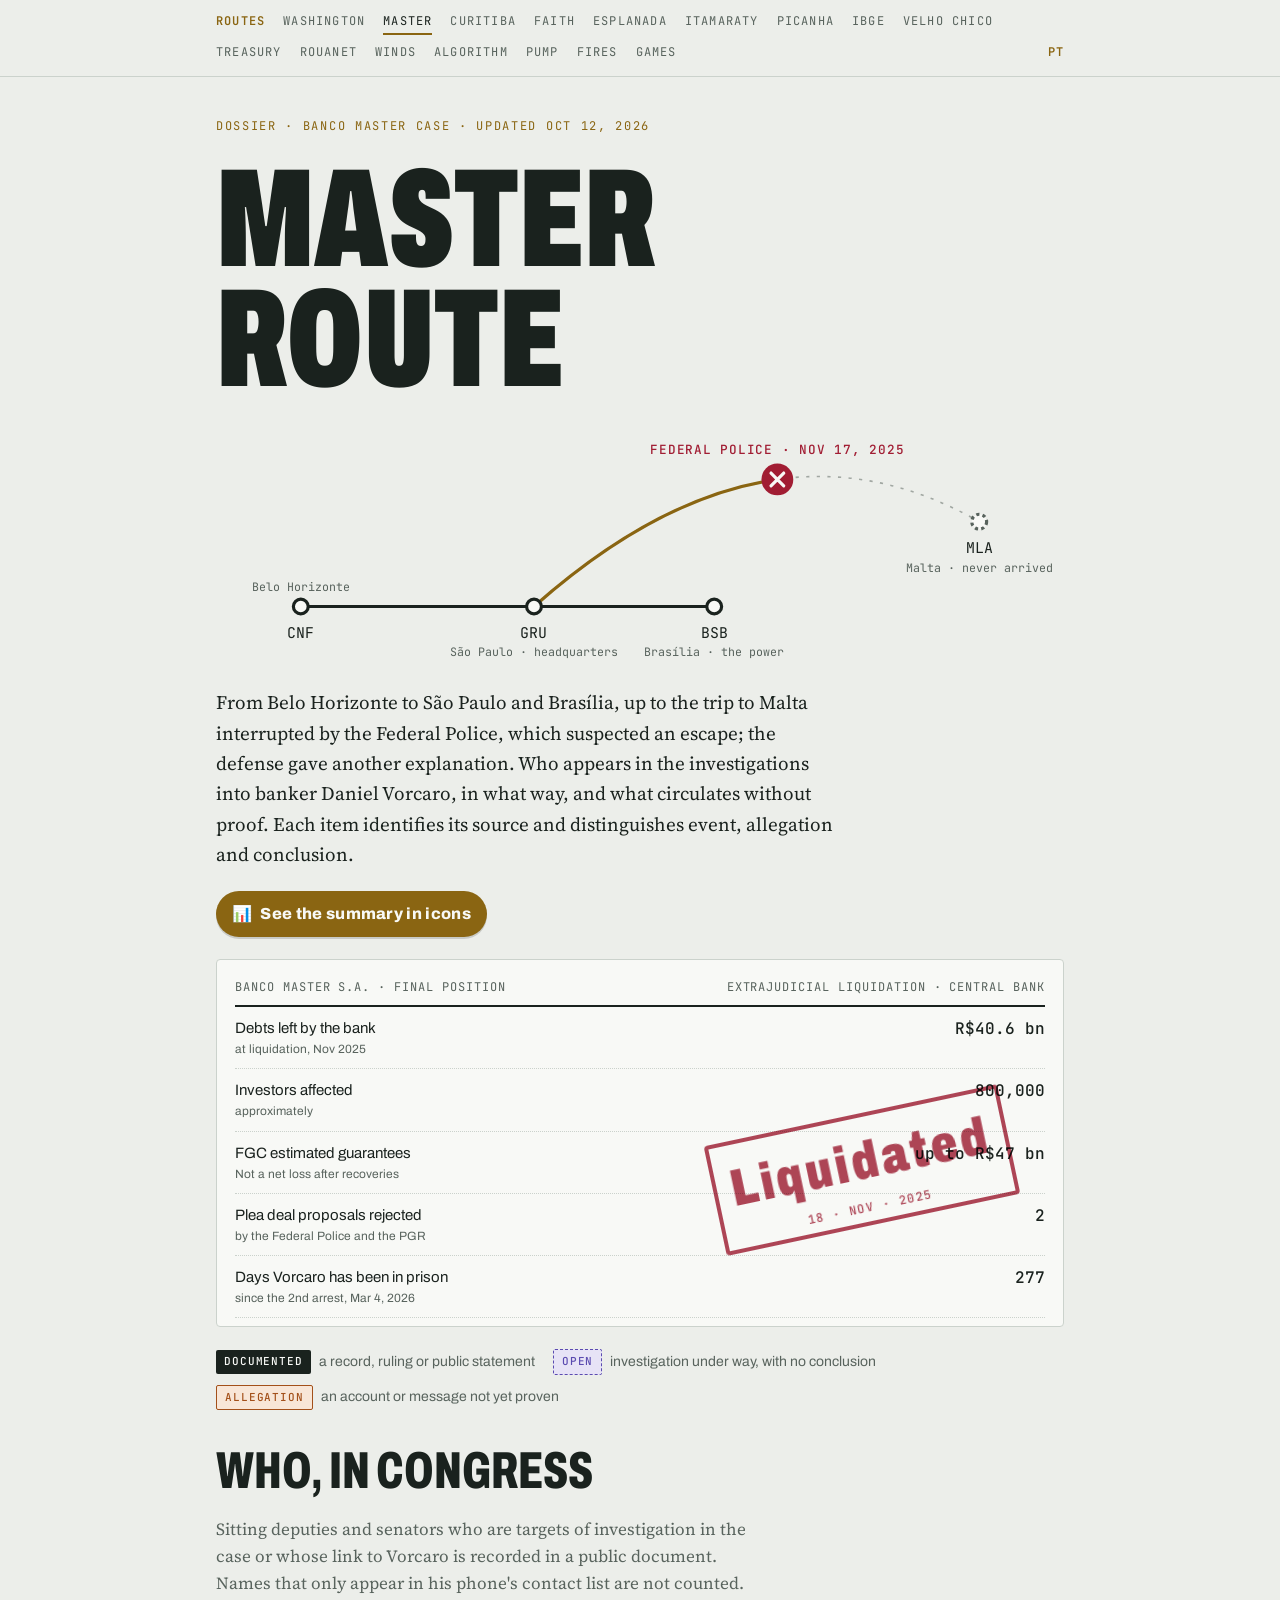
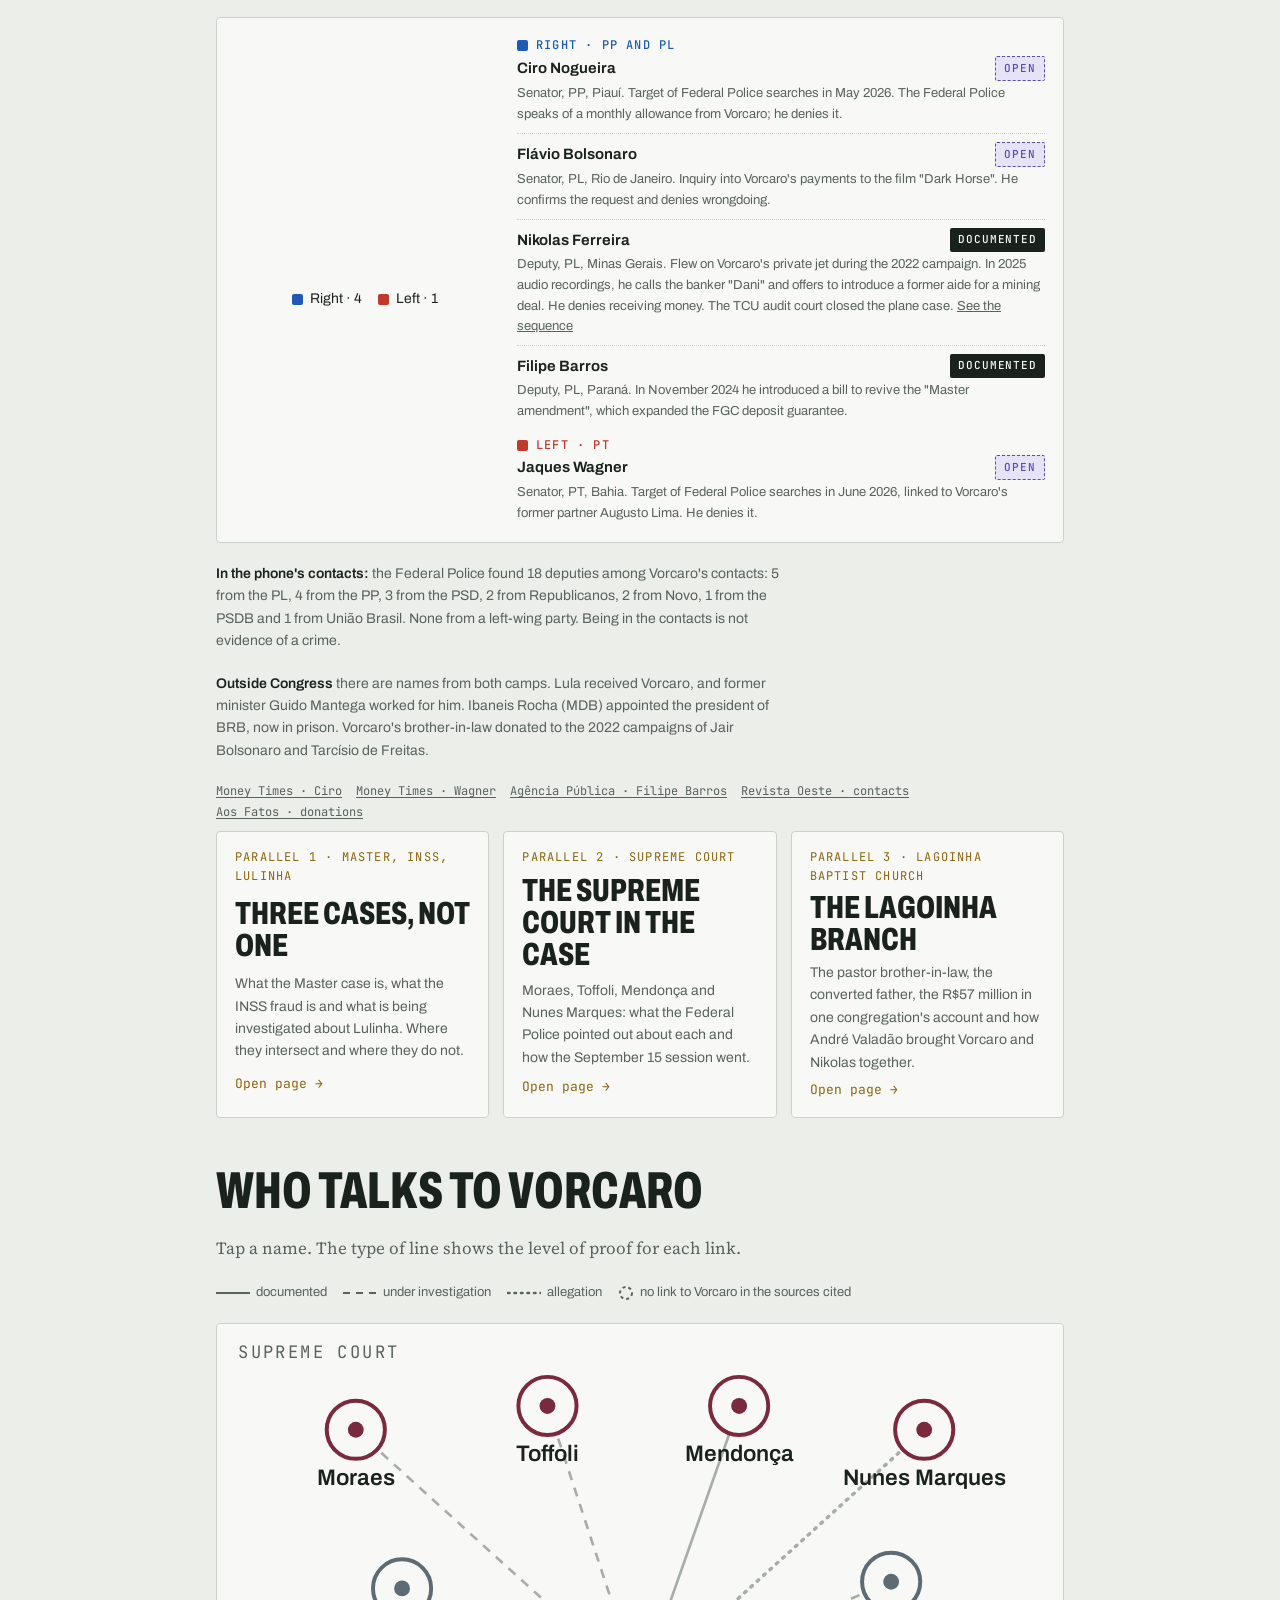
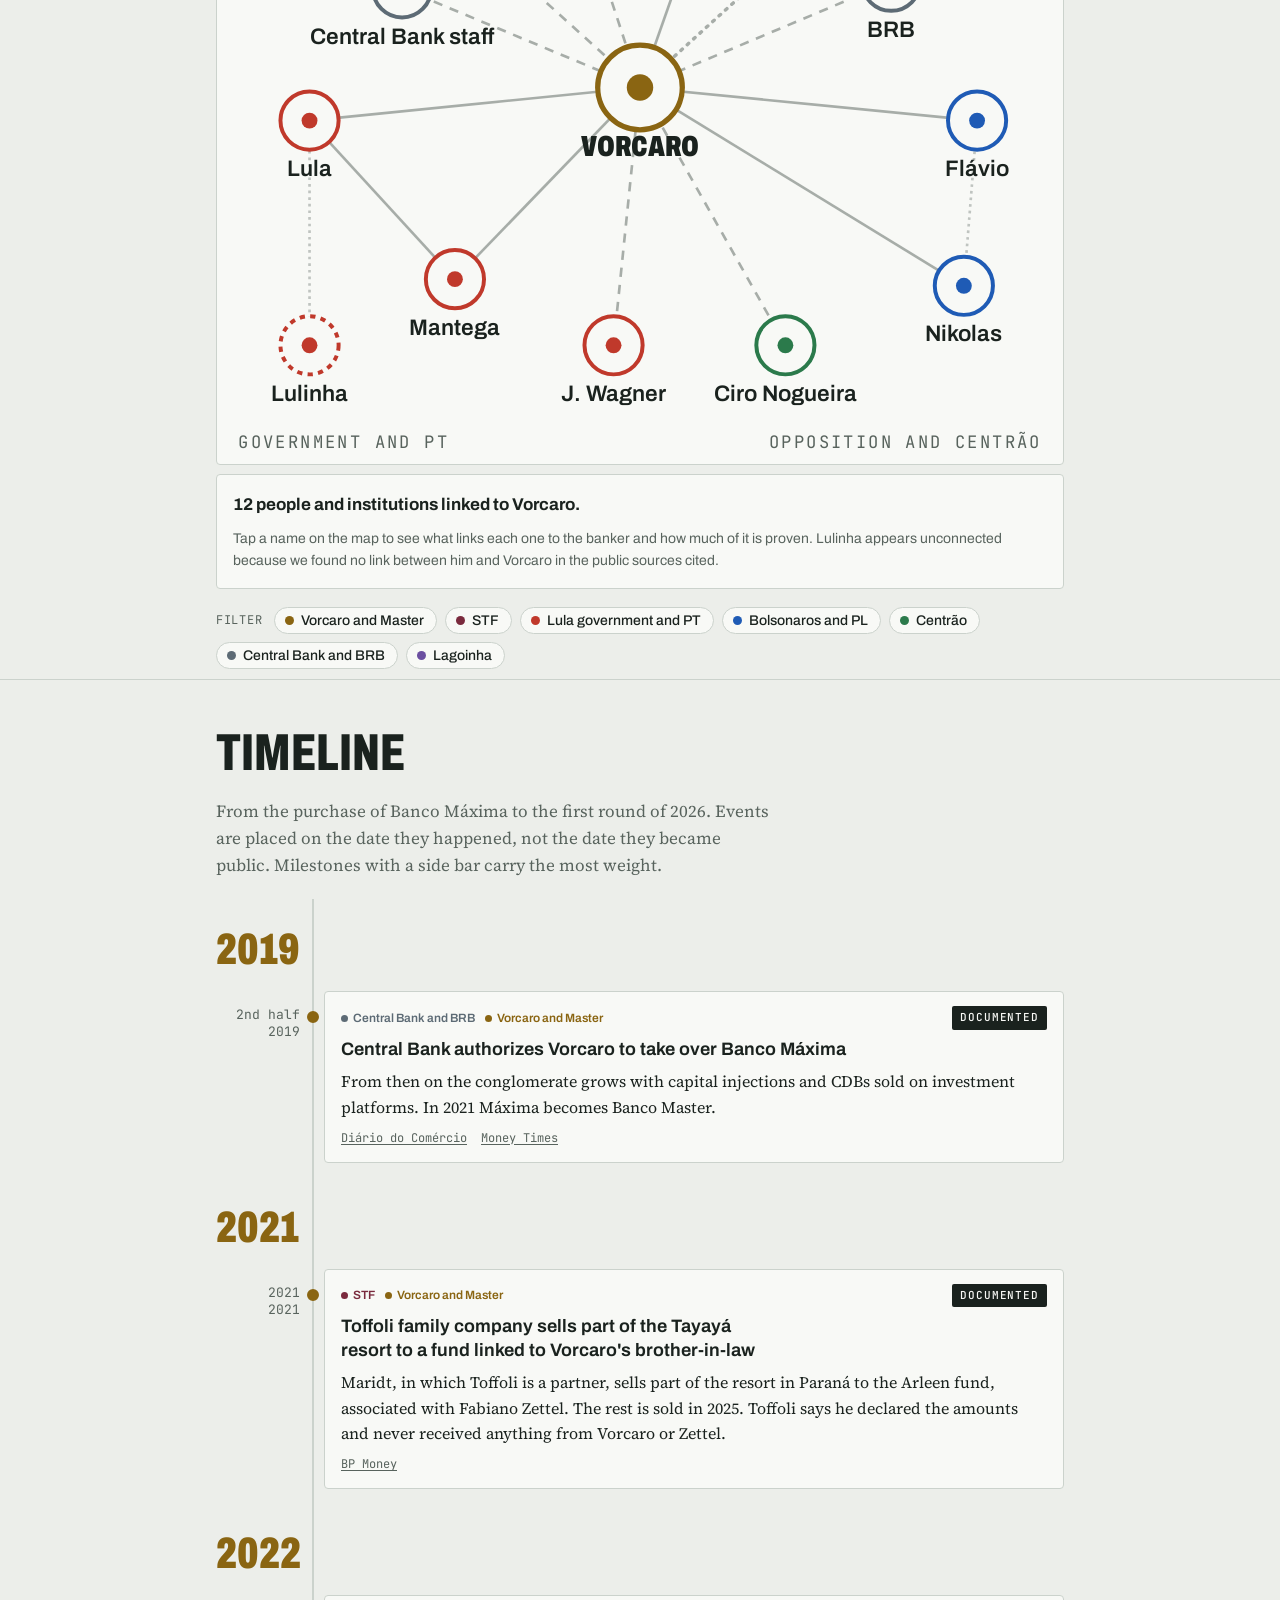
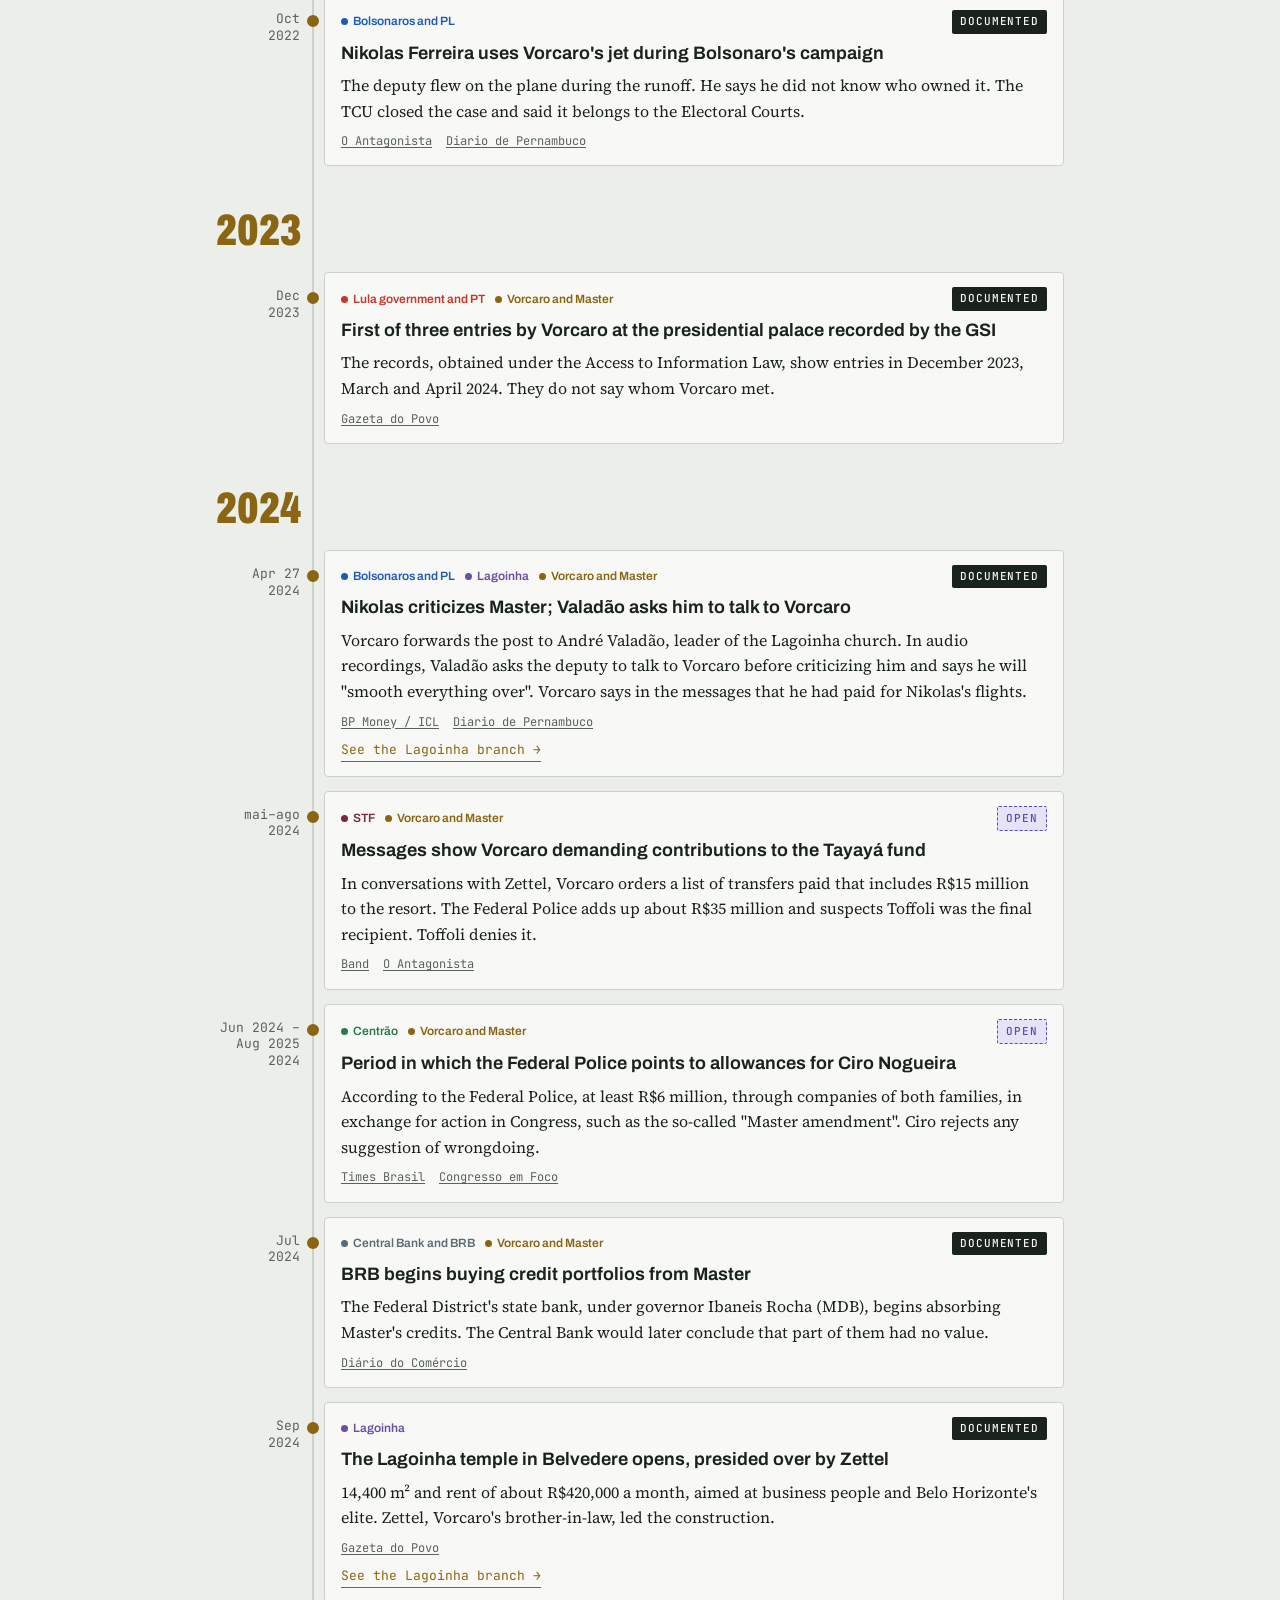
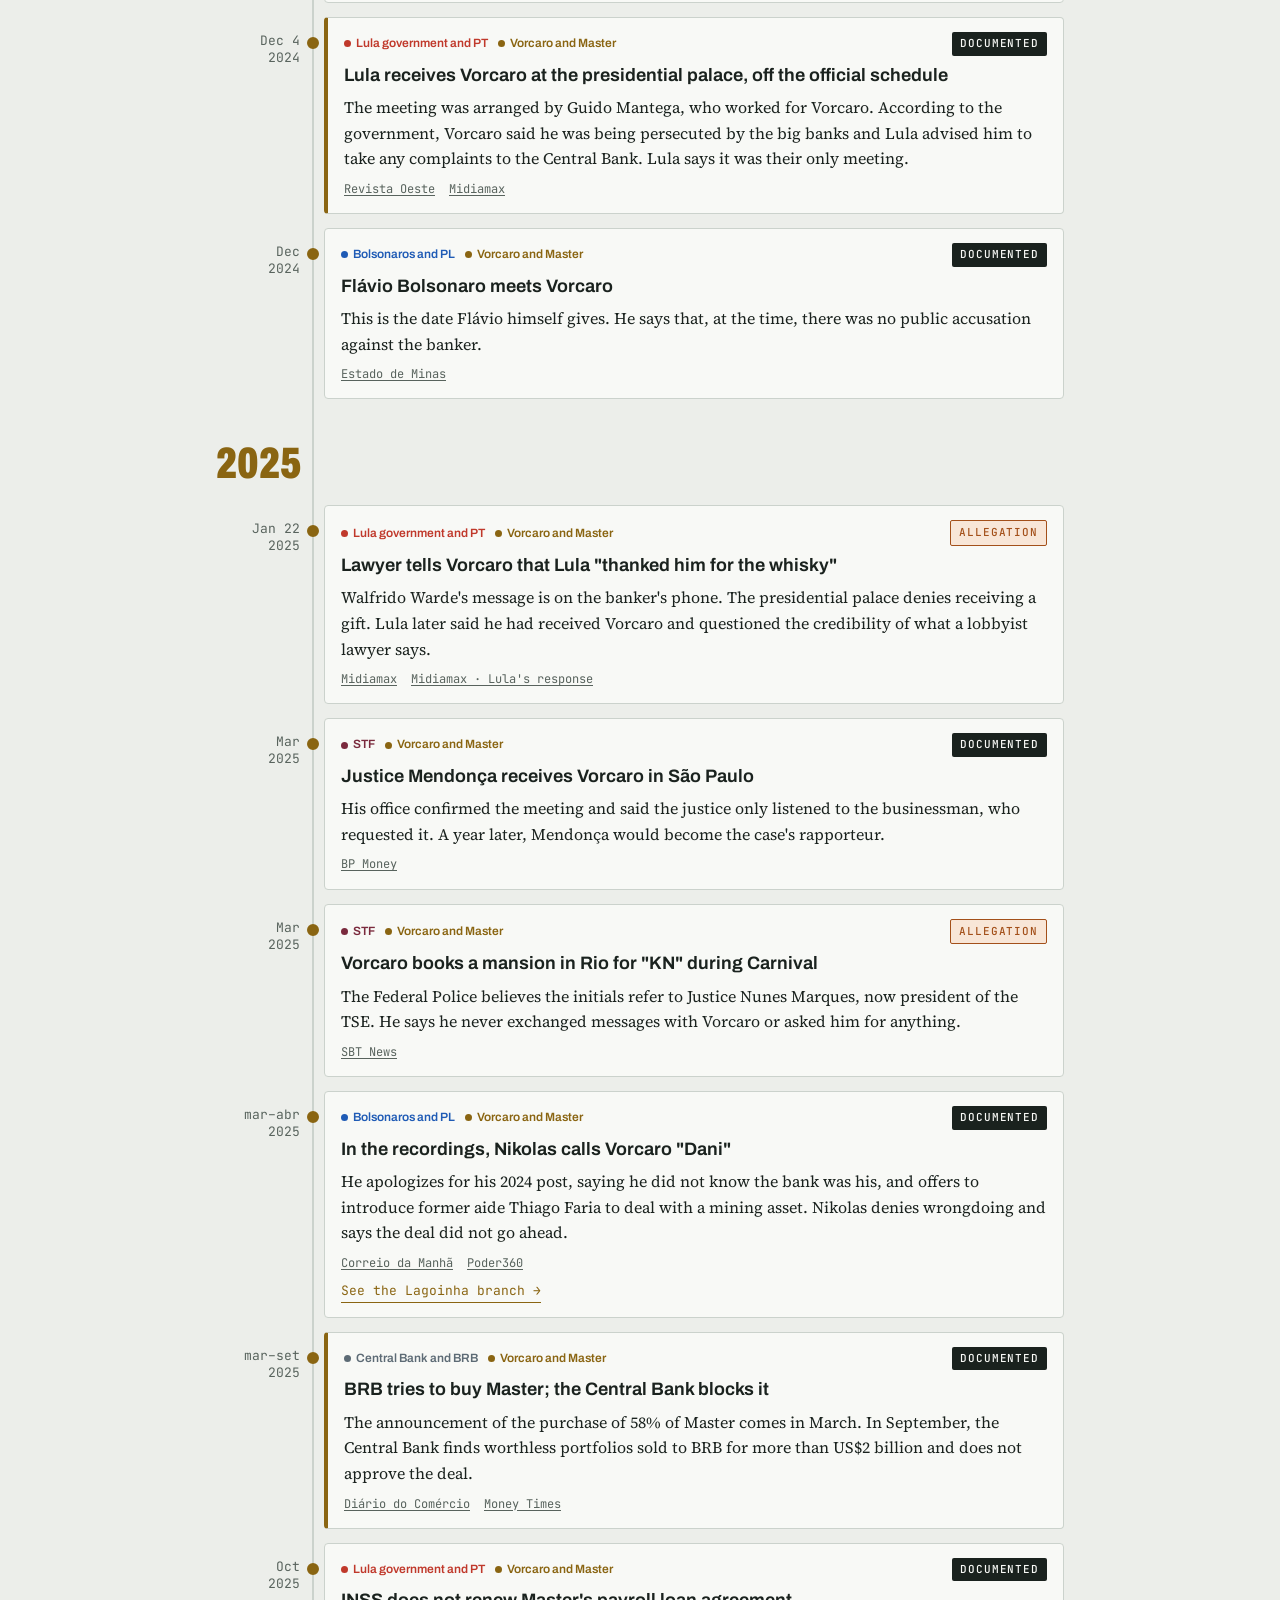
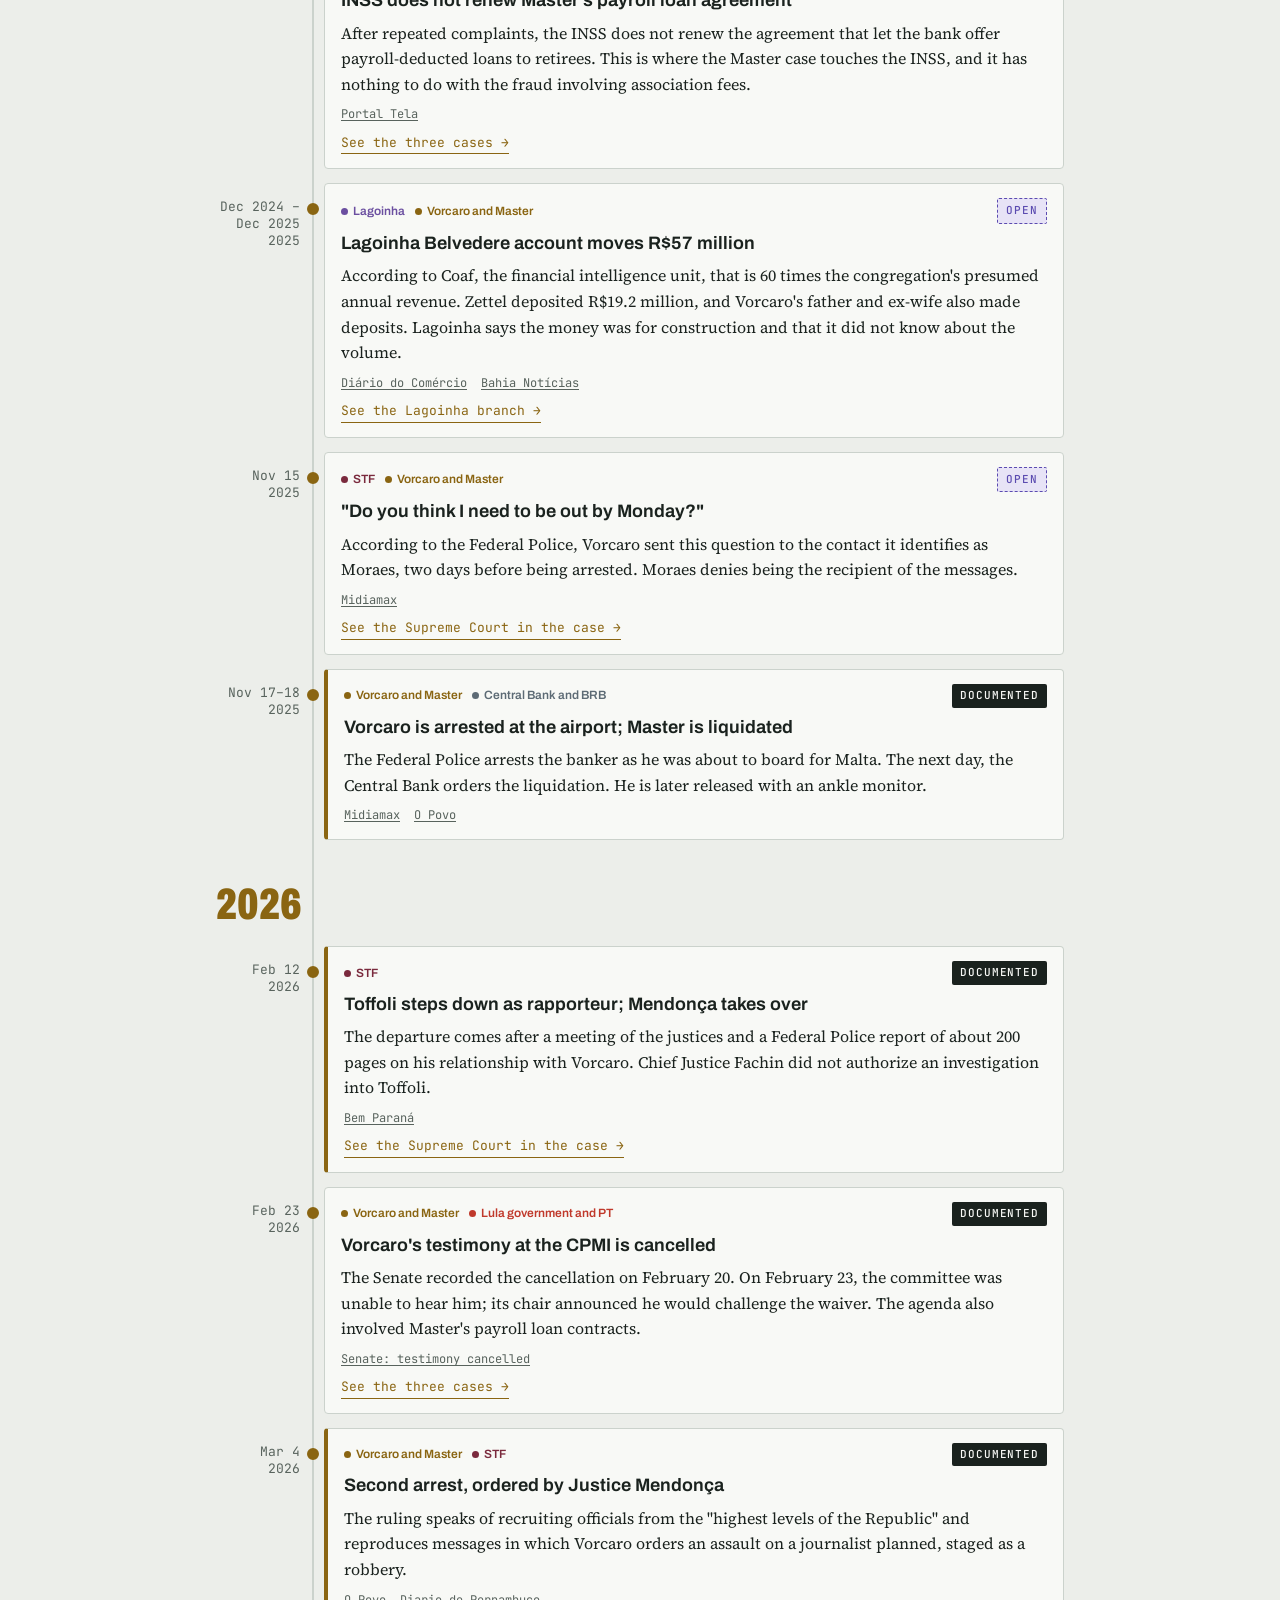
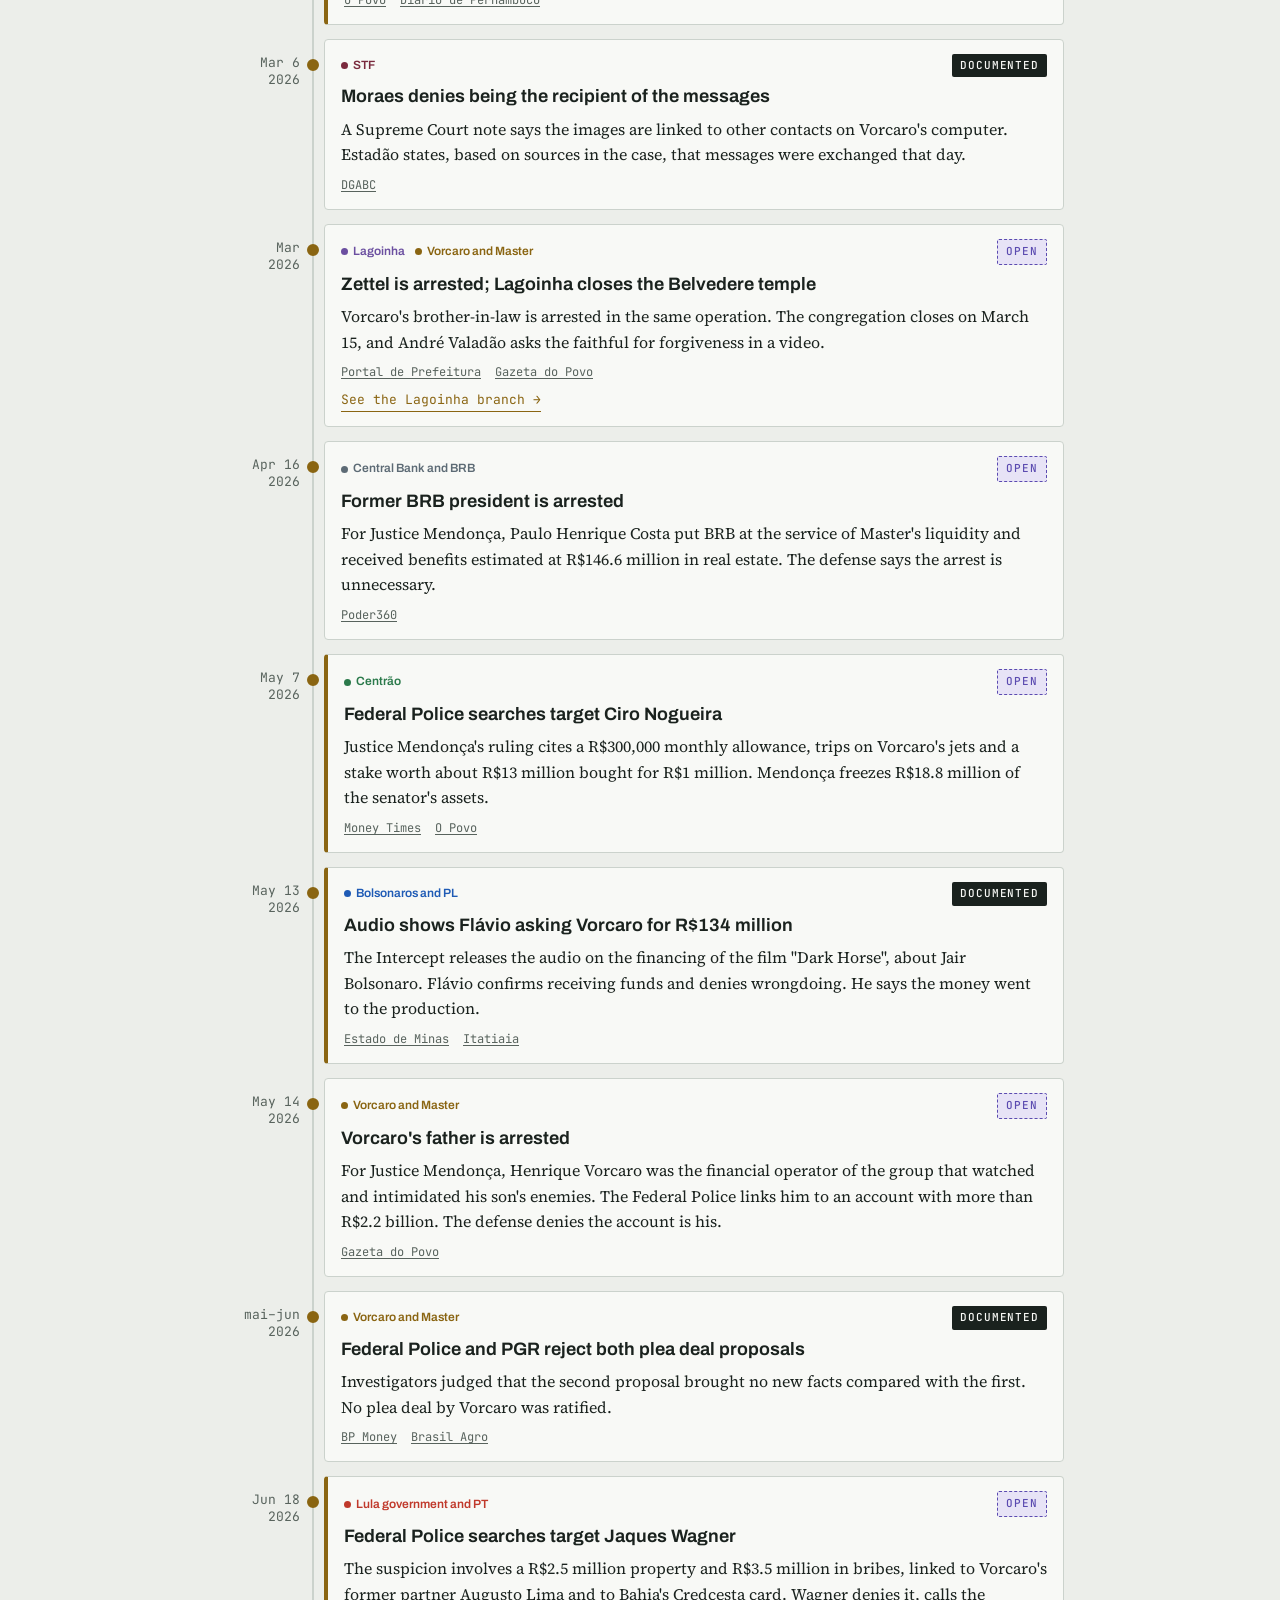
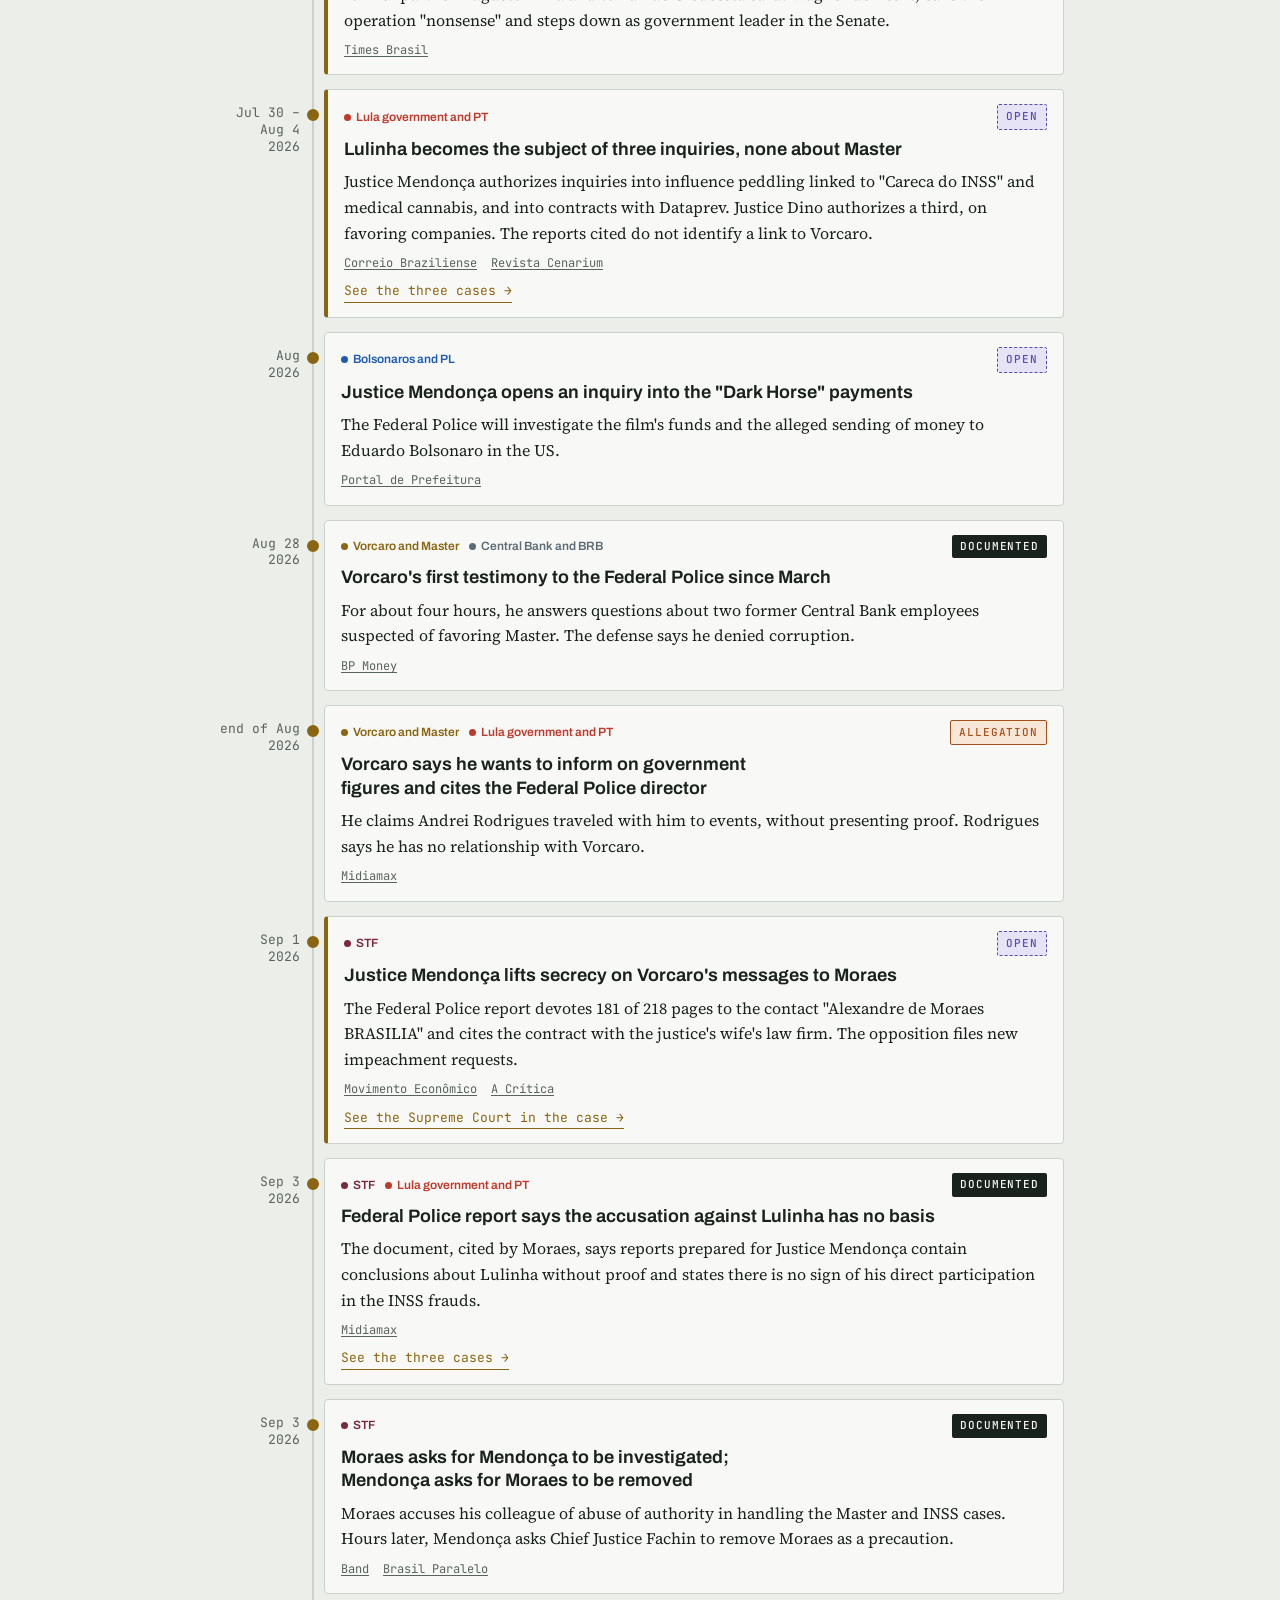
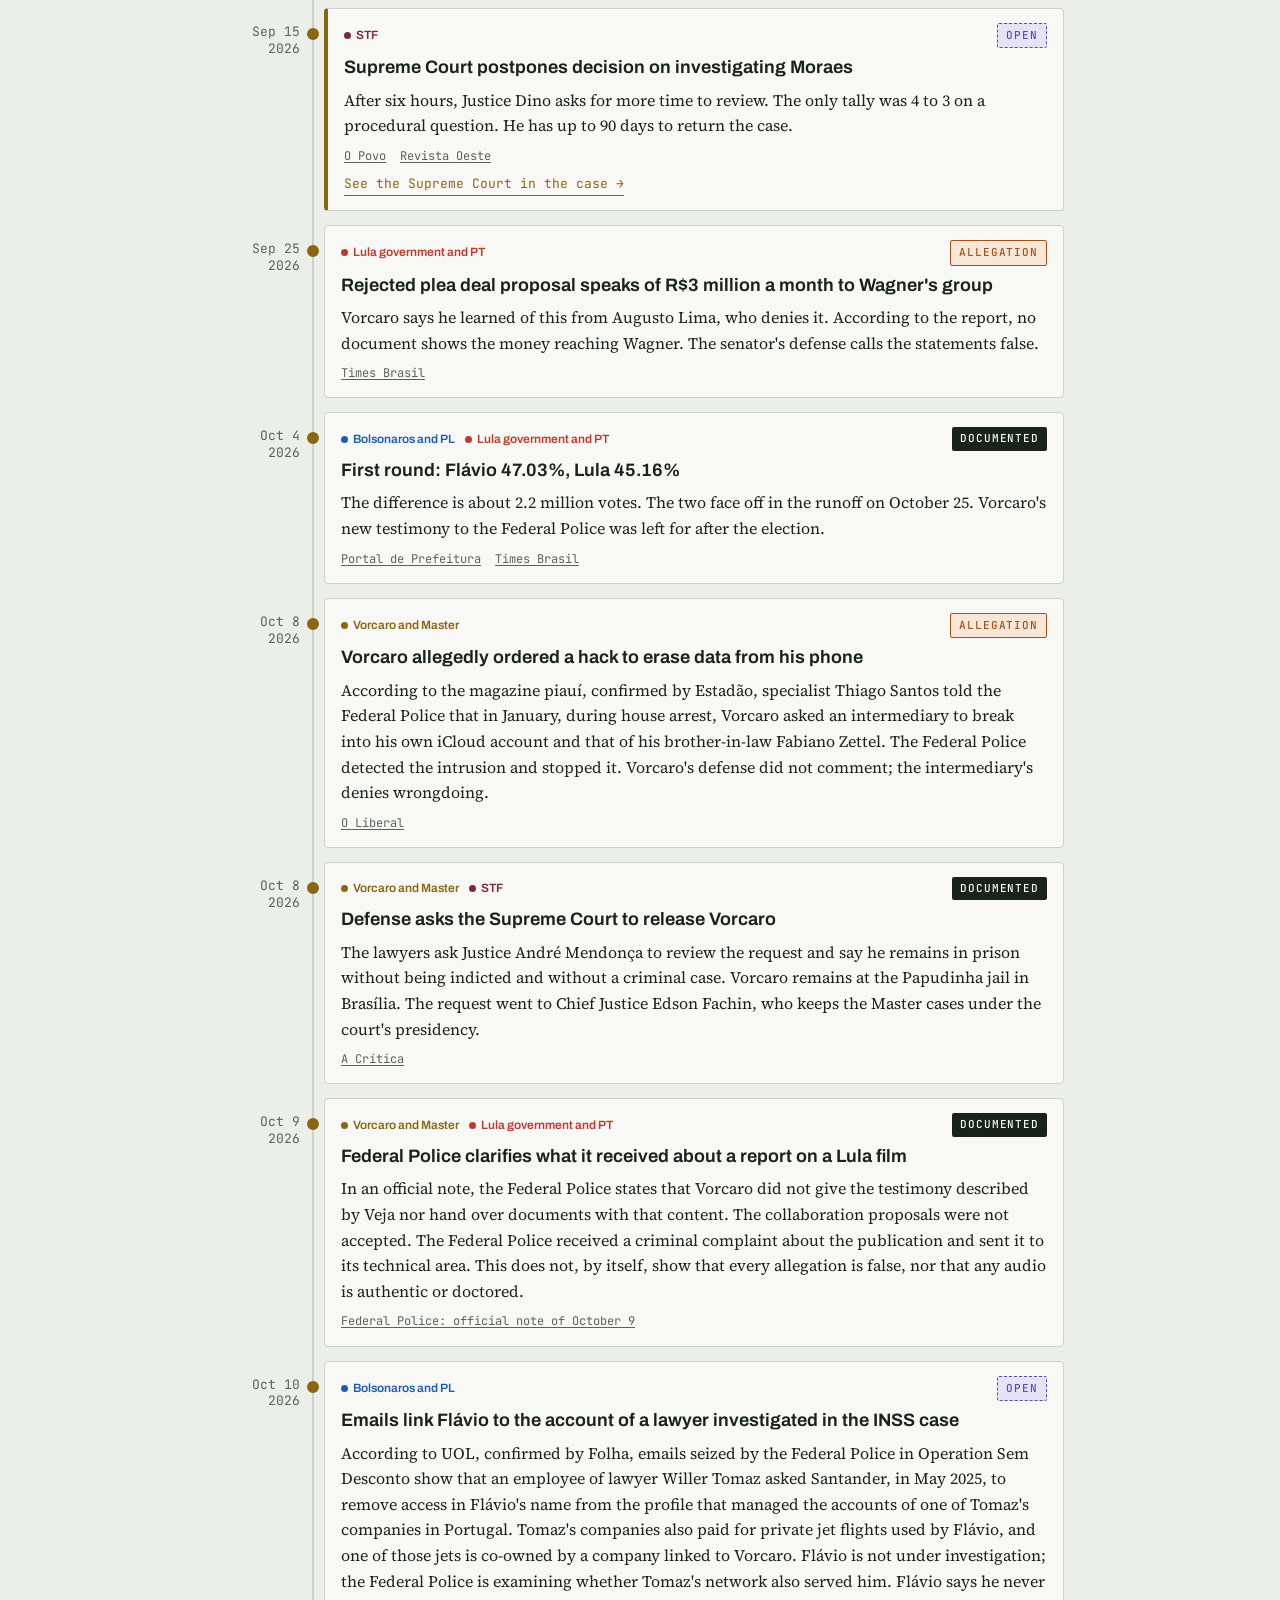
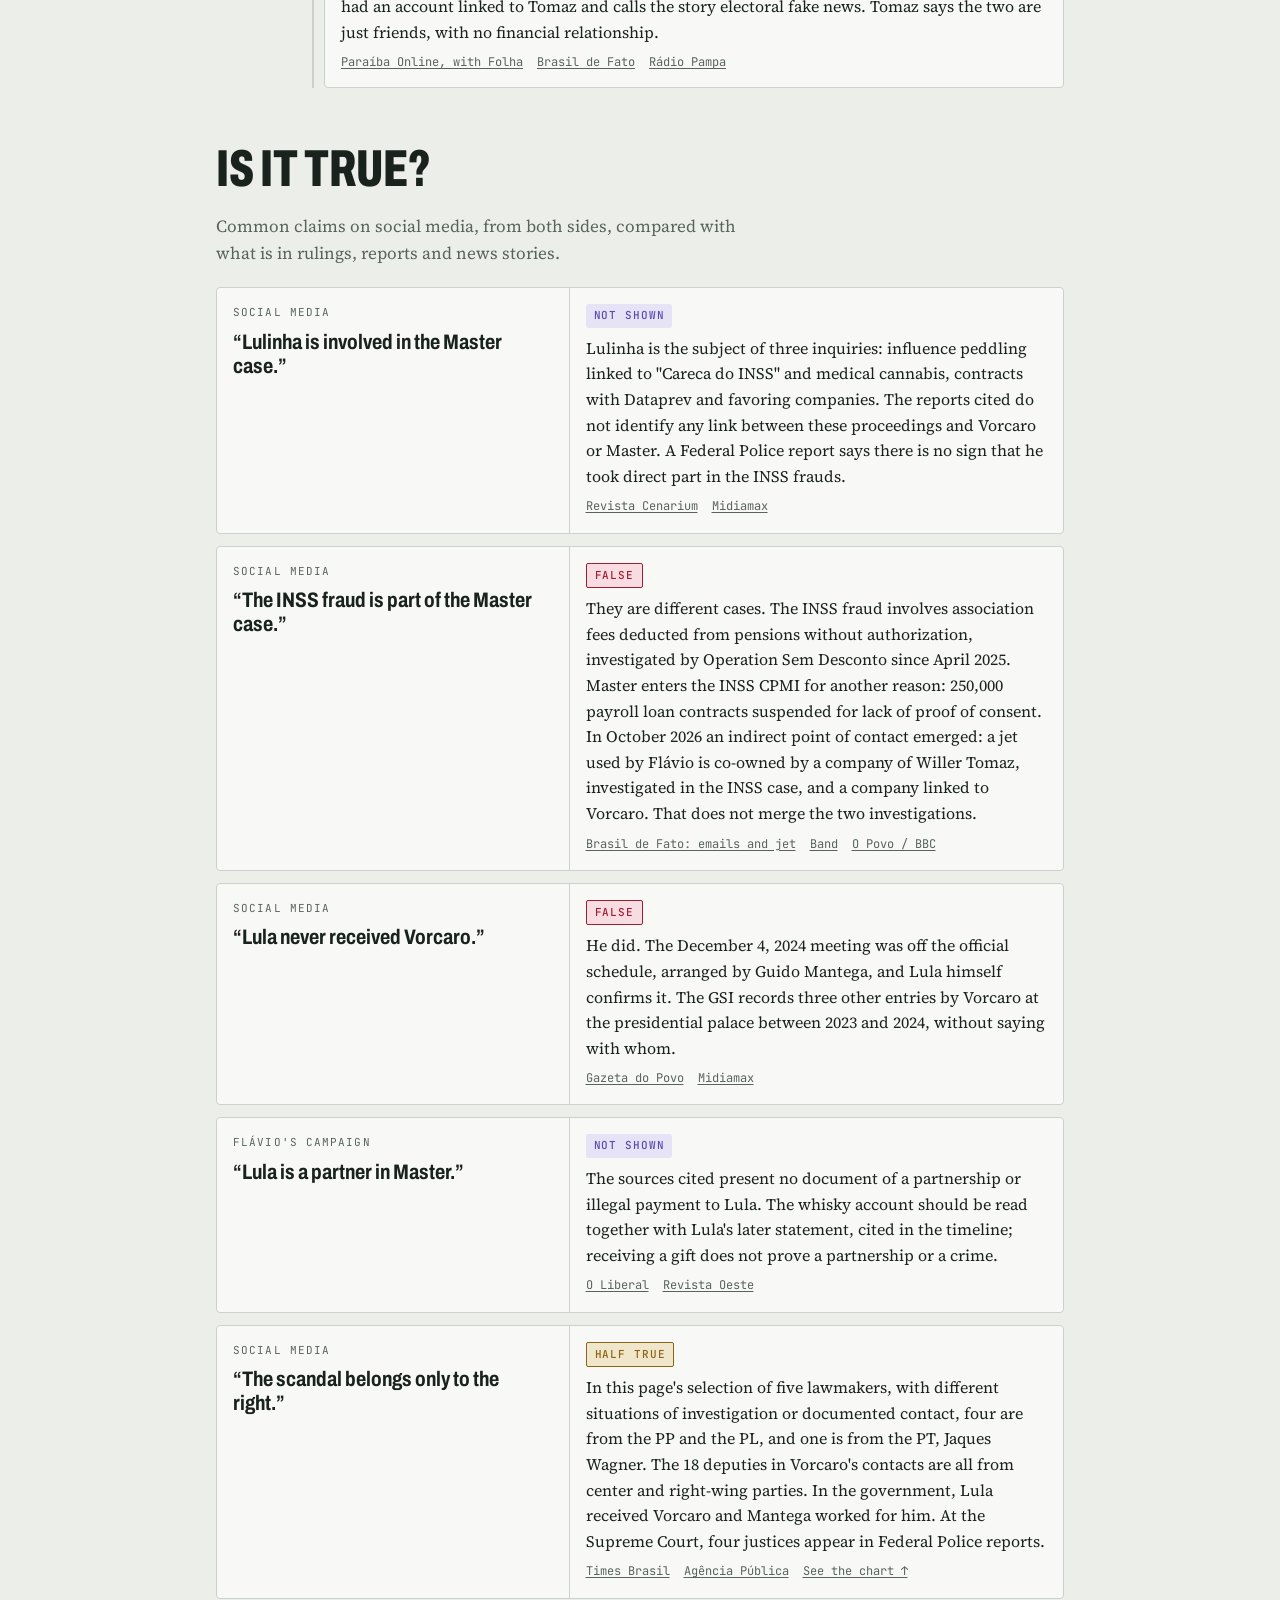
==== en/index.html @ b3052d3f "Barra das Rotas: links para Queimadas e Games Inclui a versão em inglês.  Co-Authored-By: Claude Opu" ====
<!doctype html>
<html lang="en"><head><meta charset="utf-8"><meta name="viewport" content="width=device-width, initial-scale=1, viewport-fit=cover">
<style>:root{color-scheme:light;padding-top:env(safe-area-inset-top,0px);padding-bottom:env(safe-area-inset-bottom,0px)}img{max-width:100%}[hidden]{display:none!important}</style>
<title>Master Route</title>
<meta name="description" content="Timeline of the Vorcaro and Banco Master case: who appears, what is proven and what has no connection, with sources.">
<link rel="preconnect" href="https://fonts.googleapis.com">
<link rel="stylesheet" href="https://fonts.googleapis.com/css2?family=Archivo:wdth,wght@62..125,400..900&family=Source+Serif+4:opsz,wght@8..60,400;8..60,600&family=JetBrains+Mono:wght@400;500;600&display=swap">
<link rel="stylesheet" href="../estilo.css">
<style>
/* hero: the route map (CNF → GRU → BSB, escape to Malta cut by the PF), then the bank's closing balance sheet, stamped LIQUIDADO */
.route{width:100%;height:auto;display:block;overflow:visible}
.route .leg{fill:none;stroke:var(--ink);stroke-width:3;stroke-dasharray:100;stroke-dashoffset:100;animation:draw 1.4s .2s ease-out forwards}
.route .plan{fill:none;stroke:var(--muted);stroke-width:1.5;stroke-dasharray:3 7;opacity:.5}
.route .flee{fill:none;stroke:var(--accent);stroke-width:3;stroke-dasharray:57 100;stroke-dashoffset:57;animation:flee 1.6s 1.5s cubic-bezier(.5,0,.3,1) forwards}
.route .stn circle{fill:var(--paper);stroke:var(--ink);stroke-width:3}
.route .stn.miss circle{stroke:var(--muted);stroke-dasharray:3 3}
.route text{font-family:var(--mono);font-size:14px;fill:var(--ink)}
.route .sub{font-size:11px;fill:var(--muted)}
.route .cut circle{fill:var(--no)}
.route .cut path{stroke:var(--paper);stroke-width:3;stroke-linecap:round}
.route .cut text{fill:var(--no);font-size:12px;font-weight:500;letter-spacing:.06em}
.route .cut{opacity:0;animation:pop .4s 3s ease-out forwards}
@keyframes draw{to{stroke-dashoffset:0}}
@keyframes flee{to{stroke-dashoffset:0}}
@keyframes pop{from{opacity:0}to{opacity:1}}
@media (prefers-reduced-motion:reduce){.route .leg,.route .flee{stroke-dashoffset:0}.route .cut{opacity:1}}
.hero{padding-block:40px 28px;display:grid;gap:22px}
.sheet{position:relative;background:var(--paper);border:1px solid var(--line);border-radius:4px;padding:18px 18px 8px;overflow:hidden}
.sheet .hd{display:flex;justify-content:space-between;gap:12px;flex-wrap:wrap;font-family:var(--mono);font-size:12px;color:var(--muted);letter-spacing:.08em;text-transform:uppercase;border-bottom:2px solid var(--ink);padding-bottom:8px}
.sheet .row{display:grid;grid-template-columns:1fr auto;gap:12px;padding-block:9px;border-bottom:1px dotted var(--line);font-family:var(--ui);font-size:15px}
.sheet .row:last-child{border-bottom:0}
.sheet .row b{font-family:var(--mono);font-weight:500;font-size:16px;font-variant-numeric:tabular-nums;text-align:right}
.sheet .row small{display:block;color:var(--muted);font-size:12px}
.stamp{position:absolute;right:6%;top:42%;transform:rotate(-12deg);font-family:var(--display);font-stretch:75%;font-weight:900;font-size:clamp(28px,7vw,52px);letter-spacing:.06em;color:var(--no);border:4px solid var(--no);padding:2px 14px 0;border-radius:4px;opacity:.82;pointer-events:none;mix-blend-mode:multiply;animation:stamp .5s 1s cubic-bezier(.2,1.6,.4,1) both}
.stamp small{display:block;font-family:var(--mono);font-size:12px;font-weight:500;letter-spacing:.12em;text-align:center;margin-top:-4px;padding-bottom:4px}
@media (prefers-color-scheme:dark){:root:not([data-theme="light"]) .stamp{mix-blend-mode:normal}}
:root[data-theme="dark"] .stamp{mix-blend-mode:normal}
@keyframes stamp{from{transform:rotate(-12deg) scale(1.6);opacity:.82}to{transform:rotate(-12deg) scale(1)}}

/* congress donut */
:root{--k-dir:#1f5bb5;--k-esq:#c0392b;--c-ig:#6b4fa0}
@media (prefers-color-scheme:dark){:root:not([data-theme="light"]){--c-ig:#b39ae8}}
:root[data-theme="dark"]{--c-ig:#b39ae8}
@media (prefers-color-scheme:dark){:root:not([data-theme="light"]){--k-dir:#5f93e6;--k-esq:#e8645a}}
:root[data-theme="dark"]{--k-dir:#5f93e6;--k-esq:#e8645a}
.cong{display:grid;grid-template-columns:minmax(0,260px) minmax(0,1fr);gap:22px;align-items:start;background:var(--paper);border:1px solid var(--line);border-radius:4px;padding:18px}
.pie{position:relative;display:grid;gap:12px;justify-items:center}
.pie svg{width:100%;max-width:240px;height:auto;display:block;overflow:visible}
.pie .slice{stroke:var(--paper);stroke-width:3;cursor:pointer;transition:opacity .2s;outline:none}
.pie .slice:focus-visible{stroke:var(--ink)}
.pie svg:hover .slice:not(:hover){opacity:.45}
.pie .ctr{font-family:var(--display);font-stretch:70%;font-weight:900;font-size:58px;fill:var(--ink);text-anchor:middle}
.pie .ctr2{font-family:var(--mono);font-size:11px;letter-spacing:.1em;fill:var(--muted);text-anchor:middle}
.pie .lab{font-family:var(--ui);font-weight:700;font-size:15px;fill:var(--ink);text-anchor:middle}
.tip{position:absolute;pointer-events:none;background:var(--ink);color:var(--paper);font-family:var(--ui);font-size:13px;line-height:1.4;padding:8px 10px;border-radius:3px;max-width:220px;z-index:3}
.plegend{display:flex;flex-wrap:wrap;gap:6px 16px;font-family:var(--ui);font-size:14px;justify-content:center}
.plegend span{display:inline-flex;align-items:center;gap:7px}
.plegend i{width:11px;height:11px;border-radius:2px;background:var(--c)}
.who{display:grid;gap:14px;min-width:0}
.who h3{margin:0;font-family:var(--mono);font-size:12px;font-weight:500;letter-spacing:.1em;text-transform:uppercase;color:var(--c);display:flex;align-items:center;gap:8px}
.who h3::before{content:"";width:11px;height:11px;border-radius:2px;background:var(--c)}
.who ul{list-style:none;margin:0;padding:0;display:grid;gap:8px}
.who li{display:grid;grid-template-columns:minmax(0,1fr) auto;gap:2px 10px;align-items:start;font-family:var(--ui);font-size:15px;padding-bottom:8px;border-bottom:1px dotted var(--line)}
.who li:last-child{border-bottom:0;padding-bottom:0}
.who li b{font-weight:650}
.who li small{grid-column:1/-1;color:var(--muted);font-size:13px}
.aside{font-family:var(--ui);font-size:14px;color:var(--muted);margin:0;max-width:72ch}
.aside strong{color:var(--ink);font-weight:600}
.ev.part{background:var(--accent-soft);color:var(--accent);border:1px solid var(--accent)}
@media (max-width:640px){.cong{grid-template-columns:1fr}}

/* parallel pages */
.par{display:grid;grid-template-columns:repeat(auto-fit,minmax(260px,1fr));gap:14px}
.par a{min-width:0;text-decoration:none;color:var(--ink);background:var(--paper);border:1px solid var(--line);border-radius:4px;padding:16px 18px;display:grid;gap:6px;transition:border-color .2s,transform .2s}
.par a:hover{border-color:var(--accent);transform:translateY(-2px)}
.par a:focus-visible{outline:3px solid var(--accent);outline-offset:2px}
.par .n{font-family:var(--mono);font-size:12px;letter-spacing:.1em;text-transform:uppercase;color:var(--accent)}
.par strong{font-family:var(--display);font-stretch:70%;font-size:32px;line-height:1;text-transform:uppercase;font-weight:800}
.par .d{font-family:var(--ui);font-size:14px;color:var(--muted)}
.par .go{font-family:var(--mono);font-size:13px;color:var(--accent)}

/* congress donut */
(function(){
  const svg=document.getElementById("pie"),tip=document.getElementById("tip"),box=svg.parentNode,ns="http://www.w3.org/2000/svg";
  const S=[{k:"Direita",v:4,c:"var(--k-dir)",n:"Ciro Nogueira (PP), Flávio Bolsonaro (PL), Nikolas Ferreira (PL), Filipe Barros (PL)"},
           {k:"Esquerda",v:1,c:"var(--k-esq)",n:"Jaques Wagner (PT)"}];
  const tot=S.reduce((a,b)=>a+b.v,0),R=112,r=64;let a0=-Math.PI/2;
  const pt=(rad,a)=>[rad*Math.cos(a),rad*Math.sin(a)];
  S.forEach(sl=>{
    const a1=a0+sl.v/tot*2*Math.PI,big=a1-a0>Math.PI?1:0;
    const [x0,y0]=pt(R,a0),[x1,y1]=pt(R,a1),[x2,y2]=pt(r,a1),[x3,y3]=pt(r,a0);
    const p=document.createElementNS(ns,"path");
    p.setAttribute("d",`M${x0} ${y0}A${R} ${R} 0 ${big} 1 ${x1} ${y1}L${x2} ${y2}A${r} ${r} 0 ${big} 0 ${x3} ${y3}Z`);
    p.setAttribute("class","slice");p.setAttribute("fill",sl.c);p.setAttribute("tabindex","0");
    p.setAttribute("aria-label",`${sl.k}: ${sl.v} de ${tot}. ${sl.n}`);
    const show=e=>{tip.hidden=false;tip.innerHTML=`<b>${sl.k}: ${sl.v} de ${tot}</b><br>${sl.n}`;
      const bb=box.getBoundingClientRect();let x,y;
      if(e&&e.clientX){x=e.clientX-bb.left+12;y=e.clientY-bb.top+12}else{const sb=svg.getBoundingClientRect();x=sb.width/2-80;y=sb.height+4}
      tip.style.left=Math.max(0,Math.min(x,bb.width-200))+"px";tip.style.top=y+"px"};
    p.addEventListener("mousemove",show);p.addEventListener("focus",()=>show());
    p.addEventListener("mouseleave",()=>tip.hidden=true);p.addEventListener("blur",()=>tip.hidden=true);
    svg.appendChild(p);
    const am=(a0+a1)/2,[lx,ly]=pt((R+r)/2,am),t=document.createElementNS(ns,"text");
    t.setAttribute("x",lx);t.setAttribute("y",ly+5);t.setAttribute("class","lab");t.setAttribute("pointer-events","none");
    t.style.fill="var(--paper)";t.textContent=sl.v;svg.appendChild(t);
    a0=a1;
  });
  const c1=document.createElementNS(ns,"text");c1.setAttribute("class","ctr");c1.setAttribute("y","12");c1.textContent=tot;svg.appendChild(c1);
  const c2=document.createElementNS(ns,"text");c2.setAttribute("class","ctr2");c2.setAttribute("y","34");c2.textContent="PARLAMENTARES";svg.appendChild(c2);
})();

/* network */
.net{display:grid;grid-template-columns:minmax(0,1.5fr) minmax(0,1fr);gap:18px;align-items:start}
#net{width:100%;height:auto;max-width:100%;background:var(--paper);border:1px solid var(--line);border-radius:4px}
#net .zone{font-family:var(--mono);font-size:13px;letter-spacing:.14em;fill:var(--muted)}
#net .edge{stroke:var(--muted);stroke-width:2;opacity:.5;transition:opacity .3s,stroke .3s,stroke-width .3s}
#net .edge.open{stroke-dasharray:7 6}
#net .edge.alleg{stroke-dasharray:1.5 5;stroke-linecap:round;stroke-width:2.6}
#net .edge.fam{stroke-dasharray:2 3;opacity:.35}
#net .edge.on{opacity:1;stroke:var(--accent);stroke-width:3.4}
#net .edge.off{opacity:.1}
#net .node{cursor:pointer;outline:none}
#net .node circle.ring{fill:var(--paper);stroke:var(--c);stroke-width:3;transition:fill .3s}
#net .node.loose circle.ring{stroke-dasharray:4 4}
#net .node .core{fill:var(--c)}
#net .node text{font-family:var(--ui);font-weight:600;font-size:17px;fill:var(--ink);text-anchor:middle}
#net .node.on circle.ring{fill:color-mix(in srgb,var(--c) 22%,var(--paper))}
#net .node.off{opacity:.3}
#net .node:focus-visible circle.ring{stroke-width:6}
#net .hub circle.ring{stroke-width:4}
#net .hub text{font-family:var(--display);font-stretch:70%;font-weight:900;font-size:22px;text-transform:uppercase}
.netinfo{min-width:0;display:grid;gap:10px;background:var(--paper);border:1px solid var(--line);border-radius:4px;padding:16px;font-family:var(--ui)}
.netinfo strong{font-size:17px}
.netinfo>span{font-size:14px;color:var(--muted)}
.netinfo ul{margin:0;padding:0;list-style:none;display:grid;gap:10px}
.netinfo li{display:grid;gap:3px;padding-left:12px;border-left:3px solid var(--accent);animation:slidein .3s ease both}
.netinfo li b{font-size:14px;display:flex;flex-wrap:wrap;gap:6px;align-items:center}
.netinfo li span{font-size:14px;color:var(--muted)}
.netinfo .warn{border-left-color:var(--no)}
.netkey{display:flex;flex-wrap:wrap;gap:6px 16px;font-family:var(--ui);font-size:13px;color:var(--muted)}
.netkey svg{vertical-align:middle;margin-right:6px}
@keyframes slidein{from{transform:translateX(8px)}to{transform:none}}
@media (max-width:720px){.net{grid-template-columns:1fr}}

/* filters */
.filters{position:sticky;top:env(safe-area-inset-top,0px);z-index:5;background:var(--bg);border-bottom:1px solid var(--line);padding-block:10px}
.filters .wrap{display:flex;flex-wrap:wrap;gap:8px;align-items:center}
.filters .lbl{font-family:var(--mono);font-size:12px;color:var(--muted);letter-spacing:.06em;text-transform:uppercase;margin-right:4px}
.chip{font-family:var(--ui);font-size:14px;font-weight:500;border:1.5px solid var(--line);background:var(--paper);color:var(--ink);border-radius:999px;padding:5px 12px 5px 10px;cursor:pointer;display:inline-flex;align-items:center;gap:7px}
.chip i{width:9px;height:9px;border-radius:50%;background:var(--c)}
.chip[aria-pressed="true"]{border-color:var(--c);background:color-mix(in srgb,var(--c) 14%,var(--paper))}
.chip:focus-visible{outline:3px solid var(--accent);outline-offset:2px}

/* timeline */
.year{font-family:var(--display);font-stretch:70%;font-weight:900;font-size:44px;color:var(--accent);margin:28px 0 6px;line-height:1}
.tl{position:relative;display:grid;gap:14px}
.rail{position:absolute;left:96px;top:0;bottom:0;width:2px;background:var(--line)}
.rail b{display:block;width:100%;background:var(--accent);height:0}
.item{display:grid;grid-template-columns:84px 1fr;gap:24px;position:relative}
.item .date{font-family:var(--mono);font-size:13px;color:var(--muted);text-align:right;padding-top:16px;line-height:1.3}
.item .dot{position:absolute;left:91px;top:20px;width:12px;height:12px;border-radius:50%;background:var(--paper);border:2px solid var(--muted);transition:background .3s,border-color .3s}
.item.seen .dot{background:var(--accent);border-color:var(--accent)}
.card{min-width:0;background:var(--paper);border:1px solid var(--line);border-radius:4px;padding:14px 16px;display:grid;gap:8px;transform:translateX(10px);transition:transform .45s ease}
.item.seen .card{transform:none}
.item.key .card{border-left:4px solid var(--accent)}
.card .top{display:flex;flex-wrap:wrap;gap:6px 10px;align-items:center;justify-content:space-between}
.actors{display:flex;flex-wrap:wrap;gap:6px 10px}
.actor{font-family:var(--ui);font-size:12px;font-weight:600;color:var(--c);display:inline-flex;align-items:center;gap:5px}
.actor::before{content:"";width:7px;height:7px;border-radius:50%;background:var(--c)}
.card h3{font-size:18px;line-height:1.3;margin:0;font-weight:650}
.card p{margin:0;font-size:16px}
.empty{color:var(--muted);font-style:italic}
@media (max-width:620px){
  .rail{left:6px}
  .item{grid-template-columns:1fr;gap:6px;padding-left:24px}
  .item .date{text-align:left;padding-top:0}
  .item .dot{left:1px;top:4px}
}

/* myths */
.myths{display:grid;gap:12px}
.myth{background:var(--paper);border:1px solid var(--line);border-radius:4px;display:grid;grid-template-columns:minmax(0,1fr) minmax(0,1.4fr);overflow:hidden}
.myth .say{padding:16px;border-right:1px solid var(--line);display:grid;gap:8px;align-content:start}
.myth .say q{font-family:var(--display);font-stretch:80%;font-weight:700;font-size:21px;line-height:1.15;quotes:"“" "”"}
.myth .say small{font-family:var(--mono);font-size:11px;letter-spacing:.1em;text-transform:uppercase;color:var(--muted)}
.myth .is{padding:16px;display:grid;gap:8px;align-content:start}
.myth .is p{margin:0;font-size:16px}
@media (max-width:640px){.myth{grid-template-columns:1fr}.myth .say{border-right:0;border-bottom:1px solid var(--line)}}
</style>
<style>.ev.unproven{background:var(--open-soft);color:var(--open)}</style>
</head><body>


<style>/* barra comum das Rotas */.rotas-bar .rb-lang{margin-left:auto;color:var(--accent);font-weight:600}.rotas-bar{border-bottom:1px solid var(--line);background:var(--bg);font-family:var(--mono);font-size:12px;letter-spacing:.1em;text-transform:uppercase}.rotas-bar>div{max-width:880px;margin:0 auto;padding:10px 16px;display:flex;flex-wrap:wrap;align-items:center;gap:6px 18px}.rotas-bar a{color:var(--muted);text-decoration:none;padding-block:2px;border-bottom:2px solid transparent}.rotas-bar a:hover{color:var(--ink)}.rotas-bar a[aria-current]{color:var(--ink);border-bottom-color:var(--accent)}.rotas-bar .rb-home{color:var(--accent);font-weight:600}.rv-btn{display:inline-flex;align-items:center;gap:8px;justify-self:start;font-family:var(--ui,system-ui);font-weight:800;font-size:16px;letter-spacing:.02em;text-decoration:none;color:var(--paper,#fff);background:var(--accent);padding:10px 16px;border-radius:999px;box-shadow:0 2px 0 rgba(0,0,0,.15)}.rv-btn:hover{filter:brightness(1.08)}.rv-btn:focus-visible{outline:3px solid var(--ink);outline-offset:2px}.rotas-bar a:focus-visible{outline:3px solid var(--accent);outline-offset:2px}</style><style>/* padrão das Rotas: formato detalhado */body{font-size:17px;line-height:1.6}h1{font-family:var(--display);font-stretch:62%;font-weight:900;font-size:clamp(60px,15vw,140px);line-height:.86;text-transform:uppercase;overflow-wrap:anywhere}h2{font-family:var(--display);font-stretch:66%;font-weight:800;font-size:clamp(34px,7vw,52px);line-height:.95;text-transform:uppercase}</style><nav class="rotas-bar" aria-label="Routes"><div><a class="rb-home" href="https://fcarvalhodev.github.io/rotas/en/">Routes</a><a href="https://fcarvalhodev.github.io/rota-washington/en/">Washington</a><a href="https://fcarvalhodev.github.io/rota-master/en/" aria-current="page">Master</a><a href="https://fcarvalhodev.github.io/rota-curitiba/en/">Curitiba</a><a href="https://fcarvalhodev.github.io/rota-da-fe/en/">Faith</a><a href="https://fcarvalhodev.github.io/rota-esplanada/en/">Esplanada</a><a href="https://fcarvalhodev.github.io/rota-itamaraty/en/">Itamaraty</a><a href="https://fcarvalhodev.github.io/rota-da-picanha/en/">Picanha</a><a href="https://fcarvalhodev.github.io/rota-do-ibge/en/">IBGE</a><a href="https://fcarvalhodev.github.io/rota-velho-chico/en/">Velho Chico</a><a href="https://fcarvalhodev.github.io/rota-do-tesouro/en/">Treasury</a><a href="https://fcarvalhodev.github.io/rota-rouanet/en/">Rouanet</a><a href="https://fcarvalhodev.github.io/rota-dos-ventos/en/">Winds</a><a href="https://fcarvalhodev.github.io/rota-do-algoritmo/en/">Algorithm</a><a href="https://fcarvalhodev.github.io/rota-do-posto/en/">Pump</a><a href="https://fcarvalhodev.github.io/rota-das-queimadas/en/">Fires</a><a href="https://fcarvalhodev.github.io/rota-dos-games/en/">Games</a><a class="rb-lang" href="../" hreflang="pt-BR" lang="pt-BR">PT</a></div></nav>
<header class="wrap hero">
  <div class="kicker">Dossier · Banco Master case · updated Oct 12, 2026</div>
  <h1>Master<br>Route</h1>
  <svg class="route" viewBox="0 0 800 230" role="img" aria-label="Vorcaro's route: Belo Horizonte, São Paulo, Brasília and the trip to Malta, treated by the Federal Police as a suspected escape, interrupted by the Federal Police on November 17, 2025">
    <path class="plan" d="M300 175 Q 520 -20 720 95"/>
    <path class="leg" pathLength="100" d="M80 175 L300 175 L470 175"/>
    <path class="flee" id="flee" pathLength="100" d="M300 175 Q 520 -20 720 95"/>
    <g class="stn"><circle cx="80" cy="175" r="7"/><text x="80" y="205" text-anchor="middle">CNF</text><text class="sub" x="80" y="160" text-anchor="middle">Belo Horizonte</text></g>
    <g class="stn"><circle cx="300" cy="175" r="7"/><text x="300" y="205" text-anchor="middle">GRU</text><text class="sub" x="300" y="222" text-anchor="middle">São Paulo · headquarters</text></g>
    <g class="stn"><circle cx="470" cy="175" r="7"/><text x="470" y="205" text-anchor="middle">BSB</text><text class="sub" x="470" y="222" text-anchor="middle">Brasília · the power</text></g>
    <g class="stn miss"><circle cx="720" cy="95" r="7"/><text x="720" y="125" text-anchor="middle">MLA</text><text class="sub" x="720" y="142" text-anchor="middle">Malta · never arrived</text></g>
    <g class="cut" id="cut" transform="translate(452 62)"><circle r="15"/><path d="M-6 -6 L6 6 M6 -6 L-6 6"/><text x="0" y="-24" text-anchor="middle">FEDERAL POLICE · NOV 17, 2025</text></g>
  </svg>
  <p class="lede">From Belo Horizonte to São Paulo and Brasília, up to the trip to Malta interrupted by the Federal Police, which suspected an escape; the defense gave another explanation. Who appears in the investigations into banker Daniel Vorcaro, in what way, and what circulates without proof. Each item identifies its source and distinguishes event, allegation and conclusion.</p>
  <a class="rv-btn" href="visual.html"><span aria-hidden="true">📊</span> See the summary in icons</a>
  <div class="sheet" aria-label="Banco Master's balance sheet">
    <div class="hd"><span>Banco Master S.A. · final position</span><span>Extrajudicial liquidation · Central Bank</span></div>
    <div class="row"><span>Debts left by the bank<small>at liquidation, Nov 2025</small></span><b>R$40.6 bn</b></div>
    <div class="row"><span>Investors affected<small>approximately</small></span><b>800,000</b></div>
    <div class="row"><span>FGC estimated guarantees<small>Not a net loss after recoveries</small></span><b>up to R$47 bn</b></div>
    <div class="row"><span>Plea deal proposals rejected<small>by the Federal Police and the PGR</small></span><b>2</b></div>
    <div class="row"><span>Days Vorcaro has been in prison<small>since the 2nd arrest, Mar 4, 2026</small></span><b id="dias">219</b></div>
    <div class="stamp" aria-hidden="true">Liquidated<small>18 · NOV · 2025</small></div>
  </div>
  <div class="legend">
    <span><b class="ev doc">Documented</b> a record, ruling or public statement</span> <span><b class="ev open">Open</b> investigation under way, with no conclusion</span> <span><b class="ev alleg">Allegation</b> an account or message not yet proven</span>
  </div>
</header>

<section class="wrap sec" id="congresso" aria-labelledby="h-cong" style="padding-top:8px">
  <h2 id="h-cong">Who, in Congress</h2>
  <p class="sec-intro">Sitting deputies and senators who are targets of investigation in the case or whose link to Vorcaro is recorded in a public document. Names that only appear in his phone's contact list are not counted.</p>
  <div class="cong">
    <div class="pie">
      <svg id="pie" viewBox="-130 -130 260 260" role="img" aria-label="Lawmakers linked to the case: 4 from right-wing parties, 1 from a left-wing party"></svg>
      <div class="plegend"><span style="--c:var(--k-dir)"><i></i>Right · 4</span><span style="--c:var(--k-esq)"><i></i>Left · 1</span></div>
      <div class="tip" id="tip" hidden></div>
    </div>
    <div class="who">
      <div style="--c:var(--k-dir)">
        <h3>Right · PP and PL</h3>
        <ul>
          <li><b>Ciro Nogueira</b><span class="ev open">Open</span><small>Senator, PP, Piauí. Target of Federal Police searches in May 2026. The Federal Police speaks of a monthly allowance from Vorcaro; he denies it.</small></li>
          <li><b>Flávio Bolsonaro</b><span class="ev open">Open</span><small>Senator, PL, Rio de Janeiro. Inquiry into Vorcaro's payments to the film "Dark Horse". He confirms the request and denies wrongdoing.</small></li>
          <li><b>Nikolas Ferreira</b><span class="ev doc">Documented</span><small>Deputy, PL, Minas Gerais. Flew on Vorcaro's private jet during the 2022 campaign. In 2025 audio recordings, he calls the banker "Dani" and offers to introduce a former aide for a mining deal. He denies receiving money. The TCU audit court closed the plane case. <a href="lagoinha.html">See the sequence</a></small></li>
          <li><b>Filipe Barros</b><span class="ev doc">Documented</span><small>Deputy, PL, Paraná. In November 2024 he introduced a bill to revive the "Master amendment", which expanded the FGC deposit guarantee.</small></li>
        </ul>
      </div>
      <div style="--c:var(--k-esq)">
        <h3>Left · PT</h3>
        <ul>
          <li><b>Jaques Wagner</b><span class="ev open">Open</span><small>Senator, PT, Bahia. Target of Federal Police searches in June 2026, linked to Vorcaro's former partner Augusto Lima. He denies it.</small></li>
        </ul>
      </div>
    </div>
  </div>
  <p class="aside"><strong>In the phone's contacts:</strong> the Federal Police found 18 deputies among Vorcaro's contacts: 5 from the PL, 4 from the PP, 3 from the PSD, 2 from Republicanos, 2 from Novo, 1 from the PSDB and 1 from União Brasil. None from a left-wing party. Being in the contacts is not evidence of a crime.</p>
  <p class="aside"><strong>Outside Congress</strong> there are names from both camps. Lula received Vorcaro, and former minister Guido Mantega worked for him. Ibaneis Rocha (MDB) appointed the president of BRB, now in prison. Vorcaro's brother-in-law donated to the 2022 campaigns of Jair Bolsonaro and Tarcísio de Freitas.</p>
  <div class="src">
    <a href="https://www.moneytimes.com.br/pf-ciro-nogueira-recebia-de-vorcaro-mesada-de-r-300-mil-que-pode-ter-chegado-a-r-500-mil-gaep/" target="_blank" rel="noopener">Money Times · Ciro</a> <a href="https://www.moneytimes.com.br/banqueiro-e-senador-sao-alvos-da-pf-em-nova-operacao-sobre-o-banco-master-diz-jornal-igdl/" target="_blank" rel="noopener">Money Times · Wagner</a> <a href="https://apublica.org/2026/01/a-bancada-do-master-e-de-direita/" target="_blank" rel="noopener">Agência Pública · Filipe Barros</a> <a href="https://www.revistaoeste.com/politica/quem-sao-os-deputados-que-estao-no-whatsapp-de-vorcaro/" target="_blank" rel="noopener">Revista Oeste · contacts</a> <a href="https://www.aosfatos.org/noticias/esquerda-e-direita-omitem-fatos-para-culpar-adversarios-caso-master/" target="_blank" rel="noopener">Aos Fatos · donations</a>
  </div>
</section>

<section class="wrap" aria-label="Parallel pages">
  <div class="par">
    <a href="tres-casos.html"><span class="n">Parallel 1 · Master, INSS, Lulinha</span><strong>Three cases, not one</strong><span class="d">What the Master case is, what the INSS fraud is and what is being investigated about Lulinha. Where they intersect and where they do not.</span><span class="go">Open page →</span></a> <a href="stf.html"><span class="n">Parallel 2 · Supreme Court</span><strong>The Supreme Court in the case</strong><span class="d">Moraes, Toffoli, Mendonça and Nunes Marques: what the Federal Police pointed out about each and how the September 15 session went.</span><span class="go">Open page →</span></a> <a href="lagoinha.html"><span class="n">Parallel 3 · Lagoinha Baptist Church</span><strong>The Lagoinha branch</strong><span class="d">The pastor brother-in-law, the converted father, the R$57 million in one congregation's account and how André Valadão brought Vorcaro and Nikolas together.</span><span class="go">Open page →</span></a>
  </div>
</section>

<section class="wrap sec" aria-labelledby="h-net">
  <h2 id="h-net">Who talks to Vorcaro</h2>
  <p class="sec-intro">Tap a name. The type of line shows the level of proof for each link.</p>
  <div class="netkey" aria-hidden="true">
    <span><svg width="34" height="6"><line x1="0" y1="3" x2="34" y2="3" stroke="currentColor" stroke-width="2"/></svg>documented</span>
    <span><svg width="34" height="6"><line x1="0" y1="3" x2="34" y2="3" stroke="currentColor" stroke-width="2" stroke-dasharray="7 6"/></svg>under investigation</span>
    <span><svg width="34" height="6"><line x1="1" y1="3" x2="34" y2="3" stroke="currentColor" stroke-width="2.6" stroke-dasharray="1.5 5" stroke-linecap="round"/></svg>allegation</span>
    <span><svg width="16" height="16"><circle cx="8" cy="8" r="6" fill="none" stroke="currentColor" stroke-width="2" stroke-dasharray="3 3"/></svg>no link to Vorcaro in the sources cited</span>
  </div>
  <div class="net">
    <svg id="net" viewBox="0 0 640 560" role="group" aria-label="Map of links to Daniel Vorcaro">
      <text x="16" y="26" class="zone">SUPREME COURT</text>
      <text x="16" y="548" class="zone">GOVERNMENT AND PT</text>
      <text x="624" y="548" class="zone" text-anchor="end">OPPOSITION AND CENTRÃO</text>
      <g id="edges"></g><g id="nodes"></g>
    </svg>
    <div class="netinfo" id="netinfo" aria-live="polite"></div>
  </div>
</section>

<nav class="filters" aria-label="Filter by group">
  <div class="wrap" id="chips"><span class="lbl">Filter</span></div>
</nav>

<main class="wrap">
  <section class="sec" aria-labelledby="h-tl">
    <h2 id="h-tl">Timeline</h2>
    <p class="sec-intro">From the purchase of Banco Máxima to the first round of 2026. Events are placed on the date they happened, not the date they became public. Milestones with a side bar carry the most weight.</p>
    <div class="tl" id="tl"><div class="rail" aria-hidden="true"><b id="railfill"></b></div></div>
    <p class="empty" id="empty" hidden>No events for this filter.</p>
  </section>

  <section class="sec" aria-labelledby="h-myth">
    <h2 id="h-myth">Is it true?</h2>
    <p class="sec-intro">Common claims on social media, from both sides, compared with what is in rulings, reports and news stories.</p>
    <div class="myths" id="myths"></div>
  </section>

  <section class="sec" aria-labelledby="h-ver">
    <h2 id="h-ver">Where the proof ends</h2>
    <p class="sec-intro">The case reaches the Supreme Court, the government, the opposition and the Centrão (the big-tent centrist parties). But the level of proof is very different from one name to another.</p>
    <div class="verdict">
      <div class="col yes">
        <h3>What is proven</h3>
        <ul>
          <li>The Central Bank liquidated Master in November 2025, and Vorcaro was arrested on his way to Malta.</li>
          <li>Lula received Vorcaro at the presidential palace on December 4, 2024, off the official schedule. Guido Mantega, who worked for the banker, arranged it.</li>
          <li>Flávio Bolsonaro asked Vorcaro for money for the film "Dark Horse" and confirms it.</li>
          <li>Nikolas Ferreira flew on Vorcaro's plane during the 2022 campaign.</li>
          <li>Justice Mendonça received Vorcaro in March 2025, before becoming rapporteur.</li>
          <li>Justice Toffoli stepped down as rapporteur after his family's resort's link to a fund of Vorcaro's brother-in-law became public.</li>
        </ul>
      </div>
      <div class="col not">
        <h3>What is not yet proven</h3>
        <ul>
          <li>That Moraes acted as a justice in Vorcaro's favor. The Supreme Court has not yet decided whether to open an investigation.</li>
          <li>The allowances to Ciro Nogueira and the payments linked to Jaques Wagner. Both deny them.</li>
          <li>That the "Dark Horse" money went to Eduardo Bolsonaro.</li>
          <li>That Lula did anything for Master. We found no public investigation against him in the sources cited as of the date of this review.</li>
          <li>Any link between Lulinha and Vorcaro or Master. None was found in the public sources cited.</li>
        </ul>
      </div>
    </div>
  </section>

  <footer>
    <p>Update checked on October 12, 2026 (Tokyo), with news and documents dated in Brazil. Investigation is not conviction. When the person cited has responded, their version is in the text.</p>
    <p>Runoff: October 25, 2026.</p>
  </footer>

<section id="fontes-revisao" aria-labelledby="h-fontes-revisao" style="margin-block:32px;padding:20px;border:1px solid var(--line);border-radius:6px">
<h2 id="h-fontes-revisao">Sources and limits of this reading</h2>
<p>The political chart is a selection of five names, not a representative sample of the whole investigation. The figures for debts, guarantees and FGC payments have different bases and dates; they should not be added up as a final net loss. Personal relationships, trips and meetings are not the same as indictment or crime. Messages and reports released by the press are attributed to their sources, without certifying sealed case files.</p>
<div class="src"><a href="https://www12.senado.leg.br/noticias/materias/2026/02/20/com-negativa-de-vorcaro-cpmi-do-inss-vai-ouvir-investigada-ligada-a-conafer" target="_blank" rel="noopener">Senate: testimony cancelled</a><a href="https://www.bcb.gov.br/detalhenoticia/20936/nota/undefined" target="_blank" rel="noopener">Central Bank: liquidation</a></div>
<p style="font-size:14px"><a href="https://fcarvalhodev.github.io/rotas/en/metodologia.html">How we tell facts, allegations and interpretations apart</a> · Editorial review: October 10, 2026.</p>
</section>
</main>

<script>
const A={vorcaro:["Vorcaro and Master","var(--c-vorcaro)"],stf:["STF","var(--c-stf)"],gov:["Lula government and PT","var(--c-gov)"],pl:["Bolsonaros and PL","var(--c-pl)"],centrao:["Centrão","var(--c-centrao)"],bc:["Central Bank and BRB","var(--c-bc)"],ig:["Lagoinha","var(--c-ig)"]};
const E=[
 {y:2019,d:"2nd half",a:["bc","vorcaro"],ev:"doc",t:"Central Bank authorizes Vorcaro to take over Banco Máxima",
  b:"From then on the conglomerate grows with capital injections and CDBs sold on investment platforms. In 2021 Máxima becomes Banco Master.",
  s:[["Diário do Comércio","https://diariodocomercio.com.br/?p=570011"],["Money Times","https://www.moneytimes.com.br/caso-master-como-o-colapso-do-banco-abalou-o-sistema-financeiro-e-sacudiu-brasilia-jals/"]]},
 {y:2021,d:"2021",a:["stf","vorcaro"],ev:"doc",t:"Toffoli family company sells part of the Tayayá resort to a fund linked to Vorcaro's brother-in-law",
  b:"Maridt, in which Toffoli is a partner, sells part of the resort in Paraná to the Arleen fund, associated with Fabiano Zettel. The rest is sold in 2025. Toffoli says he declared the amounts and never received anything from Vorcaro or Zettel.",
  s:[["BP Money","https://bpmoney.com.br/?p=392918"]]},
 {y:2022,d:"Oct",a:["pl"],ev:"doc",t:"Nikolas Ferreira uses Vorcaro's jet during Bolsonaro's campaign",
  b:"The deputy flew on the plane during the runoff. He says he did not know who owned it. The TCU closed the case and said it belongs to the Electoral Courts.",
  s:[["O Antagonista","https://oantagonista.com.br/brasil/nikolas-se-manifesta-sobre-uso-de-aviao-de-vorcaro-nao-sabia-quem-era-o-dono/"],["Diario de Pernambuco","https://www.diariodepernambuco.com.br/tags/Nikolas%20Ferreira/"]]},
 {y:2023,d:"Dec",a:["gov","vorcaro"],ev:"doc",t:"First of three entries by Vorcaro at the presidential palace recorded by the GSI",
  b:"The records, obtained under the Access to Information Law, show entries in December 2023, March and April 2024. They do not say whom Vorcaro met.",
  s:[["Gazeta do Povo","https://www.gazetadopovo.com.br/economia/vorcaro-planalto-4-vezes-falado-lula-venda-master/"]]},
 {y:2024,d:"Apr 27",a:["pl","ig","vorcaro"],ev:"doc",t:"Nikolas criticizes Master; Valadão asks him to talk to Vorcaro",
  b:"Vorcaro forwards the post to André Valadão, leader of the Lagoinha church. In audio recordings, Valadão asks the deputy to talk to Vorcaro before criticizing him and says he will \"smooth everything over\". Vorcaro says in the messages that he had paid for Nikolas's flights.",
  s:[["BP Money / ICL","https://bpmoney.com.br/?p=420296"],["Diario de Pernambuco","https://www.diariodepernambuco.com.br/politica/2026/09/11723152-andre-valadao-explica-relacao-de-vorcaro-com-nikolas.html"]],l:["See the Lagoinha branch","lagoinha.html"]},
 {y:2024,d:"mai–ago",a:["stf","vorcaro"],ev:"open",t:"Messages show Vorcaro demanding contributions to the Tayayá fund",
  b:"In conversations with Zettel, Vorcaro orders a list of transfers paid that includes R$15 million to the resort. The Federal Police adds up about R$35 million and suspects Toffoli was the final recipient. Toffoli denies it.",
  s:[["Band","https://www.band.com.br/radio-bandeirantes/noticias/caso-master-vorcaro-foi-cobrado-por-repasses-milionarios-ao-resort-tayaya-202602161721"],["O Antagonista","https://oantagonista.com.br/brasil/vorcaro-relatou-pressao-por-pagamentos-ao-resort-ligado-a-toffoli/"]]},
 {y:2024,d:"Jun 2024 – Aug 2025",a:["centrao","vorcaro"],ev:"open",t:"Period in which the Federal Police points to allowances for Ciro Nogueira",
  b:"According to the Federal Police, at least R$6 million, through companies of both families, in exchange for action in Congress, such as the so-called \"Master amendment\". Ciro rejects any suggestion of wrongdoing.",
  s:[["Times Brasil","https://timesbrasil.com.br/brasil/politica/pf-identifica-mecanismo-para-ocultar-pagamento-de-mesada-de-r-6-milhoes-de-daniel-vorcaro-a-ciro-nogueira/"],["Congresso em Foco","https://www.congressoemfoco.com.br/noticia/119717/pf-aponta-mesada-jantares-e-viagens-de-luxo-de-ciro-pagos-por-vorcaro"]]},
 {y:2024,d:"Jul",a:["bc","vorcaro"],ev:"doc",t:"BRB begins buying credit portfolios from Master",
  b:"The Federal District's state bank, under governor Ibaneis Rocha (MDB), begins absorbing Master's credits. The Central Bank would later conclude that part of them had no value.",
  s:[["Diário do Comércio","https://diariodocomercio.com.br/?p=570011"]]},
 {y:2024,d:"Sep",a:["ig"],ev:"doc",t:"The Lagoinha temple in Belvedere opens, presided over by Zettel",
  b:"14,400 m² and rent of about R$420,000 a month, aimed at business people and Belo Horizonte's elite. Zettel, Vorcaro's brother-in-law, led the construction.",
  s:[["Gazeta do Povo","https://www.gazetadopovo.com.br/ideias/por-que-lider-lagoinha-pediu-perdao-igreja-fechou-templo-luxo/"]],l:["See the Lagoinha branch","lagoinha.html"]},
 {y:2024,d:"Dec 4",k:1,a:["gov","vorcaro"],ev:"doc",t:"Lula receives Vorcaro at the presidential palace, off the official schedule",
  b:"The meeting was arranged by Guido Mantega, who worked for Vorcaro. According to the government, Vorcaro said he was being persecuted by the big banks and Lula advised him to take any complaints to the Central Bank. Lula says it was their only meeting.",
  s:[["Revista Oeste","https://revistaoeste.com/politica/lula-recebeu-uisque-de-presente-de-vorcaro/"],["Midiamax","https://midiamax.com.br/brasil/2026/advogado-disse-vorcaro-lula-agradeceu-whisky-mandou-abraco/"]]},
 {y:2024,d:"Dec",a:["pl","vorcaro"],ev:"doc",t:"Flávio Bolsonaro meets Vorcaro",
  b:"This is the date Flávio himself gives. He says that, at the time, there was no public accusation against the banker.",
  s:[["Estado de Minas","https://www.em.com.br/politica/2026/05/7419330-nikolas-sobre-flavio-bolsonaro-e-vorcaro-condenacoes-precipitadas.html"]]},
 {y:2025,d:"Jan 22",a:["gov","vorcaro"],ev:"alleg",t:"Lawyer tells Vorcaro that Lula \"thanked him for the whisky\"",
  b:"Walfrido Warde's message is on the banker's phone. The presidential palace denies receiving a gift. Lula later said he had received Vorcaro and questioned the credibility of what a lobbyist lawyer says.",
  s:[["Midiamax","https://midiamax.com.br/brasil/2026/advogado-disse-vorcaro-lula-agradeceu-whisky-mandou-abraco/"],["Midiamax · Lula's response","https://midiamax.com.br/brasil/2026/me-deu-whisky-eu-bebi-lula-pronuncia-encontro-vorcaro-2024/"]]},
 {y:2025,d:"Mar",a:["stf","vorcaro"],ev:"doc",t:"Justice Mendonça receives Vorcaro in São Paulo",
  b:"His office confirmed the meeting and said the justice only listened to the businessman, who requested it. A year later, Mendonça would become the case's rapporteur.",
  s:[["BP Money","https://bpmoney.com.br/?p=420024"]]},
 {y:2025,d:"Mar",a:["stf","vorcaro"],ev:"alleg",t:"Vorcaro books a mansion in Rio for \"KN\" during Carnival",
  b:"The Federal Police believes the initials refer to Justice Nunes Marques, now president of the TSE. He says he never exchanged messages with Vorcaro or asked him for anything.",
  s:[["SBT News","https://sbtnews.sbt.com.br/noticia/politica/vorcaro-alugou-casa-de-r-250-mi-para-ministro-kn-no-rio"]]},
 {y:2025,d:"mar–abr",a:["pl","vorcaro"],ev:"doc",t:"In the recordings, Nikolas calls Vorcaro \"Dani\"",
  b:"He apologizes for his 2024 post, saying he did not know the bank was his, and offers to introduce former aide Thiago Faria to deal with a mining asset. Nikolas denies wrongdoing and says the deal did not go ahead.",
  s:[["Correio da Manhã","https://www.correiodamanha.com.br/politica/2026/09/316681-em-audios-nikolas-chama-vorcaro-de-dani-e-pede-ajuda-para-ex-assessor.html"],["Poder360","https://www.poder360.com.br/poder-congresso/nao-recebi-um-tostao-de-vorcaro-e-nem-o-encontrei-diz-nikolas/"]],l:["See the Lagoinha branch","lagoinha.html"]},
 {y:2025,d:"mar–set",k:1,a:["bc","vorcaro"],ev:"doc",t:"BRB tries to buy Master; the Central Bank blocks it",
  b:"The announcement of the purchase of 58% of Master comes in March. In September, the Central Bank finds worthless portfolios sold to BRB for more than US$2 billion and does not approve the deal.",
  s:[["Diário do Comércio","https://diariodocomercio.com.br/?p=570011"],["Money Times","https://www.moneytimes.com.br/escandalo-do-banco-master-expoe-bastidores-do-poder-e-abala-credibilidade-das-instituicoes-segundo-o-the-economist-ceci/"]]},
 {y:2025,d:"Oct",a:["gov","vorcaro"],ev:"doc",t:"INSS does not renew Master's payroll loan agreement",
  b:"After repeated complaints, the INSS does not renew the agreement that let the bank offer payroll-deducted loans to retirees. This is where the Master case touches the INSS, and it has nothing to do with the fraud involving association fees.",
  s:[["Portal Tela","https://www.portaltela.com/noticias/economia/2026/03/23/alvo-da-cpmi-movimentou-r-700-milhoes-em-consignados-para-aposentados/"]],l:["See the three cases","tres-casos.html"]},
 {y:2025,d:"Dec 2024 – Dec 2025",a:["ig","vorcaro"],ev:"open",t:"Lagoinha Belvedere account moves R$57 million",
  b:"According to Coaf, the financial intelligence unit, that is 60 times the congregation's presumed annual revenue. Zettel deposited R$19.2 million, and Vorcaro's father and ex-wife also made deposits. Lagoinha says the money was for construction and that it did not know about the volume.",
  s:[["Diário do Comércio","https://diariodocomercio.com.br/legislacao/igreja-da-lagoinha-gerida-por-cunhado-de-vorcaro/"],["Bahia Notícias","https://www.bahianoticias.com.br/noticia/321160-cunhado-pai-e-ex-de-vorcaro-enviaram-r-194-mi-a-igreja-da-lagoinha-aponta-coaf"]],l:["See the Lagoinha branch","lagoinha.html"]},
 {y:2025,d:"Nov 15",a:["stf","vorcaro"],ev:"open",t:"\"Do you think I need to be out by Monday?\"",
  b:"According to the Federal Police, Vorcaro sent this question to the contact it identifies as Moraes, two days before being arrested. Moraes denies being the recipient of the messages.",
  s:[["Midiamax","https://midiamax.com.br/brasil/2026/mendonca-pede-fachin-sessao-stf-discutir-mensagens-vorcaro-moraes-apontadas-pf/"]],l:["See the Supreme Court in the case","stf.html"]},
 {y:2025,d:"Nov 17–18",k:1,a:["vorcaro","bc"],ev:"doc",t:"Vorcaro is arrested at the airport; Master is liquidated",
  b:"The Federal Police arrests the banker as he was about to board for Malta. The next day, the Central Bank orders the liquidation. He is later released with an ankle monitor.",
  s:[["Midiamax","https://midiamax.com.br/brasil/2026/mendonca-pede-fachin-sessao-stf-discutir-mensagens-vorcaro-moraes-apontadas-pf/"],["O Povo","https://www.opovo.com.br/noticias/mundo/2026/03/04/policia-federal-prende-daniel-vorcaro-em-escandalo-do-banco-master.html"]]},
 {y:2026,d:"Feb 12",k:1,a:["stf"],ev:"doc",t:"Toffoli steps down as rapporteur; Mendonça takes over",
  b:"The departure comes after a meeting of the justices and a Federal Police report of about 200 pages on his relationship with Vorcaro. Chief Justice Fachin did not authorize an investigation into Toffoli.",
  s:[["Bem Paraná","https://www.bemparana.com.br/noticias/politica/elos-com-vorcaro-pressionam-toffoli-no-stf-entenda-suspeitas/"]],l:["See the Supreme Court in the case","stf.html"]},
 {y:2026,d:"Feb 23",a:["vorcaro","gov"],ev:"doc",t:"Vorcaro's testimony at the CPMI is cancelled",
  b:"The Senate recorded the cancellation on February 20. On February 23, the committee was unable to hear him; its chair announced he would challenge the waiver. The agenda also involved Master's payroll loan contracts.",
  s:[["Senate: testimony cancelled","https://www12.senado.leg.br/noticias/materias/2026/02/20/com-negativa-de-vorcaro-cpmi-do-inss-vai-ouvir-investigada-ligada-a-conafer"]],l:["See the three cases","tres-casos.html"]},
 {y:2026,d:"Mar 4",k:1,a:["vorcaro","stf"],ev:"doc",t:"Second arrest, ordered by Justice Mendonça",
  b:"The ruling speaks of recruiting officials from the \"highest levels of the Republic\" and reproduces messages in which Vorcaro orders an assault on a journalist planned, staged as a robbery.",
  s:[["O Povo","https://www.opovo.com.br/noticias/mundo/2026/03/04/policia-federal-prende-daniel-vorcaro-em-escandalo-do-banco-master.html"],["Diario de Pernambuco","https://www.diariodepernambuco.com.br/politica/2026/03/11709151-caso-vorcaro-trecho-de-decisao-de-ministro-do-stf-cita-envolvimento-de-altos-escaloes-da-republica.html"]]},
 {y:2026,d:"Mar 6",a:["stf"],ev:"doc",t:"Moraes denies being the recipient of the messages",
  b:"A Supreme Court note says the images are linked to other contacts on Vorcaro's computer. Estadão states, based on sources in the case, that messages were exchanged that day.",
  s:[["DGABC","https://www.dgabc.com.br/Noticia/4289047/sem-explicar-conversa-moraes-nega-ser-destinatario-de-mensagens-de-vorcaro"]]},
 {y:2026,d:"Mar",a:["ig","vorcaro"],ev:"open",t:"Zettel is arrested; Lagoinha closes the Belvedere temple",
  b:"Vorcaro's brother-in-law is arrested in the same operation. The congregation closes on March 15, and André Valadão asks the faithful for forgiveness in a video.",
  s:[["Portal de Prefeitura","https://portaldeprefeitura.com.br/religiao/crise-na-lagoinha-igreja-comandada-por-cunhado-de-vorcaro-e-fechada/617255/"],["Gazeta do Povo","https://www.gazetadopovo.com.br/ideias/por-que-lider-lagoinha-pediu-perdao-igreja-fechou-templo-luxo/"]],l:["See the Lagoinha branch","lagoinha.html"]},
 {y:2026,d:"Apr 16",a:["bc"],ev:"open",t:"Former BRB president is arrested",
  b:"For Justice Mendonça, Paulo Henrique Costa put BRB at the service of Master's liquidity and received benefits estimated at R$146.6 million in real estate. The defense says the arrest is unnecessary.",
  s:[["Poder360","https://www.poder360.com.br/poder-justica/ex-presidente-do-brb-e-preso-na-operacao-compliance-zero/"]]},
 {y:2026,d:"May 7",k:1,a:["centrao"],ev:"open",t:"Federal Police searches target Ciro Nogueira",
  b:"Justice Mendonça's ruling cites a R$300,000 monthly allowance, trips on Vorcaro's jets and a stake worth about R$13 million bought for R$1 million. Mendonça freezes R$18.8 million of the senator's assets.",
  s:[["Money Times","https://www.moneytimes.com.br/pf-ciro-nogueira-recebia-de-vorcaro-mesada-de-r-300-mil-que-pode-ter-chegado-a-r-500-mil-gaep/"],["O Povo","https://mais.opovo.com.br/jornal/politica/2026/05/08/pf-mira-ciro-nogueira-e-diz-que-senador-ganhava-mesada-de-ate-rs500-mil-de-vorcaro.html"]]},
 {y:2026,d:"May 13",k:1,a:["pl"],ev:"doc",t:"Audio shows Flávio asking Vorcaro for R$134 million",
  b:"The Intercept releases the audio on the financing of the film \"Dark Horse\", about Jair Bolsonaro. Flávio confirms receiving funds and denies wrongdoing. He says the money went to the production.",
  s:[["Estado de Minas","https://www.em.com.br/politica/2026/05/7419330-nikolas-sobre-flavio-bolsonaro-e-vorcaro-condenacoes-precipitadas.html"],["Itatiaia","https://www.itatiaia.com.br/politica/a-reacao-de-nikolas-ao-audio-enviado-por-flavio-bolsonaro-a-vorcaro/"]]},
 {y:2026,d:"May 14",a:["vorcaro"],ev:"open",t:"Vorcaro's father is arrested",
  b:"For Justice Mendonça, Henrique Vorcaro was the financial operator of the group that watched and intimidated his son's enemies. The Federal Police links him to an account with more than R$2.2 billion. The defense denies the account is his.",
  s:[["Gazeta do Povo","https://www.gazetadopovo.com.br/republica/quem-henrique-moura-pai-banqueiro-daniel-vorcaro-preso-pf/"]]},
 {y:2026,d:"mai–jun",a:["vorcaro"],ev:"doc",t:"Federal Police and PGR reject both plea deal proposals",
  b:"Investigators judged that the second proposal brought no new facts compared with the first. No plea deal by Vorcaro was ratified.",
  s:[["BP Money","https://bpmoney.com.br/?p=404205"],["Brasil Agro","https://www.brasilagro.com.br/conteudo/gilmar-diz-que-mendonca-cometeu-erro-crasso-em-delacao-de-vorcaro.html"]]},
 {y:2026,d:"Jun 18",k:1,a:["gov"],ev:"open",t:"Federal Police searches target Jaques Wagner",
  b:"The suspicion involves a R$2.5 million property and R$3.5 million in bribes, linked to Vorcaro's former partner Augusto Lima and to Bahia's Credcesta card. Wagner denies it, calls the operation \"nonsense\" and steps down as government leader in the Senate.",
  s:[["Times Brasil","https://timesbrasil.com.br/brasil/jaques-wagner-admite-relacao-com-ex-socio-do-banco-master-e-chama-acao-da-pf-de-patacoada/"]]},
 {y:2026,d:"Jul 30 – Aug 4",k:1,a:["gov"],ev:"open",t:"Lulinha becomes the subject of three inquiries, none about Master",
  b:"Justice Mendonça authorizes inquiries into influence peddling linked to \"Careca do INSS\" and medical cannabis, and into contracts with Dataprev. Justice Dino authorizes a third, on favoring companies. The reports cited do not identify a link to Vorcaro.",
  s:[["Correio Braziliense","https://edicao.correiobraziliense.com.br/correiobraziliense/2026/07/31/13594c/pdf/A02-POL-3107-DIG.pdf"],["Revista Cenarium","https://revistacenarium.com.br/understanding-the-investigations-authorized-by-the-stf-against-lulinha/"]],l:["See the three cases","tres-casos.html"]},
 {y:2026,d:"Aug",a:["pl"],ev:"open",t:"Justice Mendonça opens an inquiry into the \"Dark Horse\" payments",
  b:"The Federal Police will investigate the film's funds and the alleged sending of money to Eduardo Bolsonaro in the US.",
  s:[["Portal de Prefeitura","https://portaldeprefeitura.com.br/tags/andre-mendonca/"]]},
 {y:2026,d:"Aug 28",a:["vorcaro","bc"],ev:"doc",t:"Vorcaro's first testimony to the Federal Police since March",
  b:"For about four hours, he answers questions about two former Central Bank employees suspected of favoring Master. The defense says he denied corruption.",
  s:[["BP Money","https://bpmoney.com.br/?p=419380"]]},
 {y:2026,d:"end of Aug",a:["vorcaro","gov"],ev:"alleg",t:"Vorcaro says he wants to inform on government figures and cites the Federal Police director",
  b:"He claims Andrei Rodrigues traveled with him to events, without presenting proof. Rodrigues says he has no relationship with Vorcaro.",
  s:[["Midiamax","https://midiamax.com.br/brasil/2026/vorcaro-diz-quer-delatar-pessoas-atual-governo-cita-diretor-geral-pf/"]]},
 {y:2026,d:"Sep 1",k:1,a:["stf"],ev:"open",t:"Justice Mendonça lifts secrecy on Vorcaro's messages to Moraes",
  b:"The Federal Police report devotes 181 of 218 pages to the contact \"Alexandre de Moraes BRASILIA\" and cites the contract with the justice's wife's law firm. The opposition files new impeachment requests.",
  s:[["Movimento Econômico","https://movimentoeconomico.com.br/?p=128453"],["A Crítica","https://acritica.net/politica/oposicao-protocola-novos-pedidos-de-impeachment-contra-alexandre-de-moraes/"]],l:["See the Supreme Court in the case","stf.html"]},
 {y:2026,d:"Sep 3",a:["stf","gov"],ev:"doc",t:"Federal Police report says the accusation against Lulinha has no basis",
  b:"The document, cited by Moraes, says reports prepared for Justice Mendonça contain conclusions about Lulinha without proof and states there is no sign of his direct participation in the INSS frauds.",
  s:[["Midiamax","https://midiamax.com.br/brasil/2026/pf-aponta-imputacao-sem-lastro-contra-lulinha-relatorio-mendonca/"]],l:["See the three cases","tres-casos.html"]},
 {y:2026,d:"Sep 3",a:["stf"],ev:"doc",t:"Moraes asks for Mendonça to be investigated; Mendonça asks for Moraes to be removed",
  b:"Moraes accuses his colleague of abuse of authority in handling the Master and INSS cases. Hours later, Mendonça asks Chief Justice Fachin to remove Moraes as a precaution.",
  s:[["Band","https://www.band.com.br/politica/mendonca-pede-a-fachin-afastamento-de-moraes-do-stf"],["Brasil Paralelo","https://www.brasilparalelo.com.br/noticias/mendonca-pede-afastamento-de-moraes-do-stf"]]},
 {y:2026,d:"Sep 15",k:1,a:["stf"],ev:"open",t:"Supreme Court postpones decision on investigating Moraes",
  b:"After six hours, Justice Dino asks for more time to review. The only tally was 4 to 3 on a procedural question. He has up to 90 days to return the case.",
  s:[["O Povo","https://mais.opovo.com.br/jornal/politica/2026/09/15/supremo-adia-definicao-sobre-moraes-mas-escancara-fraturas-em-sessao-historica.html"],["Revista Oeste","https://revistaoeste.com/politica/sessao-do-stf-acaba-sem-definicao/"]],l:["See the Supreme Court in the case","stf.html"]},
 {y:2026,d:"Sep 25",a:["gov"],ev:"alleg",t:"Rejected plea deal proposal speaks of R$3 million a month to Wagner's group",
  b:"Vorcaro says he learned of this from Augusto Lima, who denies it. According to the report, no document shows the money reaching Wagner. The senator's defense calls the statements false.",
  s:[["Times Brasil","https://timesbrasil.com.br/brasil/vorcaro-disse-que-grupo-de-jaques-wagner-recebia-r-3-milhoes-por-mes-em-propina/"]]},
 {y:2026,d:"Oct 4",a:["pl","gov"],ev:"doc",t:"First round: Flávio 47.03%, Lula 45.16%",
  b:"The difference is about 2.2 million votes. The two face off in the runoff on October 25. Vorcaro's new testimony to the Federal Police was left for after the election.",
  s:[["Portal de Prefeitura","https://portaldeprefeitura.com.br/bastidores-da-politica/eleicoes-2026-com-100-das-secoes-totalizadas-flavio-tem-4703-e/633498/"],["Times Brasil","https://timesbrasil.com.br/brasil/operacoes-da-pf/exclusivo-depoimento-de-vorcaro-a-pf-sera-somente-apos-as-eleicoes/"]]},
 {y:2026,d:"Oct 8",a:["vorcaro"],ev:"alleg",t:"Vorcaro allegedly ordered a hack to erase data from his phone",
  b:"According to the magazine piauí, confirmed by Estadão, specialist Thiago Santos told the Federal Police that in January, during house arrest, Vorcaro asked an intermediary to break into his own iCloud account and that of his brother-in-law Fabiano Zettel. The Federal Police detected the intrusion and stopped it. Vorcaro's defense did not comment; the intermediary's denies wrongdoing.",
  s:[["O Liberal","https://oliberal.com/politica/vorcaro-encomendou-ataque-hacker-durante-prisao-domiciliar-para-tentar-apagar-dados-do-celular-1.1179108"]]},
 {y:2026,d:"Oct 8",a:["vorcaro","stf"],ev:"doc",t:"Defense asks the Supreme Court to release Vorcaro",
  b:"The lawyers ask Justice André Mendonça to review the request and say he remains in prison without being indicted and without a criminal case. Vorcaro remains at the Papudinha jail in Brasília. The request went to Chief Justice Edson Fachin, who keeps the Master cases under the court's presidency.",
  s:[["A Crítica","https://acritica.net/justica/defesa-pede-que-andre-mendonca-analise-soltura-de-daniel-vorcaro-no-stf"]]},
   {y:2026,d:"Oct 9",a:["vorcaro","gov"],ev:"doc",t:"Federal Police clarifies what it received about a report on a Lula film",
   b:"In an official note, the Federal Police states that Vorcaro did not give the testimony described by Veja nor hand over documents with that content. The collaboration proposals were not accepted. The Federal Police received a criminal complaint about the publication and sent it to its technical area. This does not, by itself, show that every allegation is false, nor that any audio is authentic or doctored.",
   s:[["Federal Police: official note of October 9","https://www.gov.br/pf/pt-br/assuntos/noticias/2026/10/nota-a-imprensa-1/"]]},
{y:2026,d:"Oct 10",a:["pl"],ev:"open",t:"Emails link Flávio to the account of a lawyer investigated in the INSS case",
  b:"According to UOL, confirmed by Folha, emails seized by the Federal Police in Operation Sem Desconto show that an employee of lawyer Willer Tomaz asked Santander, in May 2025, to remove access in Flávio's name from the profile that managed the accounts of one of Tomaz's companies in Portugal. Tomaz's companies also paid for private jet flights used by Flávio, and one of those jets is co-owned by a company linked to Vorcaro. Flávio is not under investigation; the Federal Police is examining whether Tomaz's network also served him. Flávio says he never had an account linked to Tomaz and calls the story electoral fake news. Tomaz says the two are just friends, with no financial relationship.",
  s:[["Paraíba Online, with Folha","https://paraibaonline.com.br/eleicoes/2026/10/10/flavio-emails-indicam-que-ele-dividia-conta-com-suspeito-de-lavar-dinheiro-do-inss/"],["Brasil de Fato","https://www.brasildefato.com.br/2026/10/10/flavio-bolsonaro-dividia-conta-com-investigado-por-desvios-no-inss-indicam-e-mails/"],["Rádio Pampa","https://www.radiopampa.com.br/e-mails-indicam-que-flavio-bolsonaro-dividia-conta-com-suspeito-de-lavar-dinheiro-do-inss/"]]}
];
const EVL={doc:"Documented",alleg:"Allegation",open:"Open",no:"Not on record"};
const esc=s=>s.replace(/&/g,"&amp;").replace(/</g,"&lt;");

/* cut marker sits where the escape line stops */
(function(){const p=document.getElementById("flee"),c=document.getElementById("cut");if(!p||!p.getTotalLength)return;const q=p.getPointAtLength(p.getTotalLength()*.57);c.setAttribute("transform",`translate(${q.x.toFixed(1)} ${q.y.toFixed(1)})`)})();
/* days in custody since 4 Mar 2026 */
(function(){const d=Math.floor((Date.now()-Date.UTC(2026,2,4,3))/864e5);if(d>0)document.getElementById("dias").textContent=d})();

/* timeline */
const tl=document.getElementById("tl");let lastY=null;
E.forEach(e=>{
  if(e.y!==lastY){const y=document.createElement("div");y.className="year";y.textContent=e.y;y.dataset.year=e.y;tl.appendChild(y);lastY=e.y}
  const el=document.createElement("article");
  el.className="item"+(e.k?" key":"");el.dataset.a=e.a.join(" ");el.dataset.y=e.y;
  el.innerHTML=`<div class="date">${e.d}<br>${e.y}</div><span class="dot" aria-hidden="true"></span>
  <div class="card"><div class="top"><div class="actors">${e.a.map(k=>`<span class="actor" style="--c:${A[k][1]}">${A[k][0]}</span>`).join("")}</div><span class="ev ${e.ev}">${EVL[e.ev]}</span></div>
  <h3>${esc(e.t)}</h3><p>${esc(e.b)}</p>
  <div class="src">${e.s.map(s=>`<a href="${s[1]}" target="_blank" rel="noopener">${s[0]}</a>`).join("")}</div>${e.l?`<a class="more" href="${e.l[1]}">${e.l[0]} →</a>`:""}</div>`;
  tl.appendChild(el);
});
const chips=document.getElementById("chips"),active=new Set();
Object.entries(A).forEach(([k,[n,c]])=>{
  const b=document.createElement("button");b.className="chip";b.id="f-"+k;b.type="button";b.style.setProperty("--c",c);b.setAttribute("aria-pressed","false");
  b.innerHTML=`<i></i>${n}`;b.onclick=()=>{active.has(k)?active.delete(k):active.add(k);b.setAttribute("aria-pressed",active.has(k));apply()};
  chips.appendChild(b);
});
function apply(){
  let shown=0;const ys={};
  tl.querySelectorAll(".item").forEach(it=>{const ok=!active.size||it.dataset.a.split(" ").some(a=>active.has(a));it.hidden=!ok;if(ok){shown++;ys[it.dataset.y]=1}});
  tl.querySelectorAll(".year").forEach(y=>y.hidden=!ys[y.dataset.year]);
  document.getElementById("empty").hidden=shown>0;rail();
}
const fill=document.getElementById("railfill");
function rail(){
  const r=tl.getBoundingClientRect(),vh=innerHeight;
  fill.style.height=Math.min(1,Math.max(0,(vh*.6-r.top)/r.height))*100+"%";
  tl.querySelectorAll(".item:not([hidden])").forEach(it=>{if(it.getBoundingClientRect().top<vh*.75)it.classList.add("seen")});
}
addEventListener("scroll",rail,{passive:true});addEventListener("resize",rail);rail();

/* myths */
const M=[
 ["Lulinha is involved in the Master case.","Social media","unproven","Lulinha is the subject of three inquiries: influence peddling linked to \"Careca do INSS\" and medical cannabis, contracts with Dataprev and favoring companies. The reports cited do not identify any link between these proceedings and Vorcaro or Master. A Federal Police report says there is no sign that he took direct part in the INSS frauds.",[["Revista Cenarium","https://revistacenarium.com.br/understanding-the-investigations-authorized-by-the-stf-against-lulinha/"],["Midiamax","https://midiamax.com.br/brasil/2026/pf-aponta-imputacao-sem-lastro-contra-lulinha-relatorio-mendonca/"]]],
 ["The INSS fraud is part of the Master case.","Social media","no","They are different cases. The INSS fraud involves association fees deducted from pensions without authorization, investigated by Operation Sem Desconto since April 2025. Master enters the INSS CPMI for another reason: 250,000 payroll loan contracts suspended for lack of proof of consent. In October 2026 an indirect point of contact emerged: a jet used by Flávio is co-owned by a company of Willer Tomaz, investigated in the INSS case, and a company linked to Vorcaro. That does not merge the two investigations.",[["Brasil de Fato: emails and jet","https://www.brasildefato.com.br/2026/10/10/flavio-bolsonaro-dividia-conta-com-investigado-por-desvios-no-inss-indicam-e-mails/"],["Band","https://www.band.com.br/radio-bandeirantes/noticias/cpmi-do-inss-antecipa-depoimento-de-daniel-vorcaro-202602190836"],["O Povo / BBC","https://www.opovo.com.br/agencia/bbc/2025/04/23/o-que-se-sabe-sobre-fraude-no-inss-que-levou-lula-a-demitir-presidente-do-orgao.html"]]],
 ["Lula never received Vorcaro.","Social media","no","He did. The December 4, 2024 meeting was off the official schedule, arranged by Guido Mantega, and Lula himself confirms it. The GSI records three other entries by Vorcaro at the presidential palace between 2023 and 2024, without saying with whom.",[["Gazeta do Povo","https://www.gazetadopovo.com.br/economia/vorcaro-planalto-4-vezes-falado-lula-venda-master/"],["Midiamax","https://midiamax.com.br/brasil/2026/me-deu-whisky-eu-bebi-lula-pronuncia-encontro-vorcaro-2024/"]]],
 ["Lula is a partner in Master.","Flávio's campaign","unproven","The sources cited present no document of a partnership or illegal payment to Lula. The whisky account should be read together with Lula's later statement, cited in the timeline; receiving a gift does not prove a partnership or a crime.",[["O Liberal","https://www.oliberal.com/politica/flavio-bolsonaro-associa-lula-a-vorcaro-pergunta-se-era-amigo-conselheiro-ou-socio-do-master-1.1172107"],["Revista Oeste","https://revistaoeste.com/politica/lula-recebeu-uisque-de-presente-de-vorcaro/"]]],
 ["The scandal belongs only to the right.","Social media","part","In this page's selection of five lawmakers, with different situations of investigation or documented contact, four are from the PP and the PL, and one is from the PT, Jaques Wagner. The 18 deputies in Vorcaro's contacts are all from center and right-wing parties. In the government, Lula received Vorcaro and Mantega worked for him. At the Supreme Court, four justices appear in Federal Police reports.",[["Times Brasil","https://timesbrasil.com.br/brasil/jaques-wagner-admite-relacao-com-ex-socio-do-banco-master-e-chama-acao-da-pf-de-patacoada/"],["Agência Pública","https://apublica.org/2026/01/a-bancada-do-master-e-de-direita/"],["See the chart","#congresso"]]],
 ["The INSS fraud began under the Lula government.","Social media","no","It began earlier and exploded later. The deductions have existed since a 1991 law and were already growing in 2017 and 2018. The CGU, the federal comptroller, counted 4 high-volume situations between 2019 and 2022 and 39 between 2023 and August 2024.",[["Congresso em Foco","https://www.congressoemfoco.com.br/noticia/108480/lula-ou-bolsonaro-descontos-no-inss-antecedem-dois-ultimos-governos"]]],
 ["The Lagoinha church is under investigation in the Master case.","Social media","unproven","We found no formal public investigation against the church as an institution in the sources cited. What is in the reports is the account of one congregation, presided over by Vorcaro's brother-in-law, and family members linked to it.",[["Portal de Prefeitura","https://portaldeprefeitura.com.br/cotidiano/lagoinha-afastou-cunhado-vorcaro-nega-vinculo-banco-master/616843/"],["Diário do Comércio","https://diariodocomercio.com.br/legislacao/igreja-da-lagoinha-gerida-por-cunhado-de-vorcaro/"]]],
 ["I have no personal, business or institutional link with Vorcaro.","Nikolas, in March 2026","part","There is no proof of a business link or of money. But there was direct contact: he flew on the jet linked to Vorcaro in 2022, and in 2025 called him \"Dani\" in audio recordings. He himself admits the contacts. We found no public investigation against him in the sources cited as of the date of this review.",[["Correio da Manhã","https://www.correiodamanha.com.br/politica/2026/09/316681-em-audios-nikolas-chama-vorcaro-de-dani-e-pede-ajuda-para-ex-assessor.html"],["Poder360","https://www.poder360.com.br/poder-congresso/nao-recebi-um-tostao-de-vorcaro-e-nem-o-encontrei-diz-nikolas/"]]],
 ["Flávio only asked for sponsorship, there is nothing illegal.","Flávio's campaign","open","Flávio confirms the request. Its legality is what is under investigation: Justice Mendonça opened an inquiry into the payments to the film and the possible sending of money to Eduardo Bolsonaro.",[["Itatiaia","https://www.itatiaia.com.br/politica/a-reacao-de-nikolas-ao-audio-enviado-por-flavio-bolsonaro-a-vorcaro/"],["Portal de Prefeitura","https://portaldeprefeitura.com.br/tags/andre-mendonca/"]]],
 ["Vorcaro has already informed on Lula, Moraes and Toffoli.","Viral video","no","The video was generated by AI. Both plea deal proposals were rejected, and none was ratified.",[["Aos Fatos","https://www.aosfatos.org/noticias/video-ia-engana-vorcaro-delatou-moraes-toffoli-lula/"]]]
];
const ML={unproven:"Not shown",no:"False",part:"Half true",doc:"True",open:"Open"};
document.getElementById("myths").innerHTML=M.map(m=>`<article class="myth"><div class="say"><small>${m[1]}</small><q>${esc(m[0])}</q></div><div class="is"><span class="ev ${m[2]}" style="justify-self:start">${ML[m[2]]}</span><p>${esc(m[3])}</p><div class="src">${m[4].map(s=>s[1][0]==="#"?`<a href="${s[1]}">${s[0]} ↑</a>`:`<a href="${s[1]}" target="_blank" rel="noopener">${s[0]}</a>`).join("")}</div></div></article>`).join("");

/* network */
(function(){
  const N={
    vorcaro:{n:"Vorcaro",x:320,y:275,c:"var(--c-vorcaro)",hub:1},
    moraes:{n:"Moraes",x:105,y:80,c:"var(--c-stf)"},toffoli:{n:"Toffoli",x:250,y:62,c:"var(--c-stf)"},mendonca:{n:"Mendonça",x:395,y:62,c:"var(--c-stf)"},nunes:{n:"Nunes Marques",x:535,y:80,c:"var(--c-stf)"},
    bc:{n:"Central Bank staff",x:140,y:200,c:"var(--c-bc)"},brb:{n:"BRB",x:510,y:195,c:"var(--c-bc)"},
    lula:{n:"Lula",x:70,y:300,c:"var(--c-gov)"},mantega:{n:"Mantega",x:180,y:420,c:"var(--c-gov)"},wagner:{n:"J. Wagner",x:300,y:470,c:"var(--c-gov)"},lulinha:{n:"Lulinha",x:70,y:470,c:"var(--c-gov)",loose:1},
    flavio:{n:"Flávio",x:575,y:300,c:"var(--c-pl)"},nikolas:{n:"Nikolas",x:565,y:425,c:"var(--c-pl)"},ciro:{n:"Ciro Nogueira",x:430,y:470,c:"var(--c-centrao)"}
  };
  const L=[
    ["moraes","vorcaro","open","Messages and meetings","The Federal Police counts eight meetings in 2024–2025 and more than 50 messages, and cites the contract with his wife's law firm. Moraes denies being the recipient. The Supreme Court has not yet decided whether to investigate him."],
    ["toffoli","vorcaro","open","Tayayá resort","A fund of Vorcaro's brother-in-law was a partner in the justice's family company. He stepped down as rapporteur and denies receiving any money."],
    ["mendonca","vorcaro","doc","Meeting in March 2025","Confirmed by his office, which says the justice only listened to Vorcaro. He is now the case's rapporteur."],
    ["nunes","vorcaro","alleg","Mansion during Carnival 2025","The Federal Police reads the initials \"KN\" as Nunes Marques. He says he never spoke with Vorcaro."],
    ["bc","vorcaro","open","Consultants inside the Central Bank","Two former banking supervision employees are suspected of advising the bank. Vorcaro denies corruption."],
    ["brb","vorcaro","open","Purchase blocked","Former BRB president arrested. The Federal Police points to benefits of R$146.6 million in real estate."],
    ["lula","vorcaro","doc","Meeting off the schedule","Dec 4, 2024. Lula confirms it. We found no public investigation against him in the sources cited as of the date of this review."],
    ["mantega","vorcaro","doc","Worked for Vorcaro","The former minister arranged the meeting with Lula."],
    ["mantega","lula","doc","Lula's former minister","Took Vorcaro to the presidential palace."],
    ["wagner","vorcaro","open","Credcesta and Augusto Lima","Target of the 9th phase in Jun 2026. Denies it and says Master only entered the business in 2019."],
    ["flavio","vorcaro","doc","Money for \"Dark Horse\"","Audio asks for R$134 million. Flávio confirms the request and denies wrongdoing. There is an inquiry."],
    ["nikolas","vorcaro","doc","Flights in 2022 and audio in 2025","Used the jet in 2022. In 2025, called Vorcaro \"Dani\" and offered to introduce a former aide. André Valadão, of Lagoinha, brought the two together. Denies receiving money."],
    ["ciro","vorcaro","open","Allowance, according to the Federal Police","At least R$6 million between 2024 and 2025. Ciro denies it."],
    ["nikolas","flavio","fam","Same party","Both from the PL."],
    ["lulinha","lula","fam","The president's son","Investigated in other cases. The reports cited do not identify a link to Vorcaro."]
  ];
  const EVN={doc:"Documented",open:"Open",alleg:"Allegation",fam:""};
  const ns="http://www.w3.org/2000/svg",eg=document.getElementById("edges"),ng=document.getElementById("nodes"),info=document.getElementById("netinfo");
  const mk=(t,a)=>{const e=document.createElementNS(ns,t);for(const k in a)e.setAttribute(k,a[k]);return e};
  L.forEach(l=>{const a=N[l[0]],b=N[l[1]];const e=mk("line",{x1:a.x,y1:a.y,x2:b.x,y2:b.y,class:"edge "+l[2]});e.dataset.a=l[0];e.dataset.b=l[1];eg.appendChild(e)});
  let sel=null;
  Object.entries(N).forEach(([k,v])=>{
    const g=mk("g",{class:"node"+(v.hub?" hub":"")+(v.loose?" loose":""),tabindex:"0",role:"button","aria-label":v.n});g.style.setProperty("--c",v.c);g.dataset.k=k;
    const r=v.hub?32:22;
    g.appendChild(mk("circle",{cx:v.x,cy:v.y,r:r,class:"ring"}));
    g.appendChild(mk("circle",{cx:v.x,cy:v.y,r:v.hub?10:6,class:"core"}));
    const t=mk("text",{x:v.x,y:v.y+r+20});t.textContent=v.n;g.appendChild(t);
    const go=()=>pick(sel===k?null:k);g.addEventListener("click",go);g.addEventListener("keydown",ev=>{if(ev.key==="Enter"||ev.key===" "){ev.preventDefault();go()}});
    ng.appendChild(g);
  });
  const idle='<strong>12 people and institutions linked to Vorcaro.</strong><span>Tap a name on the map to see what links each one to the banker and how much of it is proven. Lulinha appears unconnected because we found no link between him and Vorcaro in the public sources cited.</span>';
  function pick(k){sel=k;
    const linked=new Set([k]);
    eg.querySelectorAll(".edge").forEach(e=>{const on=k&&(e.dataset.a===k||e.dataset.b===k);e.classList.toggle("on",!!on);e.classList.toggle("off",!!k&&!on);if(on){linked.add(e.dataset.a);linked.add(e.dataset.b)}});
    ng.querySelectorAll(".node").forEach(g=>{g.classList.toggle("on",g.dataset.k===k);g.classList.toggle("off",!!k&&!linked.has(g.dataset.k))});
    if(!k){info.innerHTML=idle;return}
    let rows=L.filter(l=>l[0]===k||l[1]===k).map(l=>{const o=l[0]===k?l[1]:l[0];return `<li><b>${N[o].n}: ${esc(l[3])}${EVN[l[2]]?` <span class="ev ${l[2]}">${EVN[l[2]]}</span>`:""}</b><span>${esc(l[4])}</span></li>`}).join("");
    if(k==="lulinha")rows+='<li class="warn"><b>Vorcaro: no link found in the sources cited <span class="ev no">Not on record</span></b><span>The inquiries into Lulinha concern the INSS, medical cannabis and Dataprev.</span></li>';
    info.innerHTML=`<strong>${N[k].n}</strong><ul>${rows}</ul>${k==="lulinha"?'<a class="more" href="tres-casos.html">See the three cases →</a>':""}${k==="nikolas"?'<a class="more" href="lagoinha.html">See the Lagoinha branch →</a>':""}`;
  }
  info.innerHTML=idle;
})();
</script>

</body></html>
---- estilo.css ----
/* Layout: a forensic bank ledger. Condensed display type for headings, serif for reading, mono for figures and dates. Brass is the Master money colour; evidence tags carry the meaning. */
:root{
  --bg:#eceeea; --paper:#f8f9f6; --ink:#1a221e; --muted:#58635d; --line:#cbd2cc;
  --accent:#8a6512; --accent-soft:#f0e6cb;
  --doc:#1a221e; --alleg:#a3501a; --alleg-soft:#f8e6d7; --open:#5b4bb0; --open-soft:#e7e3f6; --no:#a11d33; --no-soft:#f7dde1;
  --c-vorcaro:#8a6512; --c-stf:#7a2a3d; --c-gov:#c0392b; --c-pl:#1f5bb5; --c-centrao:#2b7a4b; --c-bc:#5d6b75;
  --display:"Archivo","Arial Narrow",Impact,sans-serif;
  --body:"Source Serif 4",Georgia,"Times New Roman",serif;
  --ui:"Archivo",system-ui,-apple-system,"Segoe UI",sans-serif;
  --mono:"JetBrains Mono",ui-monospace,Menlo,Consolas,monospace;
}
@media (prefers-color-scheme:dark){:root:not([data-theme="light"]){
  --bg:#111613; --paper:#18201c; --ink:#e5eae6; --muted:#9ba8a1; --line:#2b3530;
  --accent:#e0b552; --accent-soft:#3a2f14;
  --doc:#e5eae6; --alleg:#f0a066; --alleg-soft:#3a2516; --open:#ab9ff0; --open-soft:#29254a; --no:#f07a8c; --no-soft:#3d1a21;
  --c-vorcaro:#e0b552; --c-stf:#e0899c; --c-gov:#f2796c; --c-pl:#78a8f2; --c-centrao:#6cc492; --c-bc:#a7b6c0;
  color-scheme:dark}}
:root[data-theme="dark"]{
  --bg:#111613; --paper:#18201c; --ink:#e5eae6; --muted:#9ba8a1; --line:#2b3530;
  --accent:#e0b552; --accent-soft:#3a2f14;
  --doc:#e5eae6; --alleg:#f0a066; --alleg-soft:#3a2516; --open:#ab9ff0; --open-soft:#29254a; --no:#f07a8c; --no-soft:#3d1a21;
  --c-vorcaro:#e0b552; --c-stf:#e0899c; --c-gov:#f2796c; --c-pl:#78a8f2; --c-centrao:#6cc492; --c-bc:#a7b6c0;
  color-scheme:dark}

*{box-sizing:border-box}
body{background:var(--bg);color:var(--ink);font-family:var(--body);font-size:17px;line-height:1.6;margin:0}
a{color:inherit}
.wrap{max-width:880px;margin:0 auto;padding-inline:16px}
.mono{font-family:var(--mono)}
.num{font-variant-numeric:tabular-nums}

.kicker{font-family:var(--mono);font-size:12px;letter-spacing:.14em;text-transform:uppercase;color:var(--accent)}
h1{font-family:var(--display);font-stretch:62%;font-weight:900;font-size:clamp(64px,16vw,148px);line-height:.84;margin:0;text-transform:uppercase;letter-spacing:-.005em;text-wrap:balance}
h2{font-family:var(--display);font-stretch:70%;font-weight:800;font-size:clamp(36px,7.5vw,56px);line-height:.95;margin:0;text-transform:uppercase;text-wrap:balance}
h3{font-family:var(--ui);text-wrap:balance}
.lede{font-size:19px;max-width:62ch;margin:0}
.sec{padding-block:48px 8px;display:grid;gap:20px}
.sec-intro{color:var(--muted);max-width:62ch;margin:0}

/* evidence tags */
.legend{display:flex;flex-wrap:wrap;gap:10px 18px;font-family:var(--ui);font-size:14px;color:var(--muted)}
.legend span{display:inline-flex;align-items:center;gap:8px}
.ev{font-family:var(--mono);font-size:11px;letter-spacing:.08em;text-transform:uppercase;padding:3px 8px;border-radius:2px;white-space:nowrap;font-weight:500}
.ev.doc{background:var(--doc);color:var(--paper)}
.ev.alleg{background:var(--alleg-soft);color:var(--alleg);border:1px solid var(--alleg)}
.ev.open{background:var(--open-soft);color:var(--open);border:1px dashed var(--open)}
.ev.no{background:var(--no-soft);color:var(--no);border:1px solid var(--no)}

/* back link + footer */
.back{font-family:var(--mono);font-size:13px;color:var(--accent);text-decoration:none;border-bottom:1px solid currentColor}
.back:focus-visible,.more:focus-visible{outline:3px solid var(--accent);outline-offset:3px}
footer{padding-block:44px 56px;color:var(--muted);font-family:var(--ui);font-size:14px;display:grid;gap:8px}
footer p{margin:0;max-width:66ch}
.src{font-family:var(--mono);font-size:12px;color:var(--muted);display:flex;flex-wrap:wrap;gap:2px 14px}
.src a{color:var(--muted);text-underline-offset:2px}
.src a:hover{color:var(--accent)}
.more{font-family:var(--mono);font-size:13px;color:var(--accent);text-decoration:none;justify-self:start;border-bottom:1px solid currentColor}

/* comprovado / não provado */
.verdict{display:grid;grid-template-columns:repeat(auto-fit,minmax(260px,1fr));gap:16px}
.col{min-width:0;padding:18px;border-radius:4px;display:grid;gap:10px;align-content:start}
.col.yes{background:var(--paper);border:1px solid var(--line)}
.col.not{background:var(--open-soft);border:1px dashed var(--open)}
.col h3{margin:0;font-size:17px}
.col ul{margin:0;padding-left:18px;display:grid;gap:8px}

/* ledger table (hero numbers, comparisons) */
.ledger{width:100%;border-collapse:collapse;font-family:var(--ui);font-size:15px}
.ledger th,.ledger td{padding:10px 8px;border-bottom:1px solid var(--line);text-align:left;vertical-align:top}
.ledger th{font-family:var(--mono);font-size:11px;font-weight:500;letter-spacing:.1em;text-transform:uppercase;color:var(--muted)}
.scroll{overflow-x:auto}

@media (prefers-reduced-motion:reduce){*{animation:none!important;transition:none!important}}
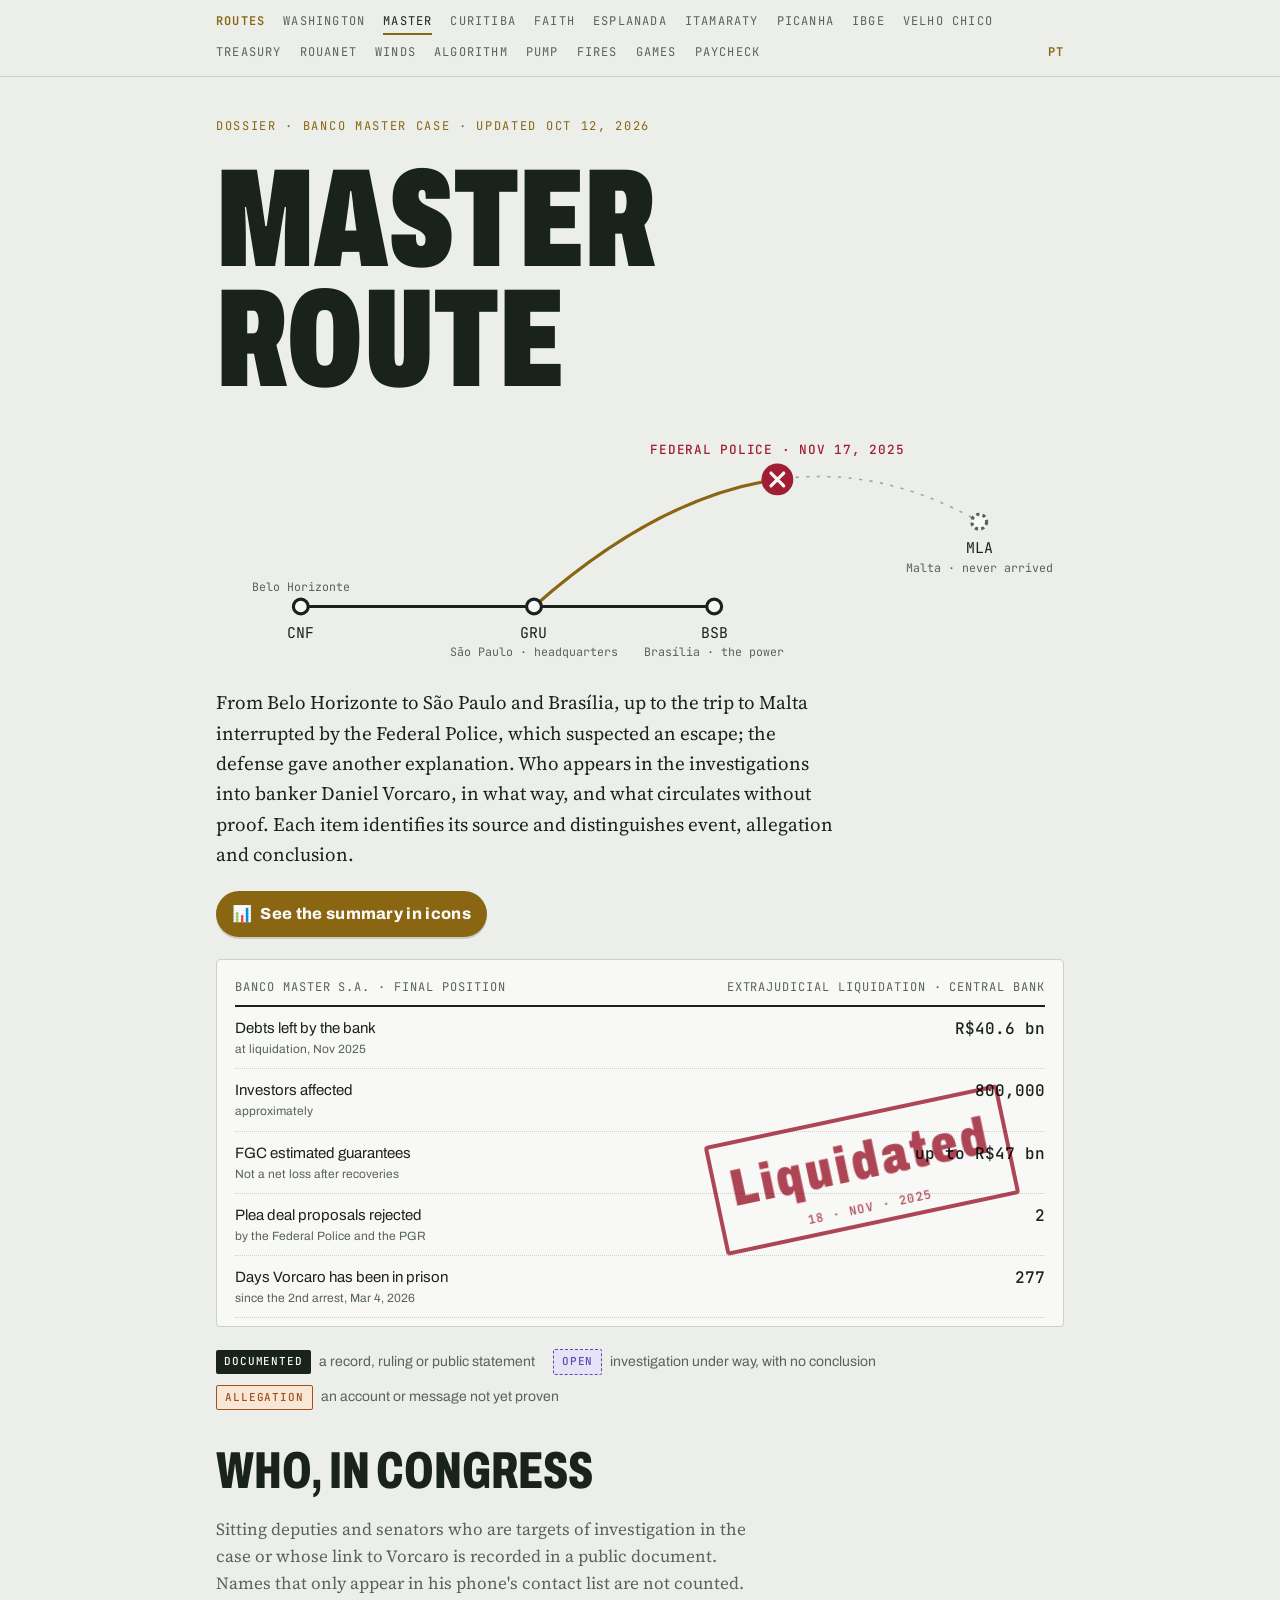
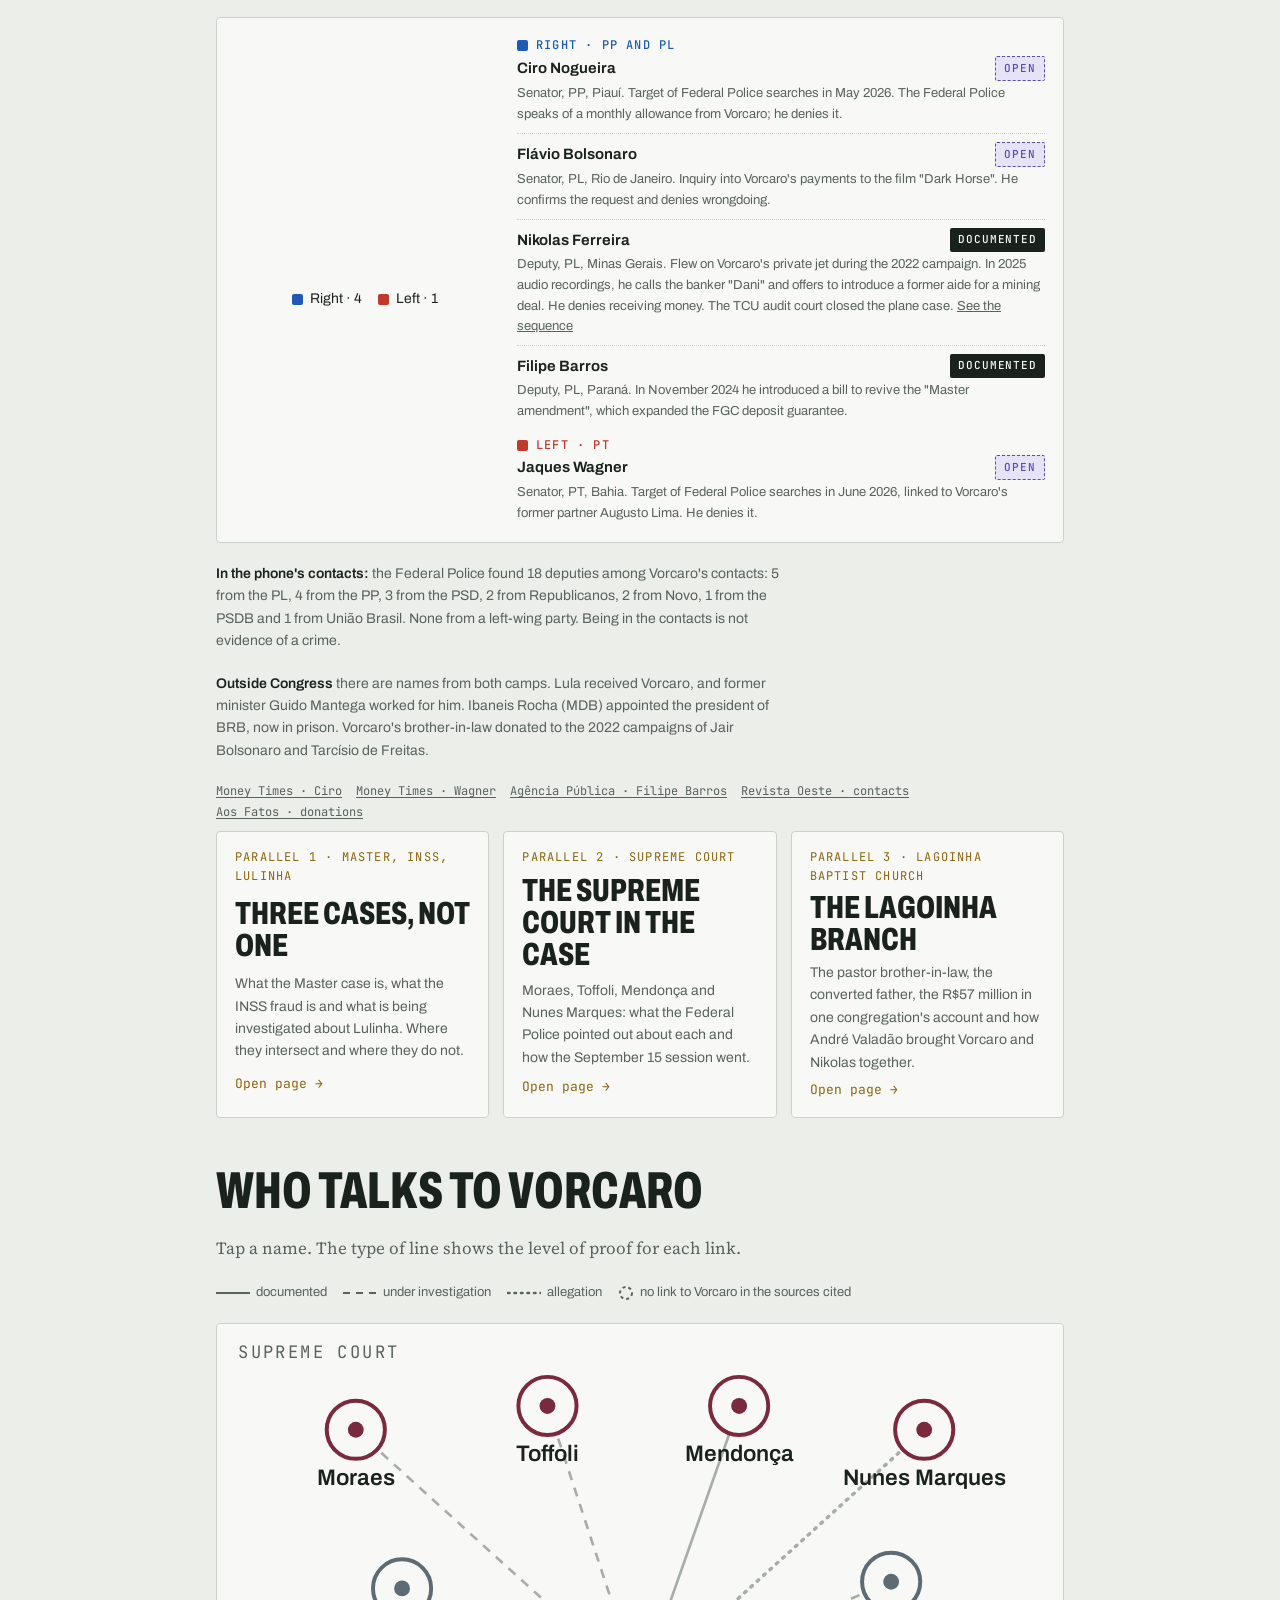
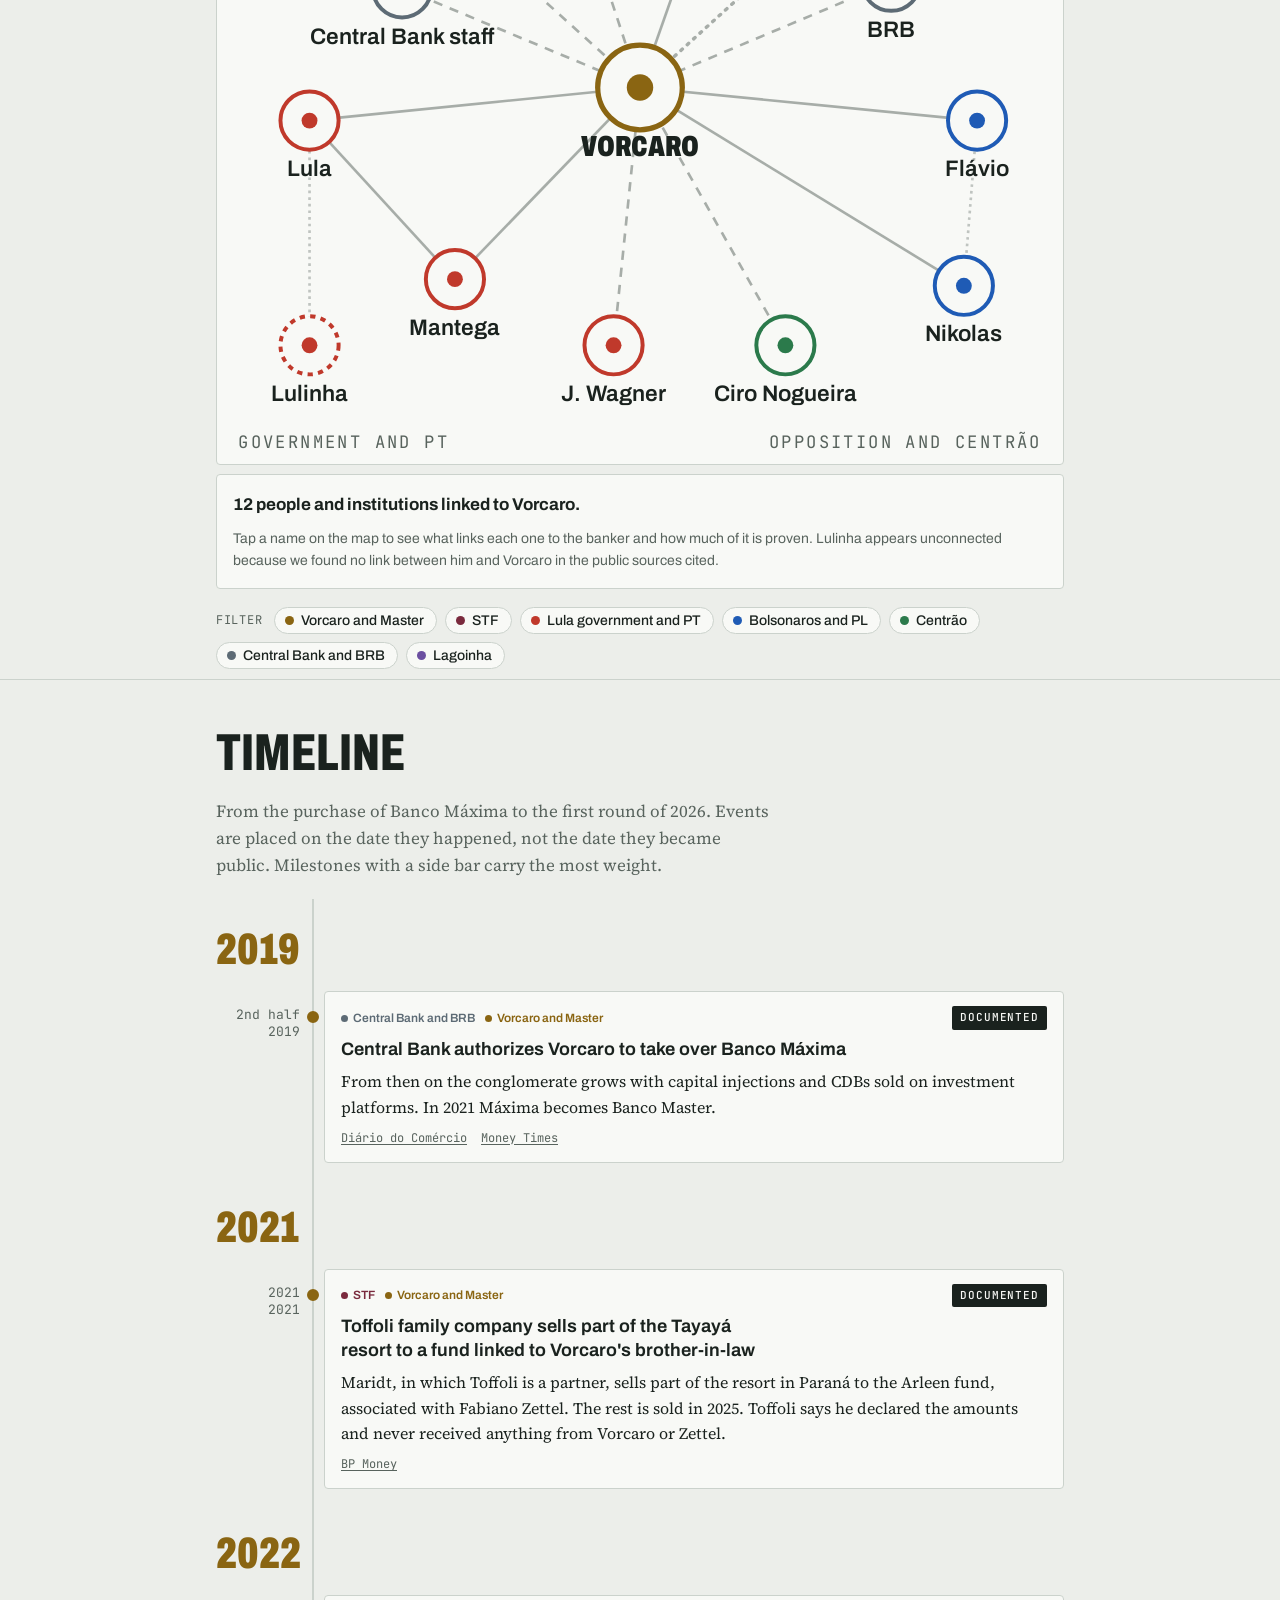
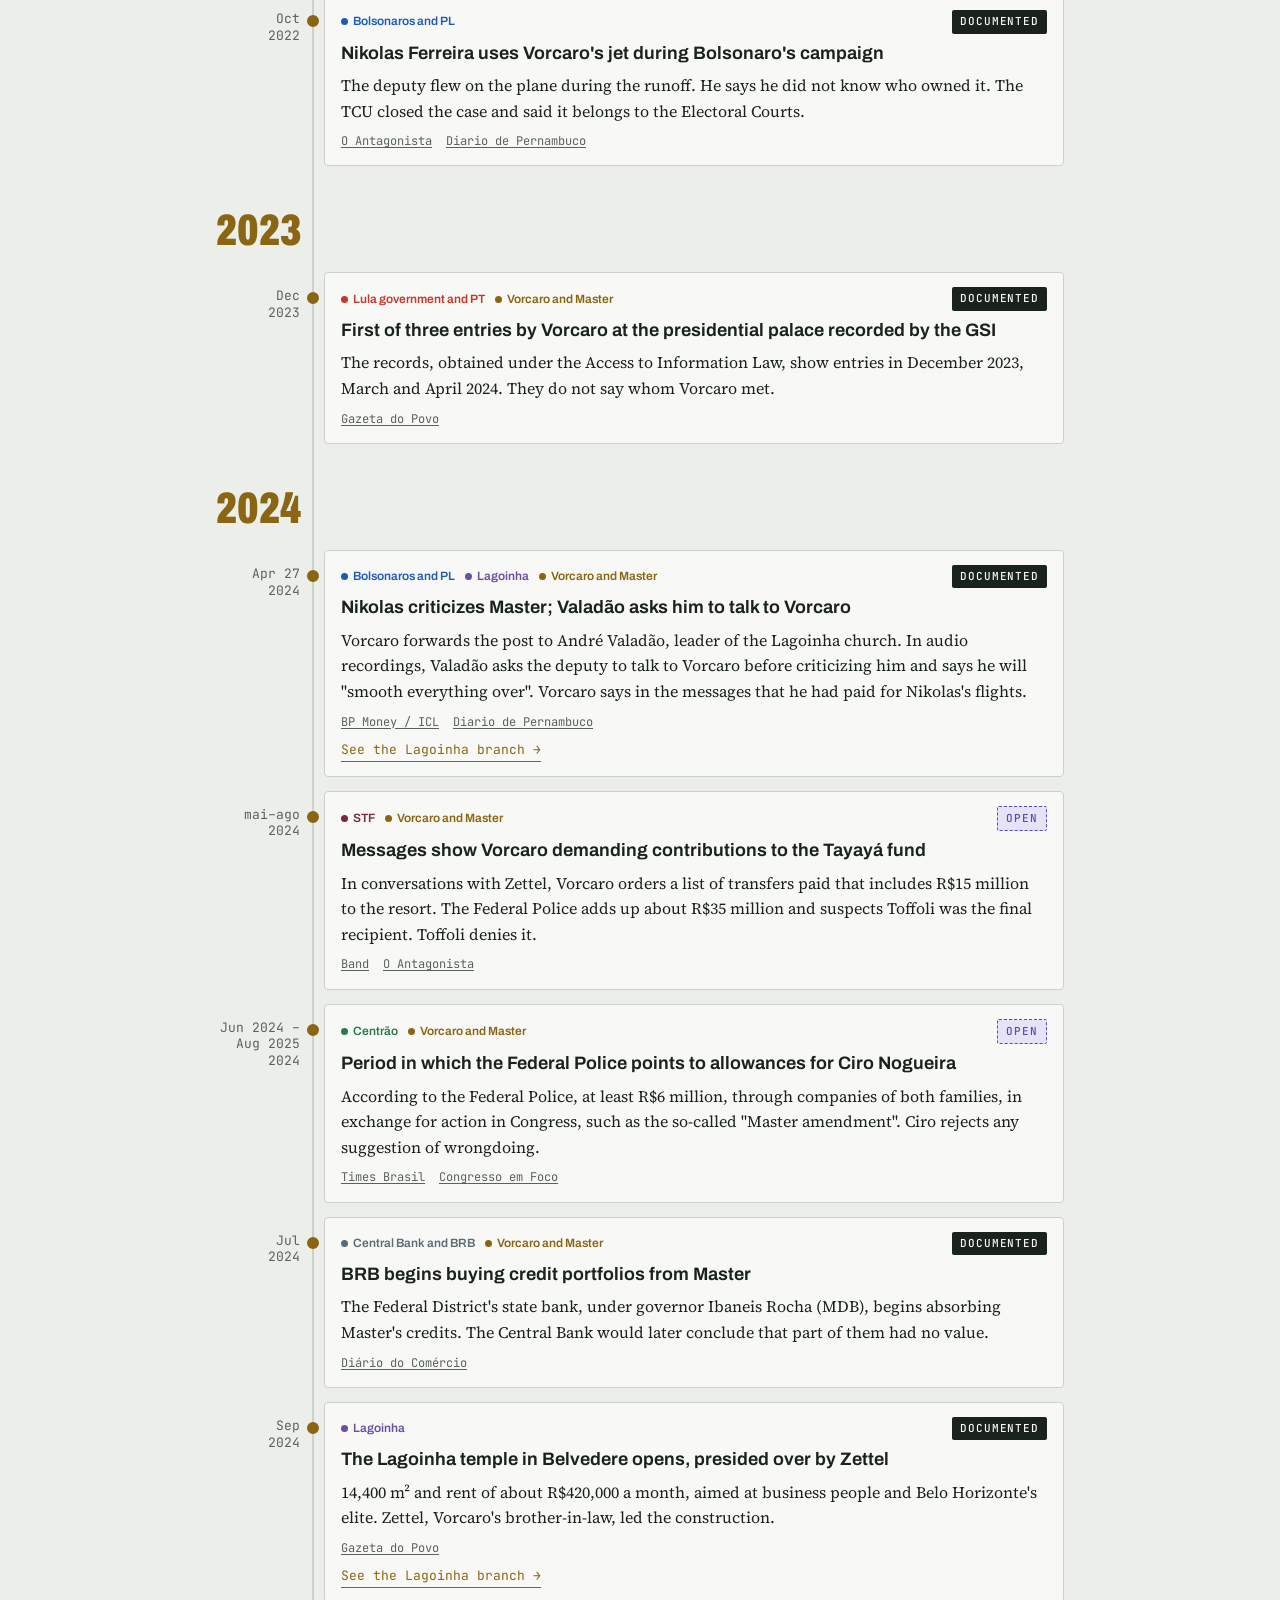
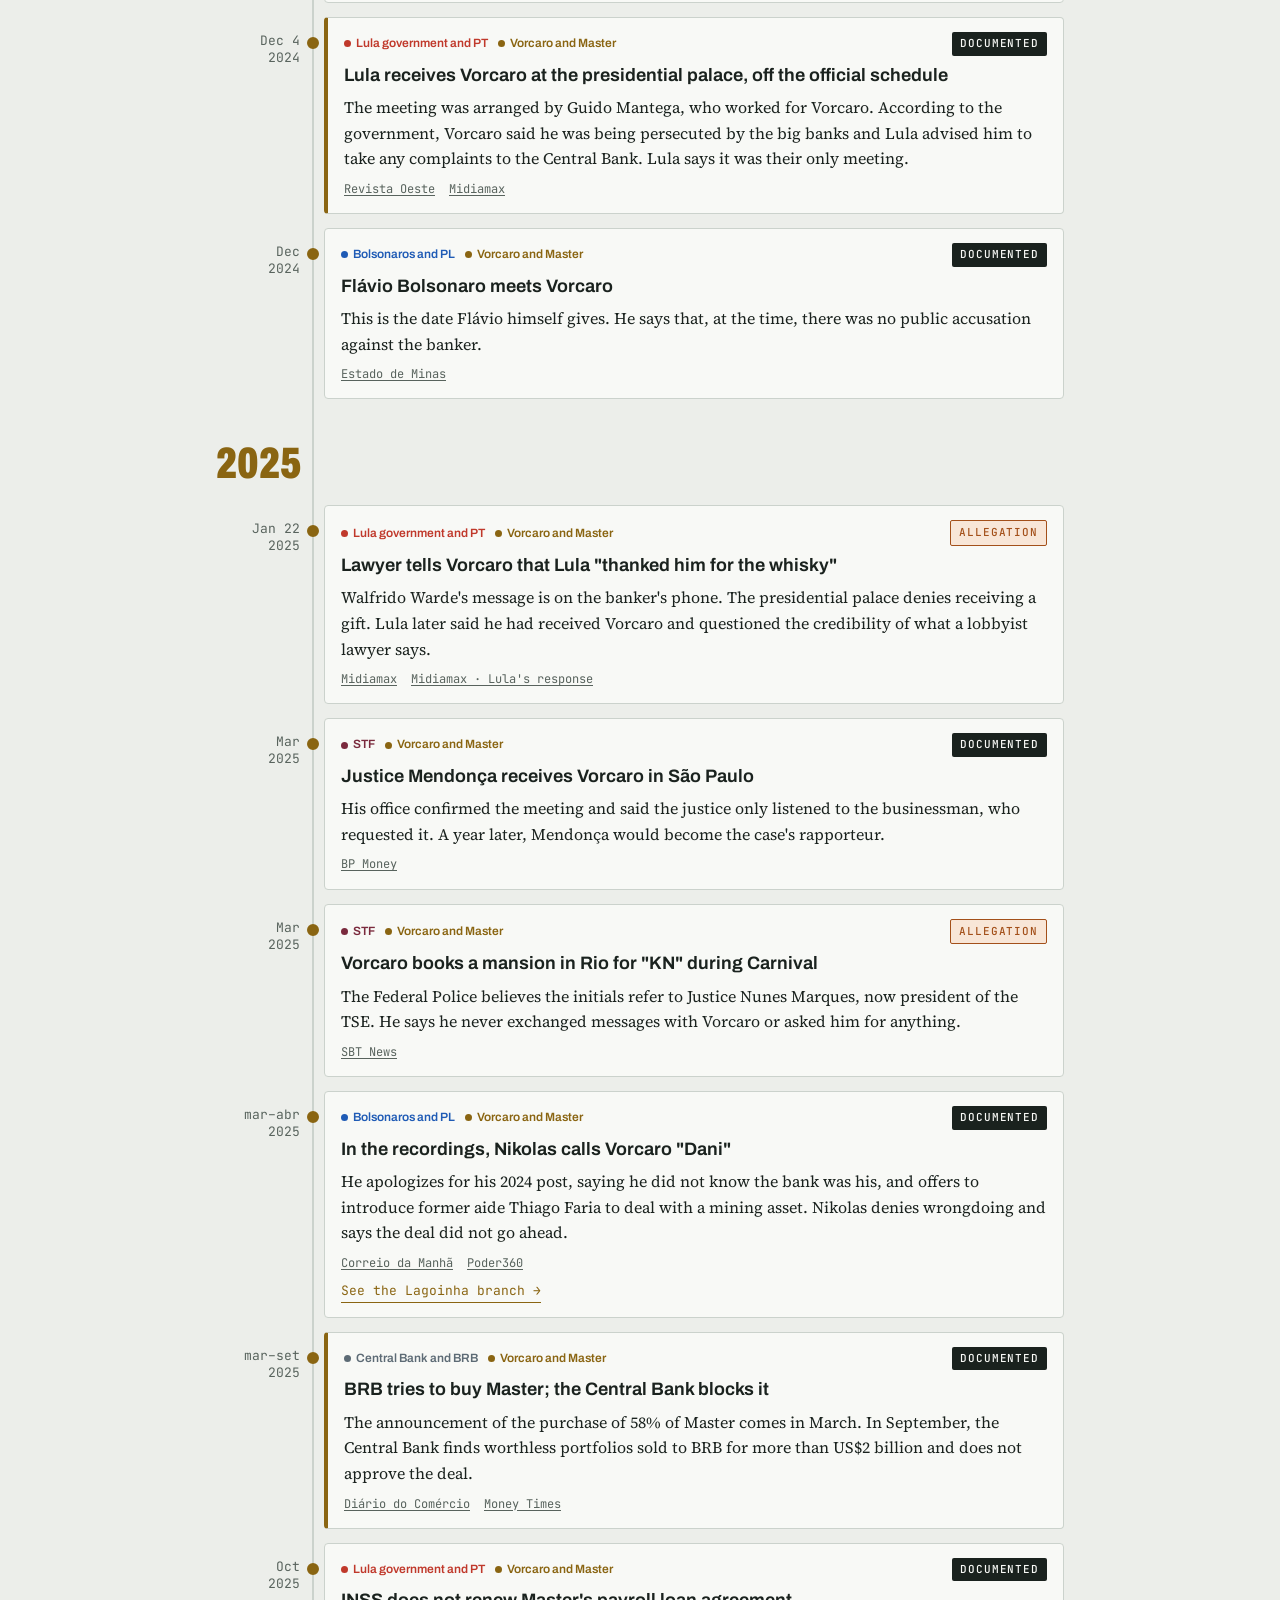
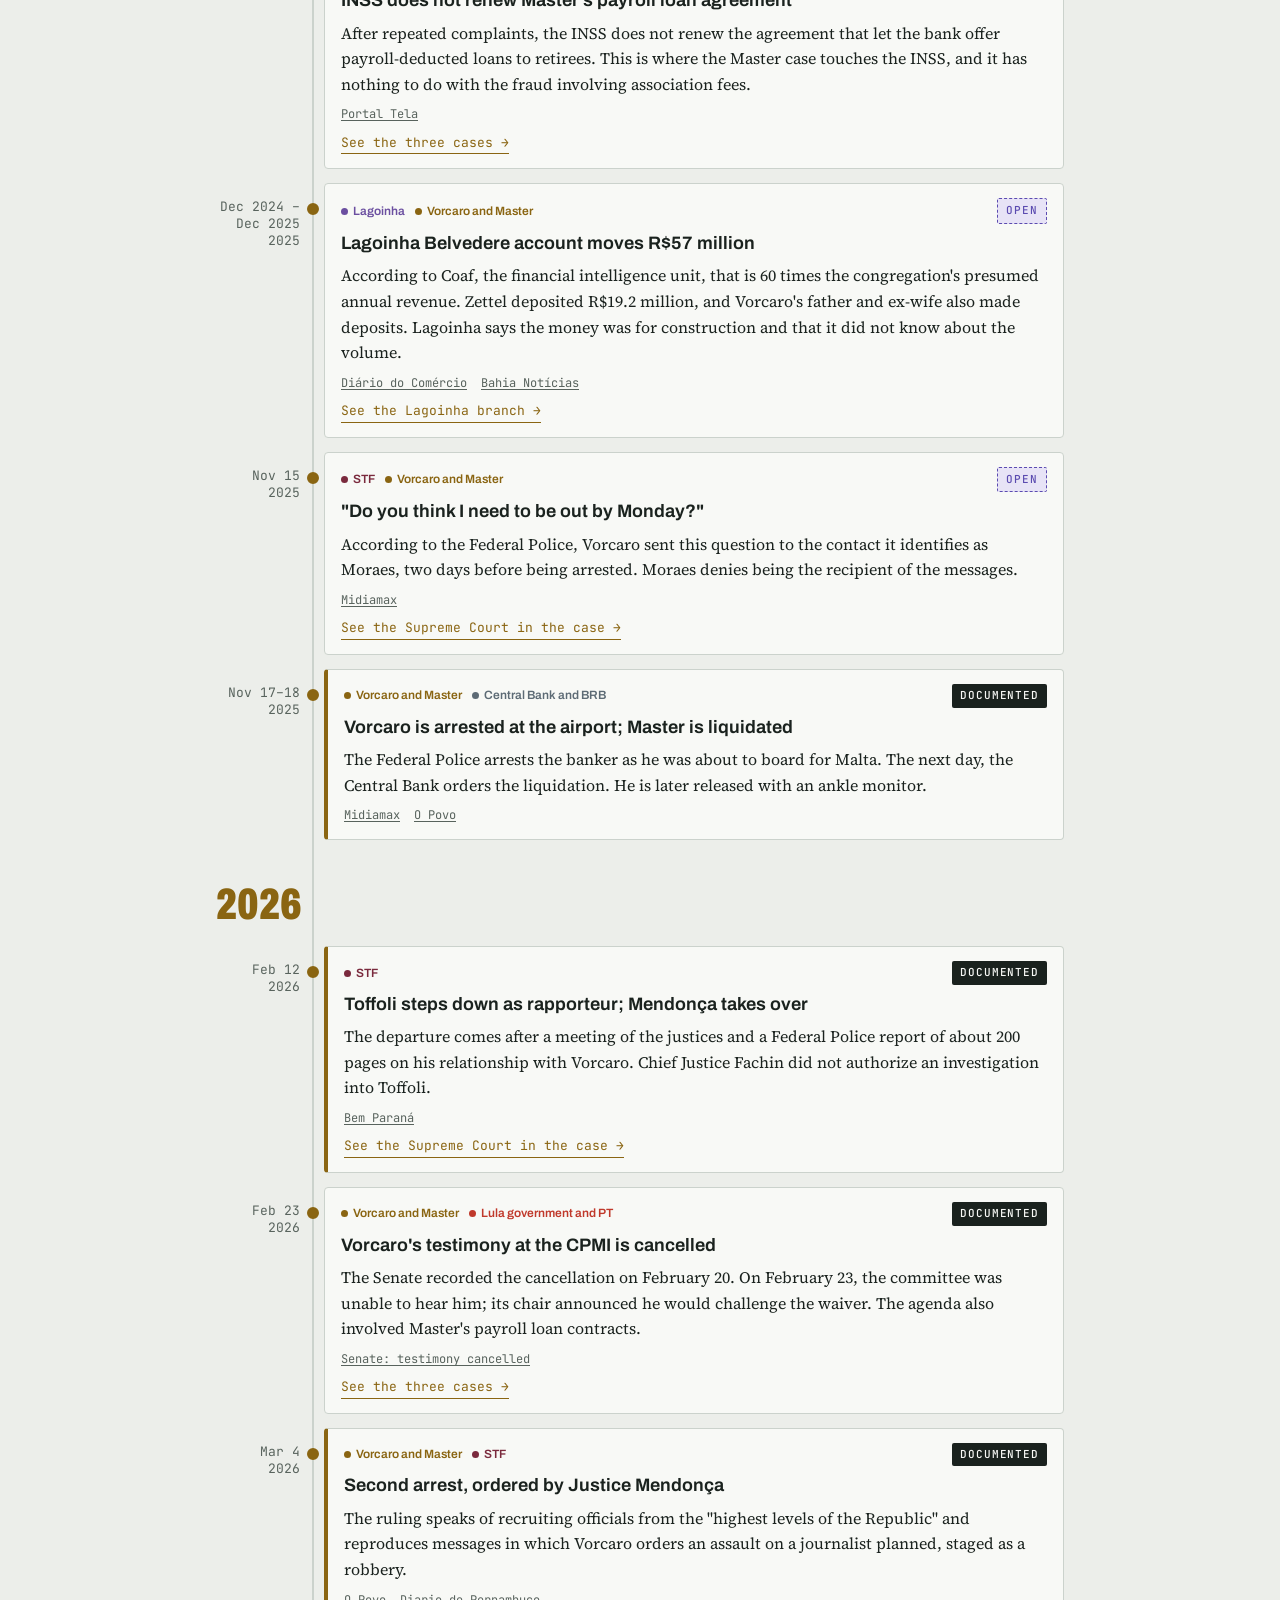
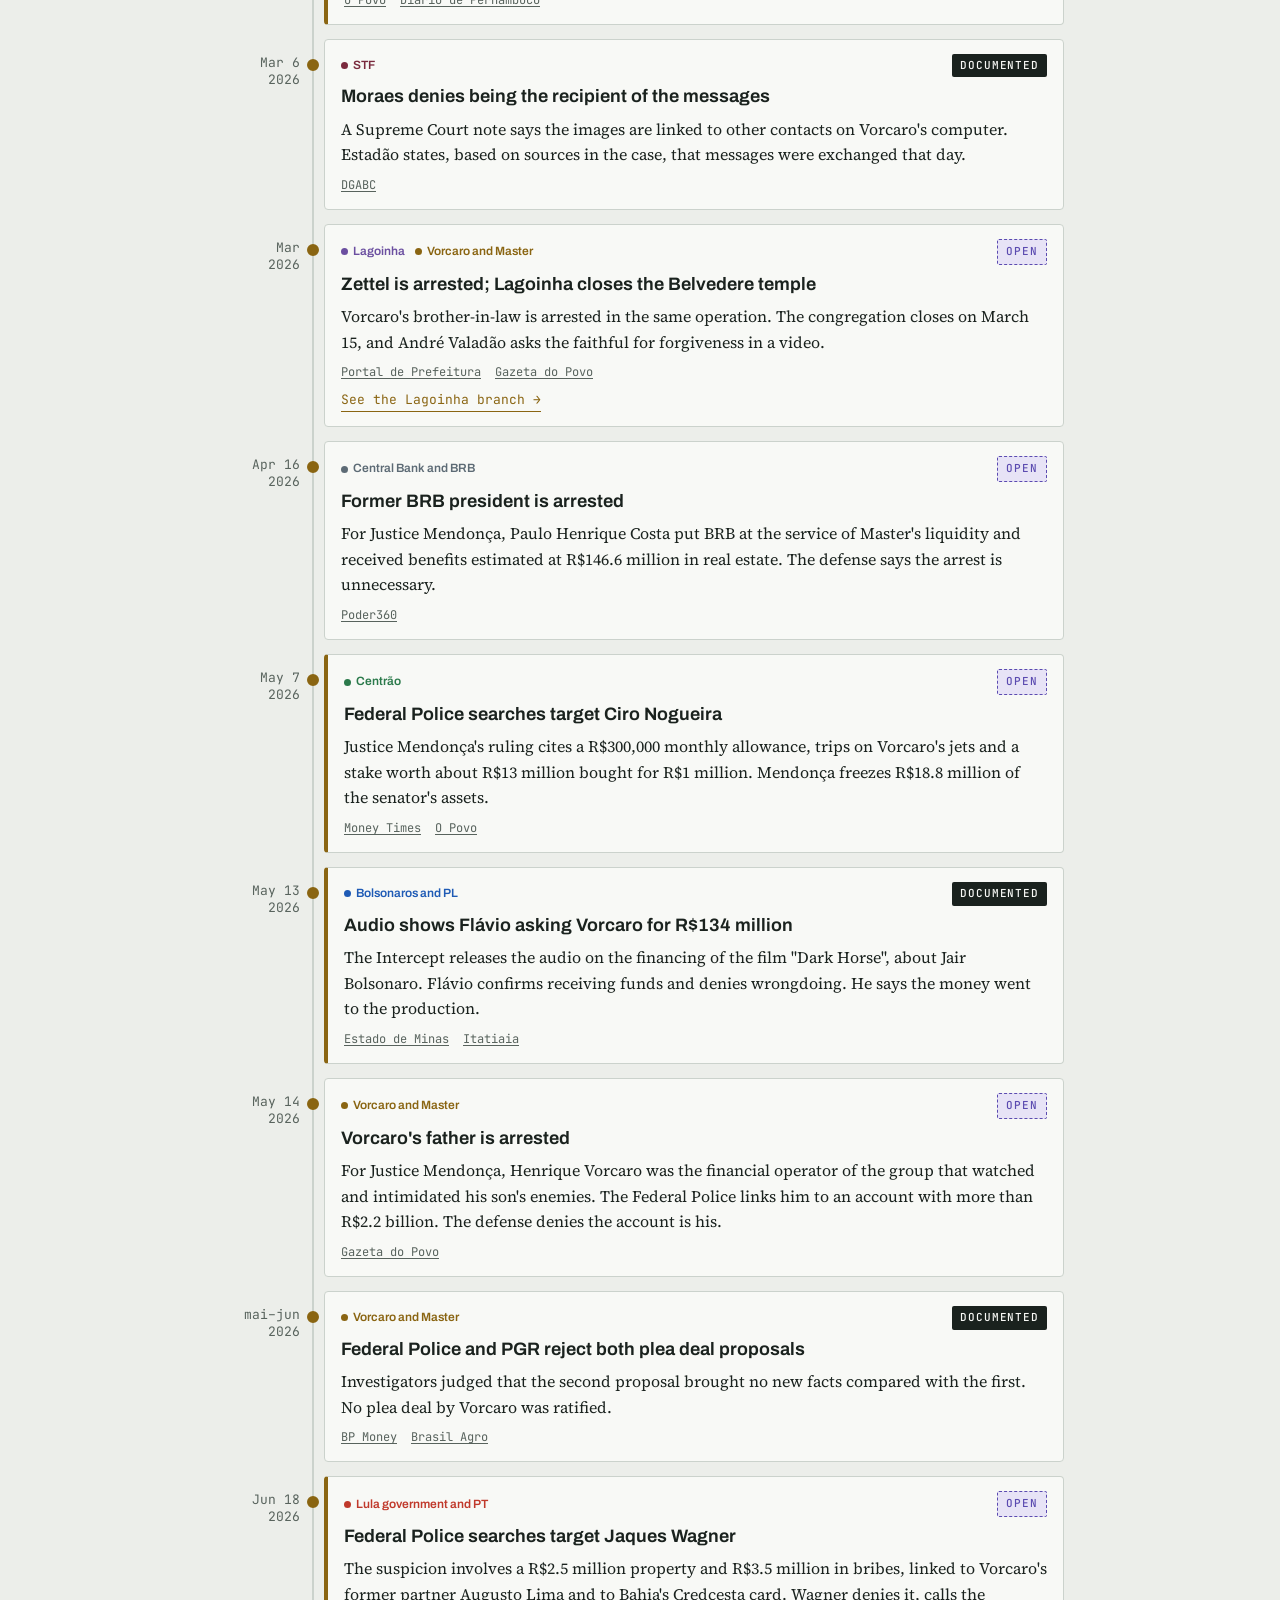
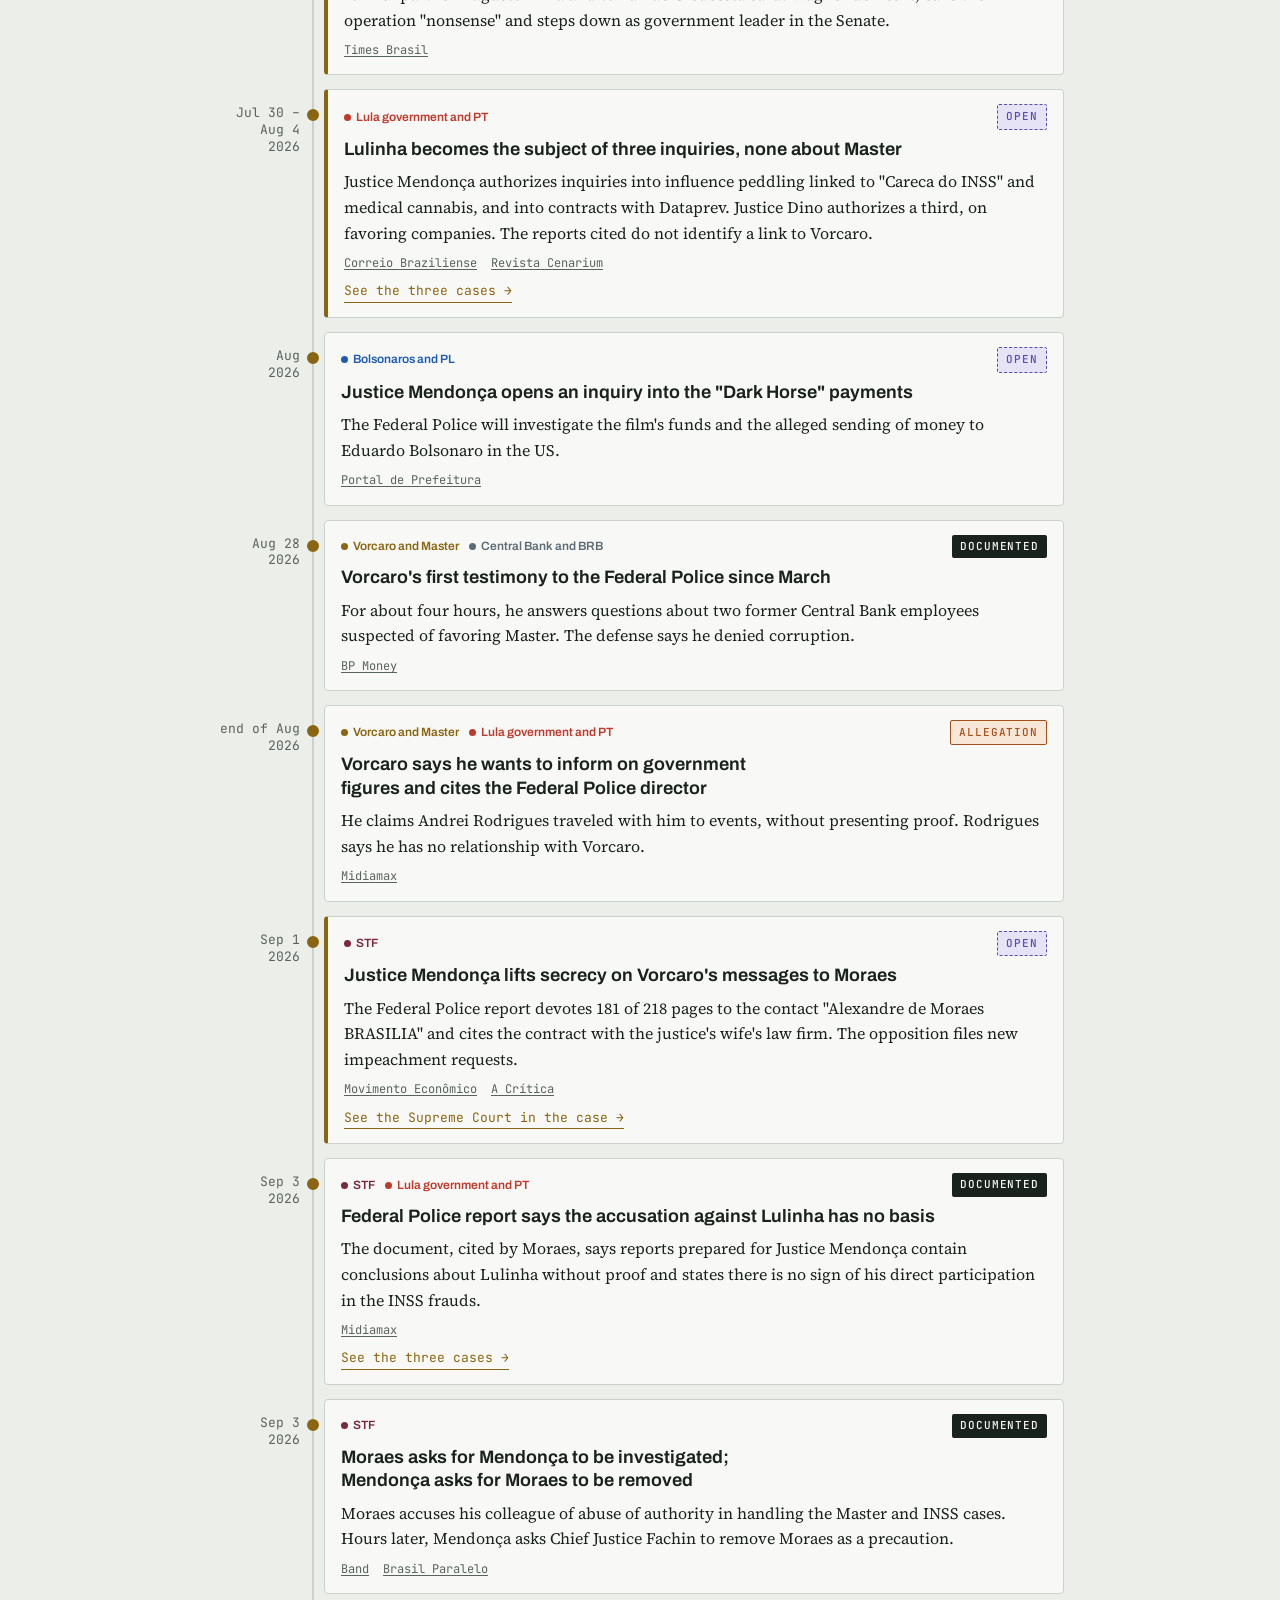
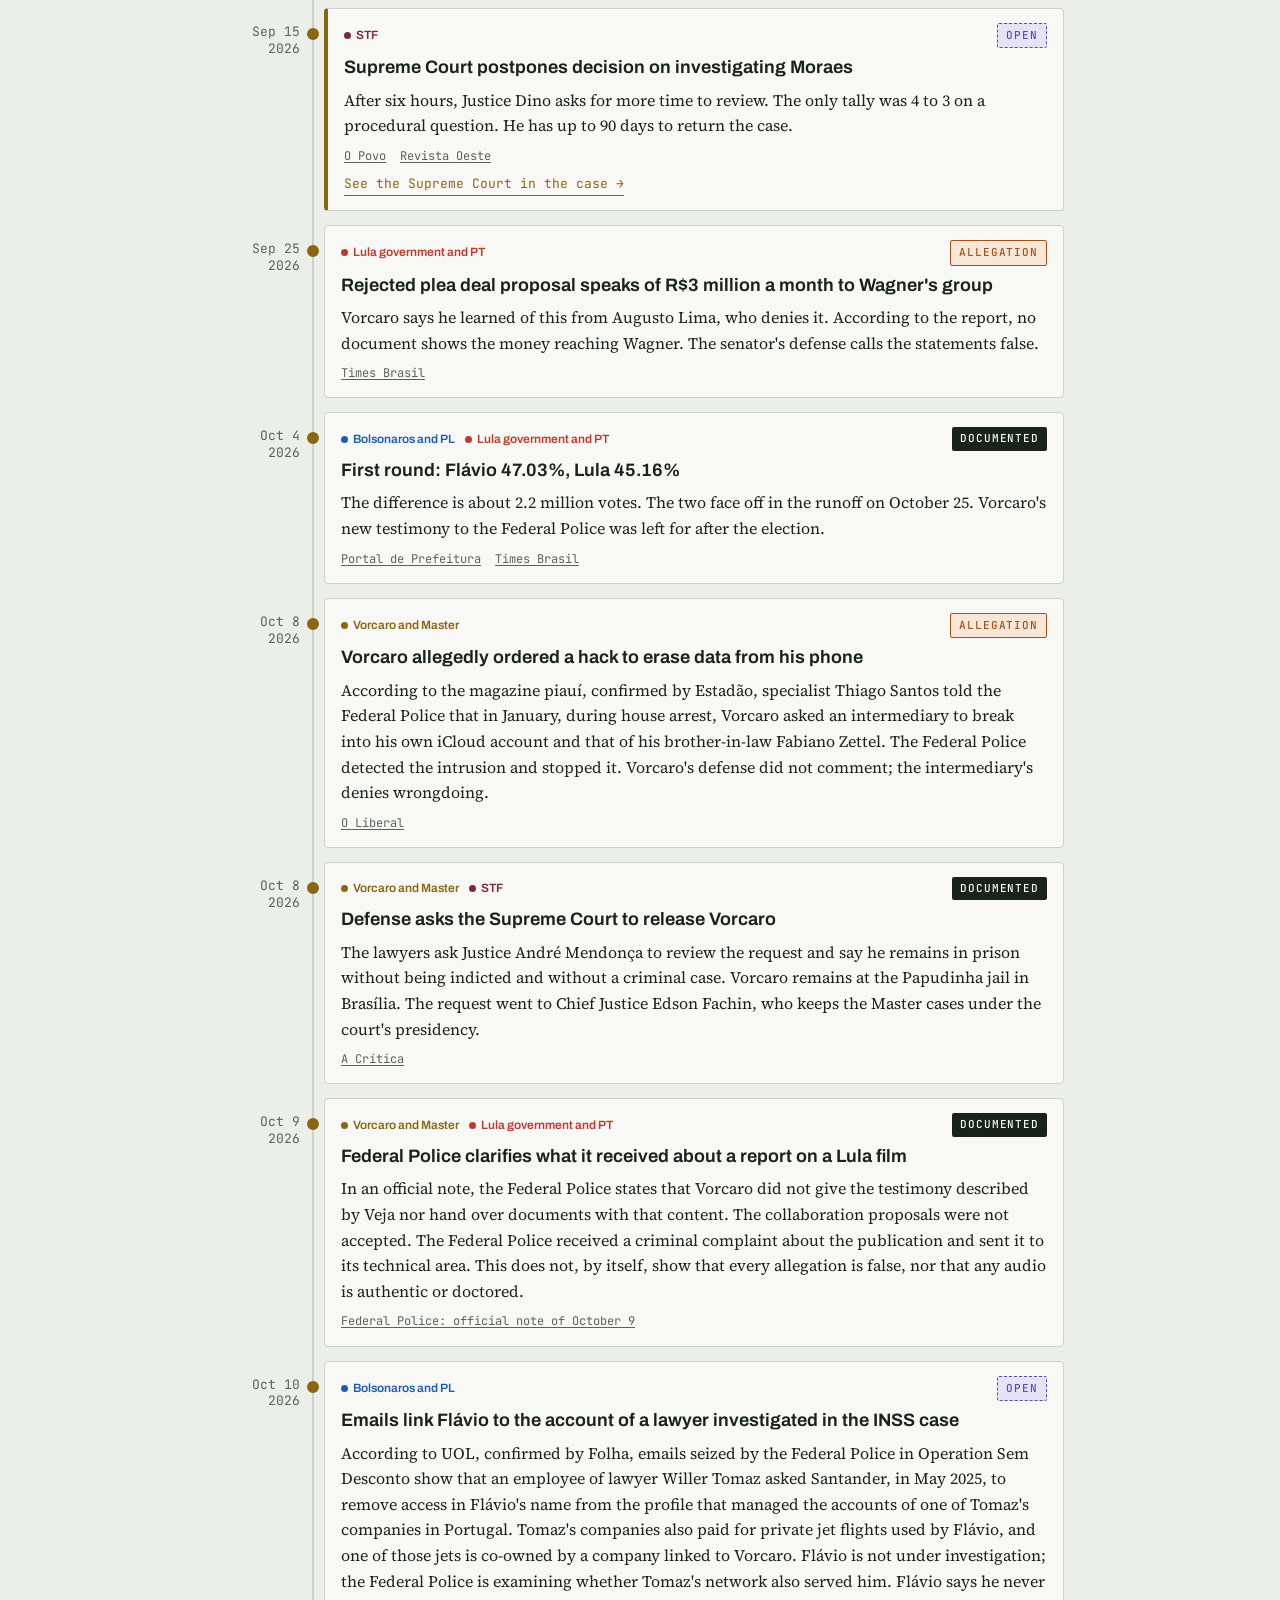
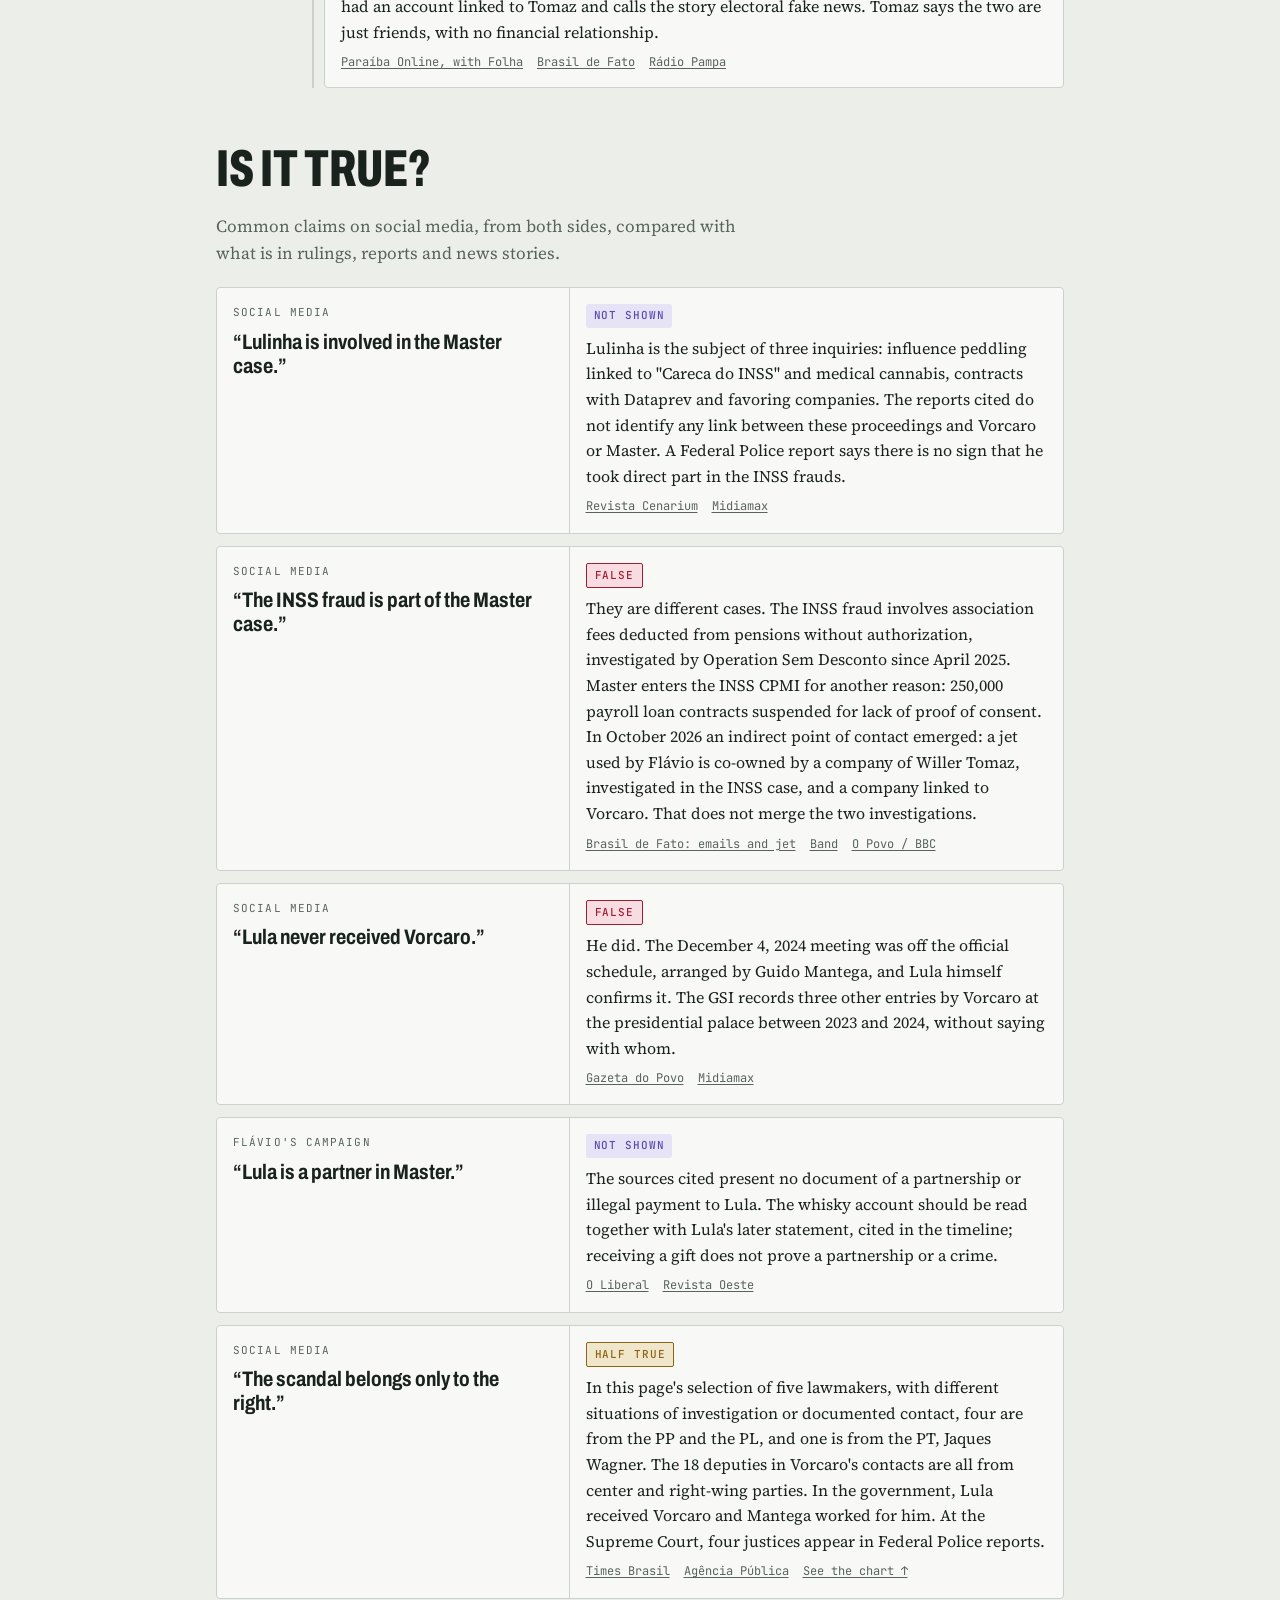
==== commit 8c23d8f2: "Adiciona a Rota do Contracheque ao menu Co-Authored-By: Claude Opus 5.5 <noreply@anthropic.com> Clau" ====
--- a/en/index.html
+++ b/en/index.html
@@ -191,7 +191,7 @@
 </head><body>
 
 
-<style>/* barra comum das Rotas */.rotas-bar .rb-lang{margin-left:auto;color:var(--accent);font-weight:600}.rotas-bar{border-bottom:1px solid var(--line);background:var(--bg);font-family:var(--mono);font-size:12px;letter-spacing:.1em;text-transform:uppercase}.rotas-bar>div{max-width:880px;margin:0 auto;padding:10px 16px;display:flex;flex-wrap:wrap;align-items:center;gap:6px 18px}.rotas-bar a{color:var(--muted);text-decoration:none;padding-block:2px;border-bottom:2px solid transparent}.rotas-bar a:hover{color:var(--ink)}.rotas-bar a[aria-current]{color:var(--ink);border-bottom-color:var(--accent)}.rotas-bar .rb-home{color:var(--accent);font-weight:600}.rv-btn{display:inline-flex;align-items:center;gap:8px;justify-self:start;font-family:var(--ui,system-ui);font-weight:800;font-size:16px;letter-spacing:.02em;text-decoration:none;color:var(--paper,#fff);background:var(--accent);padding:10px 16px;border-radius:999px;box-shadow:0 2px 0 rgba(0,0,0,.15)}.rv-btn:hover{filter:brightness(1.08)}.rv-btn:focus-visible{outline:3px solid var(--ink);outline-offset:2px}.rotas-bar a:focus-visible{outline:3px solid var(--accent);outline-offset:2px}</style><style>/* padrão das Rotas: formato detalhado */body{font-size:17px;line-height:1.6}h1{font-family:var(--display);font-stretch:62%;font-weight:900;font-size:clamp(60px,15vw,140px);line-height:.86;text-transform:uppercase;overflow-wrap:anywhere}h2{font-family:var(--display);font-stretch:66%;font-weight:800;font-size:clamp(34px,7vw,52px);line-height:.95;text-transform:uppercase}</style><nav class="rotas-bar" aria-label="Routes"><div><a class="rb-home" href="https://fcarvalhodev.github.io/rotas/en/">Routes</a><a href="https://fcarvalhodev.github.io/rota-washington/en/">Washington</a><a href="https://fcarvalhodev.github.io/rota-master/en/" aria-current="page">Master</a><a href="https://fcarvalhodev.github.io/rota-curitiba/en/">Curitiba</a><a href="https://fcarvalhodev.github.io/rota-da-fe/en/">Faith</a><a href="https://fcarvalhodev.github.io/rota-esplanada/en/">Esplanada</a><a href="https://fcarvalhodev.github.io/rota-itamaraty/en/">Itamaraty</a><a href="https://fcarvalhodev.github.io/rota-da-picanha/en/">Picanha</a><a href="https://fcarvalhodev.github.io/rota-do-ibge/en/">IBGE</a><a href="https://fcarvalhodev.github.io/rota-velho-chico/en/">Velho Chico</a><a href="https://fcarvalhodev.github.io/rota-do-tesouro/en/">Treasury</a><a href="https://fcarvalhodev.github.io/rota-rouanet/en/">Rouanet</a><a href="https://fcarvalhodev.github.io/rota-dos-ventos/en/">Winds</a><a href="https://fcarvalhodev.github.io/rota-do-algoritmo/en/">Algorithm</a><a href="https://fcarvalhodev.github.io/rota-do-posto/en/">Pump</a><a href="https://fcarvalhodev.github.io/rota-das-queimadas/en/">Fires</a><a href="https://fcarvalhodev.github.io/rota-dos-games/en/">Games</a><a class="rb-lang" href="../" hreflang="pt-BR" lang="pt-BR">PT</a></div></nav>
+<style>/* barra comum das Rotas */.rotas-bar .rb-lang{margin-left:auto;color:var(--accent);font-weight:600}.rotas-bar{border-bottom:1px solid var(--line);background:var(--bg);font-family:var(--mono);font-size:12px;letter-spacing:.1em;text-transform:uppercase}.rotas-bar>div{max-width:880px;margin:0 auto;padding:10px 16px;display:flex;flex-wrap:wrap;align-items:center;gap:6px 18px}.rotas-bar a{color:var(--muted);text-decoration:none;padding-block:2px;border-bottom:2px solid transparent}.rotas-bar a:hover{color:var(--ink)}.rotas-bar a[aria-current]{color:var(--ink);border-bottom-color:var(--accent)}.rotas-bar .rb-home{color:var(--accent);font-weight:600}.rv-btn{display:inline-flex;align-items:center;gap:8px;justify-self:start;font-family:var(--ui,system-ui);font-weight:800;font-size:16px;letter-spacing:.02em;text-decoration:none;color:var(--paper,#fff);background:var(--accent);padding:10px 16px;border-radius:999px;box-shadow:0 2px 0 rgba(0,0,0,.15)}.rv-btn:hover{filter:brightness(1.08)}.rv-btn:focus-visible{outline:3px solid var(--ink);outline-offset:2px}.rotas-bar a:focus-visible{outline:3px solid var(--accent);outline-offset:2px}</style><style>/* padrão das Rotas: formato detalhado */body{font-size:17px;line-height:1.6}h1{font-family:var(--display);font-stretch:62%;font-weight:900;font-size:clamp(60px,15vw,140px);line-height:.86;text-transform:uppercase;overflow-wrap:anywhere}h2{font-family:var(--display);font-stretch:66%;font-weight:800;font-size:clamp(34px,7vw,52px);line-height:.95;text-transform:uppercase}</style><nav class="rotas-bar" aria-label="Routes"><div><a class="rb-home" href="https://fcarvalhodev.github.io/rotas/en/">Routes</a><a href="https://fcarvalhodev.github.io/rota-washington/en/">Washington</a><a href="https://fcarvalhodev.github.io/rota-master/en/" aria-current="page">Master</a><a href="https://fcarvalhodev.github.io/rota-curitiba/en/">Curitiba</a><a href="https://fcarvalhodev.github.io/rota-da-fe/en/">Faith</a><a href="https://fcarvalhodev.github.io/rota-esplanada/en/">Esplanada</a><a href="https://fcarvalhodev.github.io/rota-itamaraty/en/">Itamaraty</a><a href="https://fcarvalhodev.github.io/rota-da-picanha/en/">Picanha</a><a href="https://fcarvalhodev.github.io/rota-do-ibge/en/">IBGE</a><a href="https://fcarvalhodev.github.io/rota-velho-chico/en/">Velho Chico</a><a href="https://fcarvalhodev.github.io/rota-do-tesouro/en/">Treasury</a><a href="https://fcarvalhodev.github.io/rota-rouanet/en/">Rouanet</a><a href="https://fcarvalhodev.github.io/rota-dos-ventos/en/">Winds</a><a href="https://fcarvalhodev.github.io/rota-do-algoritmo/en/">Algorithm</a><a href="https://fcarvalhodev.github.io/rota-do-posto/en/">Pump</a><a href="https://fcarvalhodev.github.io/rota-das-queimadas/en/">Fires</a><a href="https://fcarvalhodev.github.io/rota-dos-games/en/">Games</a><a href="https://fcarvalhodev.github.io/rota-do-contracheque/en/">Paycheck</a><a class="rb-lang" href="../" hreflang="pt-BR" lang="pt-BR">PT</a></div></nav>
 <header class="wrap hero">
   <div class="kicker">Dossier · Banco Master case · updated Oct 12, 2026</div>
   <h1>Master<br>Route</h1>
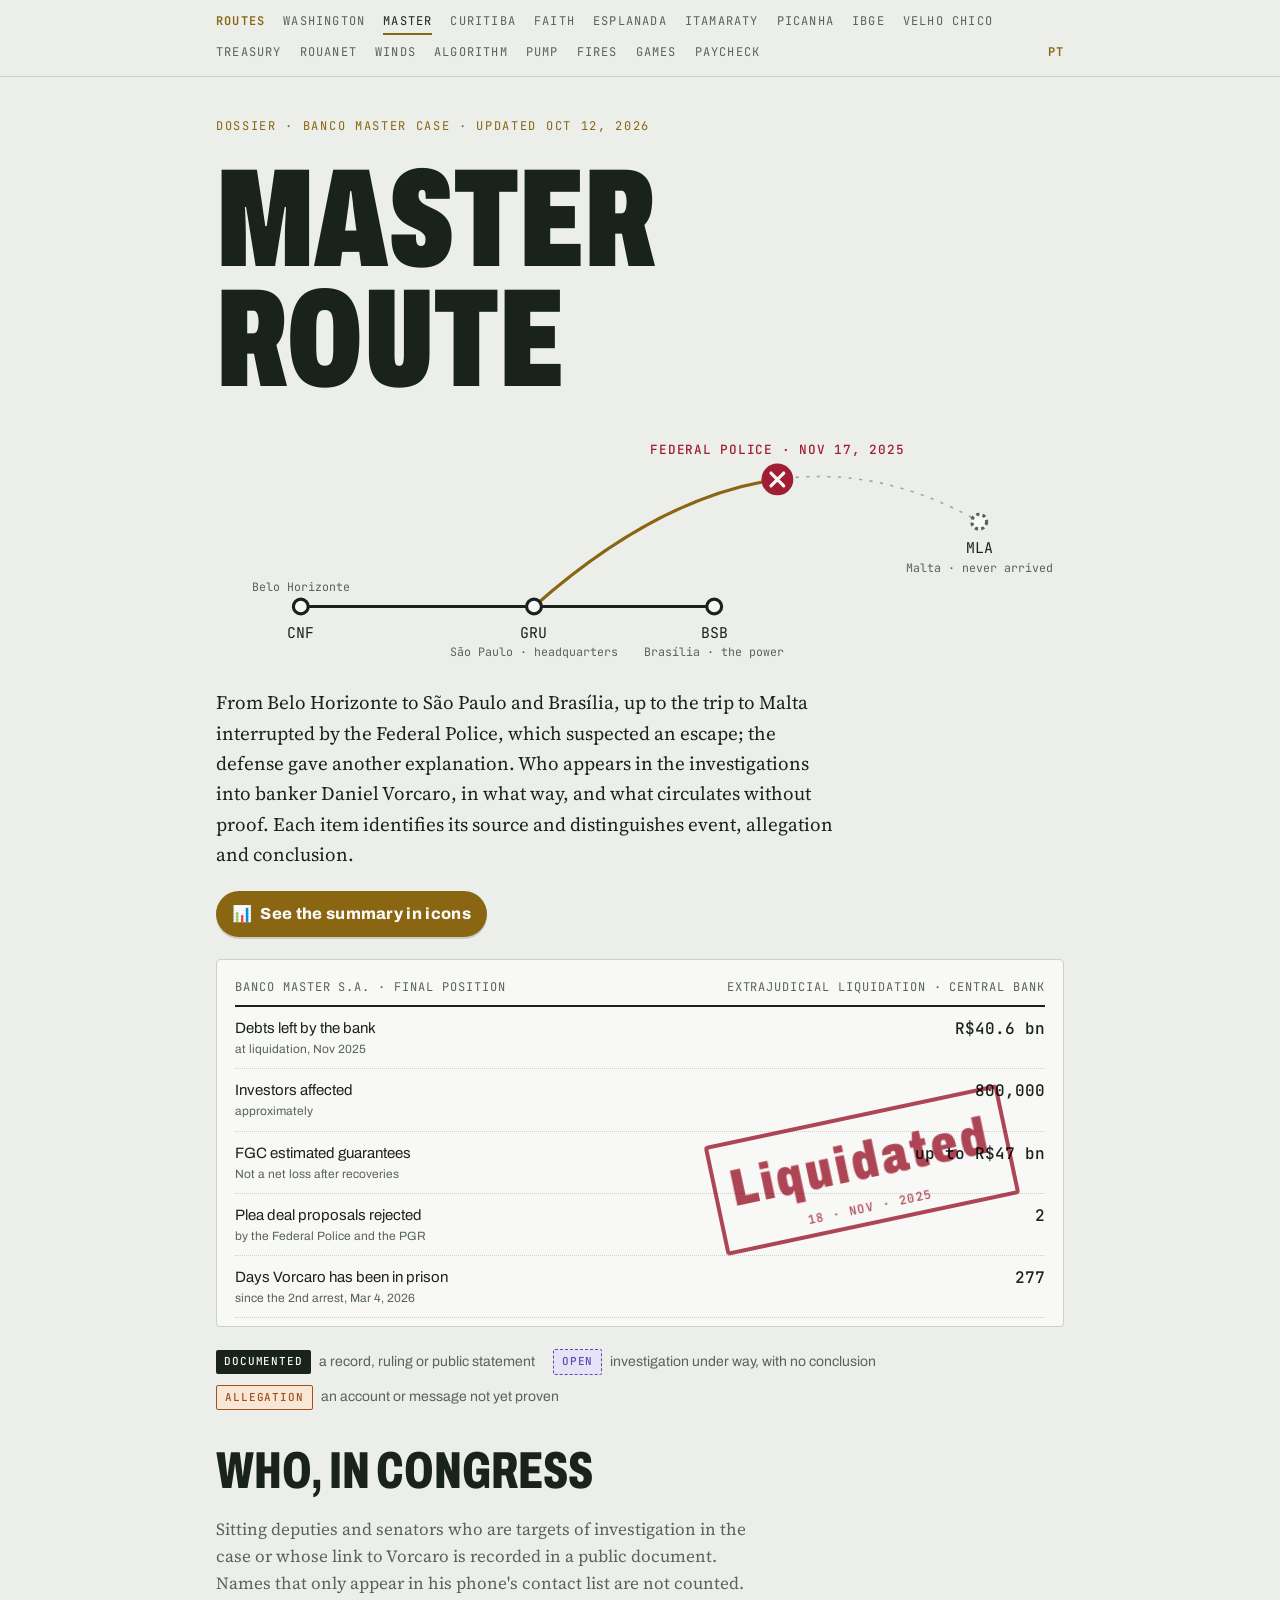
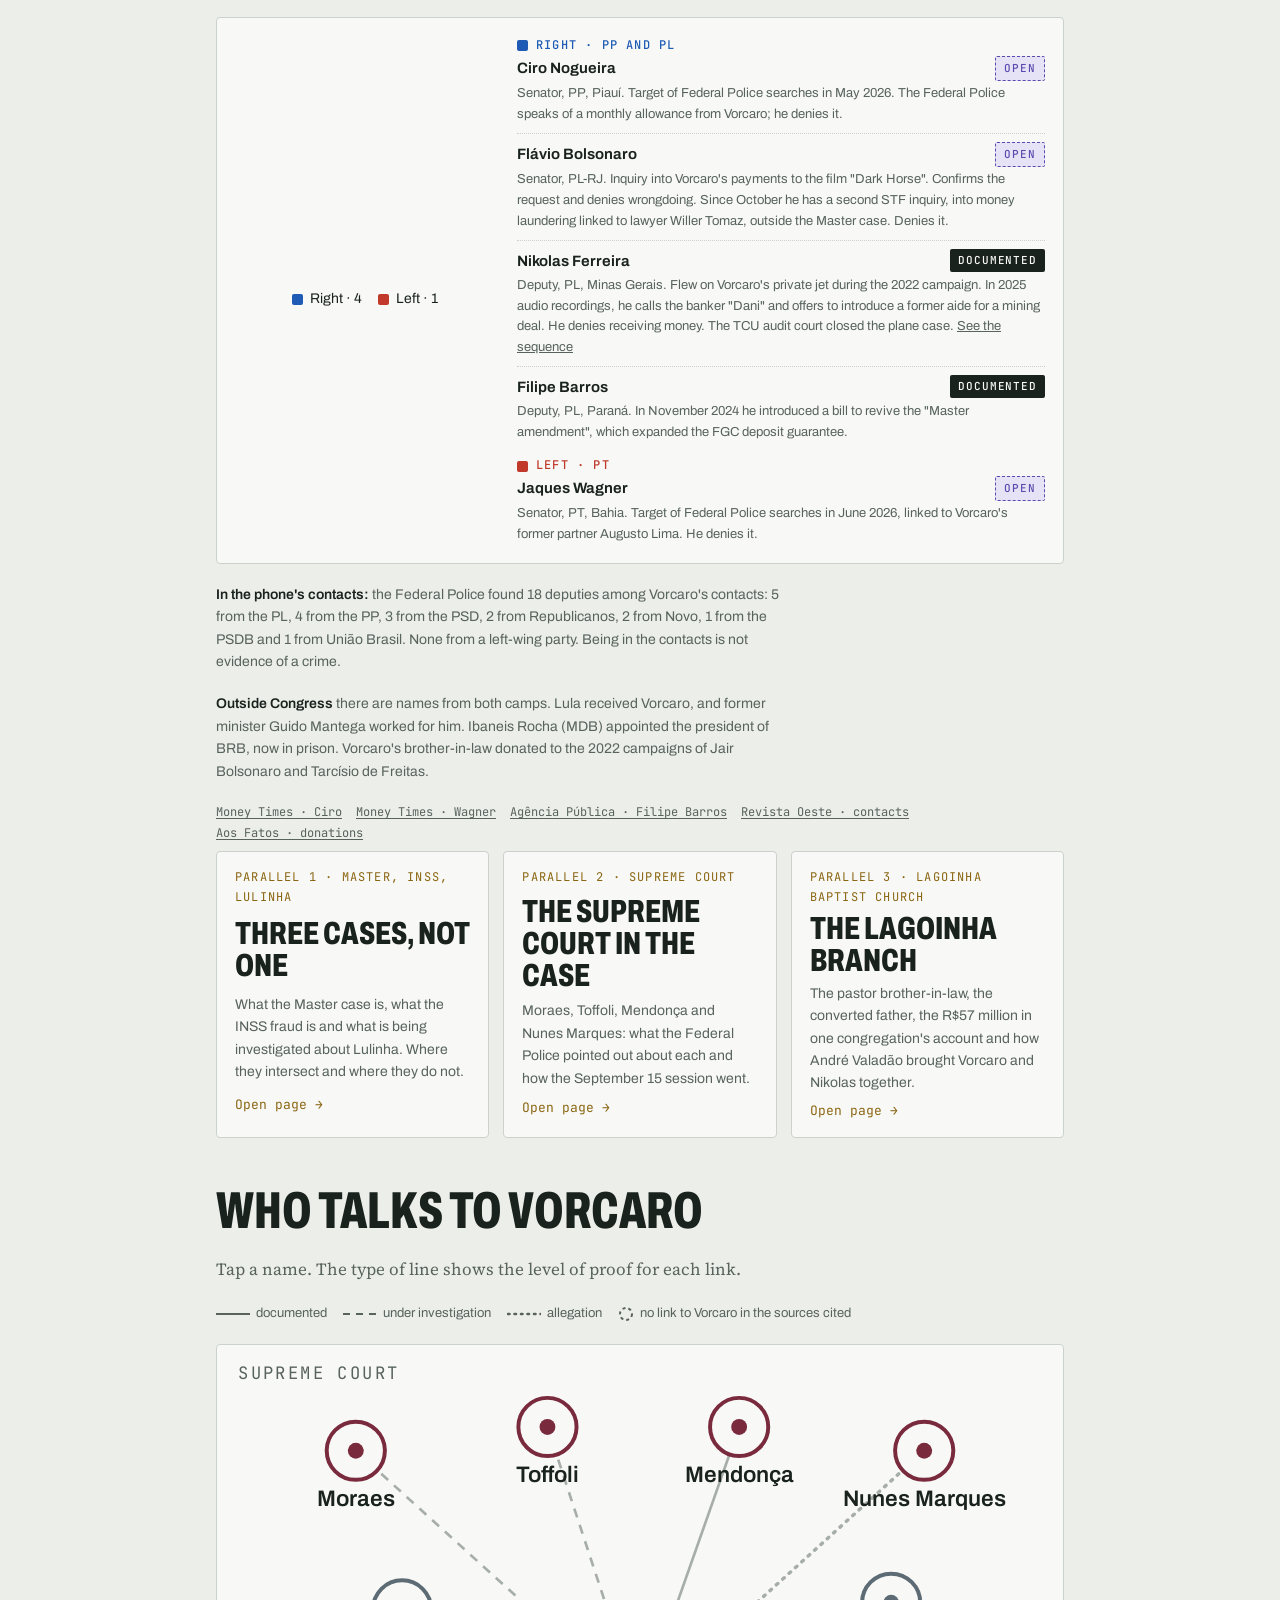
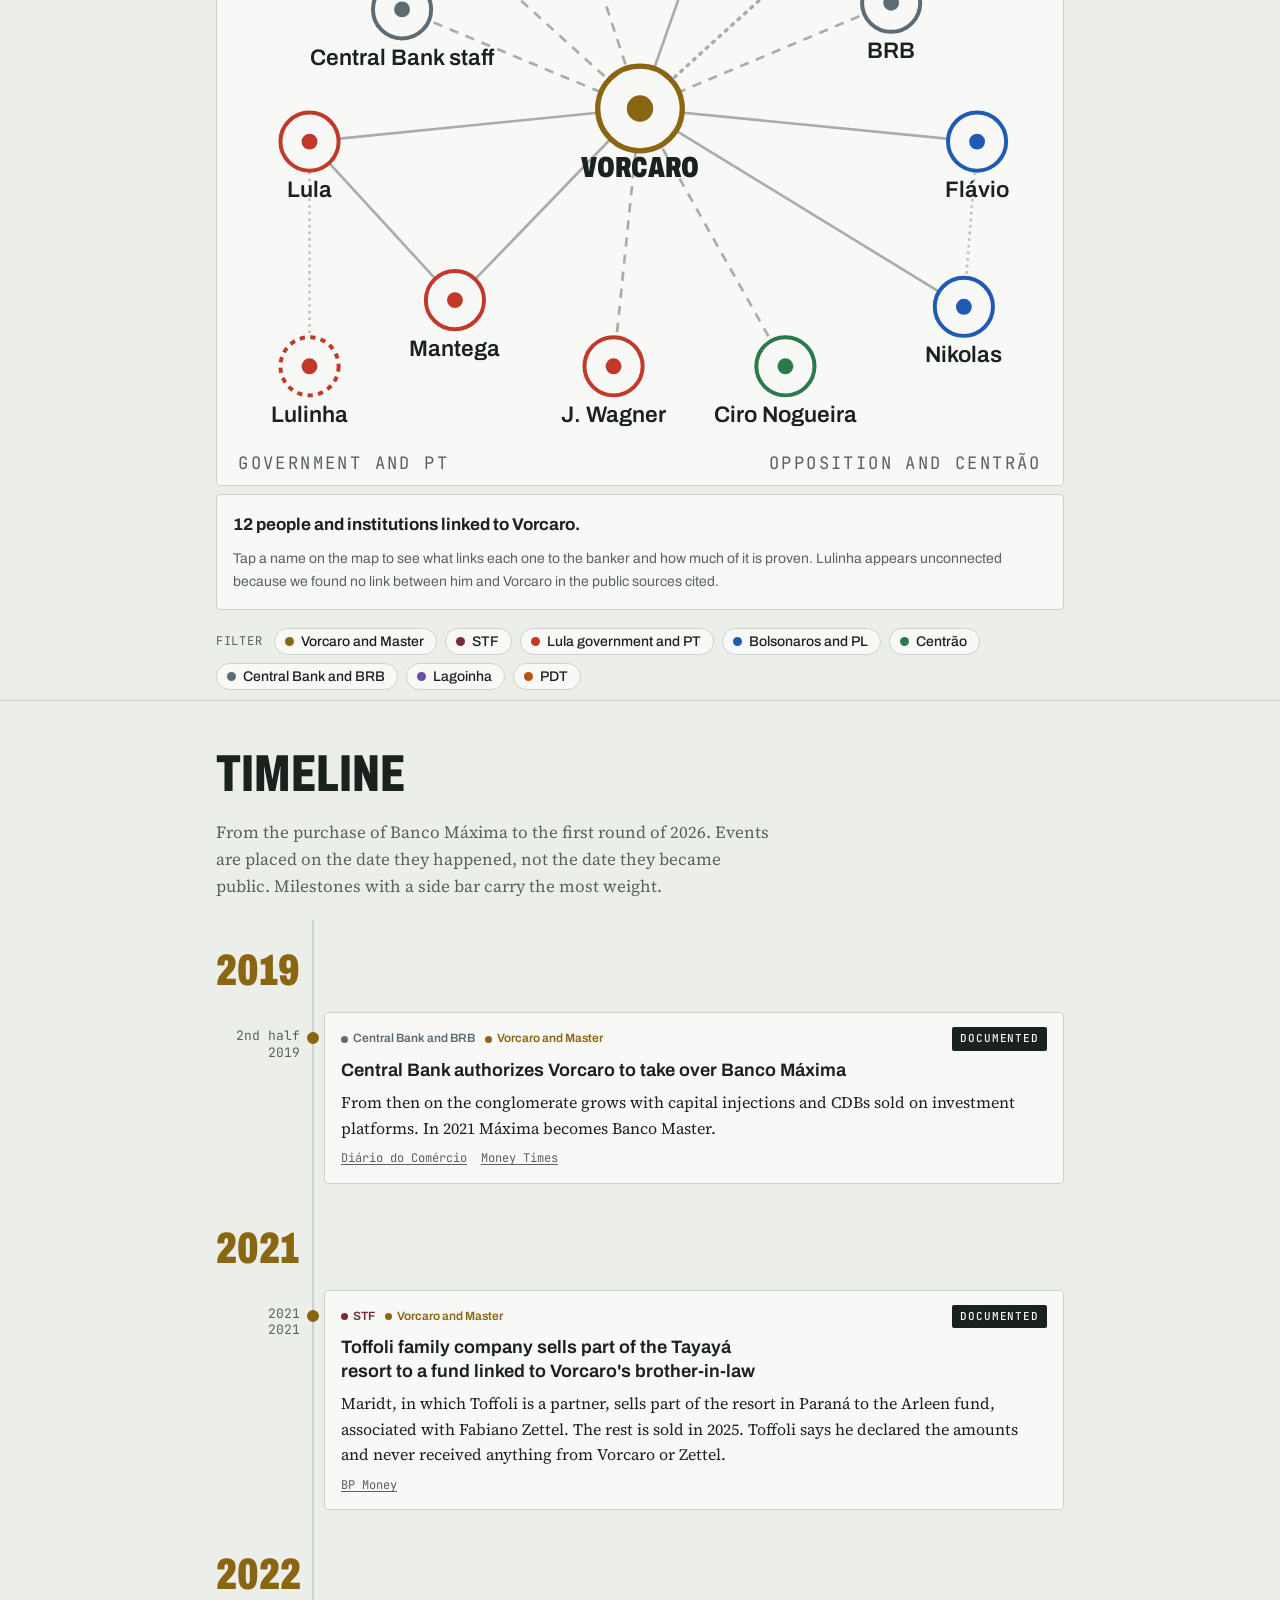
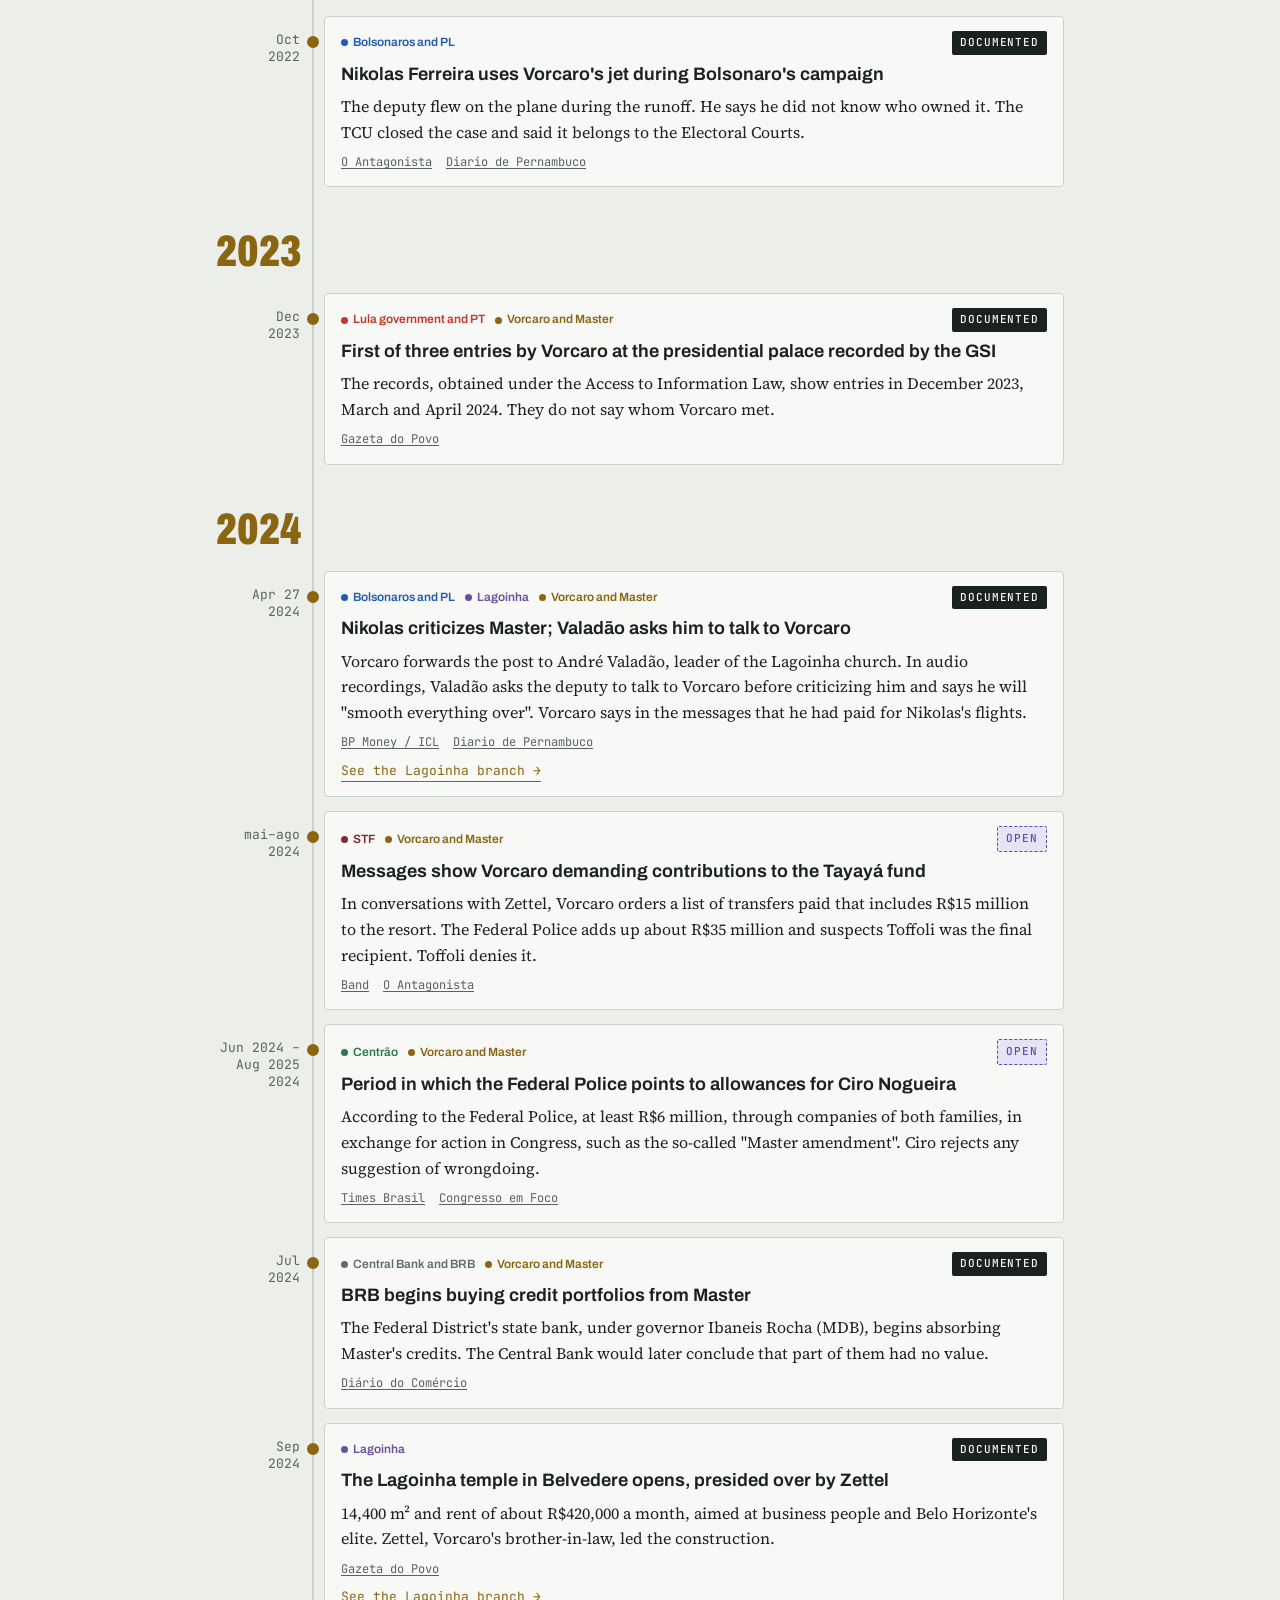
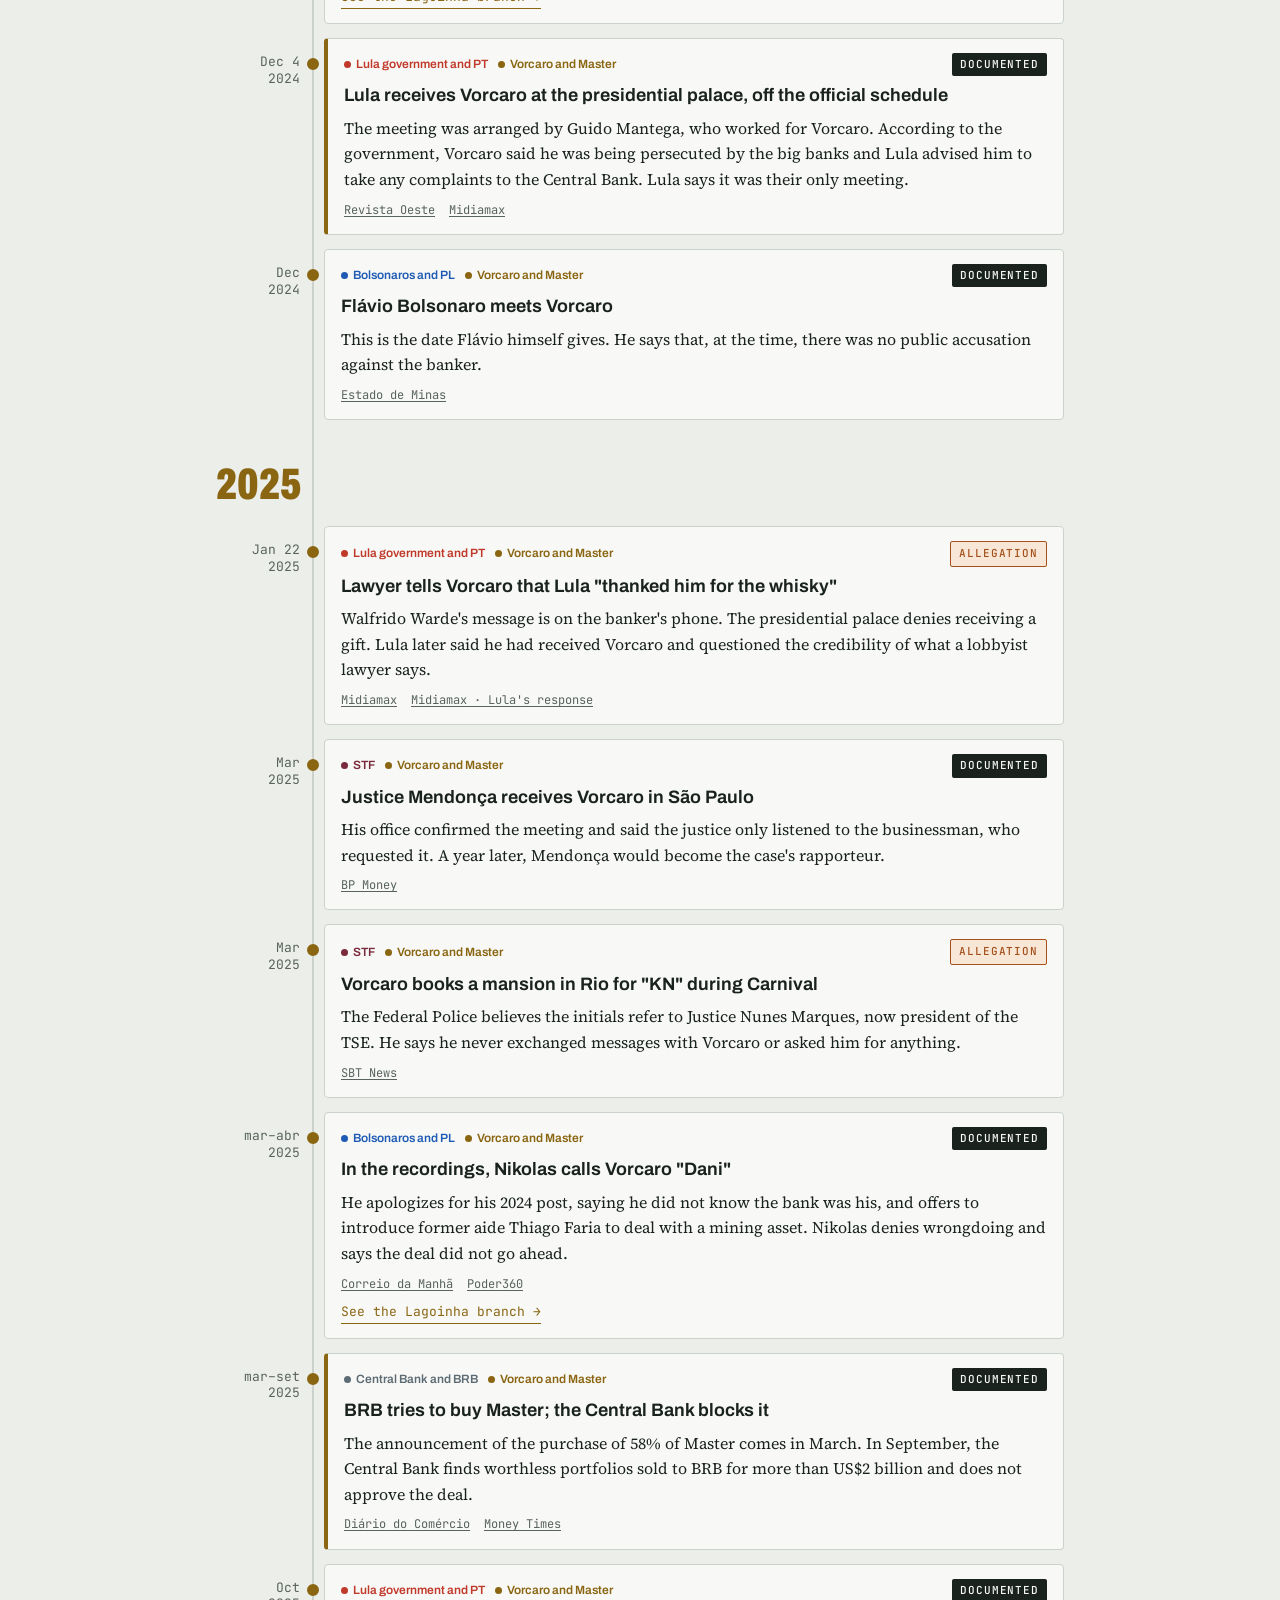
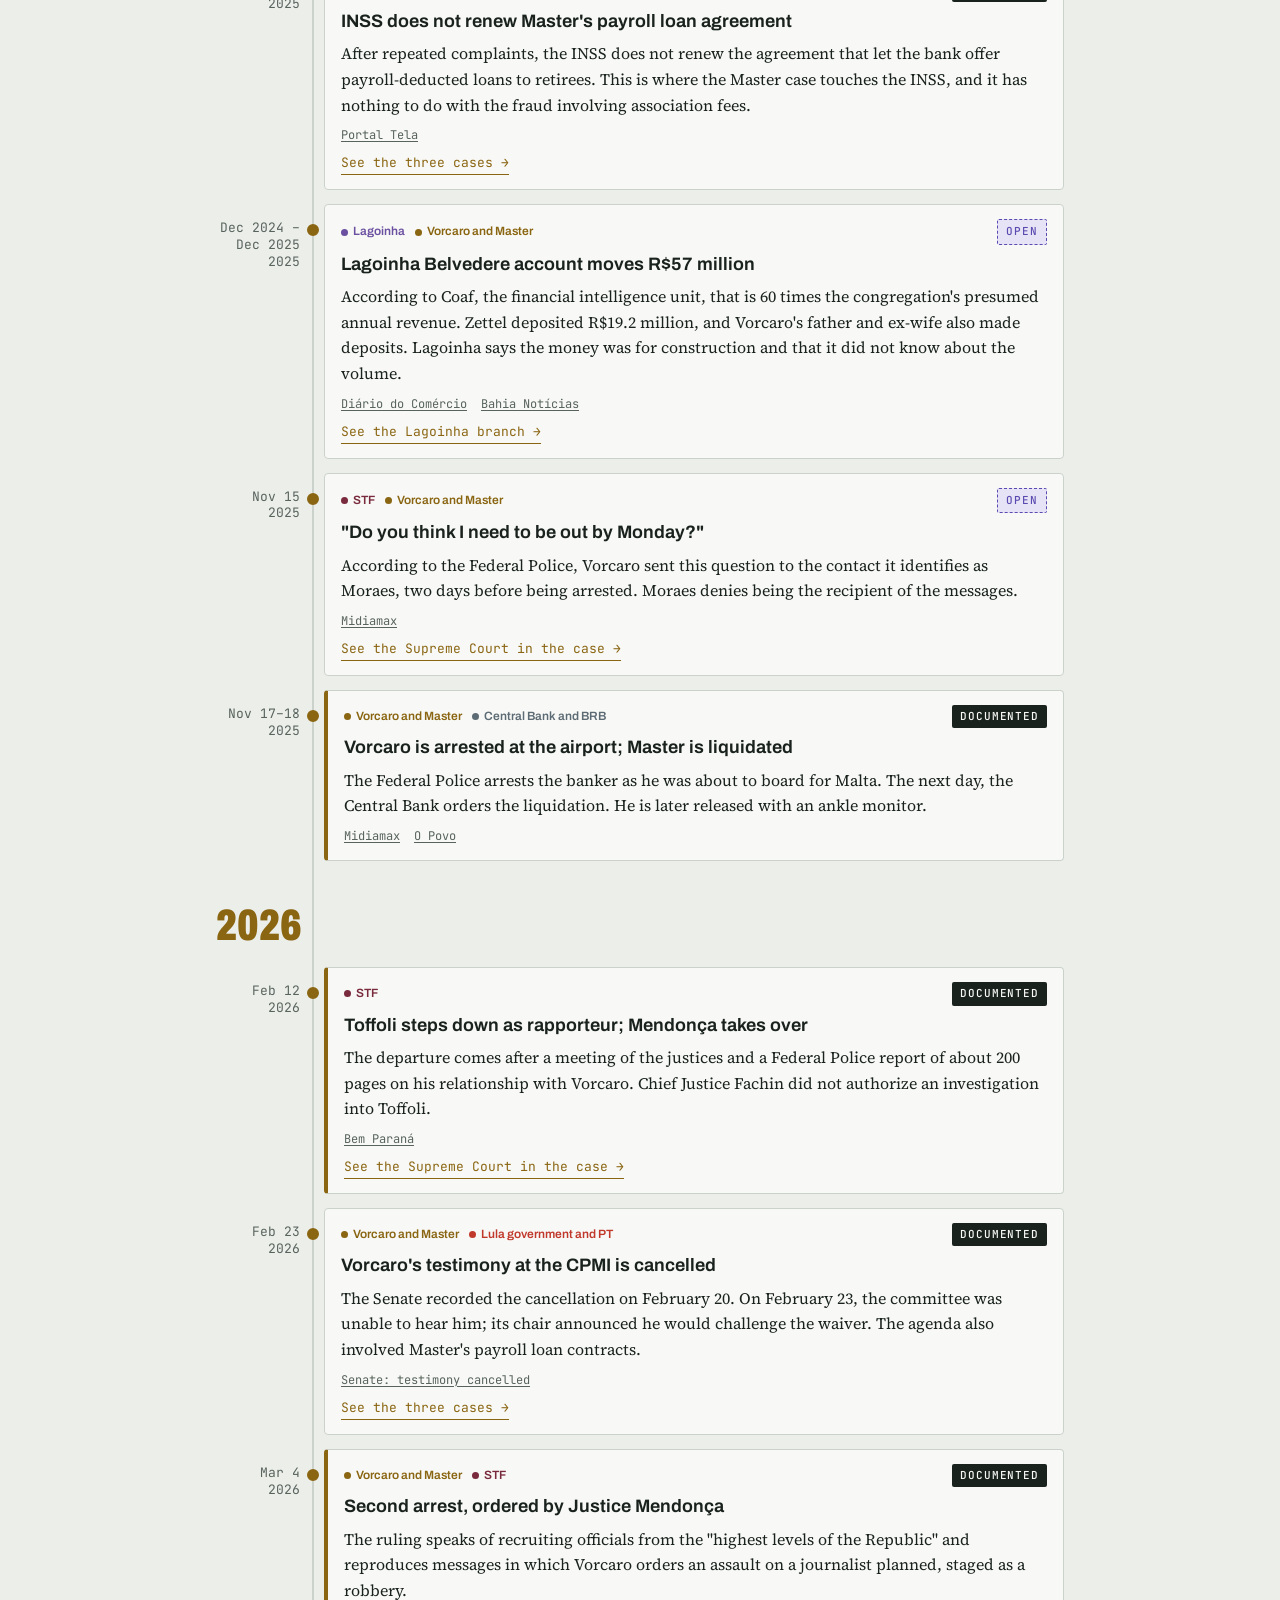
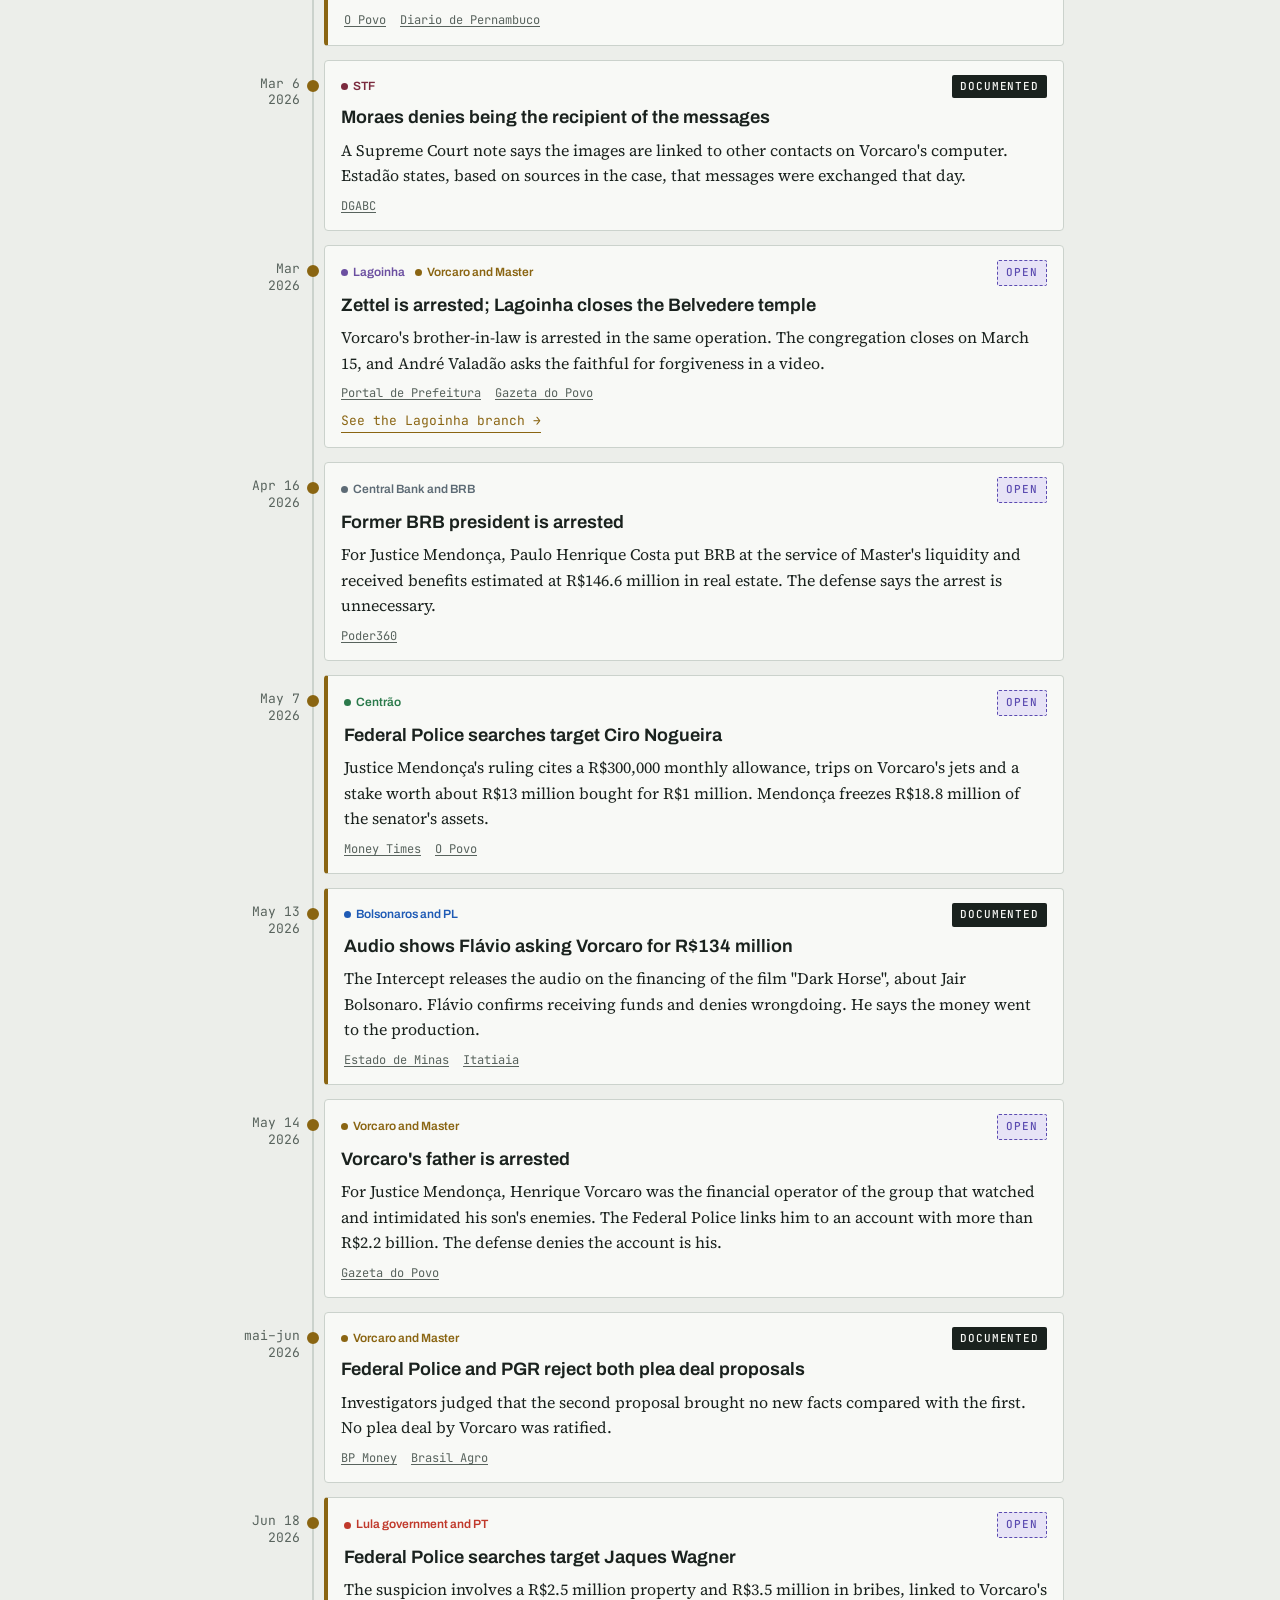
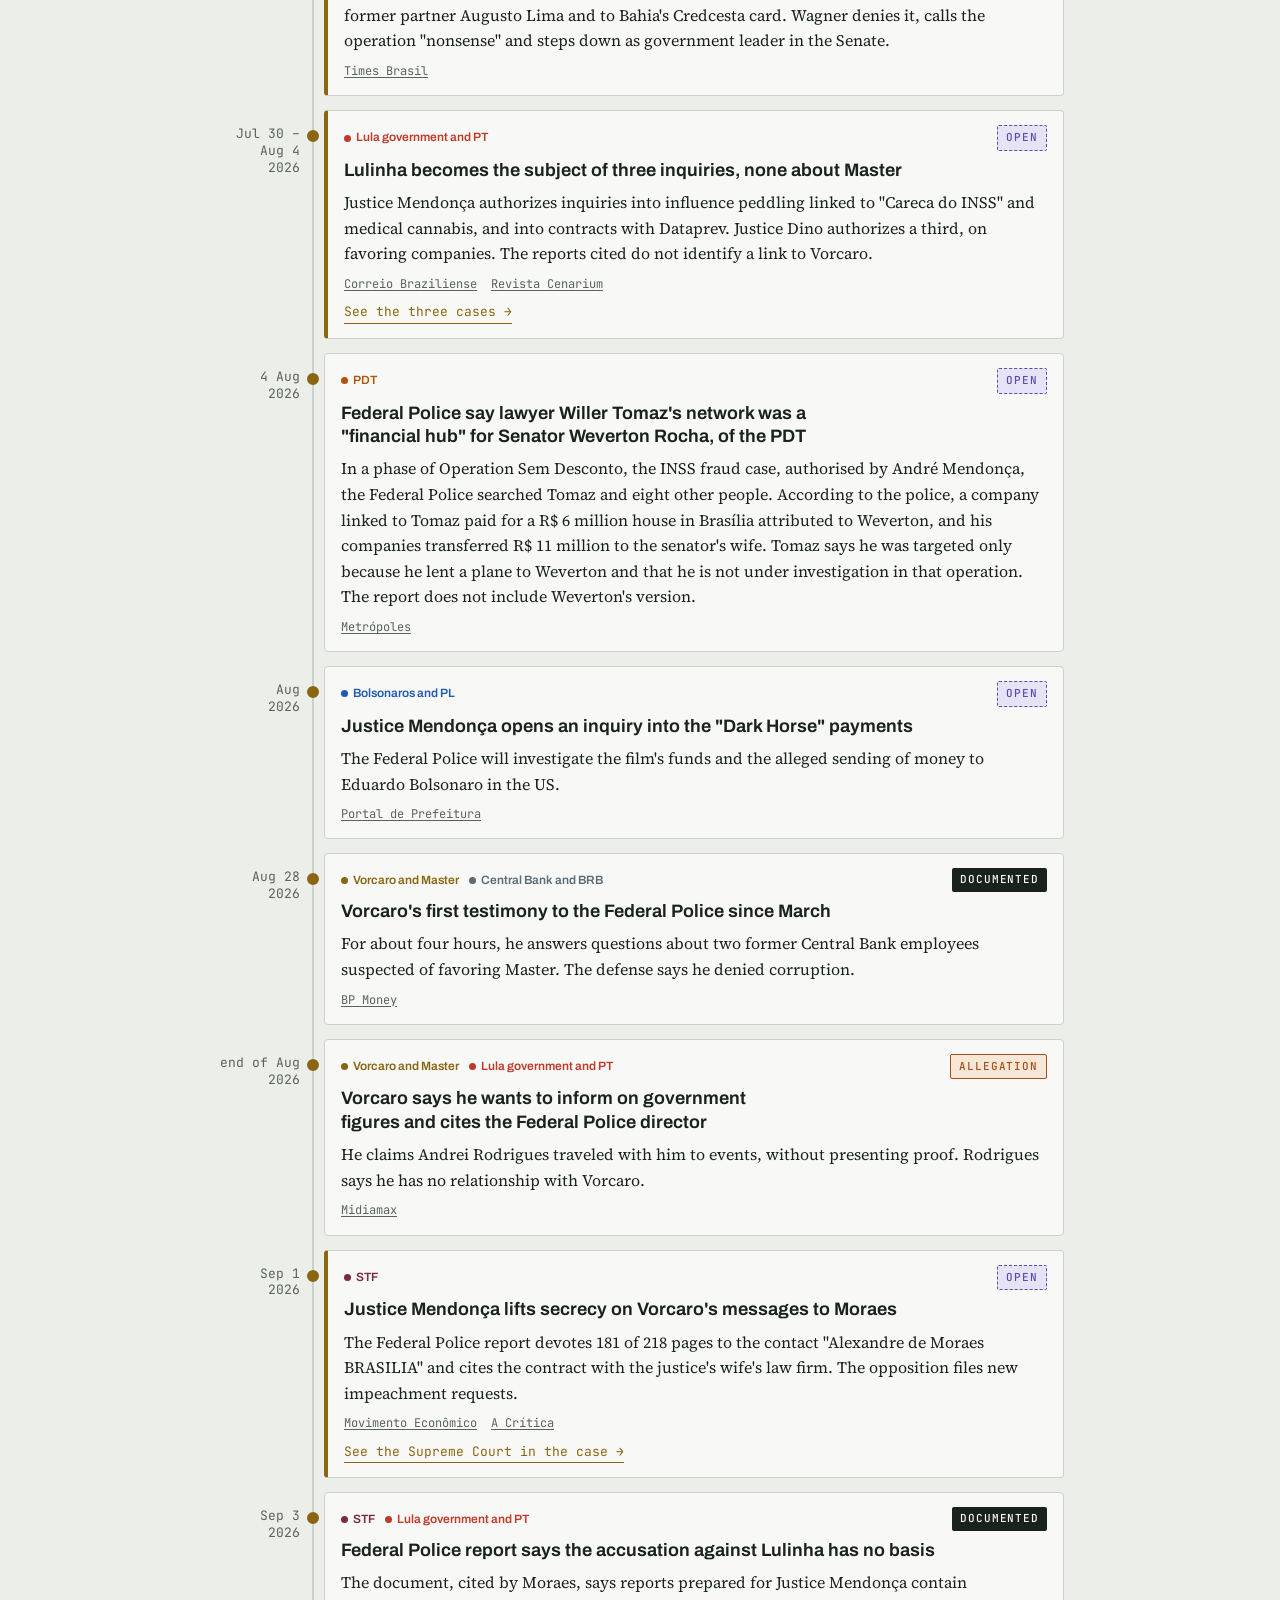
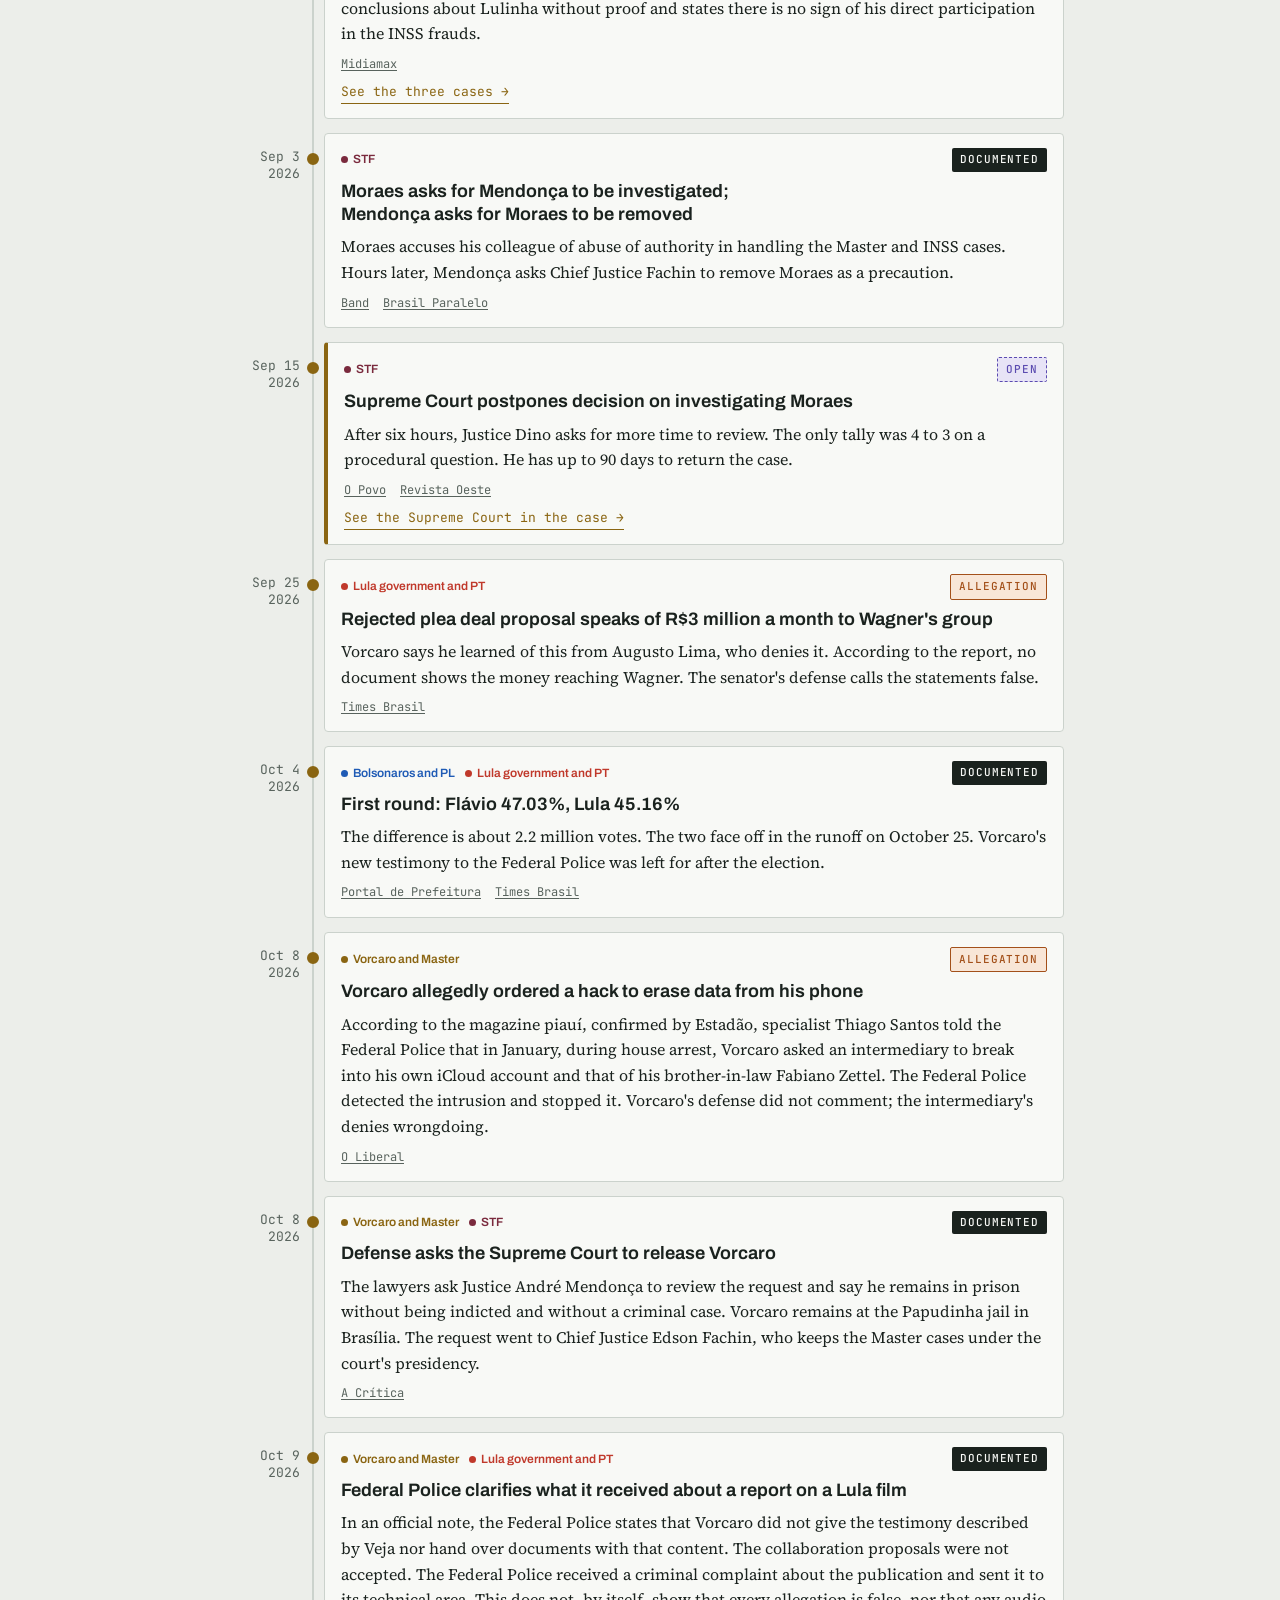
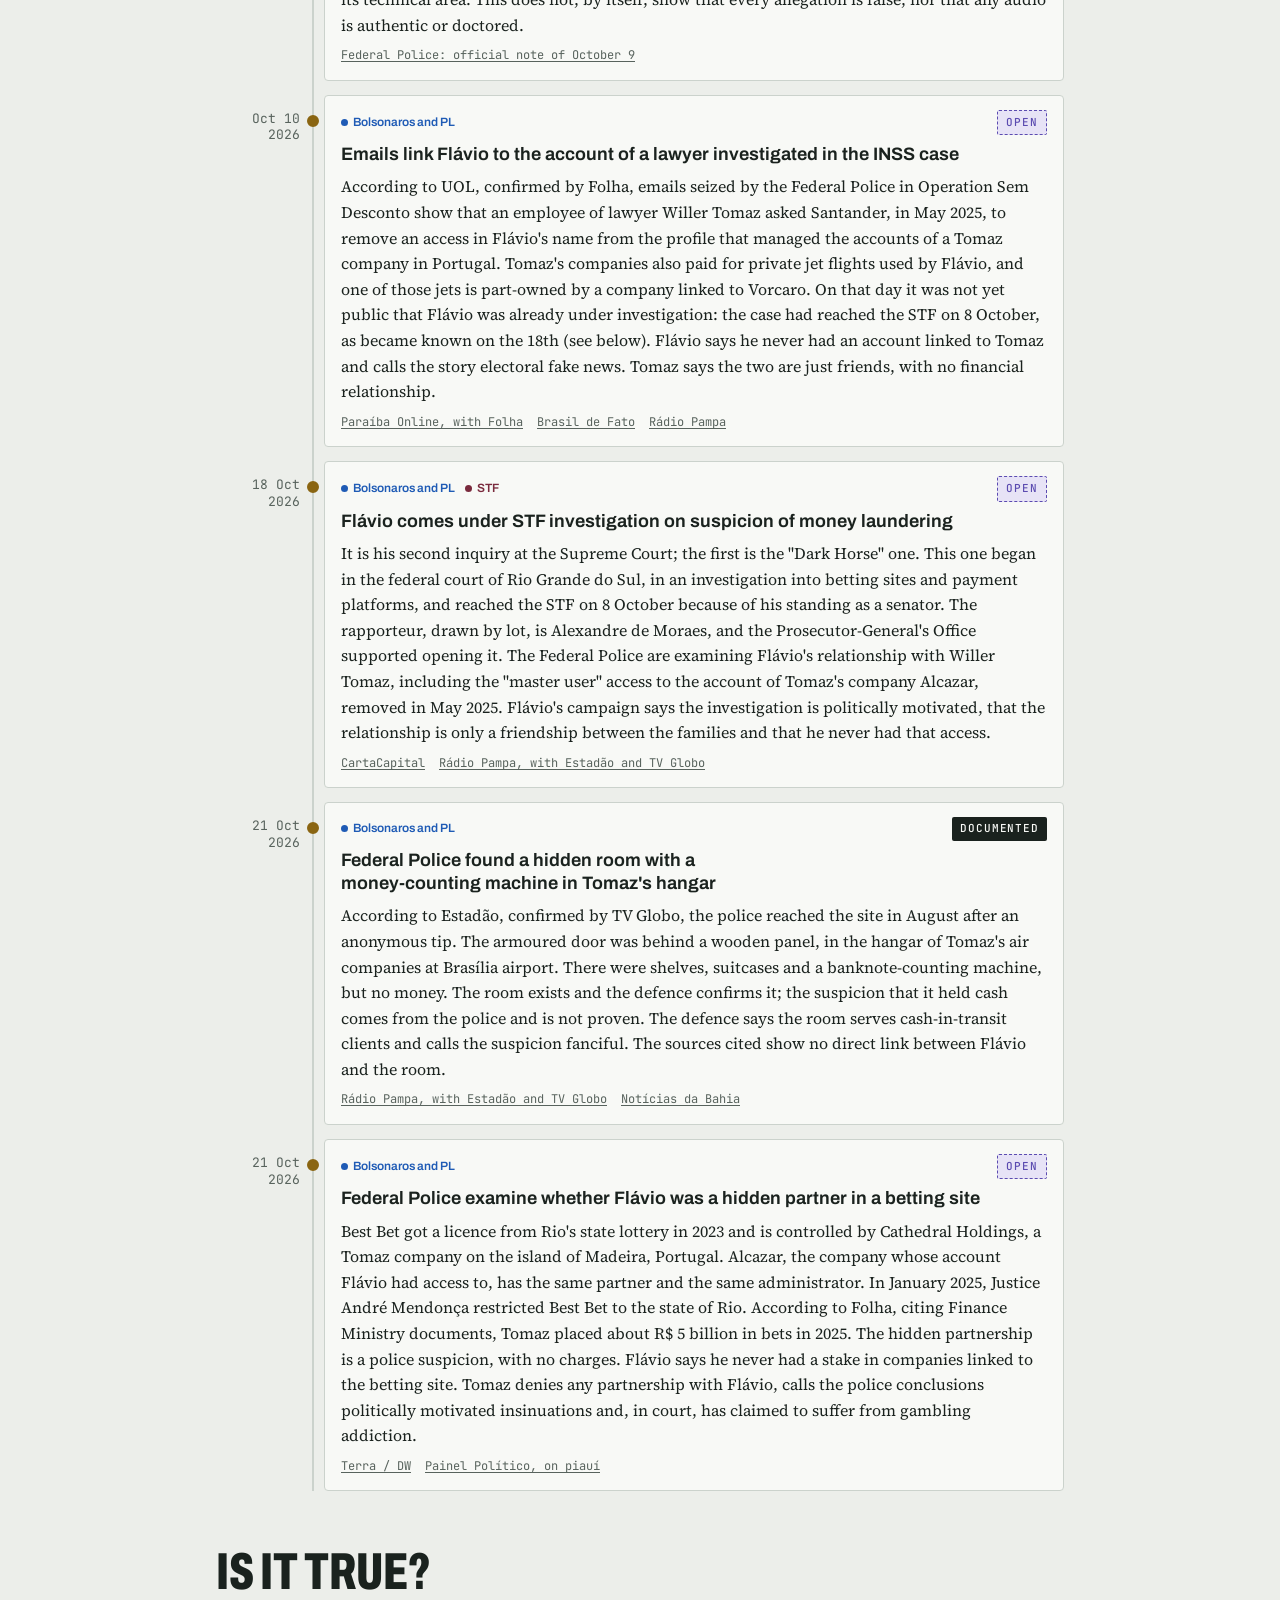
==== commit 6ca9cf17: "Rota Master: inquérito de Flávio no STF, sala secreta e Best Bet Corrige a frase que dizia que Flávi" ====
--- a/en/index.html
+++ b/en/index.html
@@ -235,7 +235,7 @@
         <h3>Right · PP and PL</h3>
         <ul>
           <li><b>Ciro Nogueira</b><span class="ev open">Open</span><small>Senator, PP, Piauí. Target of Federal Police searches in May 2026. The Federal Police speaks of a monthly allowance from Vorcaro; he denies it.</small></li>
-          <li><b>Flávio Bolsonaro</b><span class="ev open">Open</span><small>Senator, PL, Rio de Janeiro. Inquiry into Vorcaro's payments to the film "Dark Horse". He confirms the request and denies wrongdoing.</small></li>
+          <li><b>Flávio Bolsonaro</b><span class="ev open">Open</span><small>Senator, PL-RJ. Inquiry into Vorcaro's payments to the film "Dark Horse". Confirms the request and denies wrongdoing. Since October he has a second STF inquiry, into money laundering linked to lawyer Willer Tomaz, outside the Master case. Denies it.</small></li>
           <li><b>Nikolas Ferreira</b><span class="ev doc">Documented</span><small>Deputy, PL, Minas Gerais. Flew on Vorcaro's private jet during the 2022 campaign. In 2025 audio recordings, he calls the banker "Dani" and offers to introduce a former aide for a mining deal. He denies receiving money. The TCU audit court closed the plane case. <a href="lagoinha.html">See the sequence</a></small></li>
           <li><b>Filipe Barros</b><span class="ev doc">Documented</span><small>Deputy, PL, Paraná. In November 2024 he introduced a bill to revive the "Master amendment", which expanded the FGC deposit guarantee.</small></li>
         </ul>
@@ -309,6 +309,7 @@
           <li>The Central Bank liquidated Master in November 2025, and Vorcaro was arrested on his way to Malta.</li>
           <li>Lula received Vorcaro at the presidential palace on December 4, 2024, off the official schedule. Guido Mantega, who worked for the banker, arranged it.</li>
           <li>Flávio Bolsonaro asked Vorcaro for money for the film "Dark Horse" and confirms it.</li>
+          <li>Flávio has been under STF investigation since October 2026 on suspicion of money laundering linked to Willer Tomaz. The Federal Police found a hidden room with a money-counting machine in Tomaz's hangar, with no money inside.</li>
           <li>Nikolas Ferreira flew on Vorcaro's plane during the 2022 campaign.</li>
           <li>Justice Mendonça received Vorcaro in March 2025, before becoming rapporteur.</li>
           <li>Justice Toffoli stepped down as rapporteur after his family's resort's link to a fund of Vorcaro's brother-in-law became public.</li>
@@ -320,6 +321,7 @@
           <li>That Moraes acted as a justice in Vorcaro's favor. The Supreme Court has not yet decided whether to open an investigation.</li>
           <li>The allowances to Ciro Nogueira and the payments linked to Jaques Wagner. Both deny them.</li>
           <li>That the "Dark Horse" money went to Eduardo Bolsonaro.</li>
+          <li>That Flávio is a hidden partner in Best Bet or received money from Willer Tomaz's network, and that the hangar room held cash.</li>
           <li>That Lula did anything for Master. We found no public investigation against him in the sources cited as of the date of this review.</li>
           <li>Any link between Lulinha and Vorcaro or Master. None was found in the public sources cited.</li>
         </ul>
@@ -328,7 +330,7 @@
   </section>
 
   <footer>
-    <p>Update checked on October 12, 2026 (Tokyo), with news and documents dated in Brazil. Investigation is not conviction. When the person cited has responded, their version is in the text.</p>
+    <p>Update checked on 22 October 2026 (Tokyo), with news and documents dated in Brazil. Investigation is not conviction. Where the person named has responded, their version is in the text.</p>
     <p>Runoff: October 25, 2026.</p>
   </footer>
 
@@ -336,12 +338,12 @@
 <h2 id="h-fontes-revisao">Sources and limits of this reading</h2>
 <p>The political chart is a selection of five names, not a representative sample of the whole investigation. The figures for debts, guarantees and FGC payments have different bases and dates; they should not be added up as a final net loss. Personal relationships, trips and meetings are not the same as indictment or crime. Messages and reports released by the press are attributed to their sources, without certifying sealed case files.</p>
 <div class="src"><a href="https://www12.senado.leg.br/noticias/materias/2026/02/20/com-negativa-de-vorcaro-cpmi-do-inss-vai-ouvir-investigada-ligada-a-conafer" target="_blank" rel="noopener">Senate: testimony cancelled</a><a href="https://www.bcb.gov.br/detalhenoticia/20936/nota/undefined" target="_blank" rel="noopener">Central Bank: liquidation</a></div>
-<p style="font-size:14px"><a href="https://fcarvalhodev.github.io/rotas/en/metodologia.html">How we tell facts, allegations and interpretations apart</a> · Editorial review: October 10, 2026.</p>
+<p style="font-size:14px"><a href="https://fcarvalhodev.github.io/rotas/en/metodologia.html">How we tell facts, claims and interpretations apart</a> · Editorial review: 22 October 2026.</p>
 </section>
 </main>
 
 <script>
-const A={vorcaro:["Vorcaro and Master","var(--c-vorcaro)"],stf:["STF","var(--c-stf)"],gov:["Lula government and PT","var(--c-gov)"],pl:["Bolsonaros and PL","var(--c-pl)"],centrao:["Centrão","var(--c-centrao)"],bc:["Central Bank and BRB","var(--c-bc)"],ig:["Lagoinha","var(--c-ig)"]};
+const A={vorcaro:["Vorcaro and Master","var(--c-vorcaro)"],stf:["STF","var(--c-stf)"],gov:["Lula government and PT","var(--c-gov)"],pl:["Bolsonaros and PL","var(--c-pl)"],centrao:["Centrão","var(--c-centrao)"],bc:["Central Bank and BRB","var(--c-bc)"],ig:["Lagoinha","var(--c-ig)"],pdt:["PDT","var(--c-pdt)"]};
 const E=[
  {y:2019,d:"2nd half",a:["bc","vorcaro"],ev:"doc",t:"Central Bank authorizes Vorcaro to take over Banco Máxima",
   b:"From then on the conglomerate grows with capital injections and CDBs sold on investment platforms. In 2021 Máxima becomes Banco Master.",
@@ -439,6 +441,9 @@
  {y:2026,d:"Jul 30 – Aug 4",k:1,a:["gov"],ev:"open",t:"Lulinha becomes the subject of three inquiries, none about Master",
   b:"Justice Mendonça authorizes inquiries into influence peddling linked to \"Careca do INSS\" and medical cannabis, and into contracts with Dataprev. Justice Dino authorizes a third, on favoring companies. The reports cited do not identify a link to Vorcaro.",
   s:[["Correio Braziliense","https://edicao.correiobraziliense.com.br/correiobraziliense/2026/07/31/13594c/pdf/A02-POL-3107-DIG.pdf"],["Revista Cenarium","https://revistacenarium.com.br/understanding-the-investigations-authorized-by-the-stf-against-lulinha/"]],l:["See the three cases","tres-casos.html"]},
+ {y:2026,d:"4 Aug",a:["pdt"],ev:"open",t:"Federal Police say lawyer Willer Tomaz's network was a \"financial hub\" for Senator Weverton Rocha, of the PDT",
+  b:"In a phase of Operation Sem Desconto, the INSS fraud case, authorised by André Mendonça, the Federal Police searched Tomaz and eight other people. According to the police, a company linked to Tomaz paid for a R$ 6 million house in Brasília attributed to Weverton, and his companies transferred R$ 11 million to the senator's wife. Tomaz says he was targeted only because he lent a plane to Weverton and that he is not under investigation in that operation. The report does not include Weverton's version.",
+  s:[["Metrópoles","https://www.metropoles.com/brasil/pf-diz-que-willer-tomaz-operava-hub-financeiro-para-weverton-rocha"]]},
  {y:2026,d:"Aug",a:["pl"],ev:"open",t:"Justice Mendonça opens an inquiry into the \"Dark Horse\" payments",
   b:"The Federal Police will investigate the film's funds and the alleged sending of money to Eduardo Bolsonaro in the US.",
   s:[["Portal de Prefeitura","https://portaldeprefeitura.com.br/tags/andre-mendonca/"]]},
@@ -476,8 +481,17 @@
    b:"In an official note, the Federal Police states that Vorcaro did not give the testimony described by Veja nor hand over documents with that content. The collaboration proposals were not accepted. The Federal Police received a criminal complaint about the publication and sent it to its technical area. This does not, by itself, show that every allegation is false, nor that any audio is authentic or doctored.",
    s:[["Federal Police: official note of October 9","https://www.gov.br/pf/pt-br/assuntos/noticias/2026/10/nota-a-imprensa-1/"]]},
 {y:2026,d:"Oct 10",a:["pl"],ev:"open",t:"Emails link Flávio to the account of a lawyer investigated in the INSS case",
-  b:"According to UOL, confirmed by Folha, emails seized by the Federal Police in Operation Sem Desconto show that an employee of lawyer Willer Tomaz asked Santander, in May 2025, to remove access in Flávio's name from the profile that managed the accounts of one of Tomaz's companies in Portugal. Tomaz's companies also paid for private jet flights used by Flávio, and one of those jets is co-owned by a company linked to Vorcaro. Flávio is not under investigation; the Federal Police is examining whether Tomaz's network also served him. Flávio says he never had an account linked to Tomaz and calls the story electoral fake news. Tomaz says the two are just friends, with no financial relationship.",
-  s:[["Paraíba Online, with Folha","https://paraibaonline.com.br/eleicoes/2026/10/10/flavio-emails-indicam-que-ele-dividia-conta-com-suspeito-de-lavar-dinheiro-do-inss/"],["Brasil de Fato","https://www.brasildefato.com.br/2026/10/10/flavio-bolsonaro-dividia-conta-com-investigado-por-desvios-no-inss-indicam-e-mails/"],["Rádio Pampa","https://www.radiopampa.com.br/e-mails-indicam-que-flavio-bolsonaro-dividia-conta-com-suspeito-de-lavar-dinheiro-do-inss/"]]}
+  b:"According to UOL, confirmed by Folha, emails seized by the Federal Police in Operation Sem Desconto show that an employee of lawyer Willer Tomaz asked Santander, in May 2025, to remove an access in Flávio's name from the profile that managed the accounts of a Tomaz company in Portugal. Tomaz's companies also paid for private jet flights used by Flávio, and one of those jets is part-owned by a company linked to Vorcaro. On that day it was not yet public that Flávio was already under investigation: the case had reached the STF on 8 October, as became known on the 18th (see below). Flávio says he never had an account linked to Tomaz and calls the story electoral fake news. Tomaz says the two are just friends, with no financial relationship.",
+  s:[["Paraíba Online, with Folha","https://paraibaonline.com.br/eleicoes/2026/10/10/flavio-emails-indicam-que-ele-dividia-conta-com-suspeito-de-lavar-dinheiro-do-inss/"],["Brasil de Fato","https://www.brasildefato.com.br/2026/10/10/flavio-bolsonaro-dividia-conta-com-investigado-por-desvios-no-inss-indicam-e-mails/"],["Rádio Pampa","https://www.radiopampa.com.br/e-mails-indicam-que-flavio-bolsonaro-dividia-conta-com-suspeito-de-lavar-dinheiro-do-inss/"]]},
+ {y:2026,d:"18 Oct",a:["pl","stf"],ev:"open",t:"Flávio comes under STF investigation on suspicion of money laundering",
+  b:"It is his second inquiry at the Supreme Court; the first is the \"Dark Horse\" one. This one began in the federal court of Rio Grande do Sul, in an investigation into betting sites and payment platforms, and reached the STF on 8 October because of his standing as a senator. The rapporteur, drawn by lot, is Alexandre de Moraes, and the Prosecutor-General's Office supported opening it. The Federal Police are examining Flávio's relationship with Willer Tomaz, including the \"master user\" access to the account of Tomaz's company Alcazar, removed in May 2025. Flávio's campaign says the investigation is politically motivated, that the relationship is only a friendship between the families and that he never had that access.",
+  s:[["CartaCapital","https://www.cartacapital.com.br/politica/flavio-bolsonaro-e-alvo-de-segundo-inquerito-no-stf-por-suspeita-de-lavagem-de-dinheiro/"],["Rádio Pampa, with Estadão and TV Globo","https://www.radiopampa.com.br/advogado-amigo-de-flavio-bolsonaro-tinha-sala-secreta-para-dinheiro-vivo-no-aeroporto-de-brasilia-diz-a-policia-federal/"]]},
+ {y:2026,d:"21 Oct",a:["pl"],ev:"doc",t:"Federal Police found a hidden room with a money-counting machine in Tomaz's hangar",
+  b:"According to Estadão, confirmed by TV Globo, the police reached the site in August after an anonymous tip. The armoured door was behind a wooden panel, in the hangar of Tomaz's air companies at Brasília airport. There were shelves, suitcases and a banknote-counting machine, but no money. The room exists and the defence confirms it; the suspicion that it held cash comes from the police and is not proven. The defence says the room serves cash-in-transit clients and calls the suspicion fanciful. The sources cited show no direct link between Flávio and the room.",
+  s:[["Rádio Pampa, with Estadão and TV Globo","https://www.radiopampa.com.br/advogado-amigo-de-flavio-bolsonaro-tinha-sala-secreta-para-dinheiro-vivo-no-aeroporto-de-brasilia-diz-a-policia-federal/"],["Notícias da Bahia","https://noticiasdabahia.com.br/pf-investiga-flavio-bolsonaro-e-amigo-por-suspeita-de-lavagem-de-dinheiro-com-bets/"]]},
+ {y:2026,d:"21 Oct",a:["pl"],ev:"open",t:"Federal Police examine whether Flávio was a hidden partner in a betting site",
+  b:"Best Bet got a licence from Rio's state lottery in 2023 and is controlled by Cathedral Holdings, a Tomaz company on the island of Madeira, Portugal. Alcazar, the company whose account Flávio had access to, has the same partner and the same administrator. In January 2025, Justice André Mendonça restricted Best Bet to the state of Rio. According to Folha, citing Finance Ministry documents, Tomaz placed about R$ 5 billion in bets in 2025. The hidden partnership is a police suspicion, with no charges. Flávio says he never had a stake in companies linked to the betting site. Tomaz denies any partnership with Flávio, calls the police conclusions politically motivated insinuations and, in court, has claimed to suffer from gambling addiction.",
+  s:[["Terra / DW","https://www.terra.com.br/noticias/o-que-se-sabe-sobre-suposto-elo-de-flavio-bolsonaro-com-esquema-de-bets,565fe97eae2082589f7650575db2a9eda3q1wpce.html"],["Painel Político, on piauí","https://painelpolitico.com/a-bet-do-flavio-e-do-willer-segundo-a-piaui"]]}
 ];
 const EVL={doc:"Documented",alleg:"Allegation",open:"Open",no:"Not on record"};
 const esc=s=>s.replace(/&/g,"&amp;").replace(/</g,"&lt;");
@@ -530,7 +544,9 @@
  ["The Lagoinha church is under investigation in the Master case.","Social media","unproven","We found no formal public investigation against the church as an institution in the sources cited. What is in the reports is the account of one congregation, presided over by Vorcaro's brother-in-law, and family members linked to it.",[["Portal de Prefeitura","https://portaldeprefeitura.com.br/cotidiano/lagoinha-afastou-cunhado-vorcaro-nega-vinculo-banco-master/616843/"],["Diário do Comércio","https://diariodocomercio.com.br/legislacao/igreja-da-lagoinha-gerida-por-cunhado-de-vorcaro/"]]],
  ["I have no personal, business or institutional link with Vorcaro.","Nikolas, in March 2026","part","There is no proof of a business link or of money. But there was direct contact: he flew on the jet linked to Vorcaro in 2022, and in 2025 called him \"Dani\" in audio recordings. He himself admits the contacts. We found no public investigation against him in the sources cited as of the date of this review.",[["Correio da Manhã","https://www.correiodamanha.com.br/politica/2026/09/316681-em-audios-nikolas-chama-vorcaro-de-dani-e-pede-ajuda-para-ex-assessor.html"],["Poder360","https://www.poder360.com.br/poder-congresso/nao-recebi-um-tostao-de-vorcaro-e-nem-o-encontrei-diz-nikolas/"]]],
  ["Flávio only asked for sponsorship, there is nothing illegal.","Flávio's campaign","open","Flávio confirms the request. Its legality is what is under investigation: Justice Mendonça opened an inquiry into the payments to the film and the possible sending of money to Eduardo Bolsonaro.",[["Itatiaia","https://www.itatiaia.com.br/politica/a-reacao-de-nikolas-ao-audio-enviado-por-flavio-bolsonaro-a-vorcaro/"],["Portal de Prefeitura","https://portaldeprefeitura.com.br/tags/andre-mendonca/"]]],
- ["Vorcaro has already informed on Lula, Moraes and Toffoli.","Viral video","no","The video was generated by AI. Both plea deal proposals were rejected, and none was ratified.",[["Aos Fatos","https://www.aosfatos.org/noticias/video-ia-engana-vorcaro-delatou-moraes-toffoli-lula/"]]]
+ ["Vorcaro has already informed on Lula, Moraes and Toffoli.","Viral video","no","The video was generated by AI. Both plea deal proposals were rejected, and none was ratified.",[["Aos Fatos","https://www.aosfatos.org/noticias/video-ia-engana-vorcaro-delatou-moraes-toffoli-lula/"]]],
+ ["Flávio Bolsonaro is not under investigation.","Social media","no","He is under investigation in two STF inquiries: the \"Dark Horse\" film one, with André Mendonça, and, since October 2026, one on suspected money laundering linked to lawyer Willer Tomaz, with Alexandre de Moraes. Investigation is not conviction, and Flávio denies wrongdoing in both cases.",[["CartaCapital","https://www.cartacapital.com.br/politica/flavio-bolsonaro-e-alvo-de-segundo-inquerito-no-stf-por-suspeita-de-lavagem-de-dinheiro/"]]],
+ ["The Federal Police found cash in the secret room linked to Flávio's friend.","Social media","no","The police found the room, with suitcases and a banknote-counting machine, but no money. The suspicion that it held cash is not proven, and Willer Tomaz's defence says it serves cash-in-transit clients.",[["Rádio Pampa, with Estadão and TV Globo","https://www.radiopampa.com.br/advogado-amigo-de-flavio-bolsonaro-tinha-sala-secreta-para-dinheiro-vivo-no-aeroporto-de-brasilia-diz-a-policia-federal/"]]]
 ];
 const ML={unproven:"Not shown",no:"False",part:"Half true",doc:"True",open:"Open"};
 document.getElementById("myths").innerHTML=M.map(m=>`<article class="myth"><div class="say"><small>${m[1]}</small><q>${esc(m[0])}</q></div><div class="is"><span class="ev ${m[2]}" style="justify-self:start">${ML[m[2]]}</span><p>${esc(m[3])}</p><div class="src">${m[4].map(s=>s[1][0]==="#"?`<a href="${s[1]}">${s[0]} ↑</a>`:`<a href="${s[1]}" target="_blank" rel="noopener">${s[0]}</a>`).join("")}</div></div></article>`).join("");
--- a/estilo.css
+++ b/estilo.css
@@ -3,7 +3,7 @@
   --bg:#eceeea; --paper:#f8f9f6; --ink:#1a221e; --muted:#58635d; --line:#cbd2cc;
   --accent:#8a6512; --accent-soft:#f0e6cb;
   --doc:#1a221e; --alleg:#a3501a; --alleg-soft:#f8e6d7; --open:#5b4bb0; --open-soft:#e7e3f6; --no:#a11d33; --no-soft:#f7dde1;
-  --c-vorcaro:#8a6512; --c-stf:#7a2a3d; --c-gov:#c0392b; --c-pl:#1f5bb5; --c-centrao:#2b7a4b; --c-bc:#5d6b75;
+  --c-vorcaro:#8a6512; --c-stf:#7a2a3d; --c-gov:#c0392b; --c-pl:#1f5bb5; --c-centrao:#2b7a4b; --c-bc:#5d6b75; --c-pdt:#b4530a;
   --display:"Archivo","Arial Narrow",Impact,sans-serif;
   --body:"Source Serif 4",Georgia,"Times New Roman",serif;
   --ui:"Archivo",system-ui,-apple-system,"Segoe UI",sans-serif;
@@ -13,13 +13,13 @@
   --bg:#111613; --paper:#18201c; --ink:#e5eae6; --muted:#9ba8a1; --line:#2b3530;
   --accent:#e0b552; --accent-soft:#3a2f14;
   --doc:#e5eae6; --alleg:#f0a066; --alleg-soft:#3a2516; --open:#ab9ff0; --open-soft:#29254a; --no:#f07a8c; --no-soft:#3d1a21;
-  --c-vorcaro:#e0b552; --c-stf:#e0899c; --c-gov:#f2796c; --c-pl:#78a8f2; --c-centrao:#6cc492; --c-bc:#a7b6c0;
+  --c-vorcaro:#e0b552; --c-stf:#e0899c; --c-gov:#f2796c; --c-pl:#78a8f2; --c-centrao:#6cc492; --c-bc:#a7b6c0; --c-pdt:#f0a060;
   color-scheme:dark}}
 :root[data-theme="dark"]{
   --bg:#111613; --paper:#18201c; --ink:#e5eae6; --muted:#9ba8a1; --line:#2b3530;
   --accent:#e0b552; --accent-soft:#3a2f14;
   --doc:#e5eae6; --alleg:#f0a066; --alleg-soft:#3a2516; --open:#ab9ff0; --open-soft:#29254a; --no:#f07a8c; --no-soft:#3d1a21;
-  --c-vorcaro:#e0b552; --c-stf:#e0899c; --c-gov:#f2796c; --c-pl:#78a8f2; --c-centrao:#6cc492; --c-bc:#a7b6c0;
+  --c-vorcaro:#e0b552; --c-stf:#e0899c; --c-gov:#f2796c; --c-pl:#78a8f2; --c-centrao:#6cc492; --c-bc:#a7b6c0; --c-pdt:#f0a060;
   color-scheme:dark}
 
 *{box-sizing:border-box}
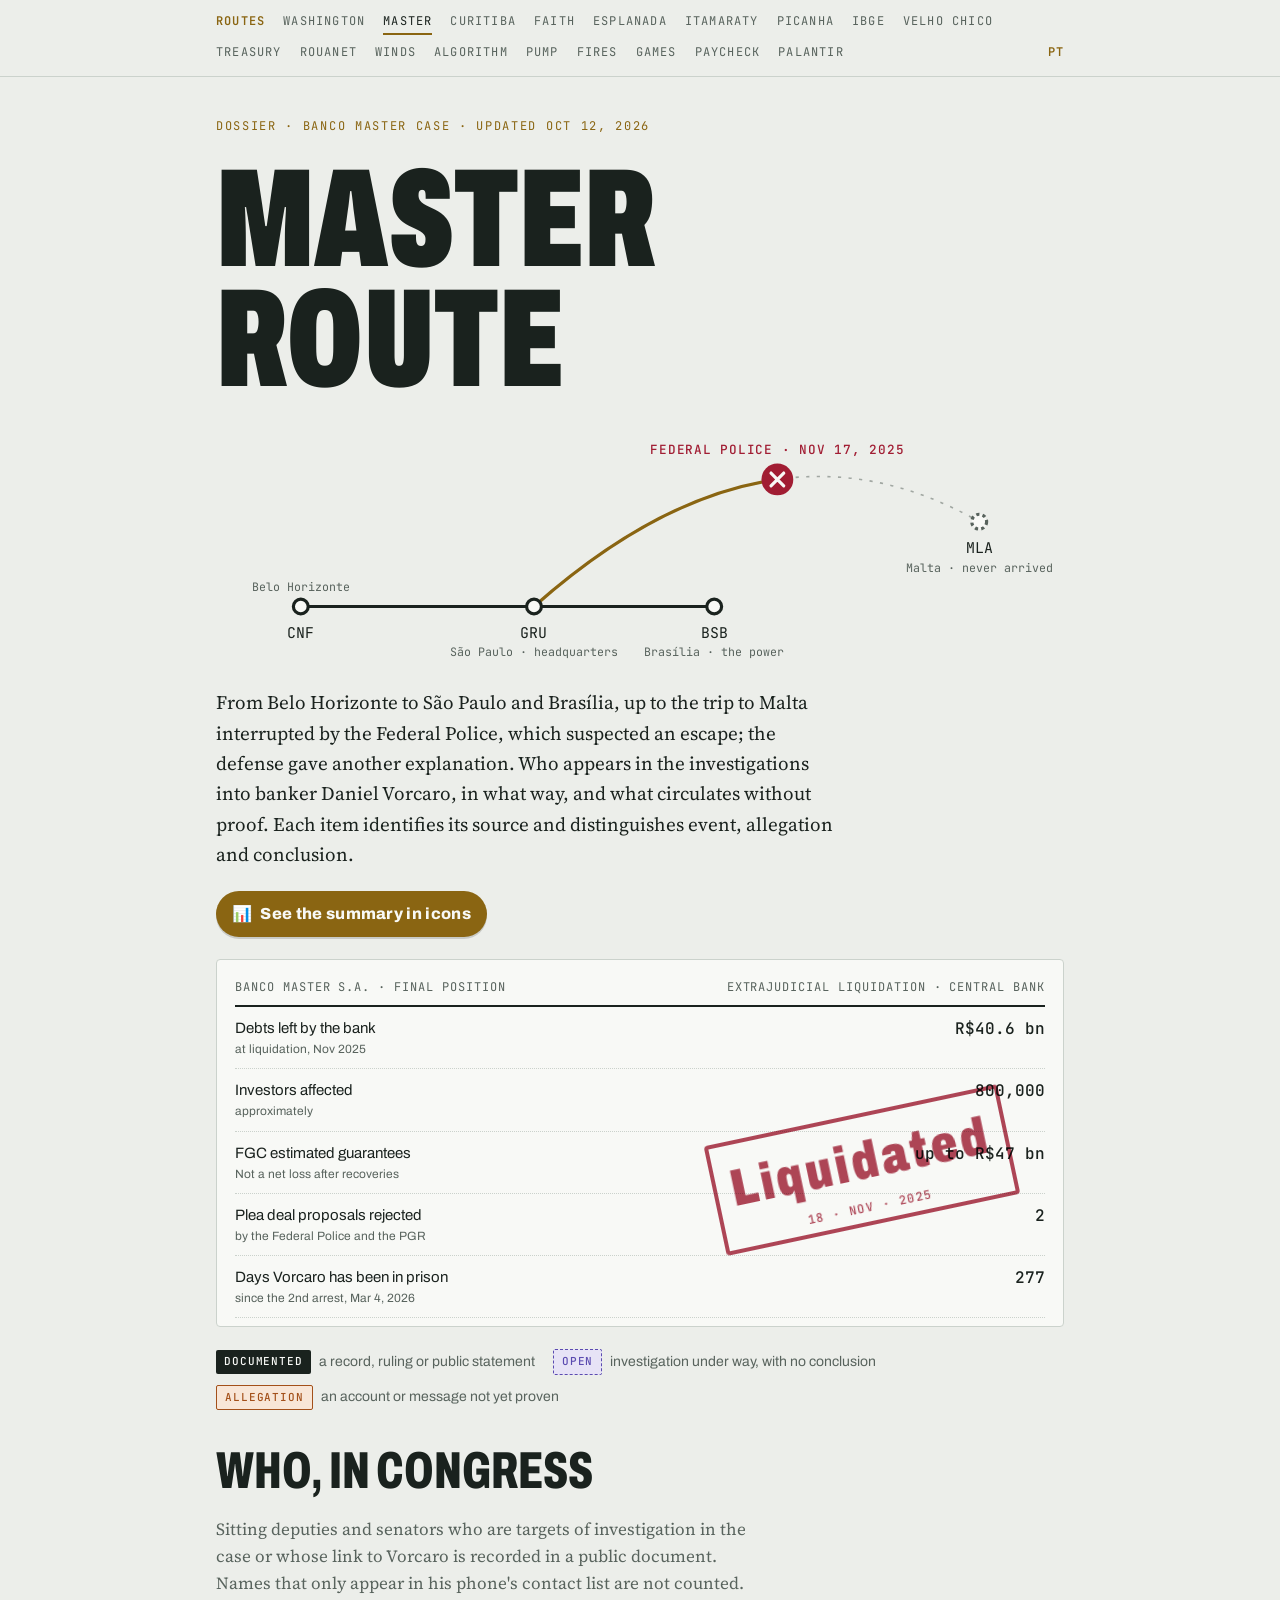
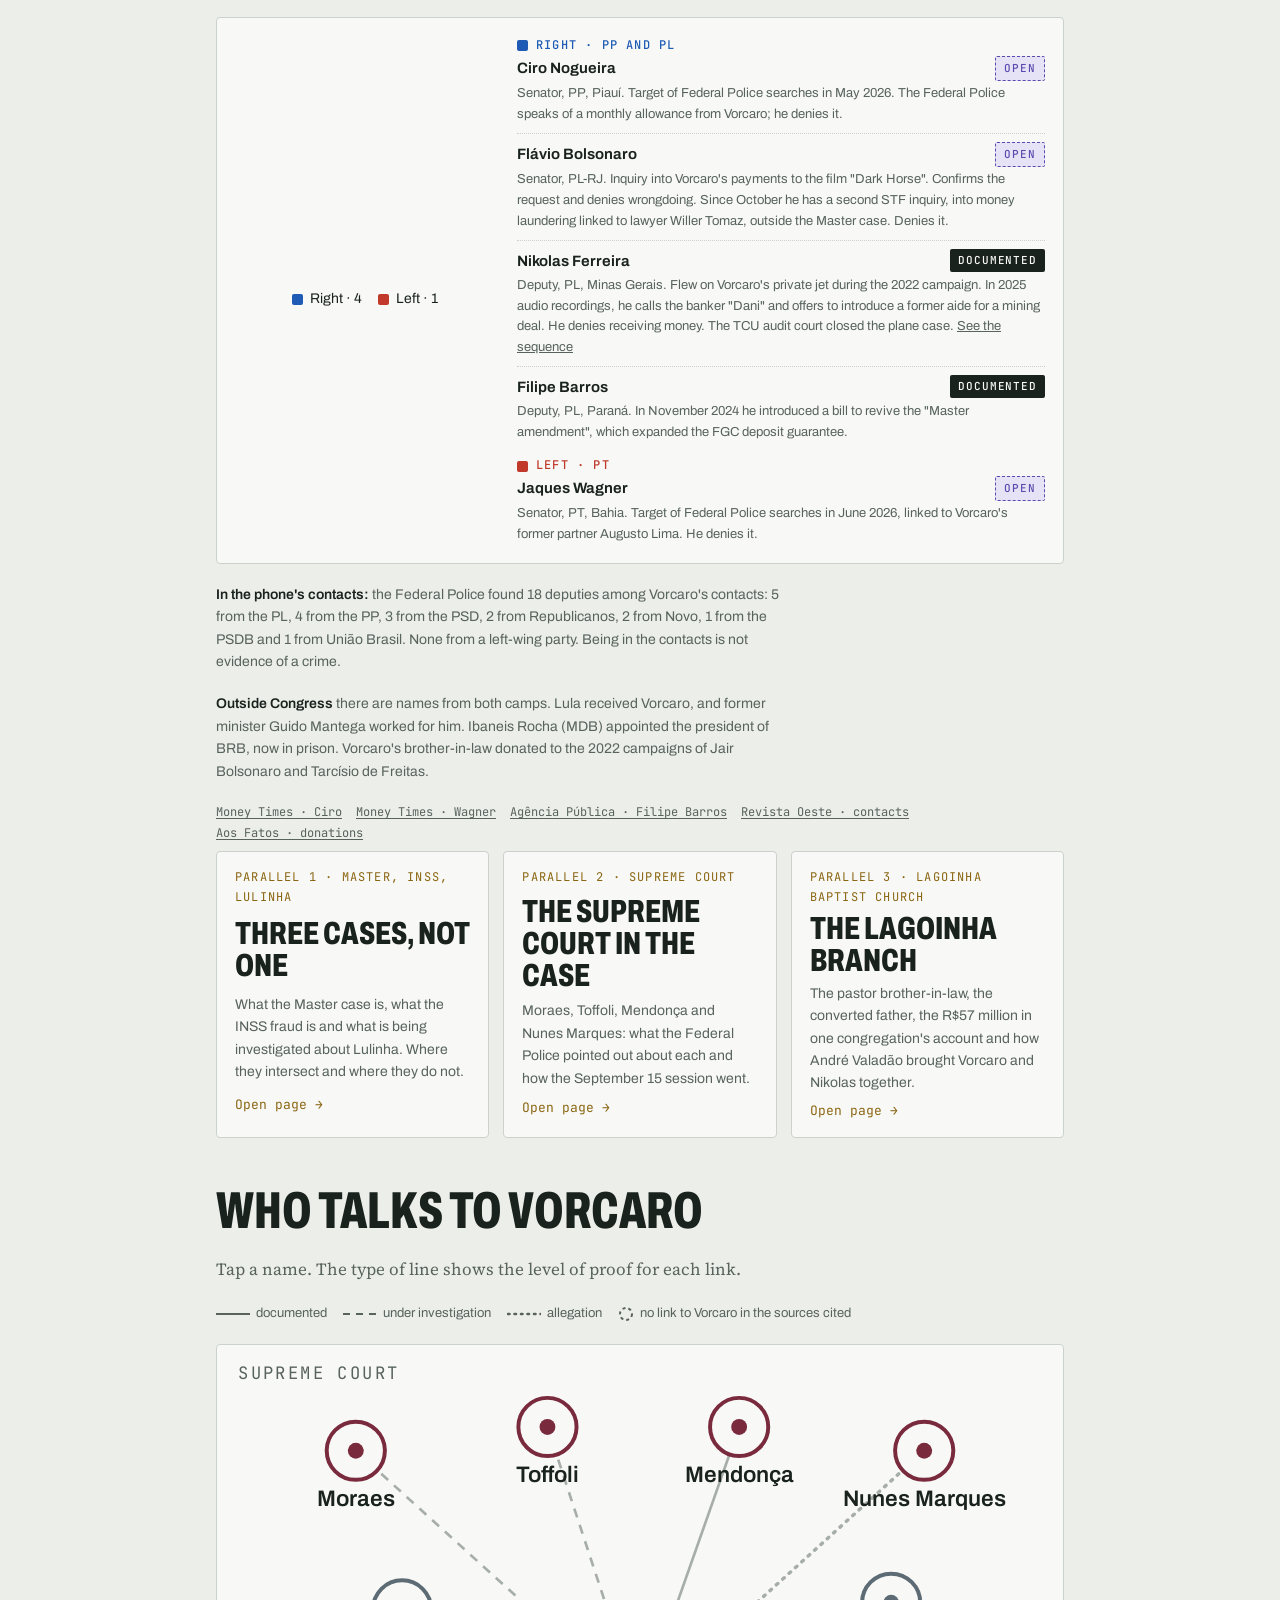
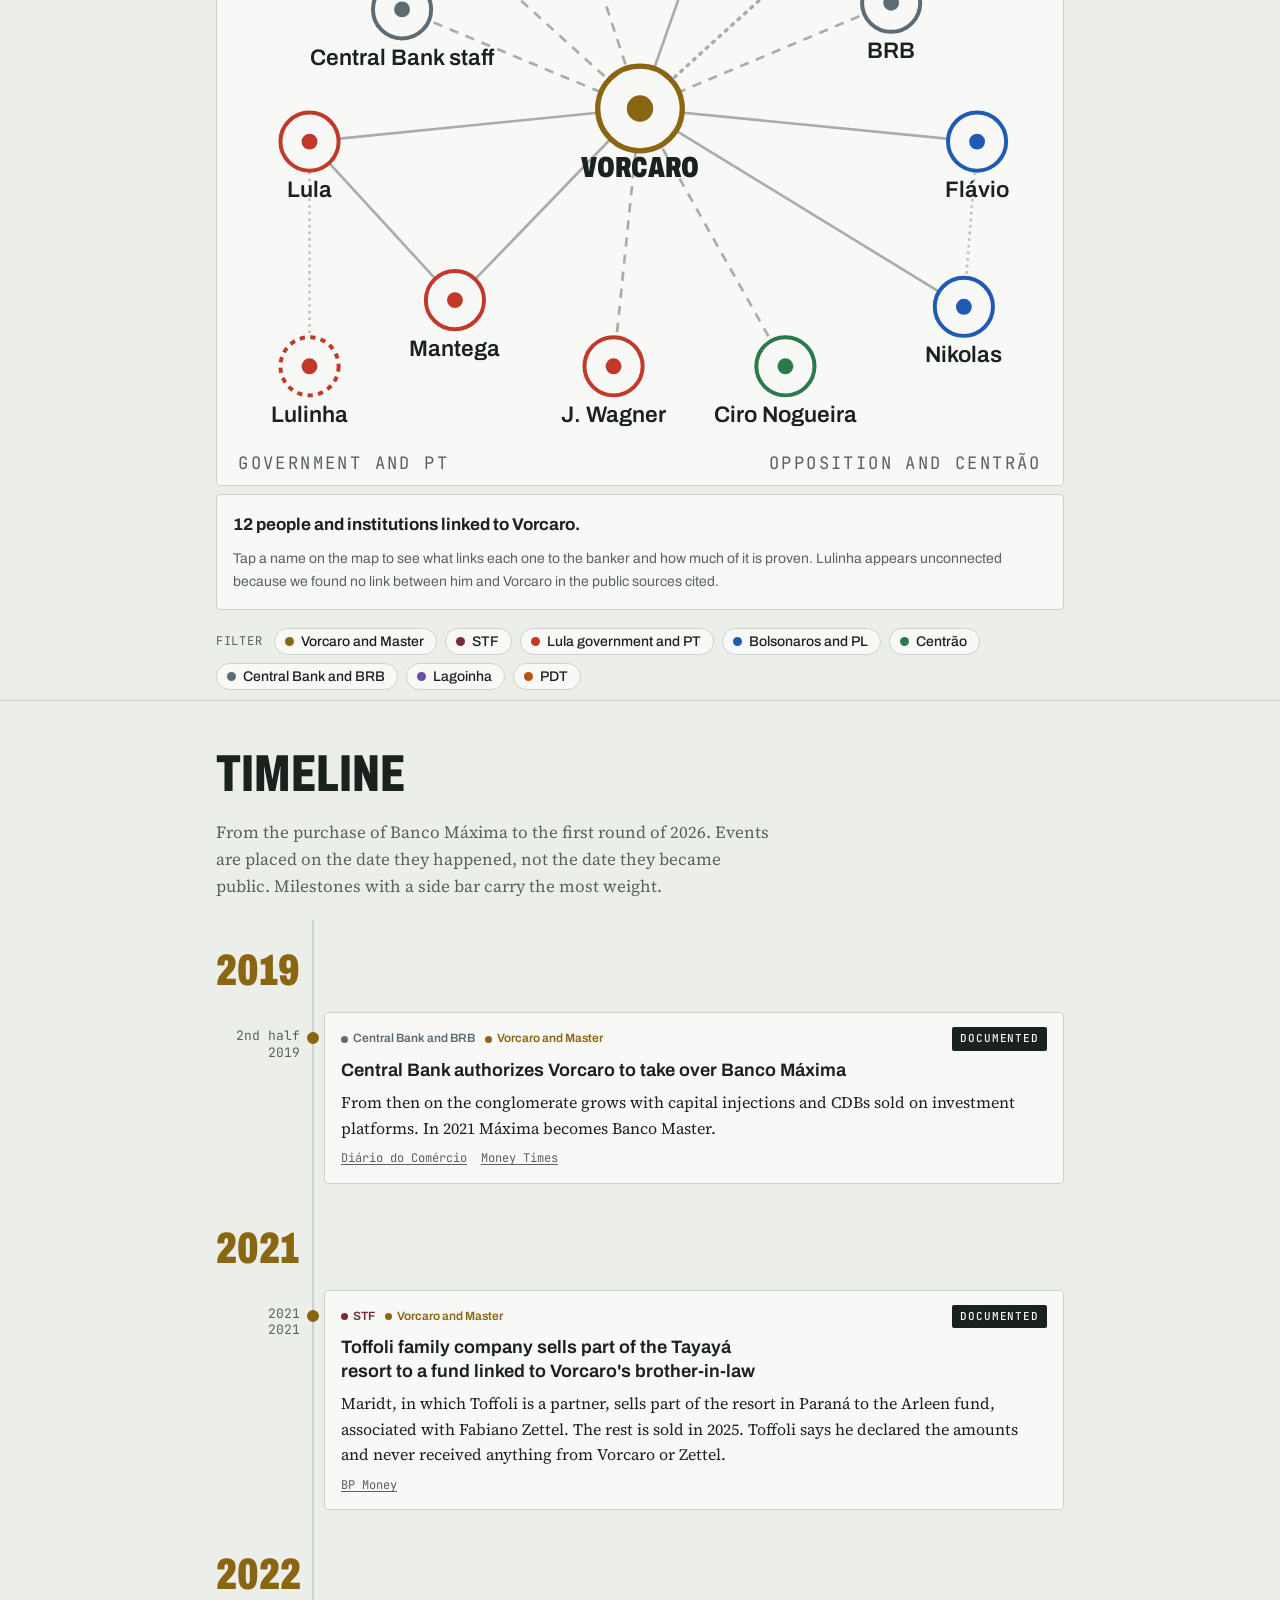
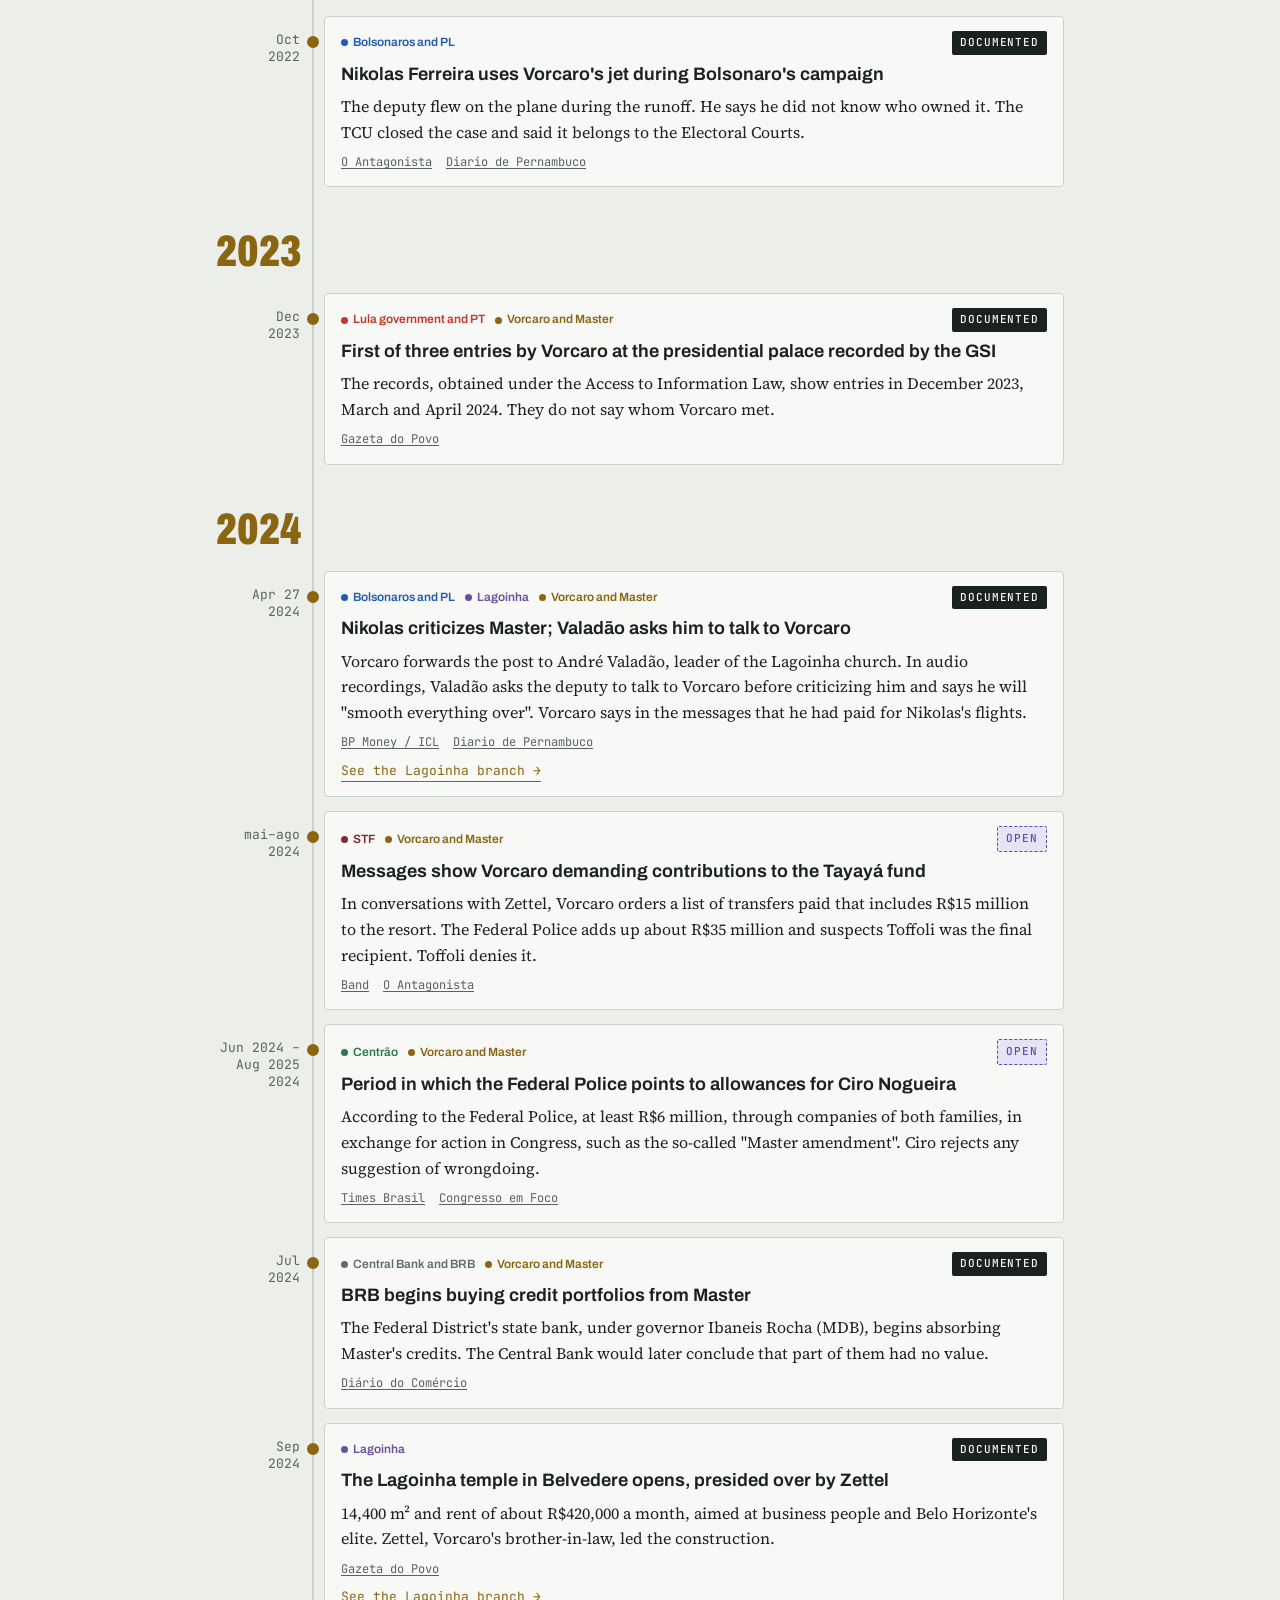
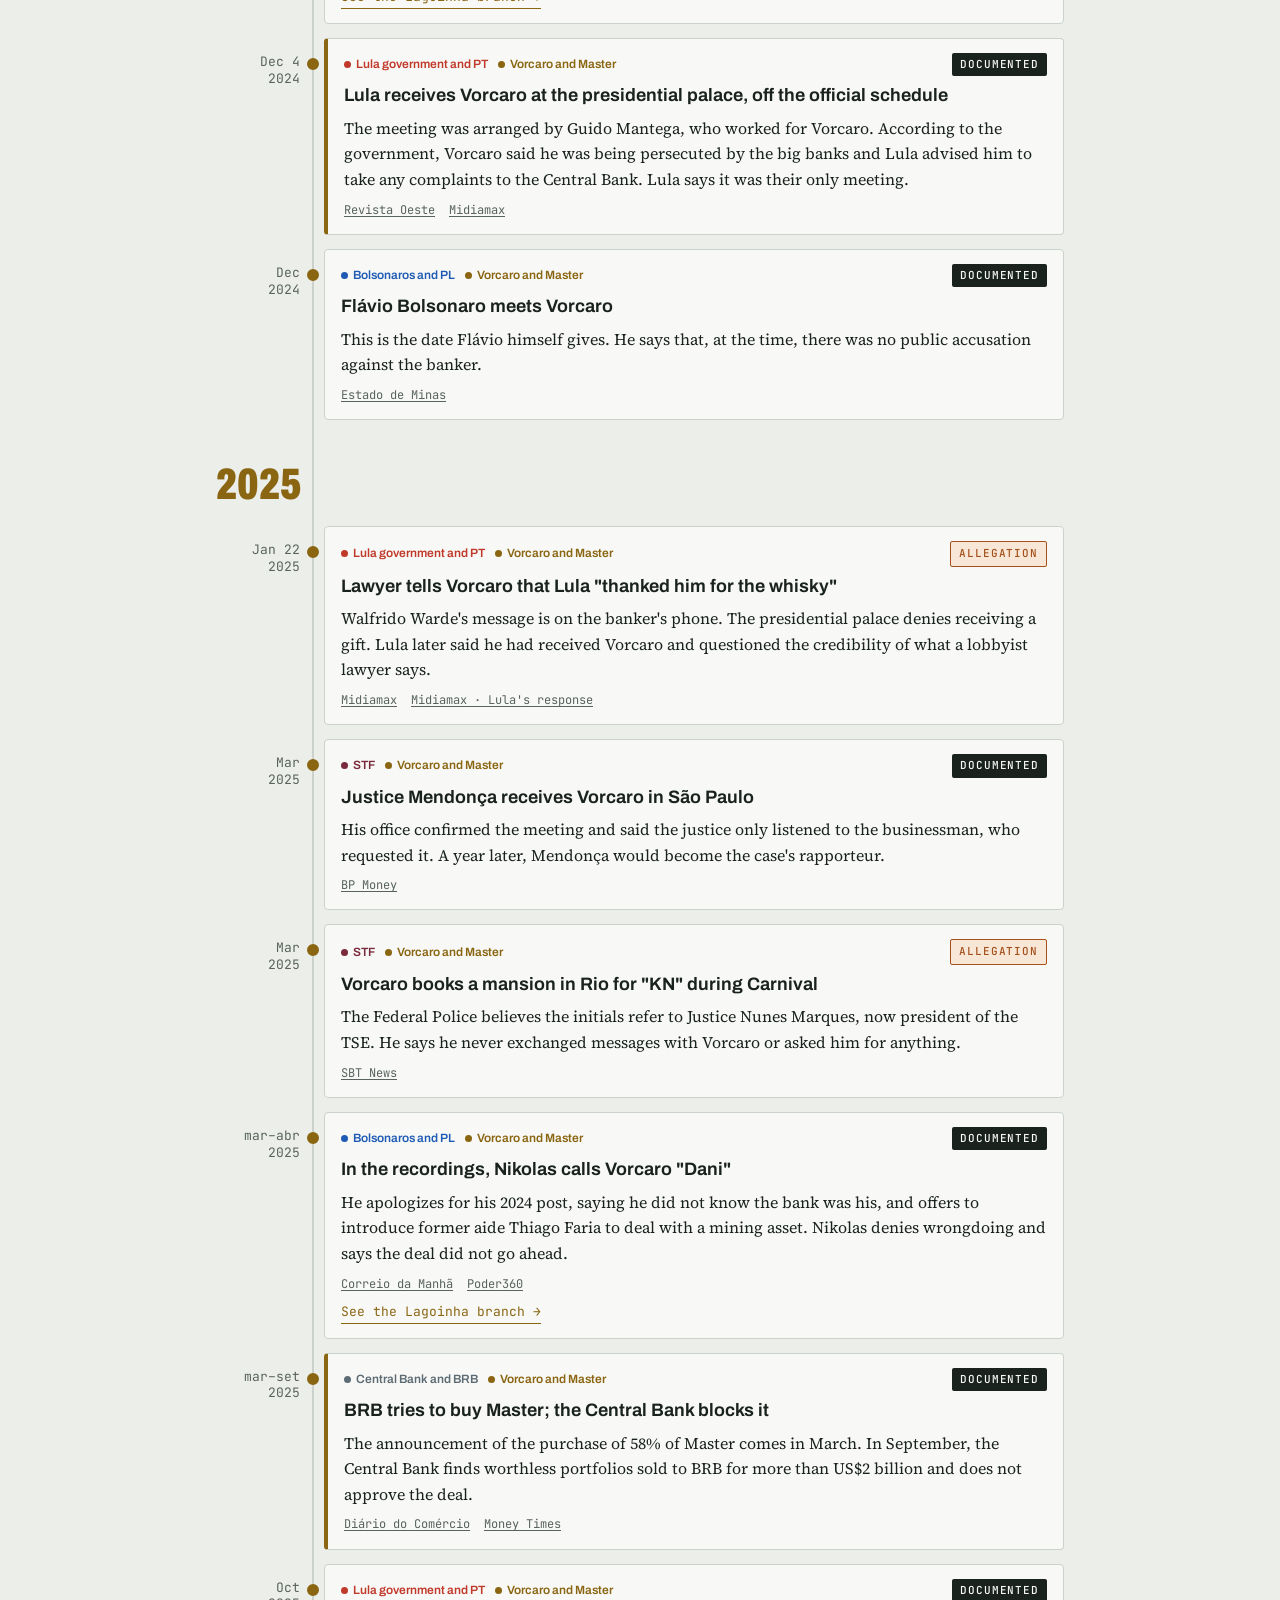
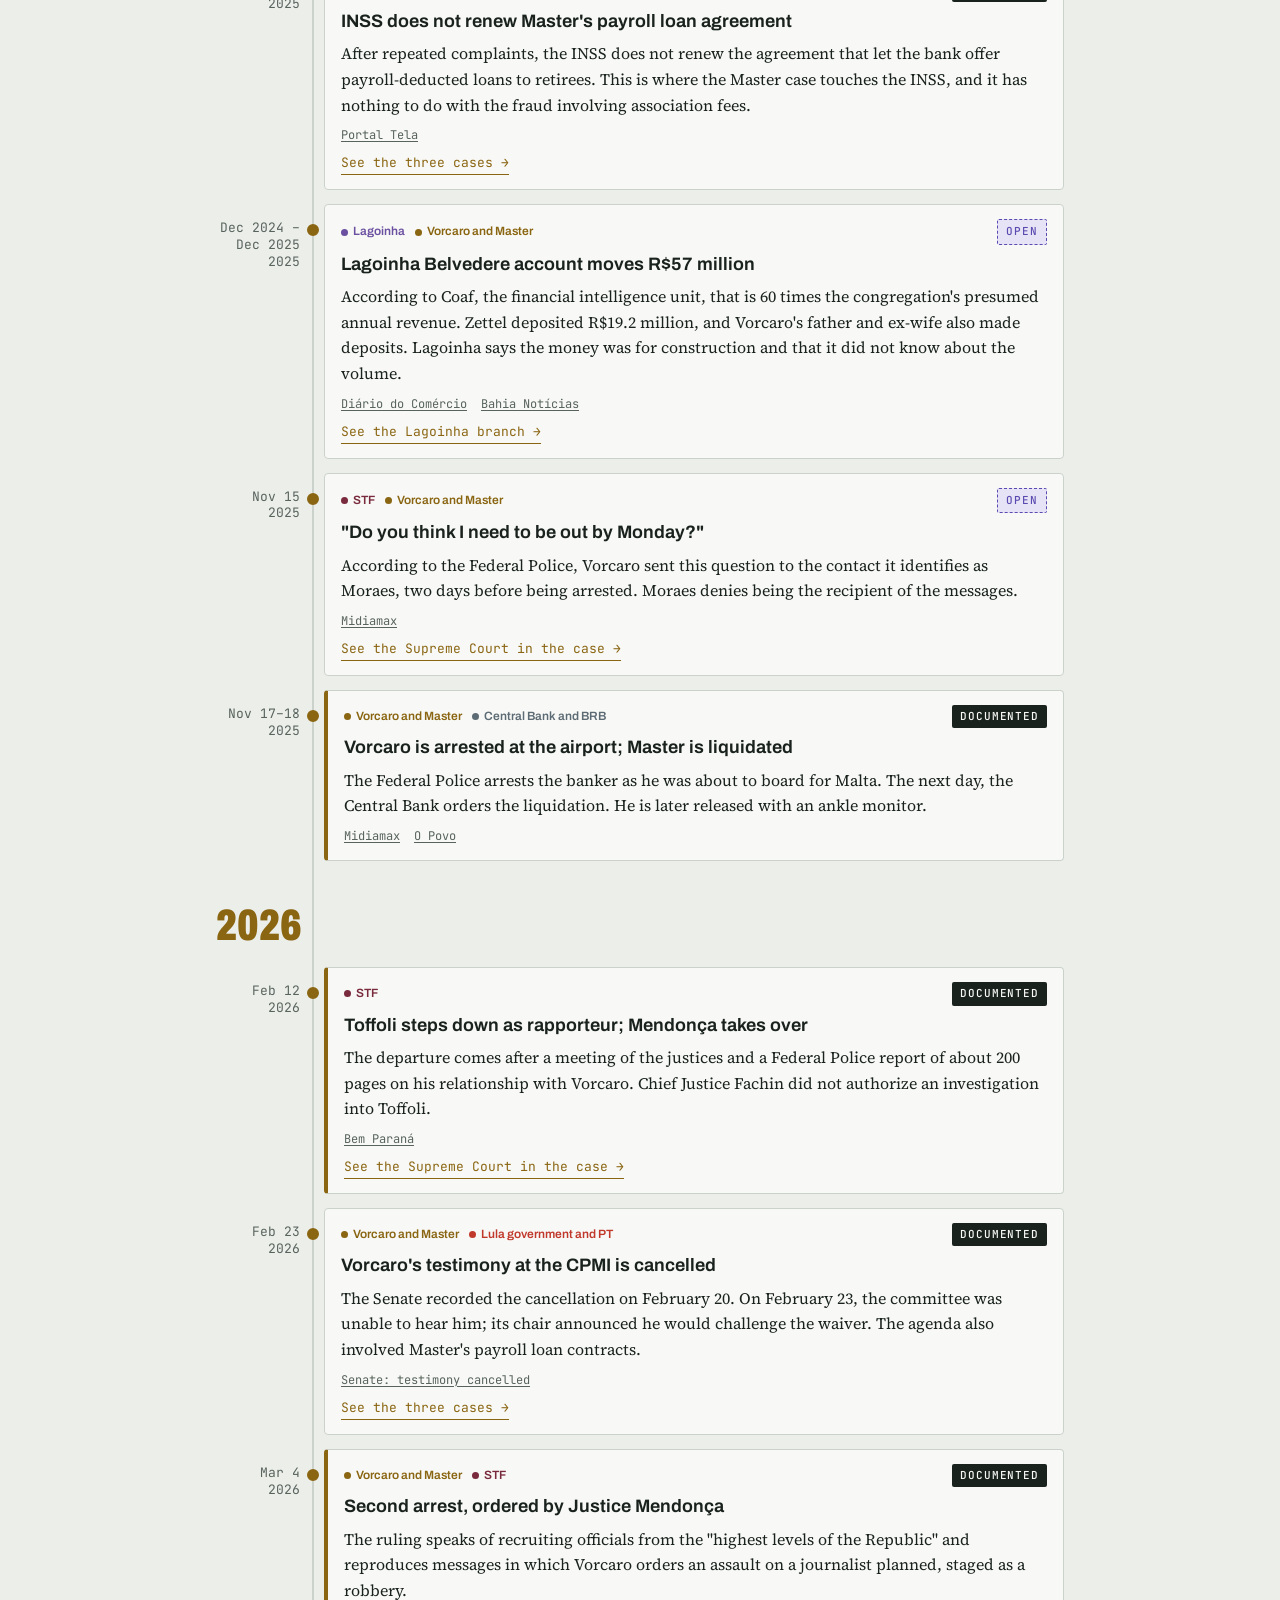
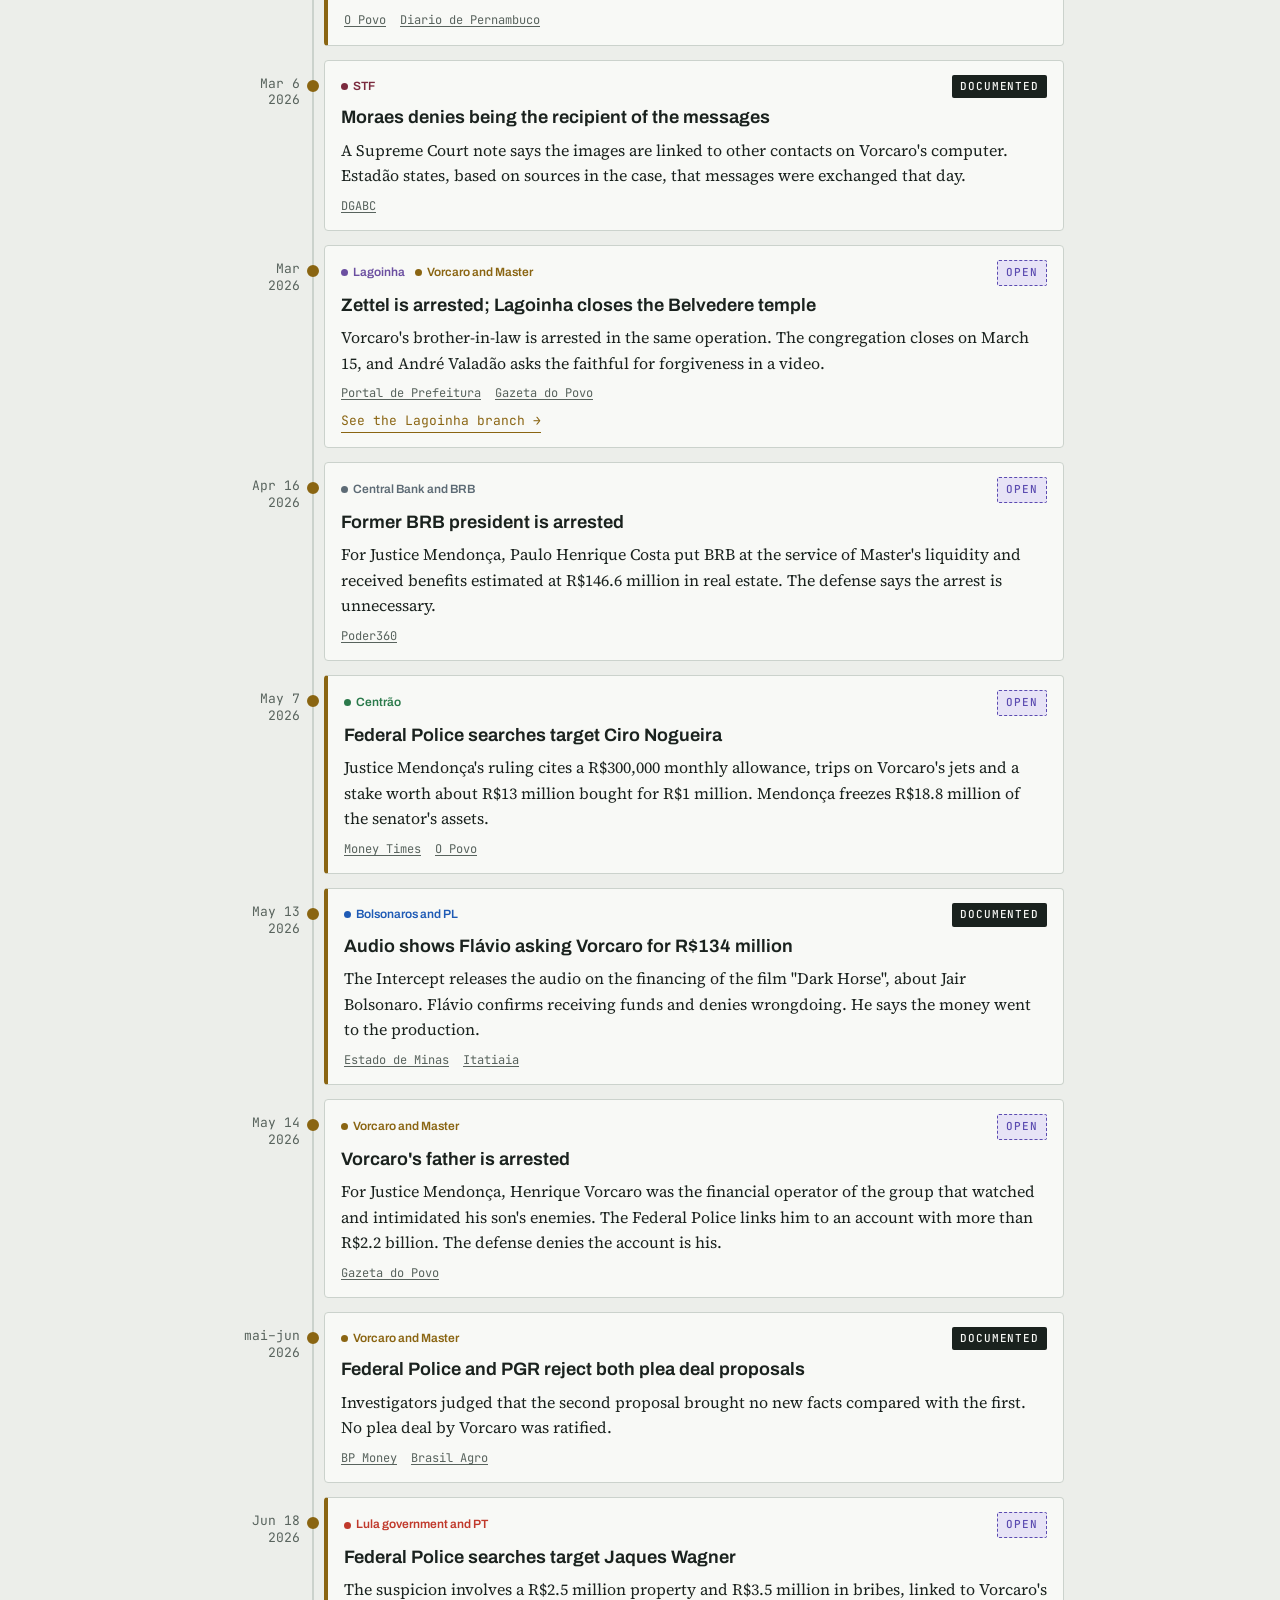
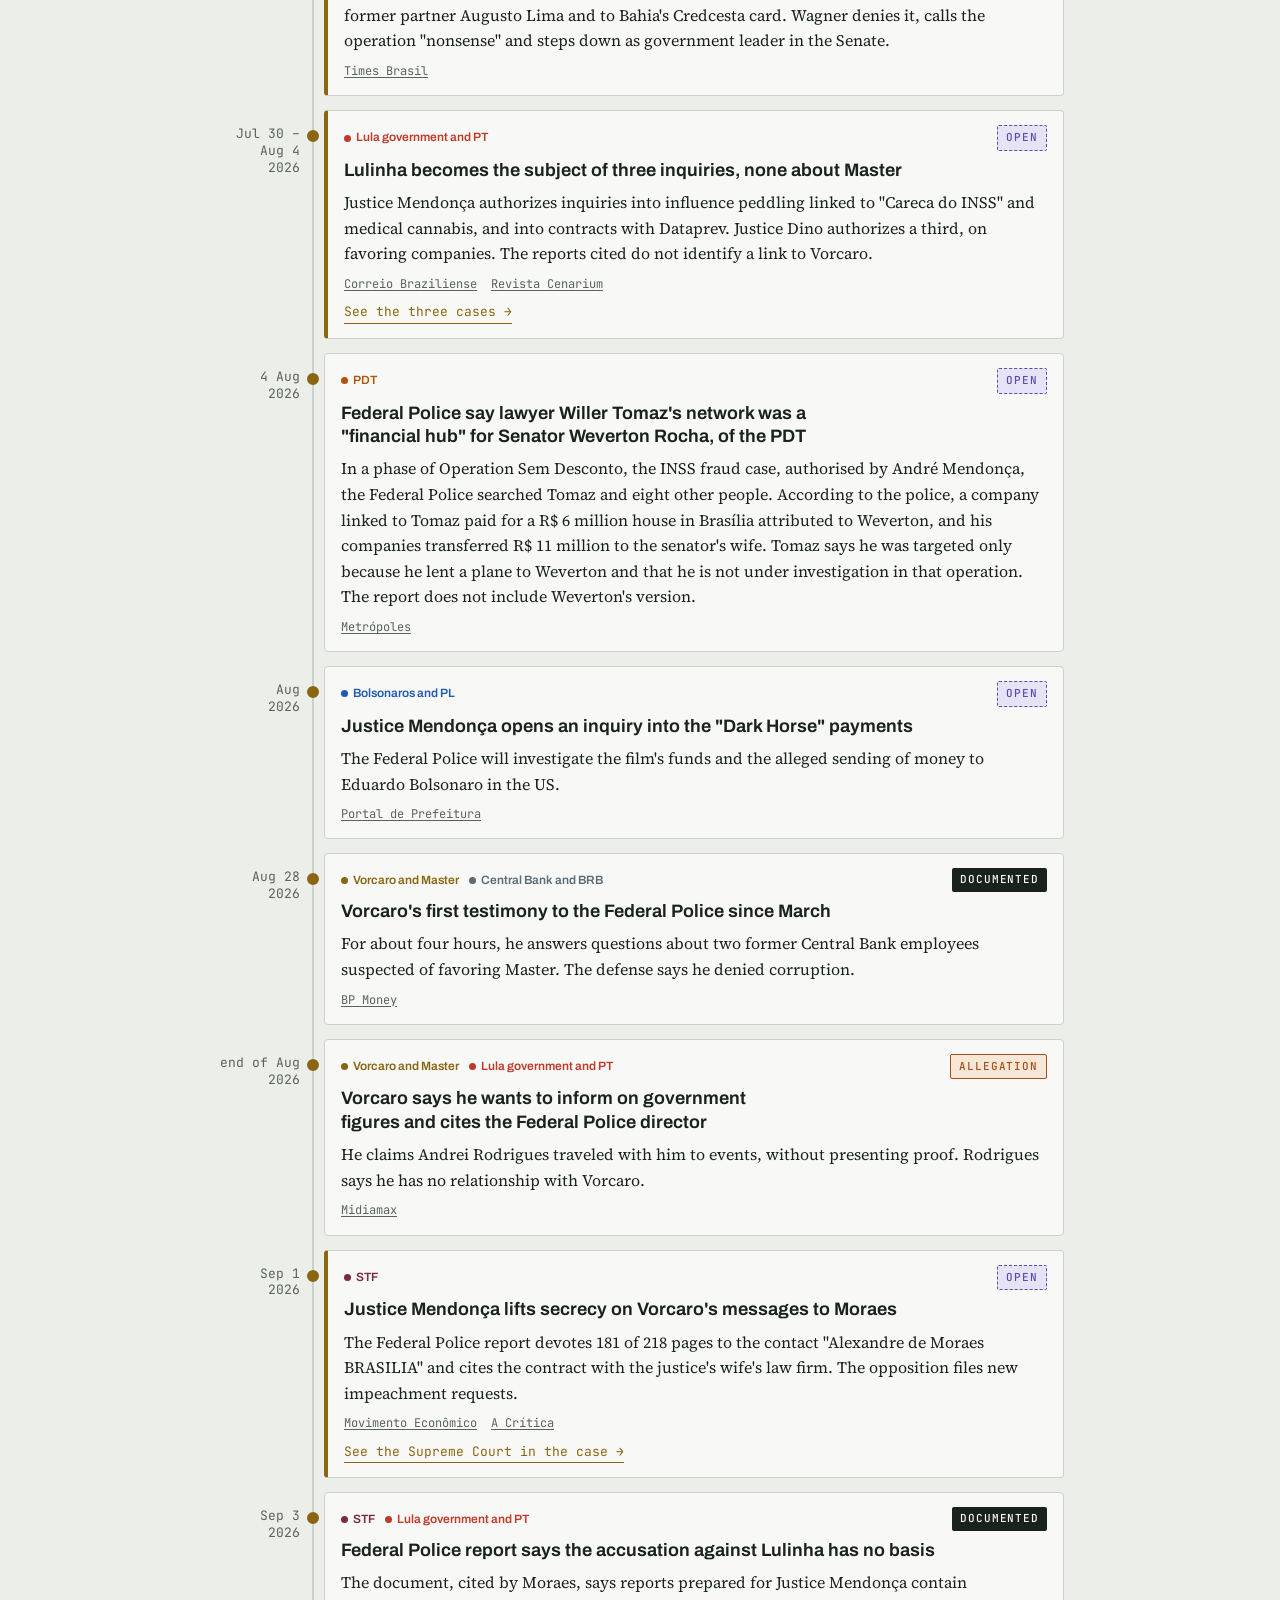
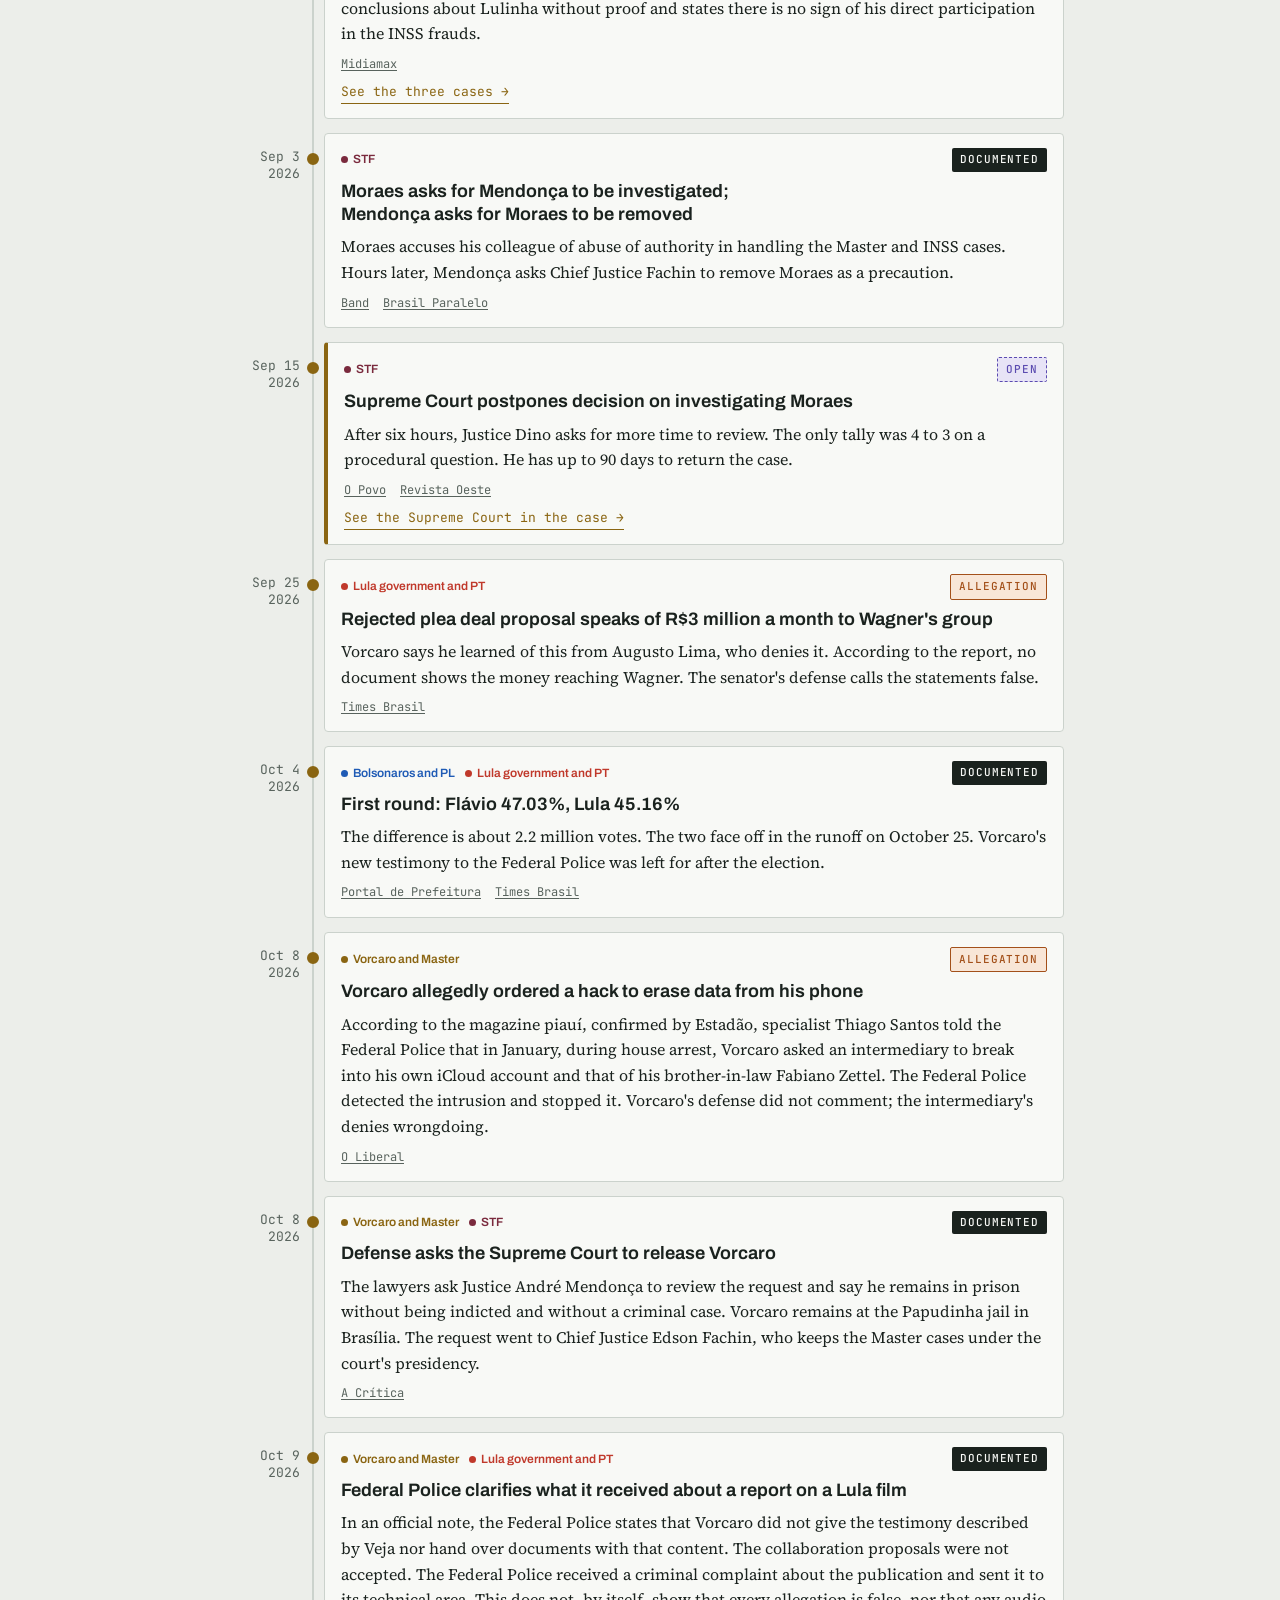
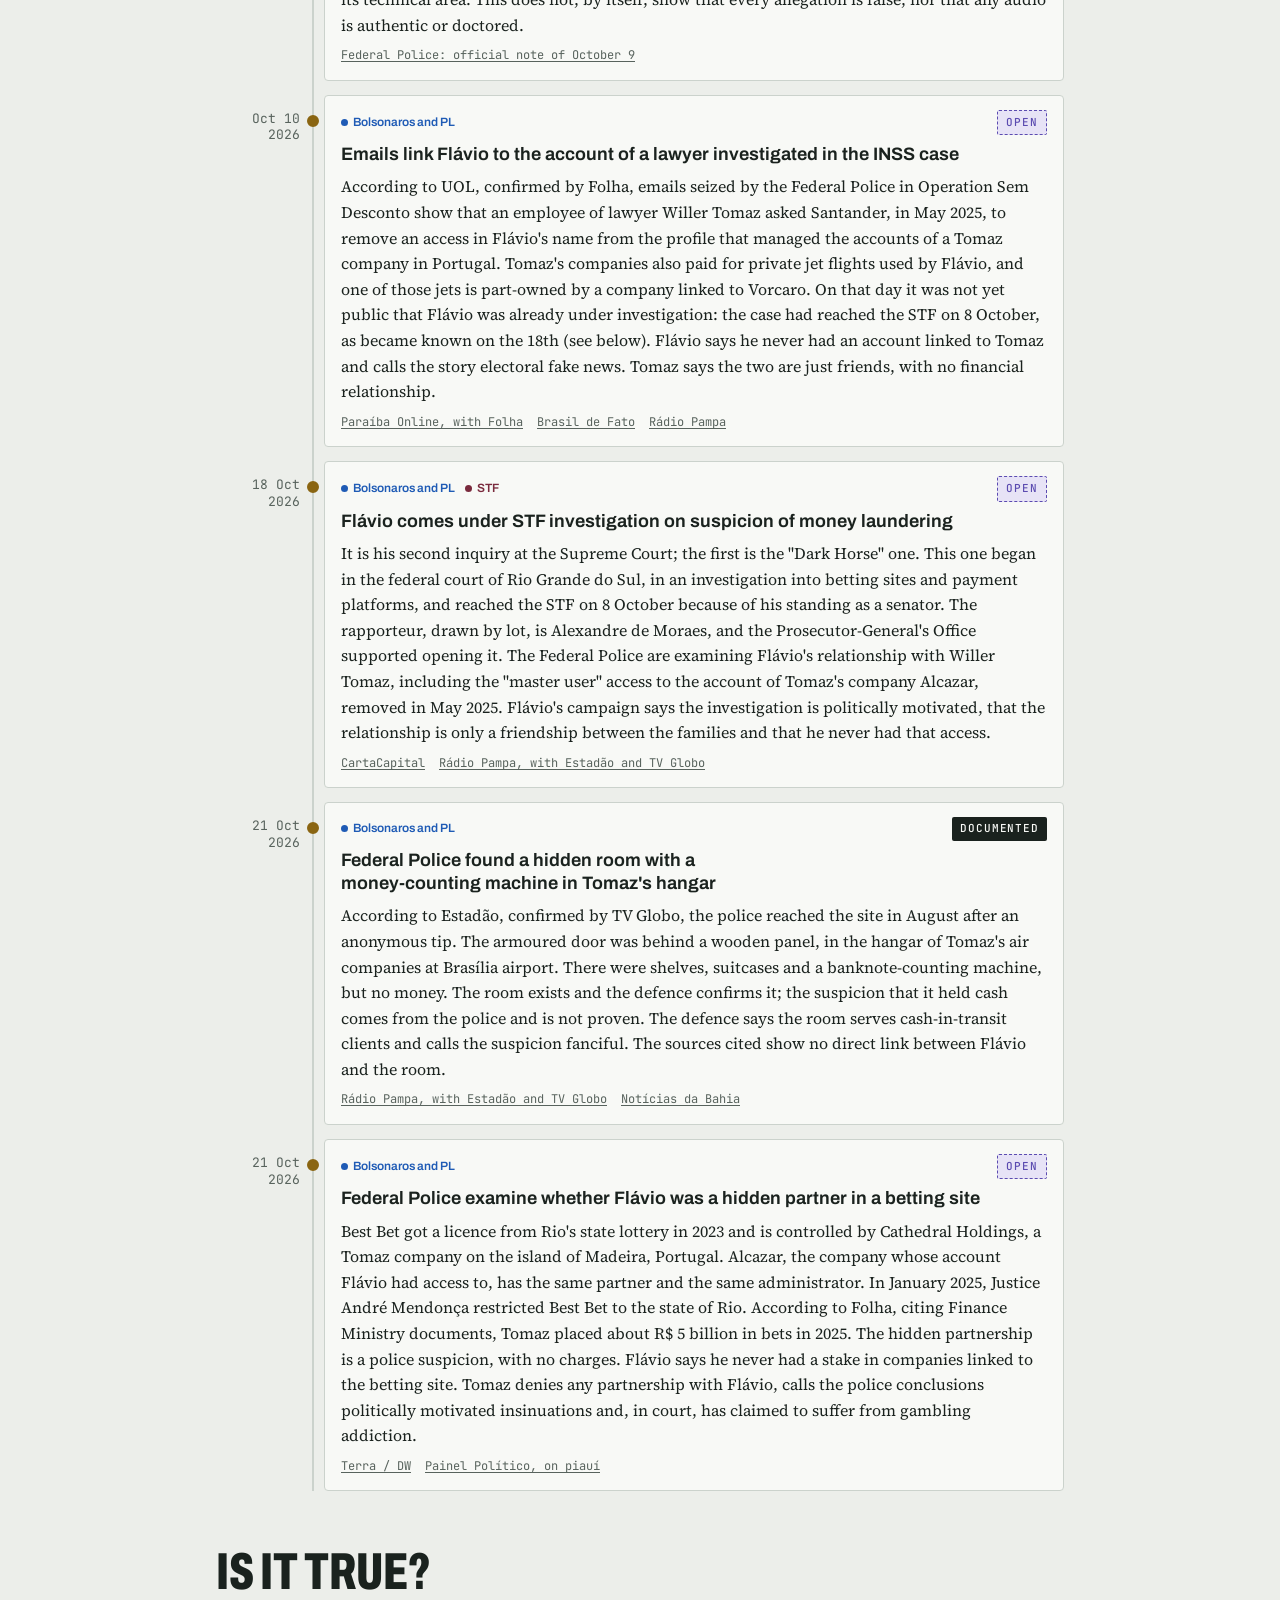
==== commit cb9b6319: "Adiciona a Rota Palantir ao menu Co-Authored-By: Claude Opus 5.5 <noreply@anthropic.com> Claude-Sess" ====
--- a/en/index.html
+++ b/en/index.html
@@ -191,7 +191,7 @@
 </head><body>
 
 
-<style>/* barra comum das Rotas */.rotas-bar .rb-lang{margin-left:auto;color:var(--accent);font-weight:600}.rotas-bar{border-bottom:1px solid var(--line);background:var(--bg);font-family:var(--mono);font-size:12px;letter-spacing:.1em;text-transform:uppercase}.rotas-bar>div{max-width:880px;margin:0 auto;padding:10px 16px;display:flex;flex-wrap:wrap;align-items:center;gap:6px 18px}.rotas-bar a{color:var(--muted);text-decoration:none;padding-block:2px;border-bottom:2px solid transparent}.rotas-bar a:hover{color:var(--ink)}.rotas-bar a[aria-current]{color:var(--ink);border-bottom-color:var(--accent)}.rotas-bar .rb-home{color:var(--accent);font-weight:600}.rv-btn{display:inline-flex;align-items:center;gap:8px;justify-self:start;font-family:var(--ui,system-ui);font-weight:800;font-size:16px;letter-spacing:.02em;text-decoration:none;color:var(--paper,#fff);background:var(--accent);padding:10px 16px;border-radius:999px;box-shadow:0 2px 0 rgba(0,0,0,.15)}.rv-btn:hover{filter:brightness(1.08)}.rv-btn:focus-visible{outline:3px solid var(--ink);outline-offset:2px}.rotas-bar a:focus-visible{outline:3px solid var(--accent);outline-offset:2px}</style><style>/* padrão das Rotas: formato detalhado */body{font-size:17px;line-height:1.6}h1{font-family:var(--display);font-stretch:62%;font-weight:900;font-size:clamp(60px,15vw,140px);line-height:.86;text-transform:uppercase;overflow-wrap:anywhere}h2{font-family:var(--display);font-stretch:66%;font-weight:800;font-size:clamp(34px,7vw,52px);line-height:.95;text-transform:uppercase}</style><nav class="rotas-bar" aria-label="Routes"><div><a class="rb-home" href="https://fcarvalhodev.github.io/rotas/en/">Routes</a><a href="https://fcarvalhodev.github.io/rota-washington/en/">Washington</a><a href="https://fcarvalhodev.github.io/rota-master/en/" aria-current="page">Master</a><a href="https://fcarvalhodev.github.io/rota-curitiba/en/">Curitiba</a><a href="https://fcarvalhodev.github.io/rota-da-fe/en/">Faith</a><a href="https://fcarvalhodev.github.io/rota-esplanada/en/">Esplanada</a><a href="https://fcarvalhodev.github.io/rota-itamaraty/en/">Itamaraty</a><a href="https://fcarvalhodev.github.io/rota-da-picanha/en/">Picanha</a><a href="https://fcarvalhodev.github.io/rota-do-ibge/en/">IBGE</a><a href="https://fcarvalhodev.github.io/rota-velho-chico/en/">Velho Chico</a><a href="https://fcarvalhodev.github.io/rota-do-tesouro/en/">Treasury</a><a href="https://fcarvalhodev.github.io/rota-rouanet/en/">Rouanet</a><a href="https://fcarvalhodev.github.io/rota-dos-ventos/en/">Winds</a><a href="https://fcarvalhodev.github.io/rota-do-algoritmo/en/">Algorithm</a><a href="https://fcarvalhodev.github.io/rota-do-posto/en/">Pump</a><a href="https://fcarvalhodev.github.io/rota-das-queimadas/en/">Fires</a><a href="https://fcarvalhodev.github.io/rota-dos-games/en/">Games</a><a href="https://fcarvalhodev.github.io/rota-do-contracheque/en/">Paycheck</a><a class="rb-lang" href="../" hreflang="pt-BR" lang="pt-BR">PT</a></div></nav>
+<style>/* barra comum das Rotas */.rotas-bar .rb-lang{margin-left:auto;color:var(--accent);font-weight:600}.rotas-bar{border-bottom:1px solid var(--line);background:var(--bg);font-family:var(--mono);font-size:12px;letter-spacing:.1em;text-transform:uppercase}.rotas-bar>div{max-width:880px;margin:0 auto;padding:10px 16px;display:flex;flex-wrap:wrap;align-items:center;gap:6px 18px}.rotas-bar a{color:var(--muted);text-decoration:none;padding-block:2px;border-bottom:2px solid transparent}.rotas-bar a:hover{color:var(--ink)}.rotas-bar a[aria-current]{color:var(--ink);border-bottom-color:var(--accent)}.rotas-bar .rb-home{color:var(--accent);font-weight:600}.rv-btn{display:inline-flex;align-items:center;gap:8px;justify-self:start;font-family:var(--ui,system-ui);font-weight:800;font-size:16px;letter-spacing:.02em;text-decoration:none;color:var(--paper,#fff);background:var(--accent);padding:10px 16px;border-radius:999px;box-shadow:0 2px 0 rgba(0,0,0,.15)}.rv-btn:hover{filter:brightness(1.08)}.rv-btn:focus-visible{outline:3px solid var(--ink);outline-offset:2px}.rotas-bar a:focus-visible{outline:3px solid var(--accent);outline-offset:2px}</style><style>/* padrão das Rotas: formato detalhado */body{font-size:17px;line-height:1.6}h1{font-family:var(--display);font-stretch:62%;font-weight:900;font-size:clamp(60px,15vw,140px);line-height:.86;text-transform:uppercase;overflow-wrap:anywhere}h2{font-family:var(--display);font-stretch:66%;font-weight:800;font-size:clamp(34px,7vw,52px);line-height:.95;text-transform:uppercase}</style><nav class="rotas-bar" aria-label="Routes"><div><a class="rb-home" href="https://fcarvalhodev.github.io/rotas/en/">Routes</a><a href="https://fcarvalhodev.github.io/rota-washington/en/">Washington</a><a href="https://fcarvalhodev.github.io/rota-master/en/" aria-current="page">Master</a><a href="https://fcarvalhodev.github.io/rota-curitiba/en/">Curitiba</a><a href="https://fcarvalhodev.github.io/rota-da-fe/en/">Faith</a><a href="https://fcarvalhodev.github.io/rota-esplanada/en/">Esplanada</a><a href="https://fcarvalhodev.github.io/rota-itamaraty/en/">Itamaraty</a><a href="https://fcarvalhodev.github.io/rota-da-picanha/en/">Picanha</a><a href="https://fcarvalhodev.github.io/rota-do-ibge/en/">IBGE</a><a href="https://fcarvalhodev.github.io/rota-velho-chico/en/">Velho Chico</a><a href="https://fcarvalhodev.github.io/rota-do-tesouro/en/">Treasury</a><a href="https://fcarvalhodev.github.io/rota-rouanet/en/">Rouanet</a><a href="https://fcarvalhodev.github.io/rota-dos-ventos/en/">Winds</a><a href="https://fcarvalhodev.github.io/rota-do-algoritmo/en/">Algorithm</a><a href="https://fcarvalhodev.github.io/rota-do-posto/en/">Pump</a><a href="https://fcarvalhodev.github.io/rota-das-queimadas/en/">Fires</a><a href="https://fcarvalhodev.github.io/rota-dos-games/en/">Games</a><a href="https://fcarvalhodev.github.io/rota-do-contracheque/en/">Paycheck</a><a href="https://fcarvalhodev.github.io/rota-palantir/en/">Palantir</a><a class="rb-lang" href="../" hreflang="pt-BR" lang="pt-BR">PT</a></div></nav>
 <header class="wrap hero">
   <div class="kicker">Dossier · Banco Master case · updated Oct 12, 2026</div>
   <h1>Master<br>Route</h1>
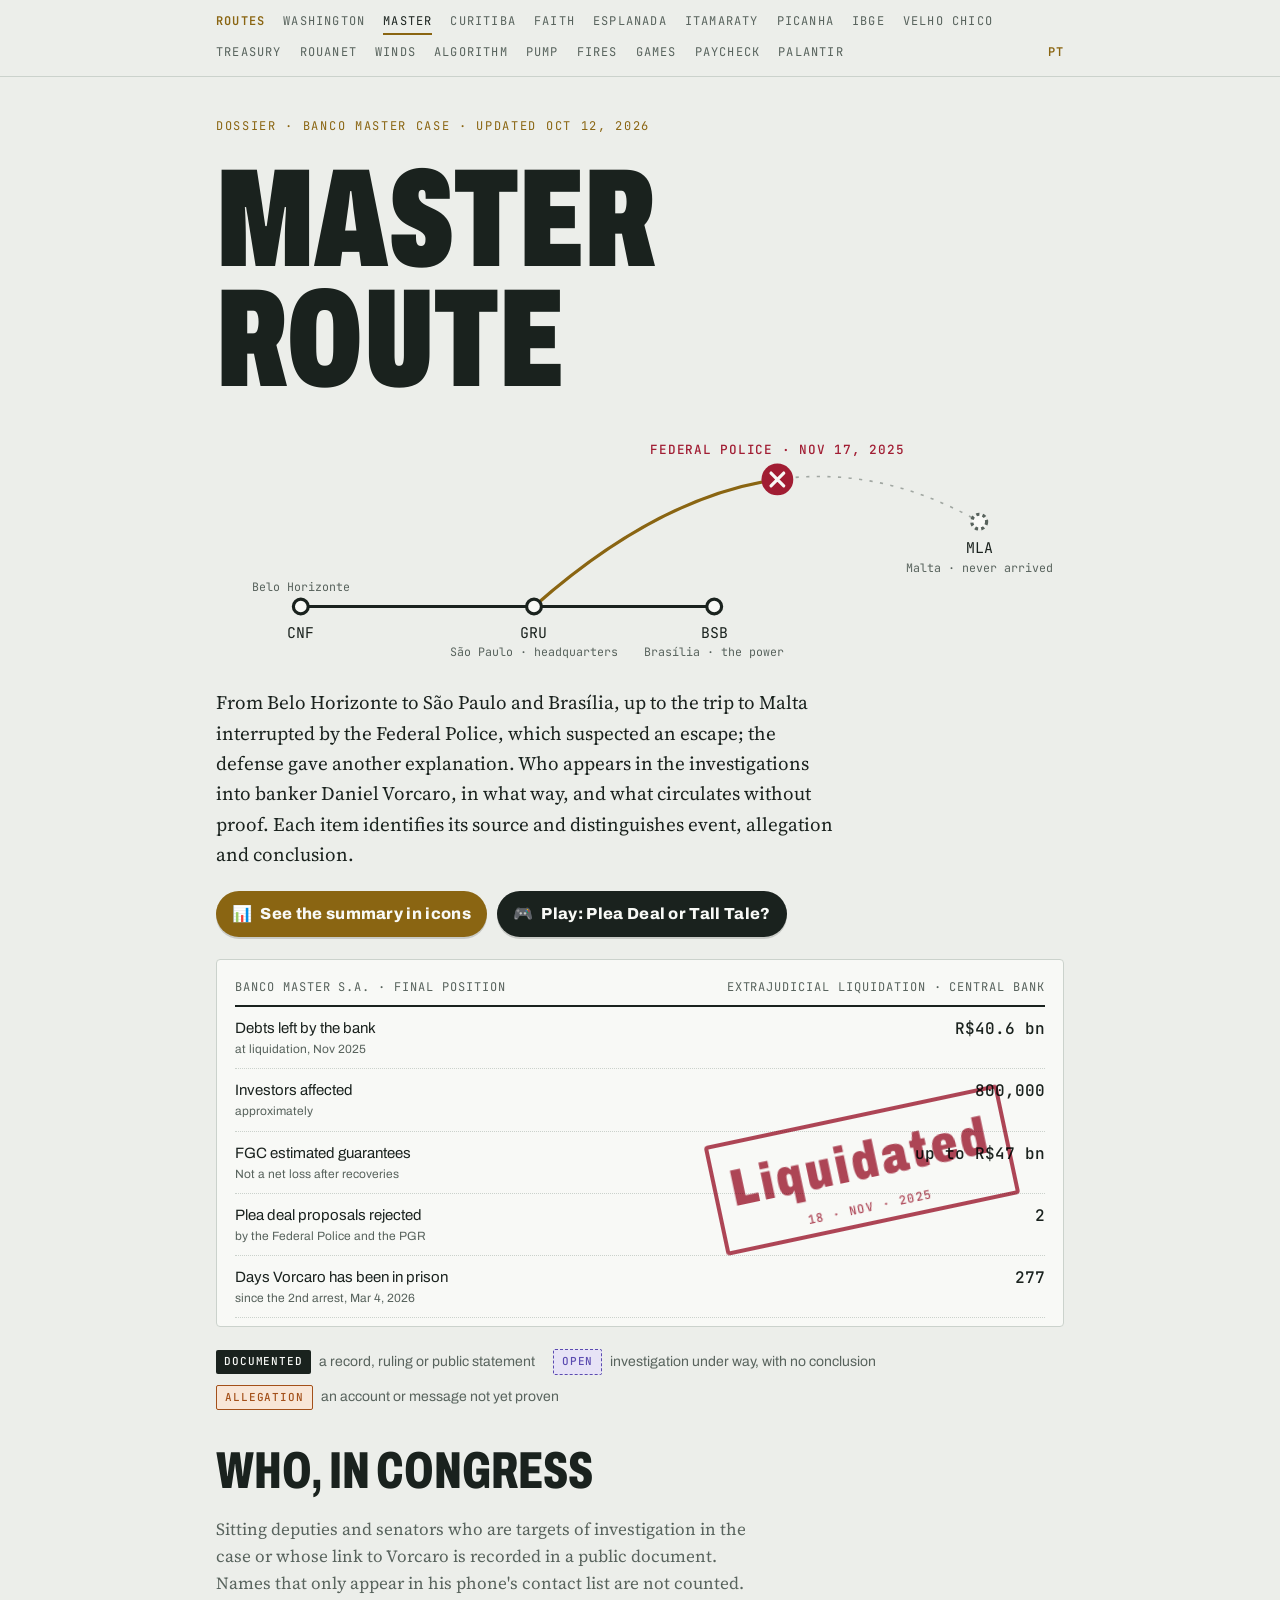
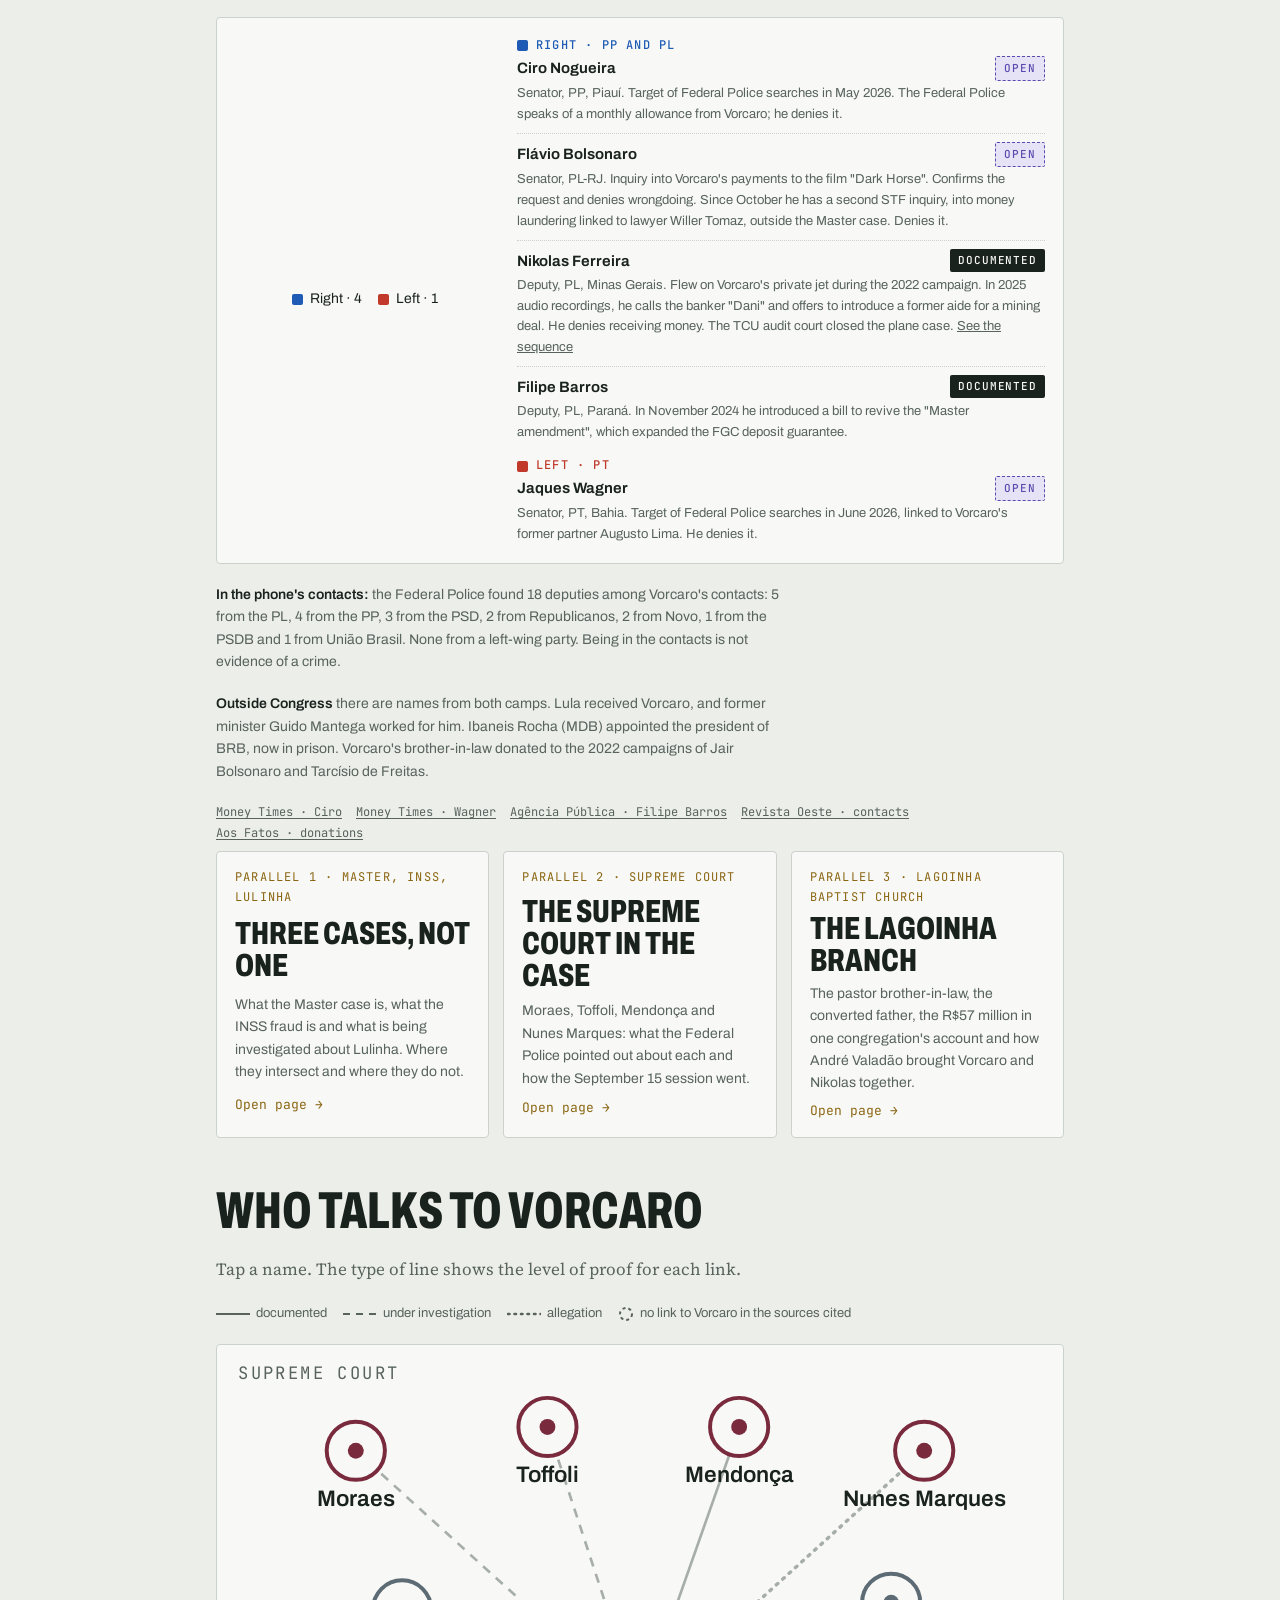
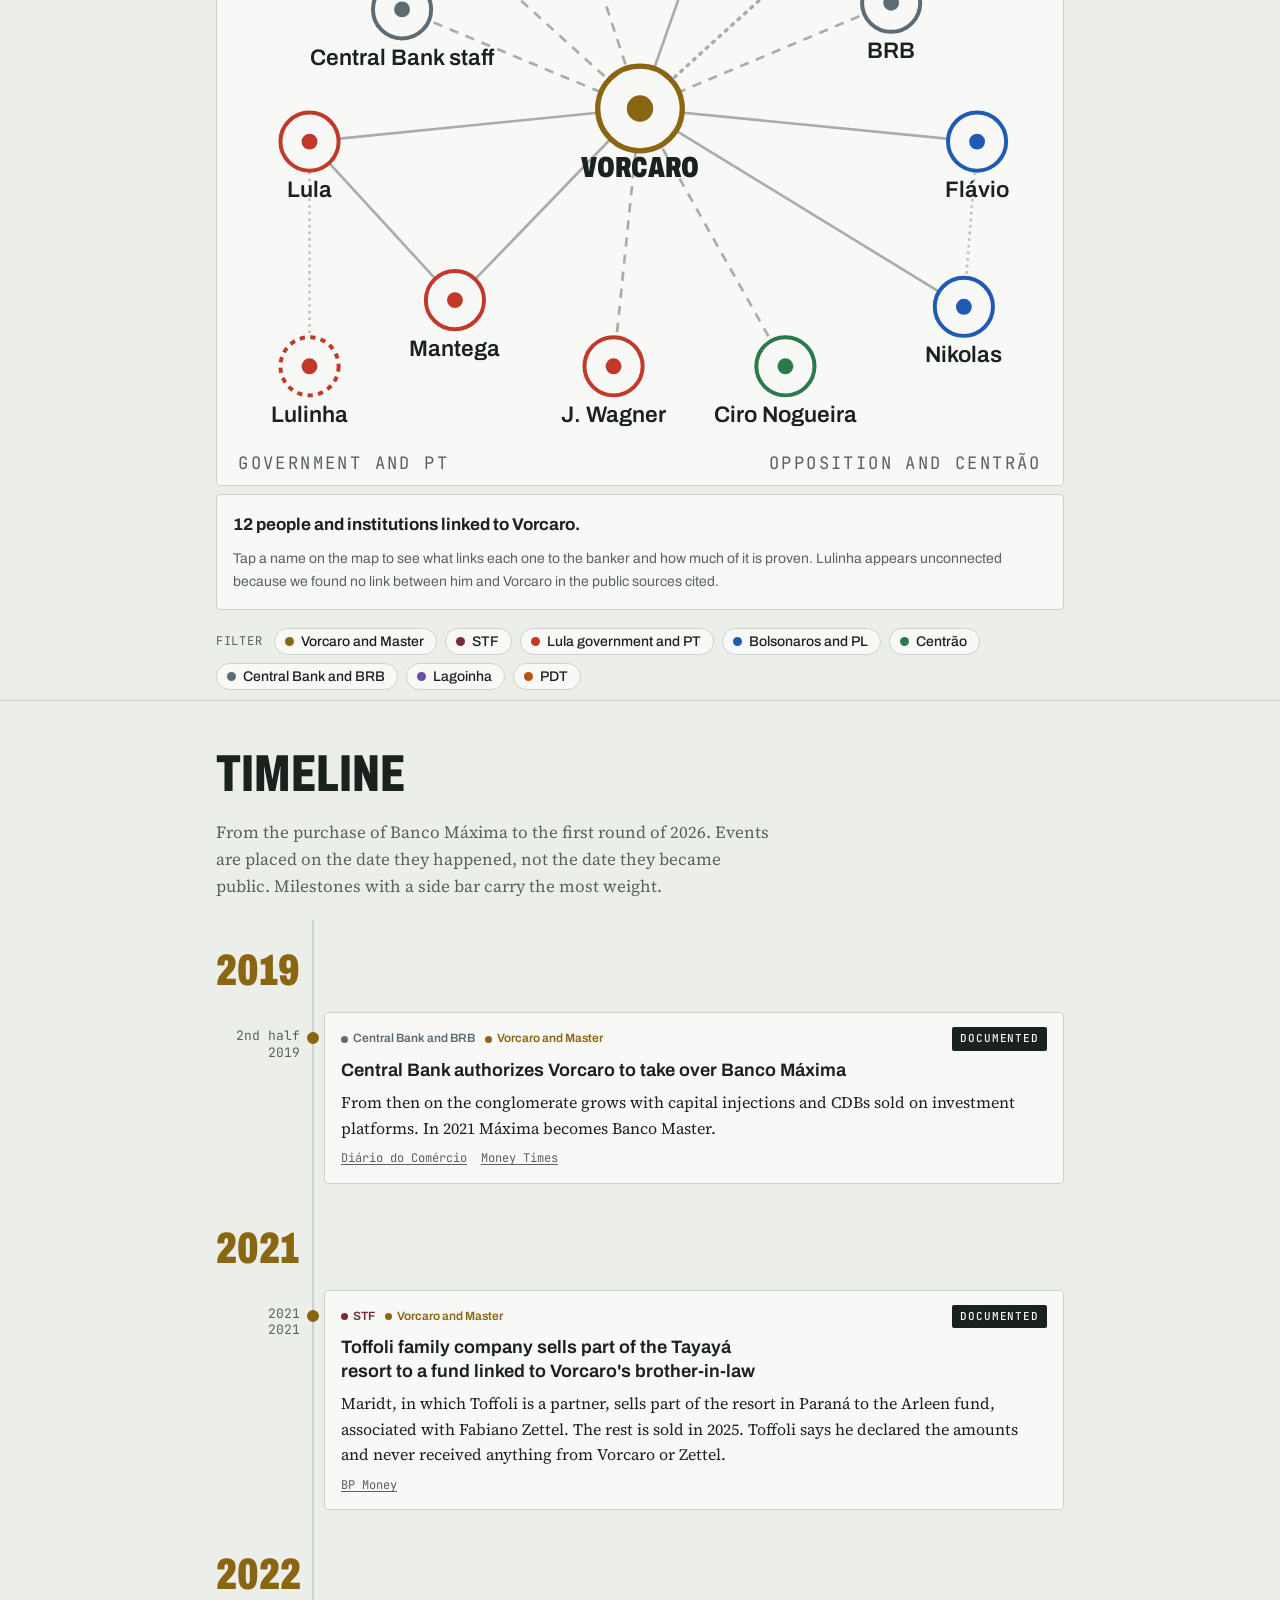
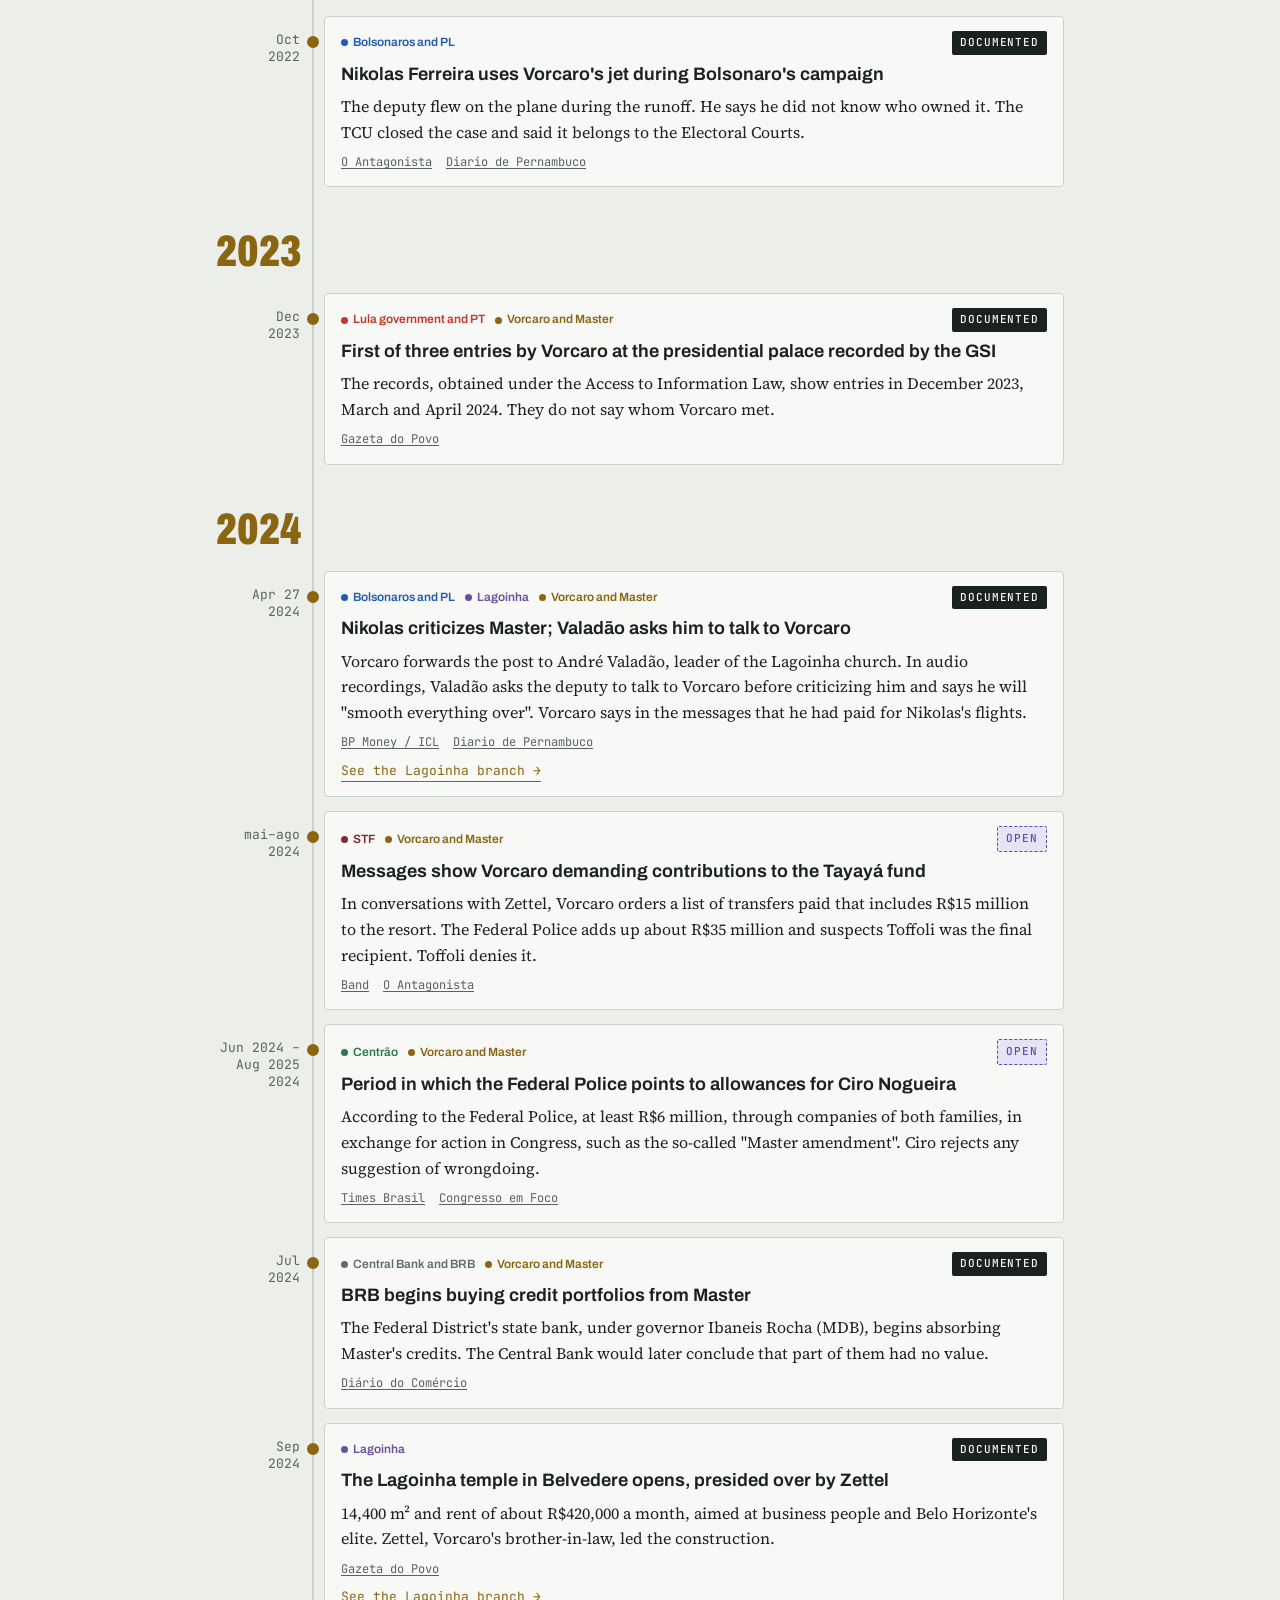
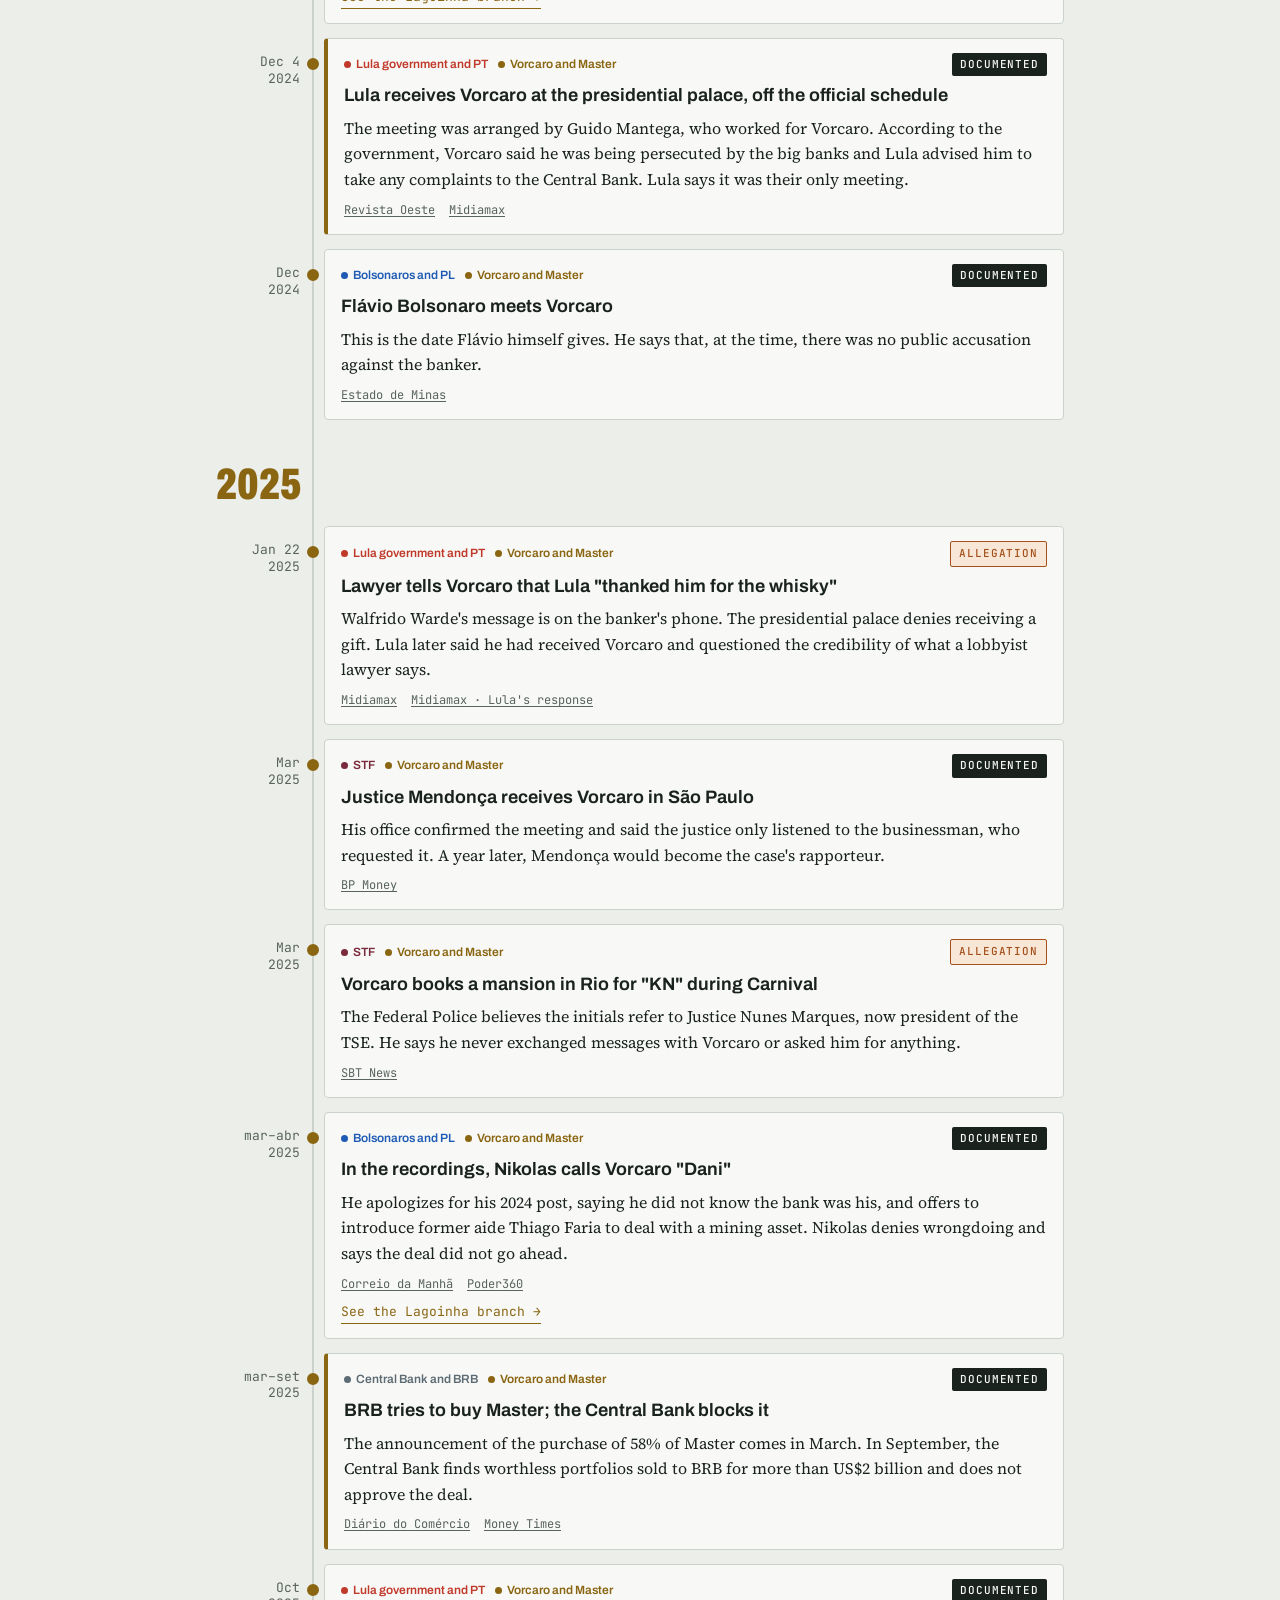
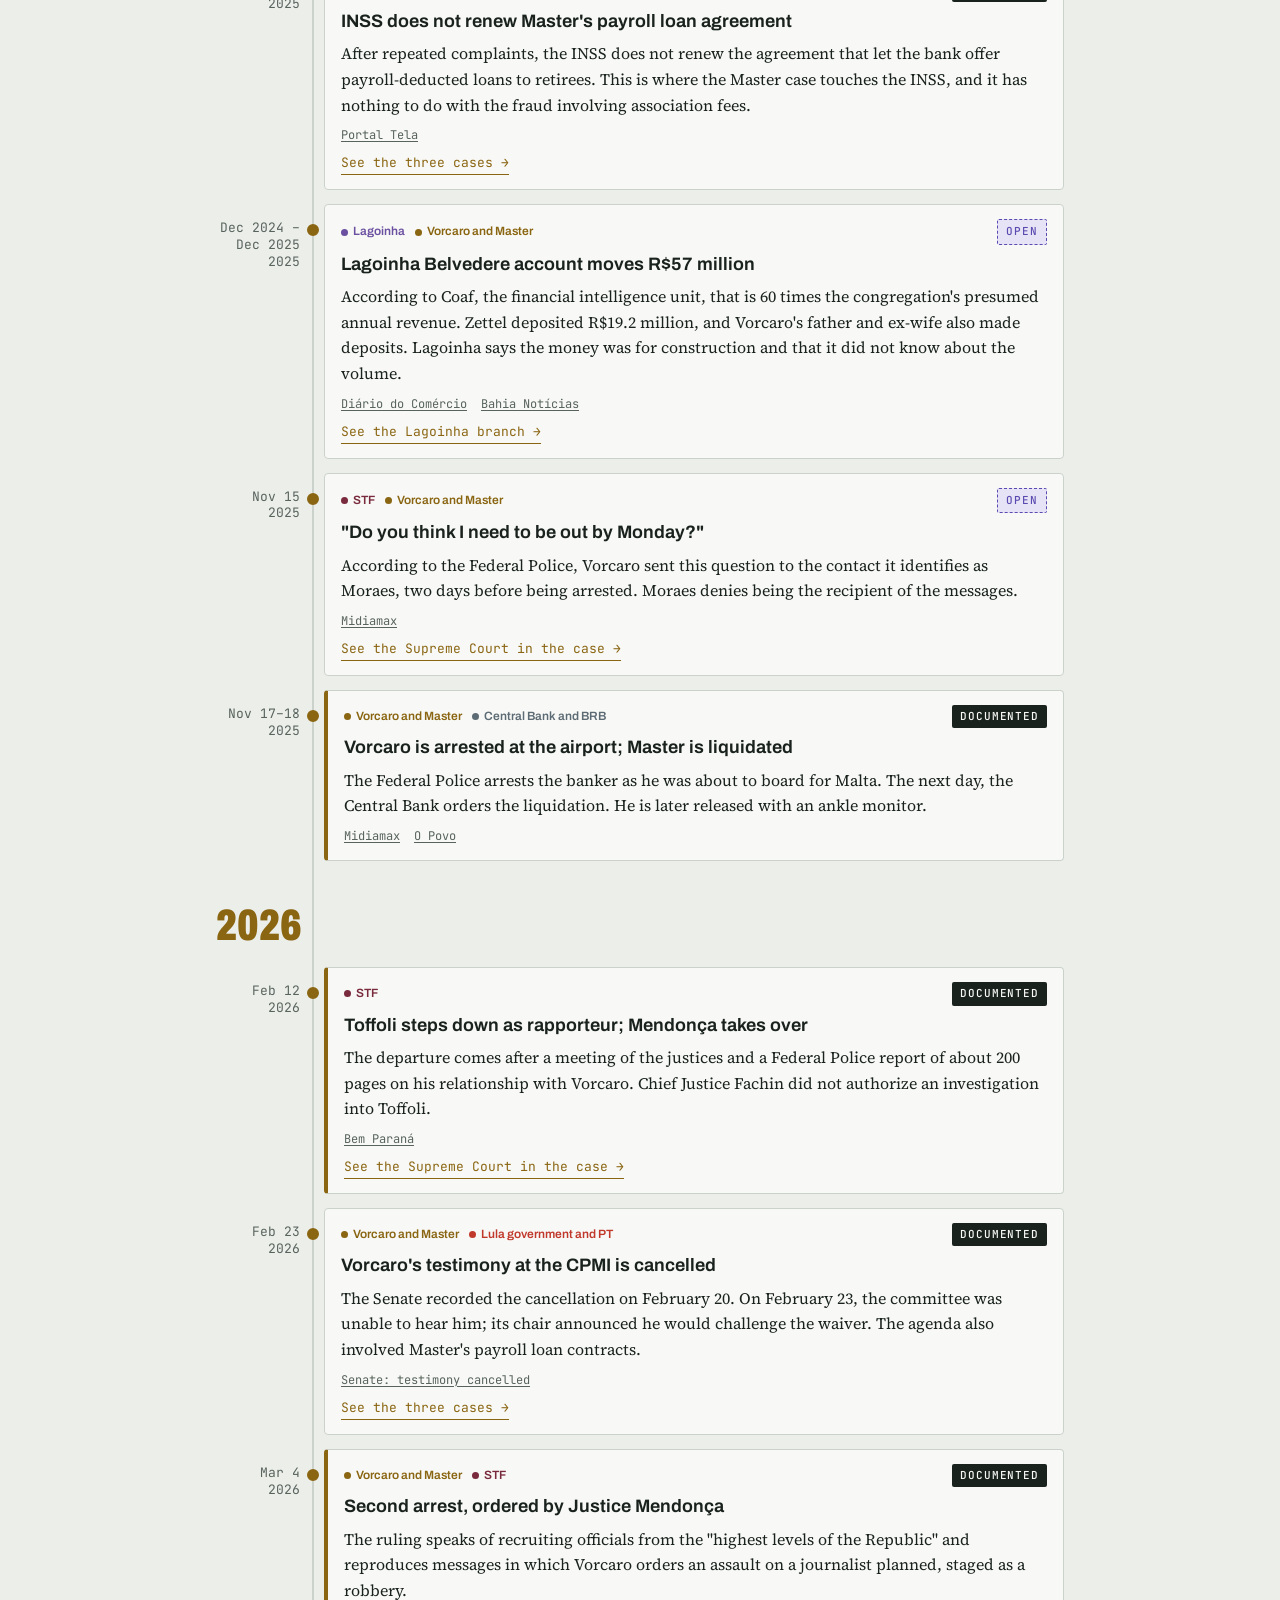
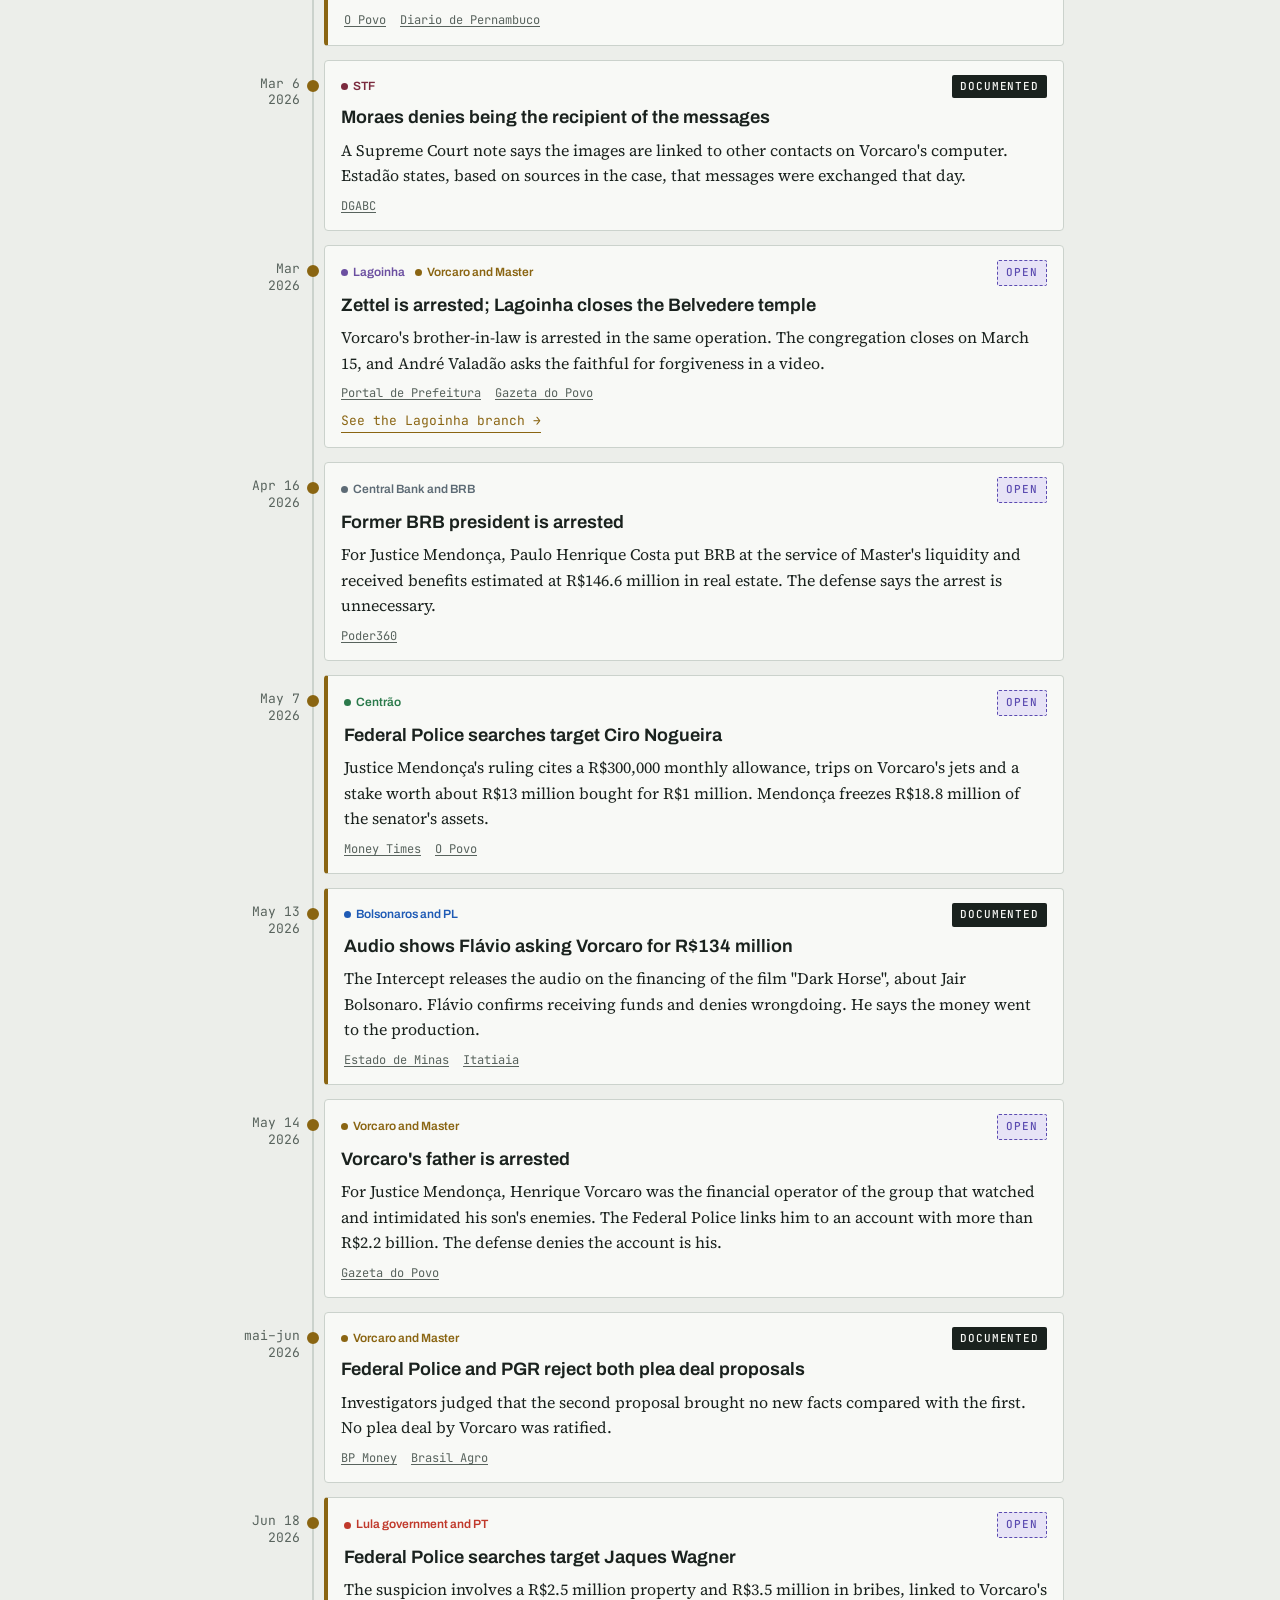
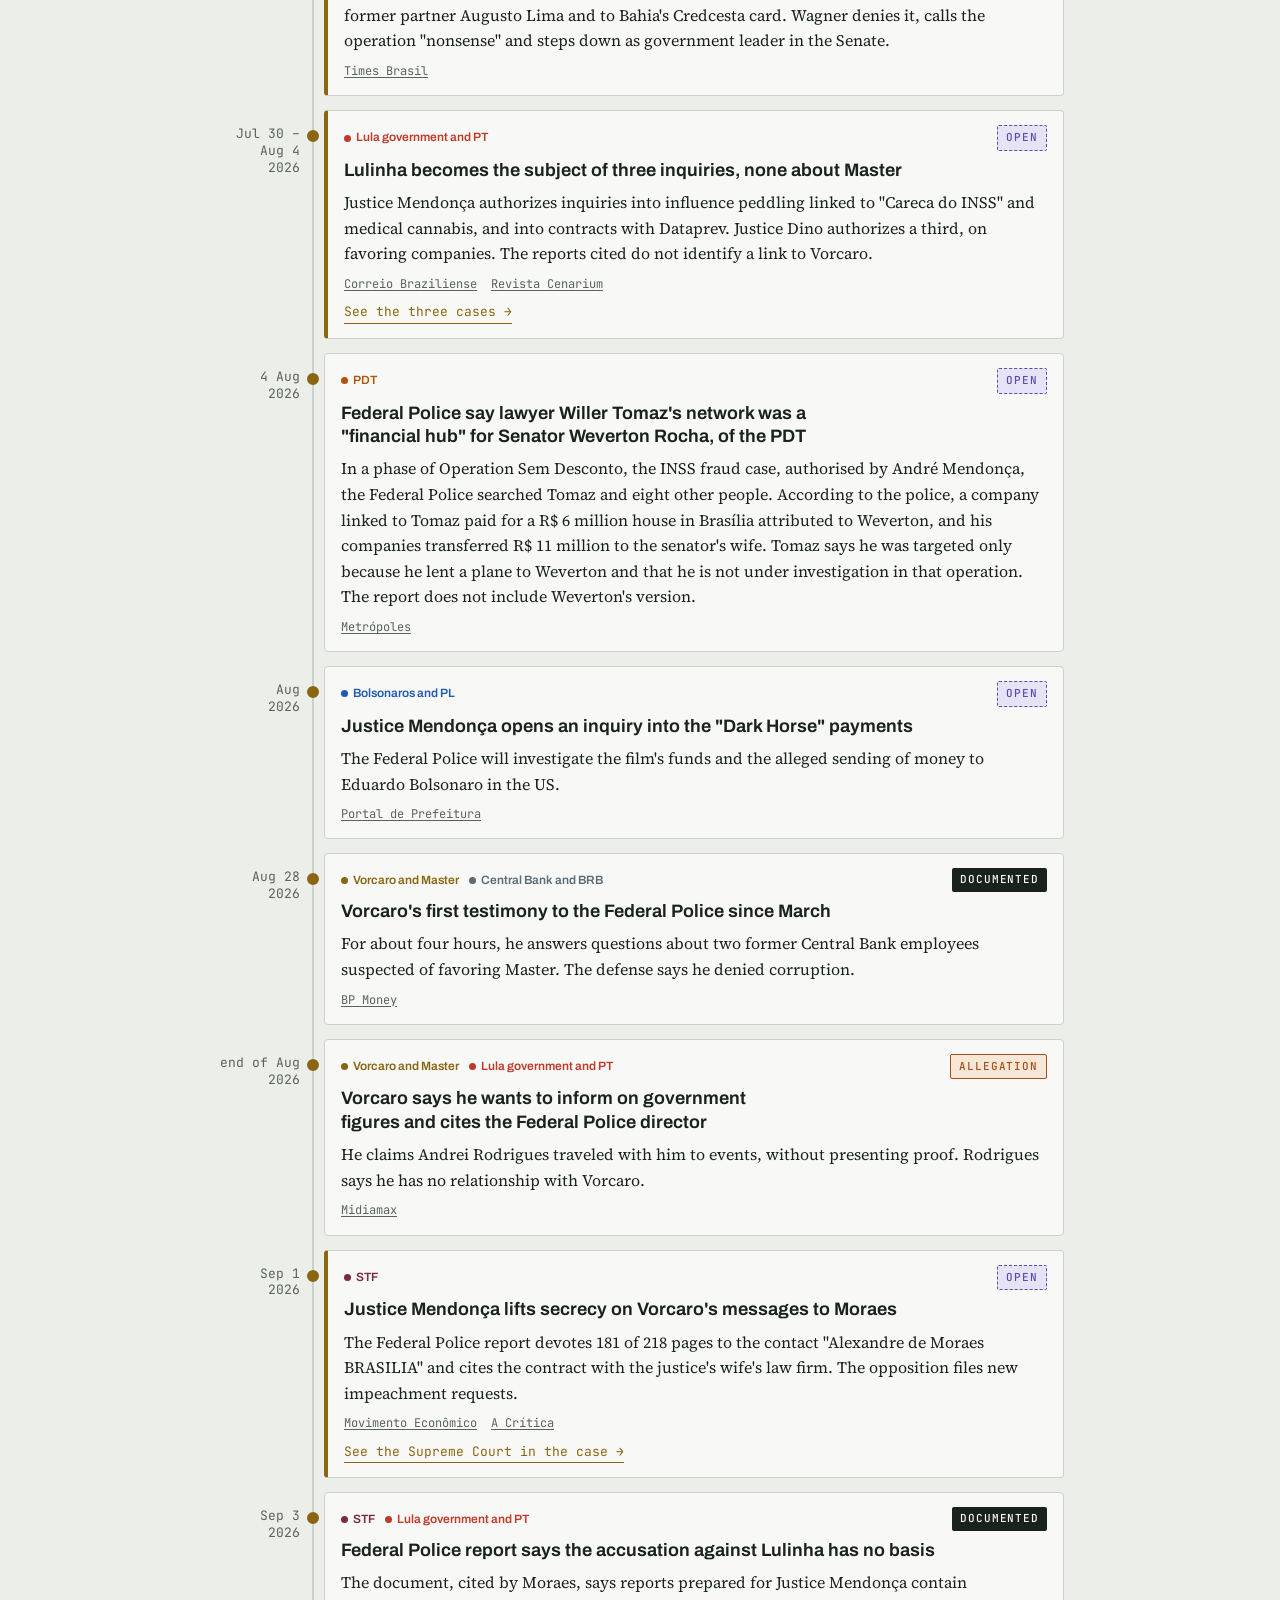
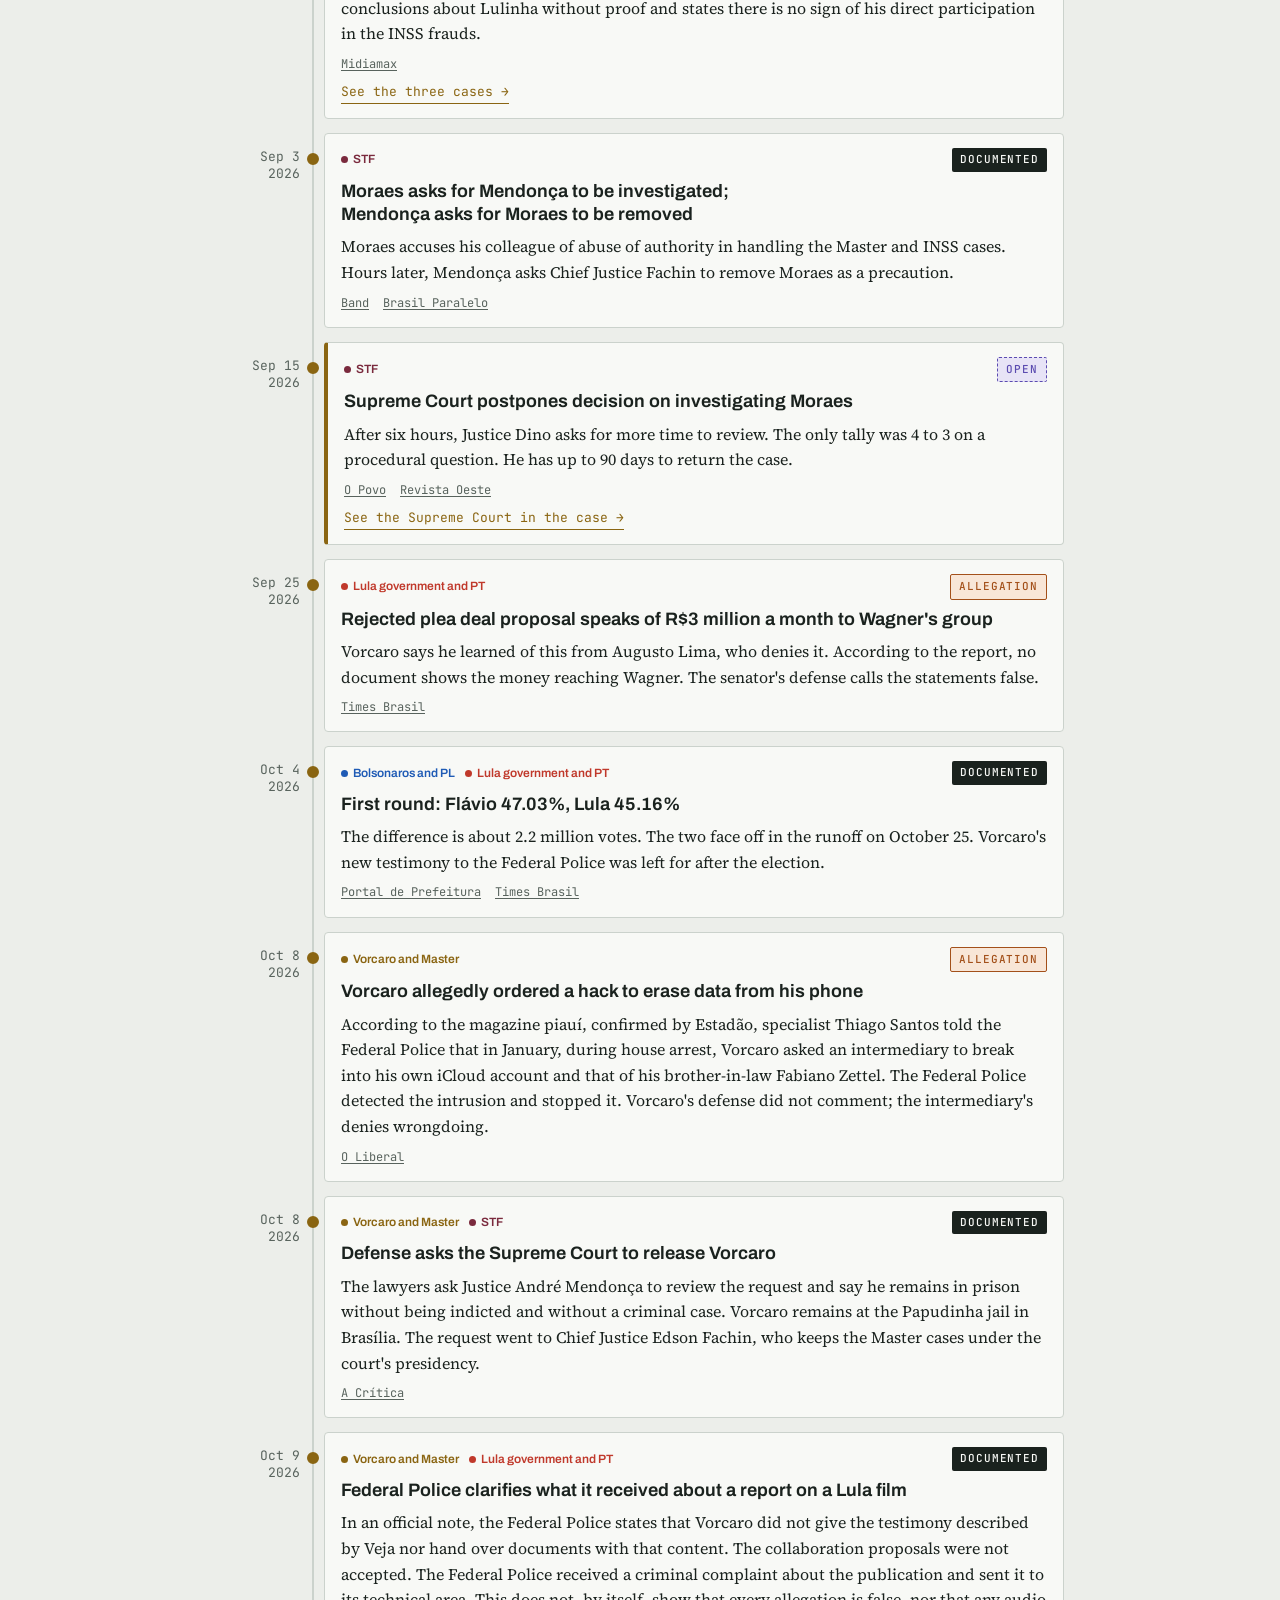
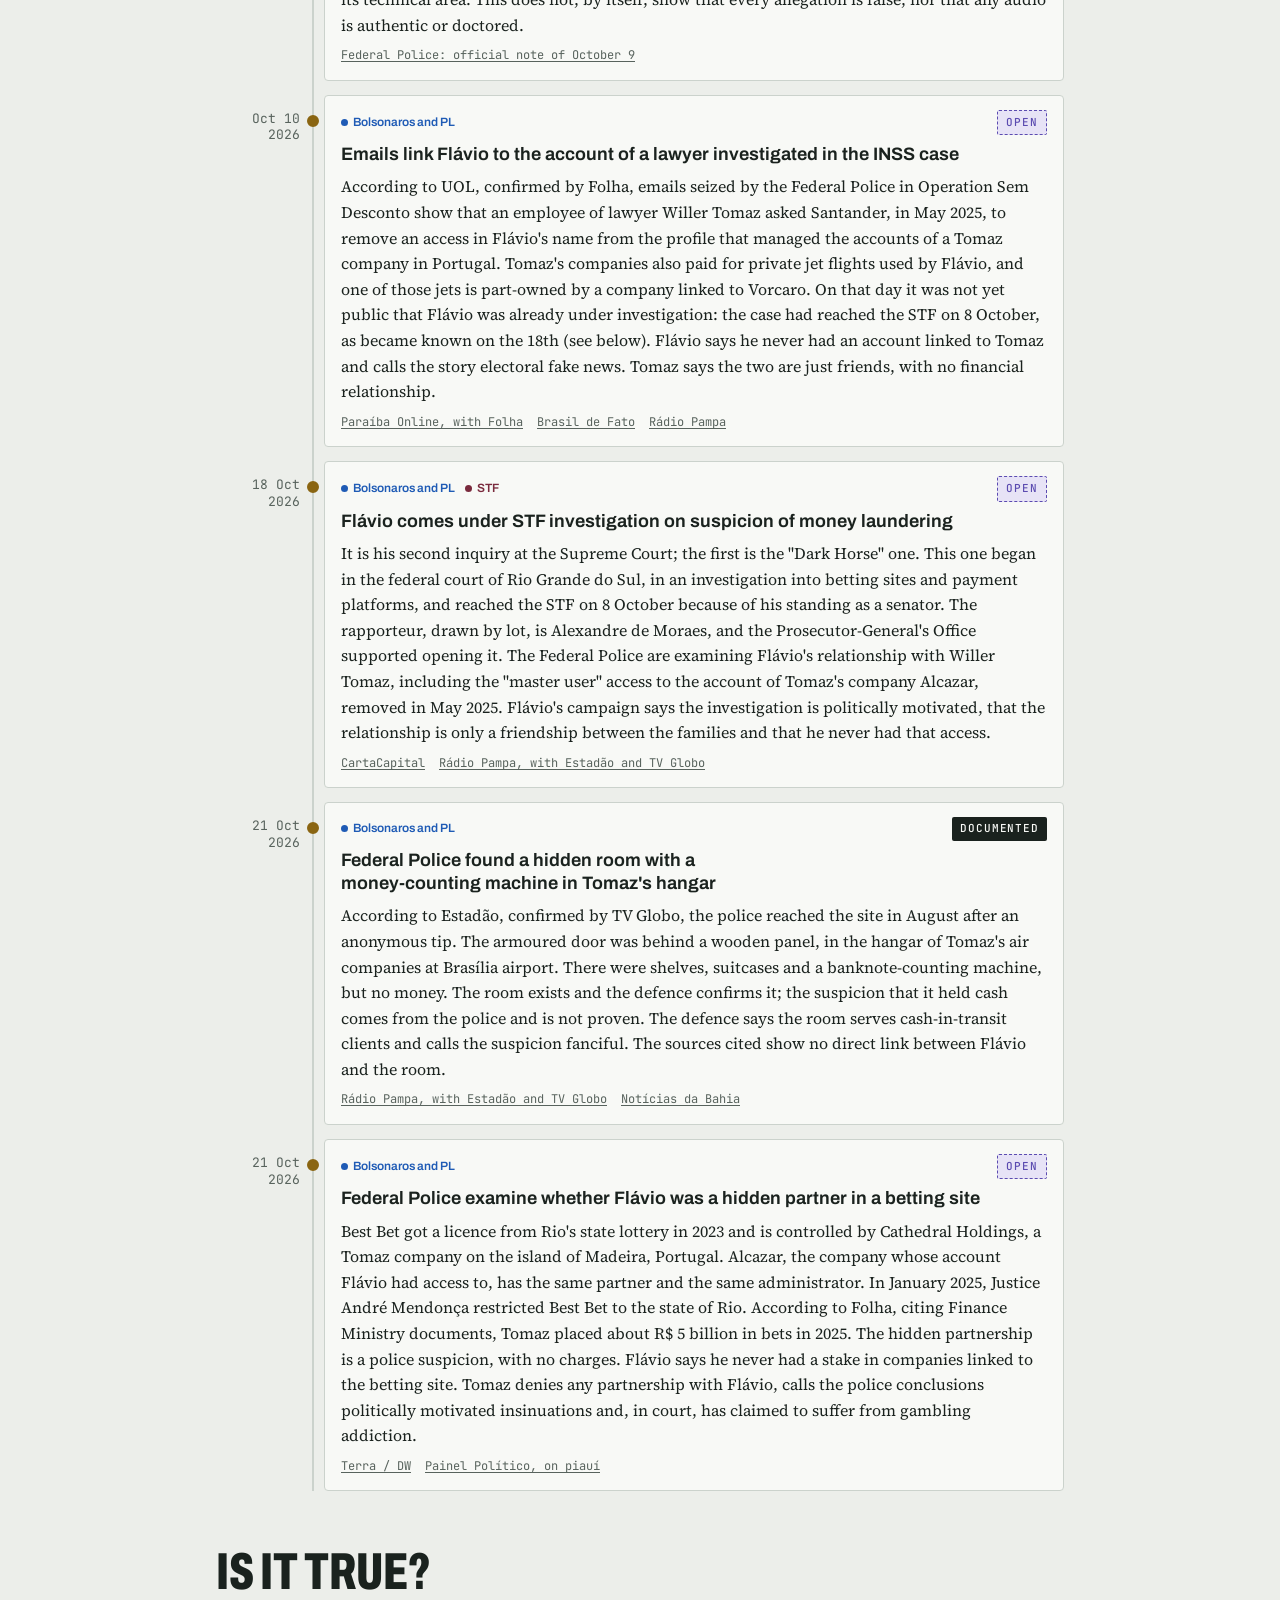
==== commit b68af588: "Adiciona o jogo da rota, em português e inglês Co-Authored-By: Claude Opus 5.5 <noreply@anthropic.co" ====
--- a/en/index.html
+++ b/en/index.html
@@ -206,7 +206,7 @@
     <g class="cut" id="cut" transform="translate(452 62)"><circle r="15"/><path d="M-6 -6 L6 6 M6 -6 L-6 6"/><text x="0" y="-24" text-anchor="middle">FEDERAL POLICE · NOV 17, 2025</text></g>
   </svg>
   <p class="lede">From Belo Horizonte to São Paulo and Brasília, up to the trip to Malta interrupted by the Federal Police, which suspected an escape; the defense gave another explanation. Who appears in the investigations into banker Daniel Vorcaro, in what way, and what circulates without proof. Each item identifies its source and distinguishes event, allegation and conclusion.</p>
-  <a class="rv-btn" href="visual.html"><span aria-hidden="true">📊</span> See the summary in icons</a>
+  <div style="display:flex;flex-wrap:wrap;gap:10px"><a class="rv-btn" href="visual.html"><span aria-hidden="true">📊</span> See the summary in icons</a><a class="rv-btn" href="jogo.html" style="background:var(--ink)"><span aria-hidden="true">🎮</span> Play: Plea Deal or Tall Tale?</a></div>
   <div class="sheet" aria-label="Banco Master's balance sheet">
     <div class="hd"><span>Banco Master S.A. · final position</span><span>Extrajudicial liquidation · Central Bank</span></div>
     <div class="row"><span>Debts left by the bank<small>at liquidation, Nov 2025</small></span><b>R$40.6 bn</b></div>
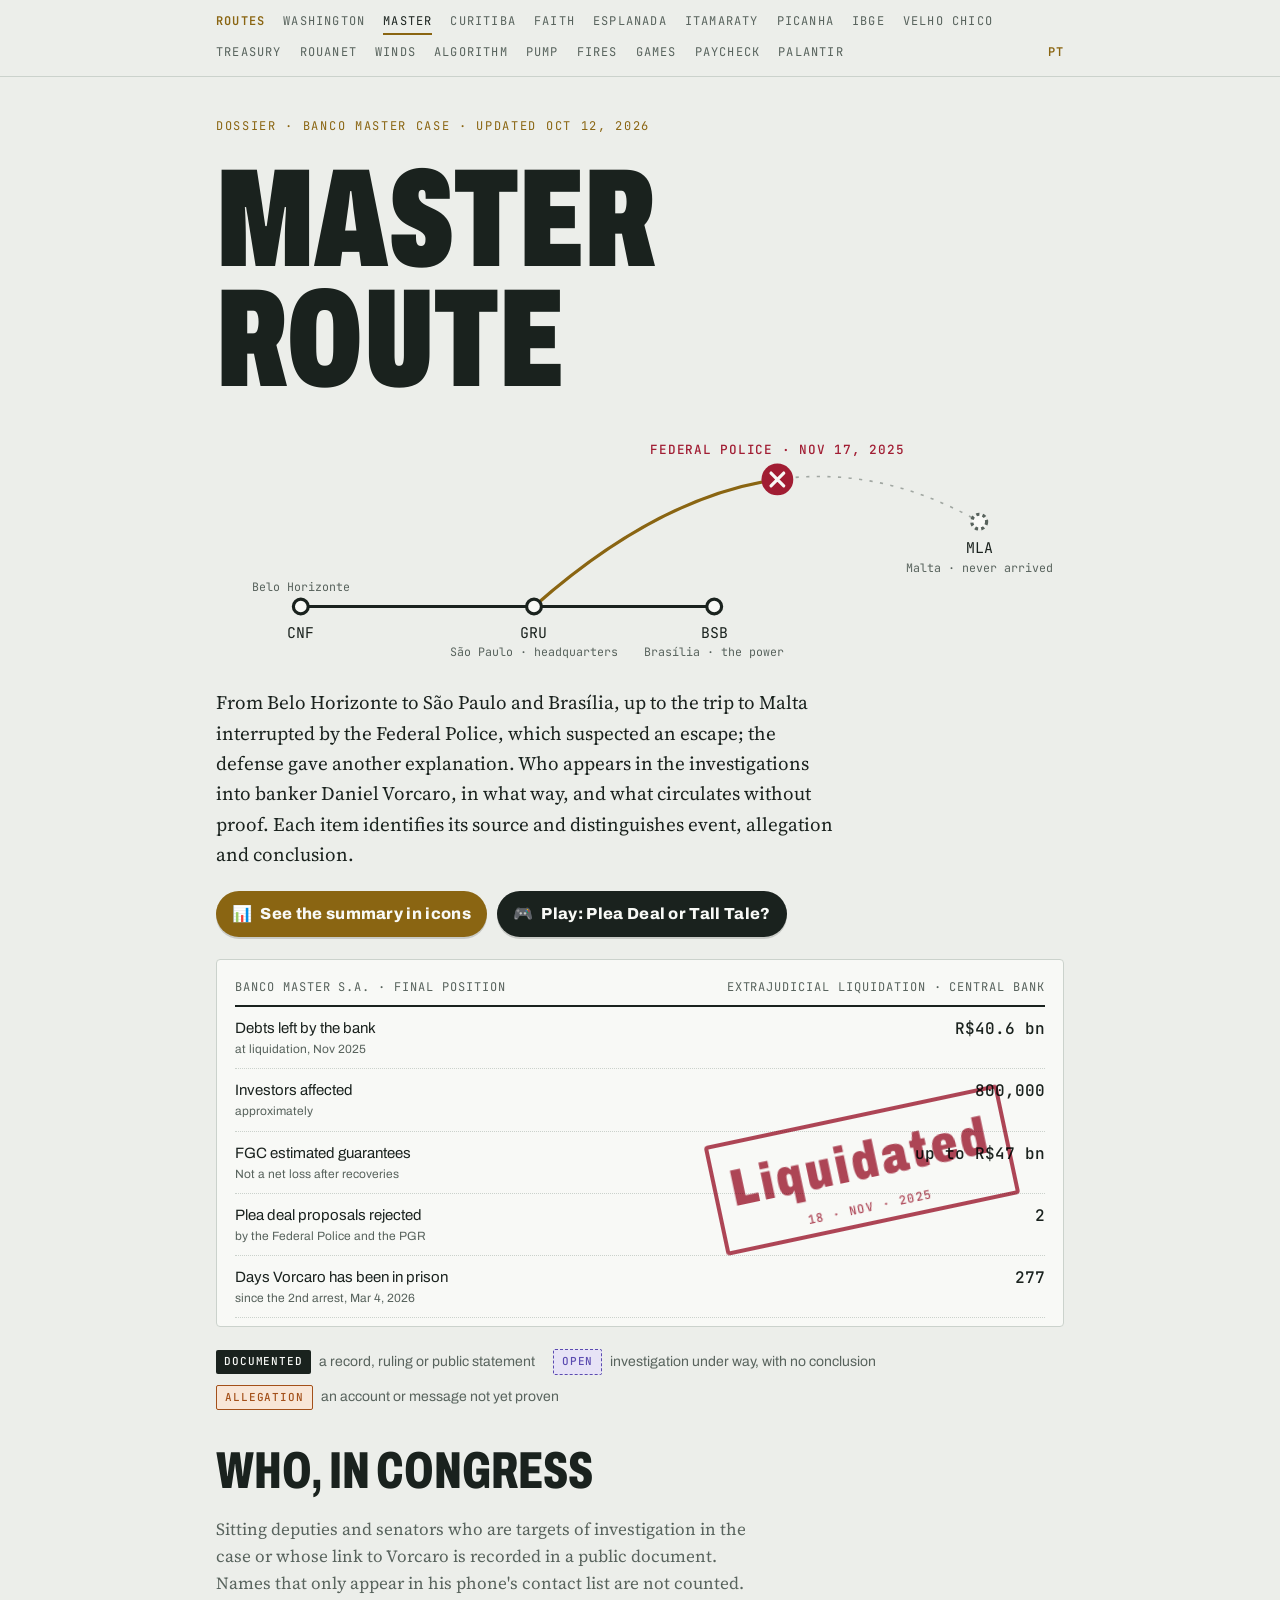
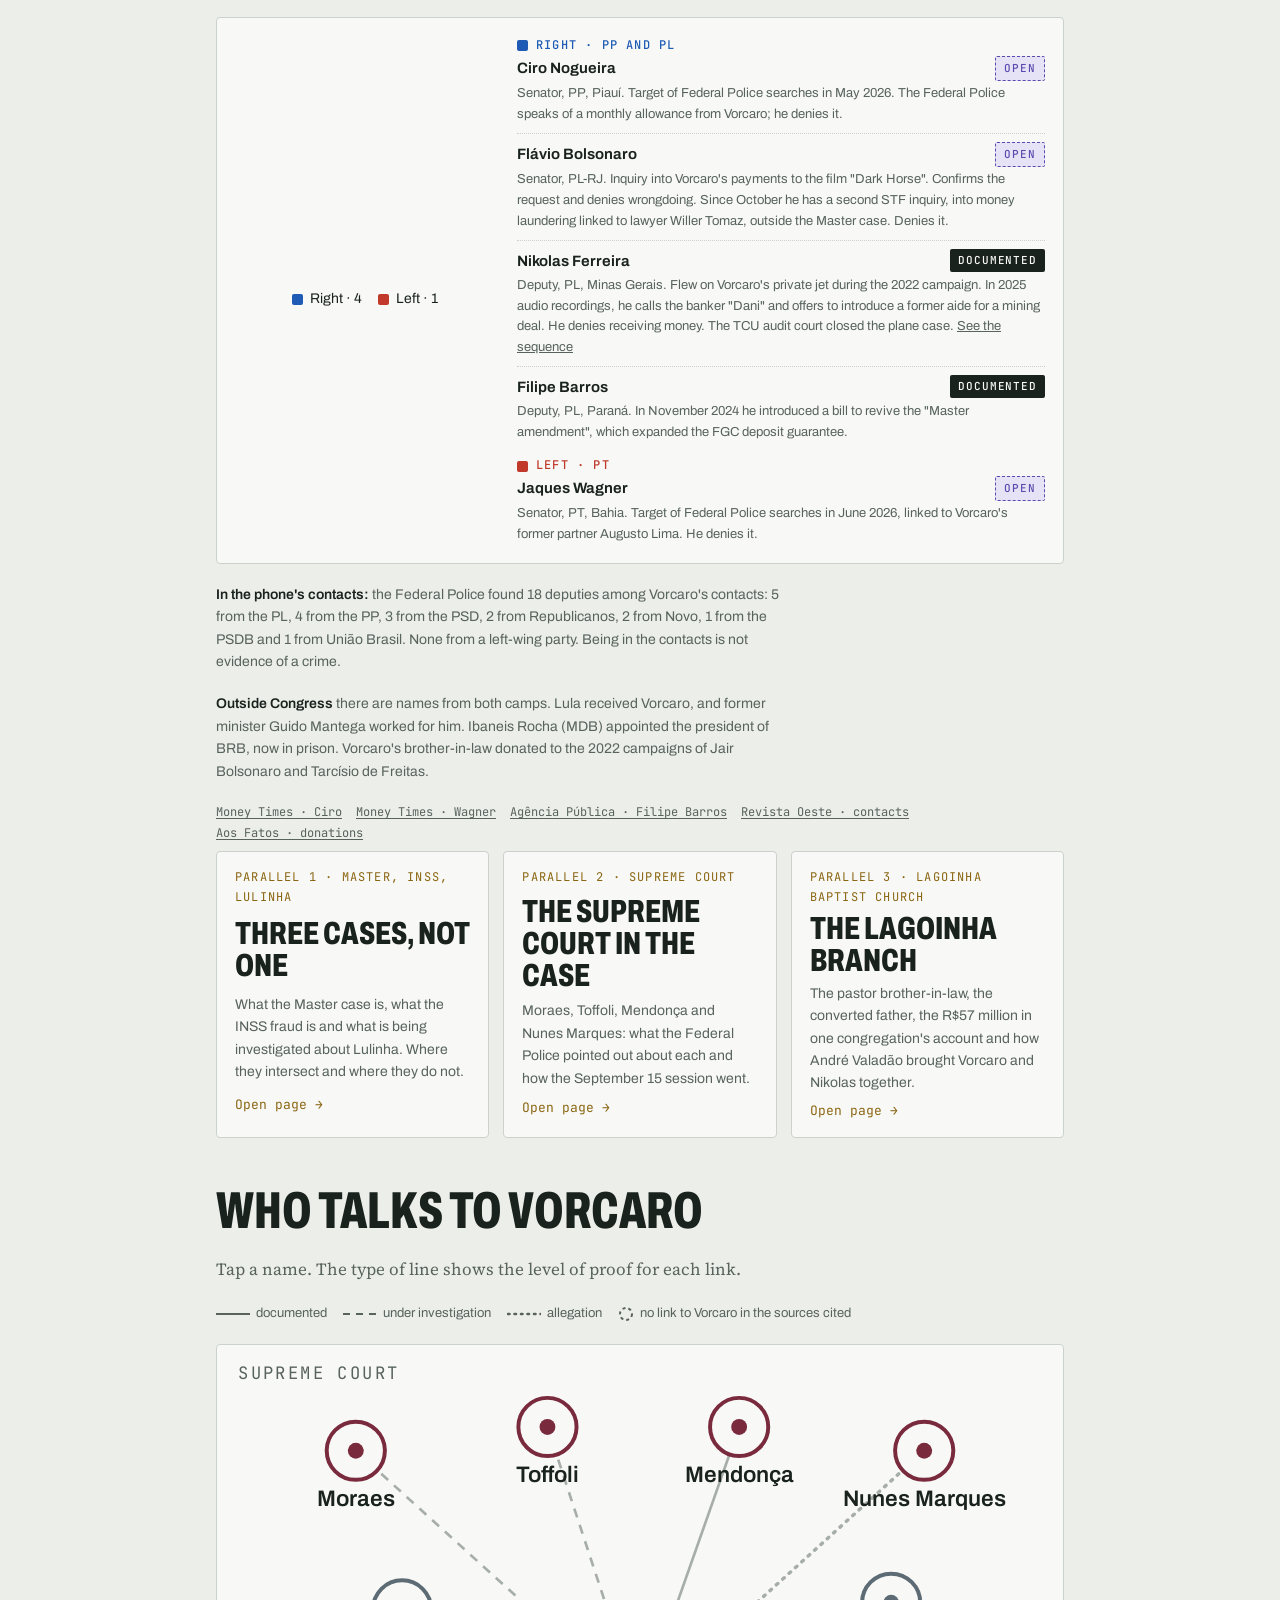
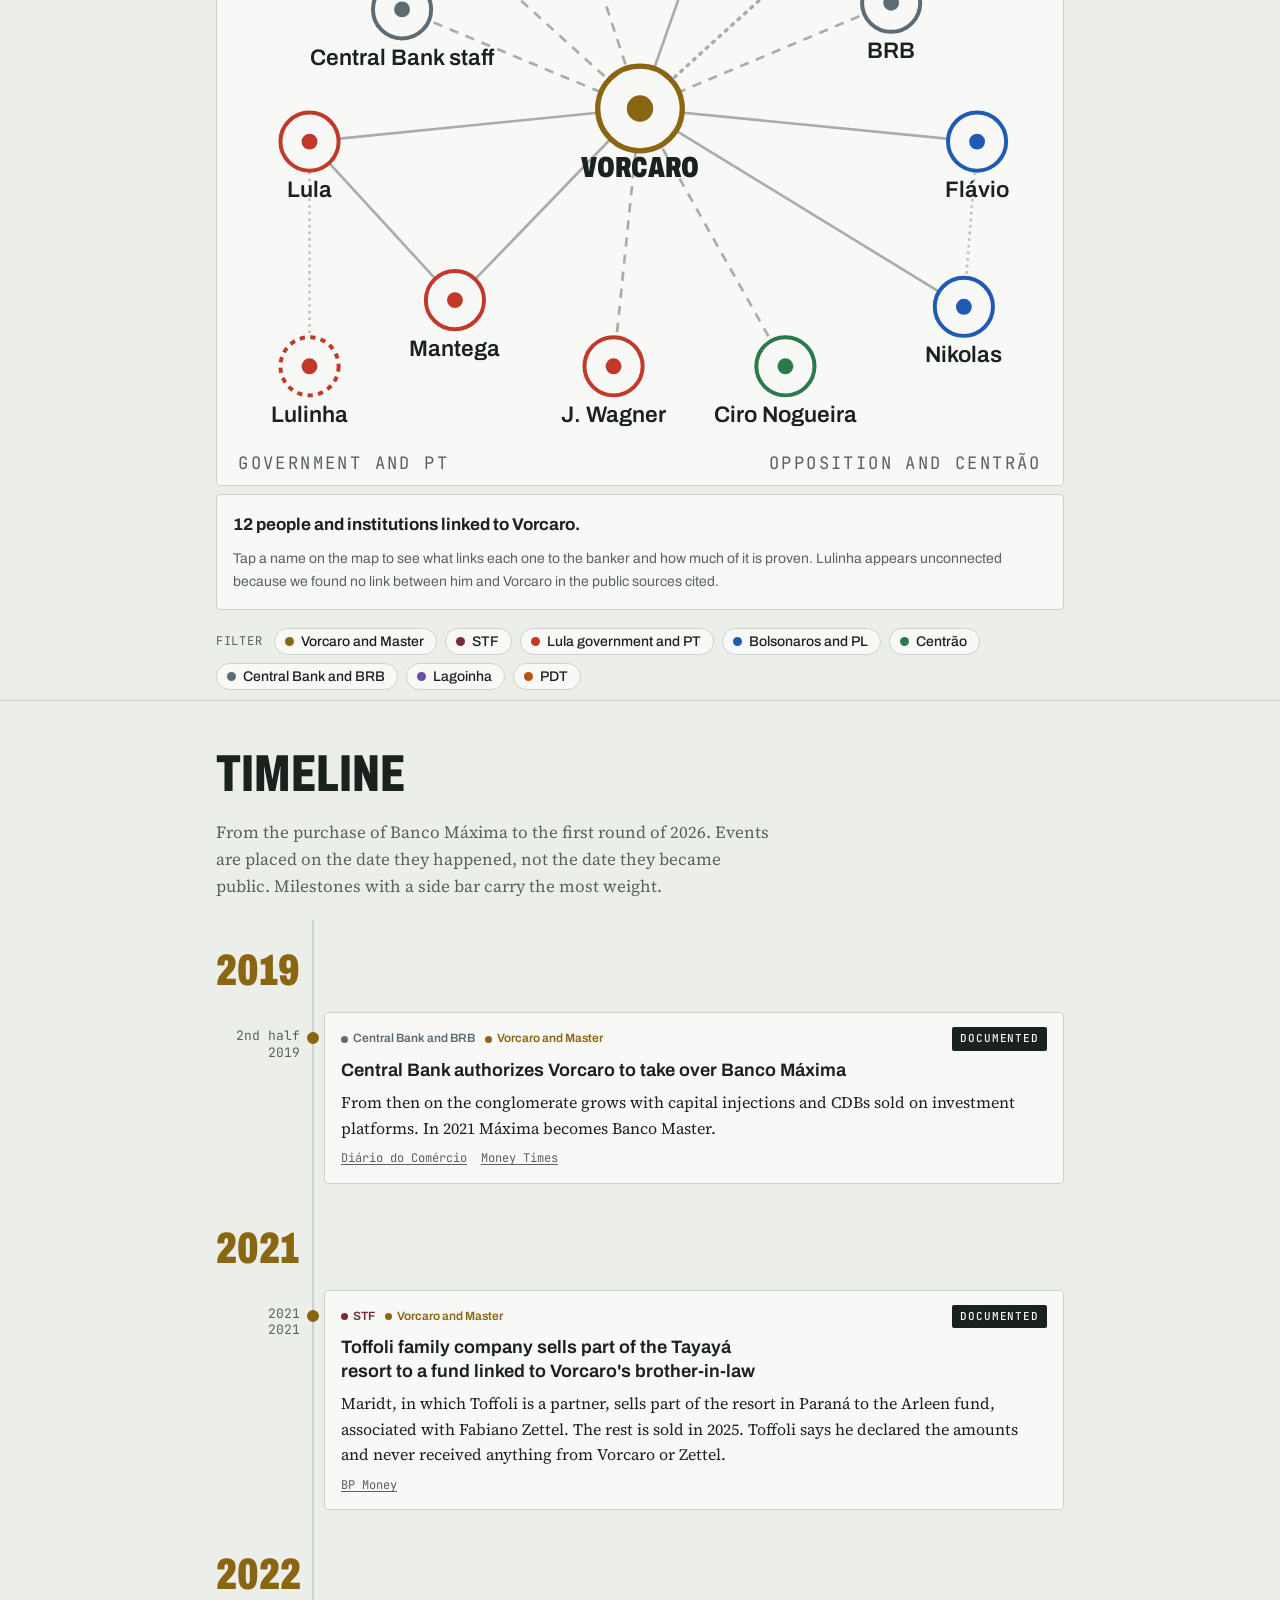
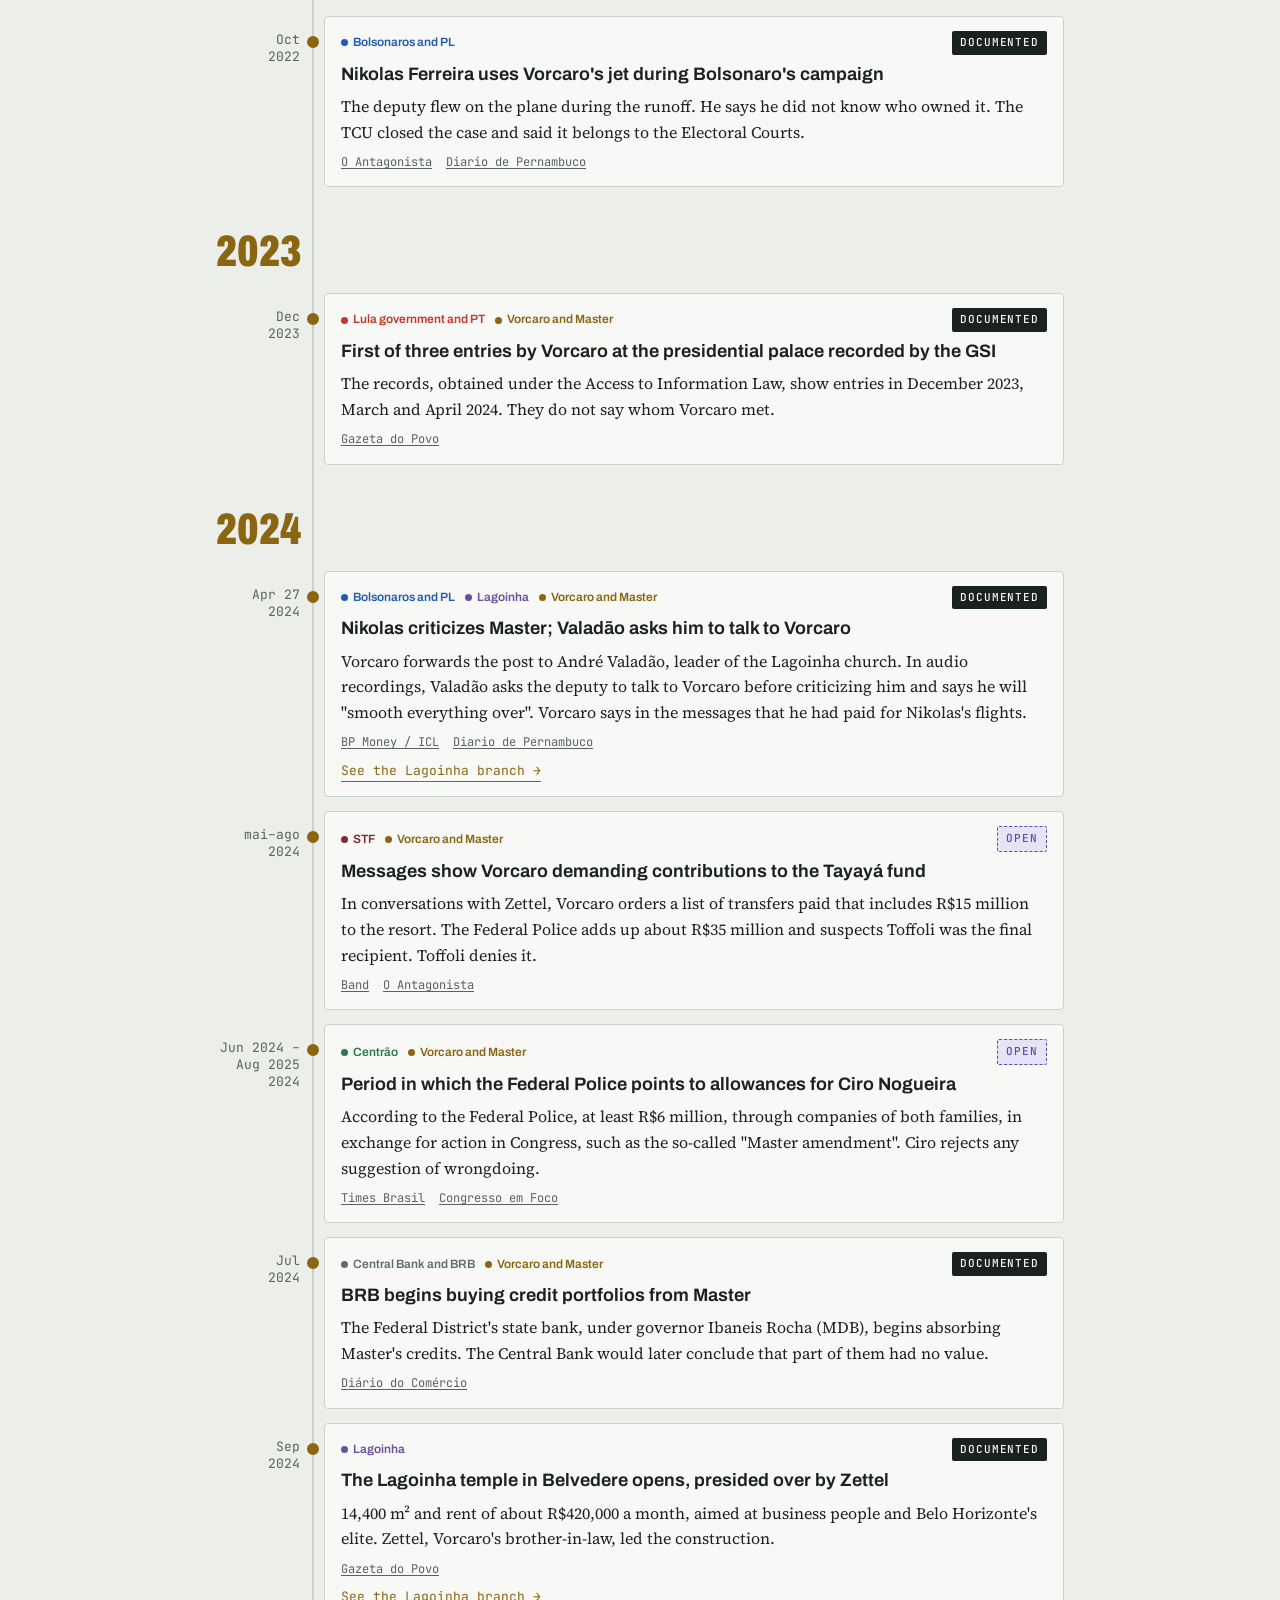
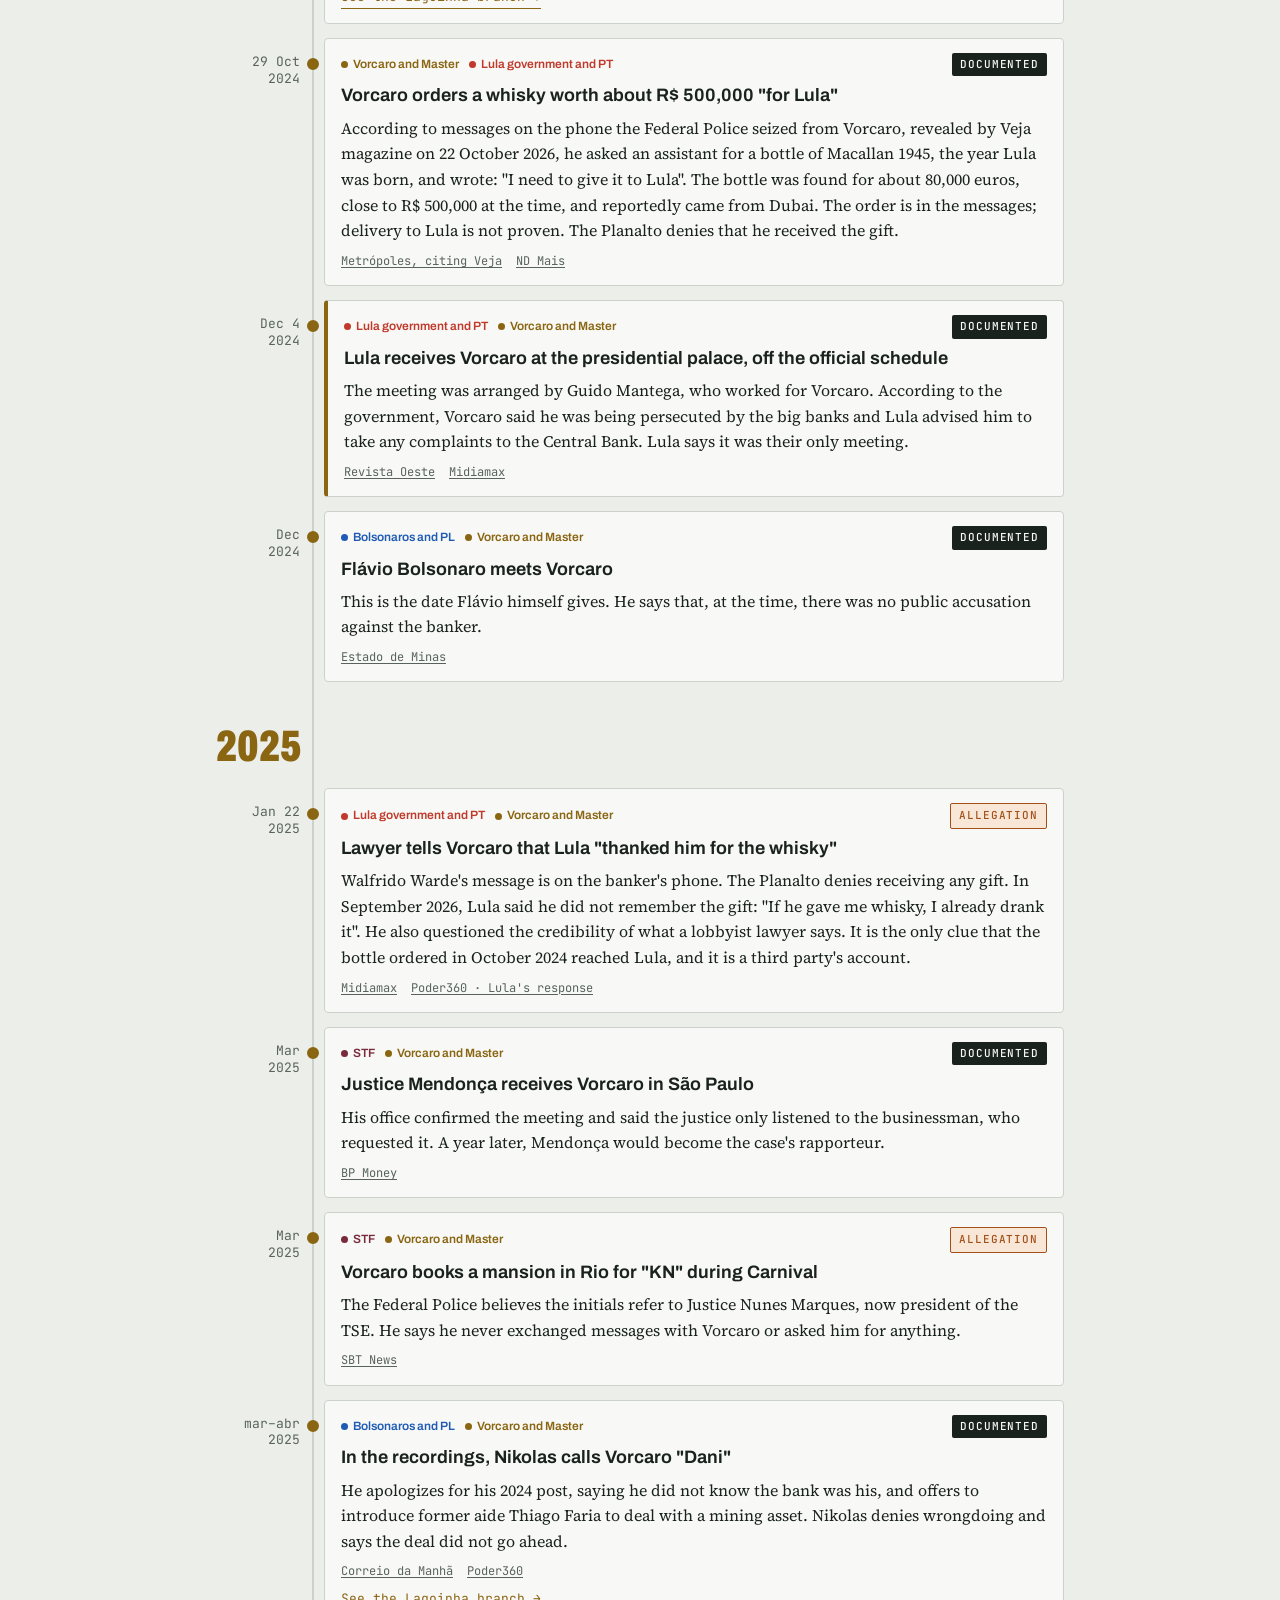
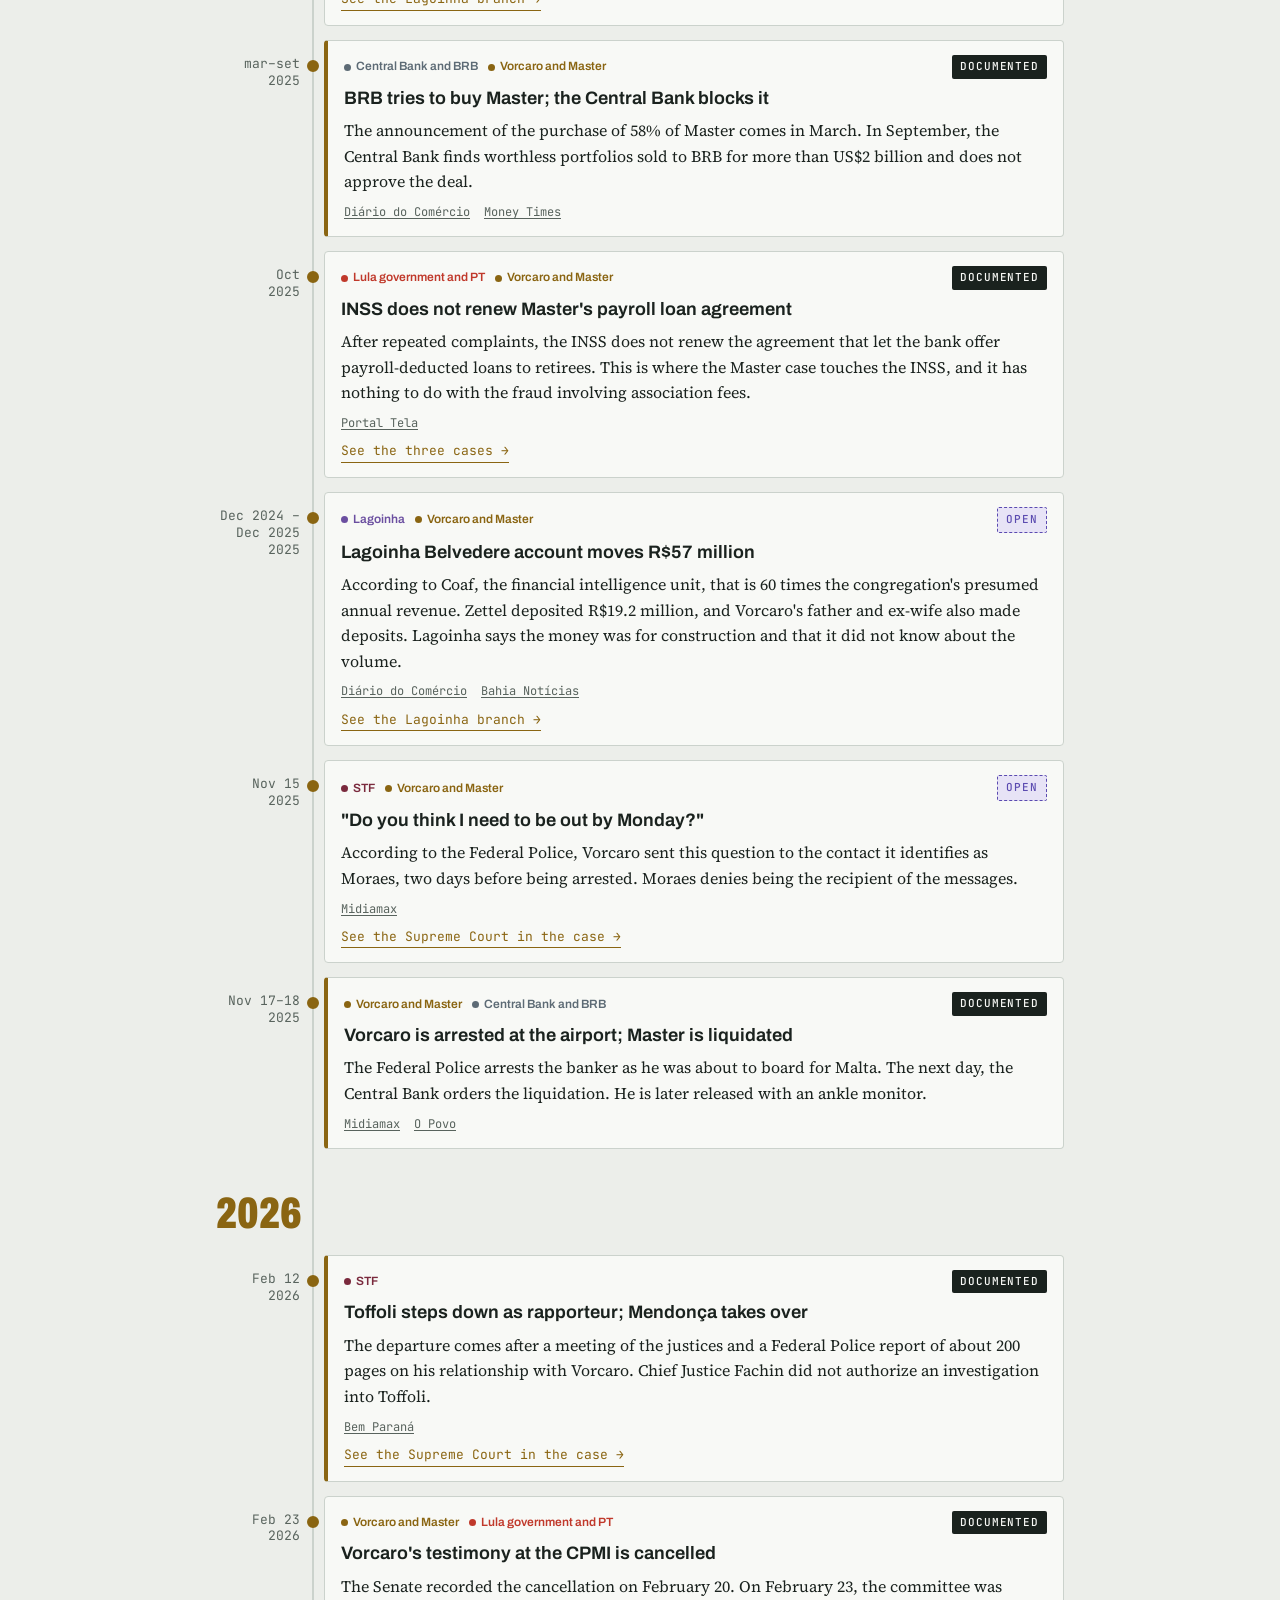
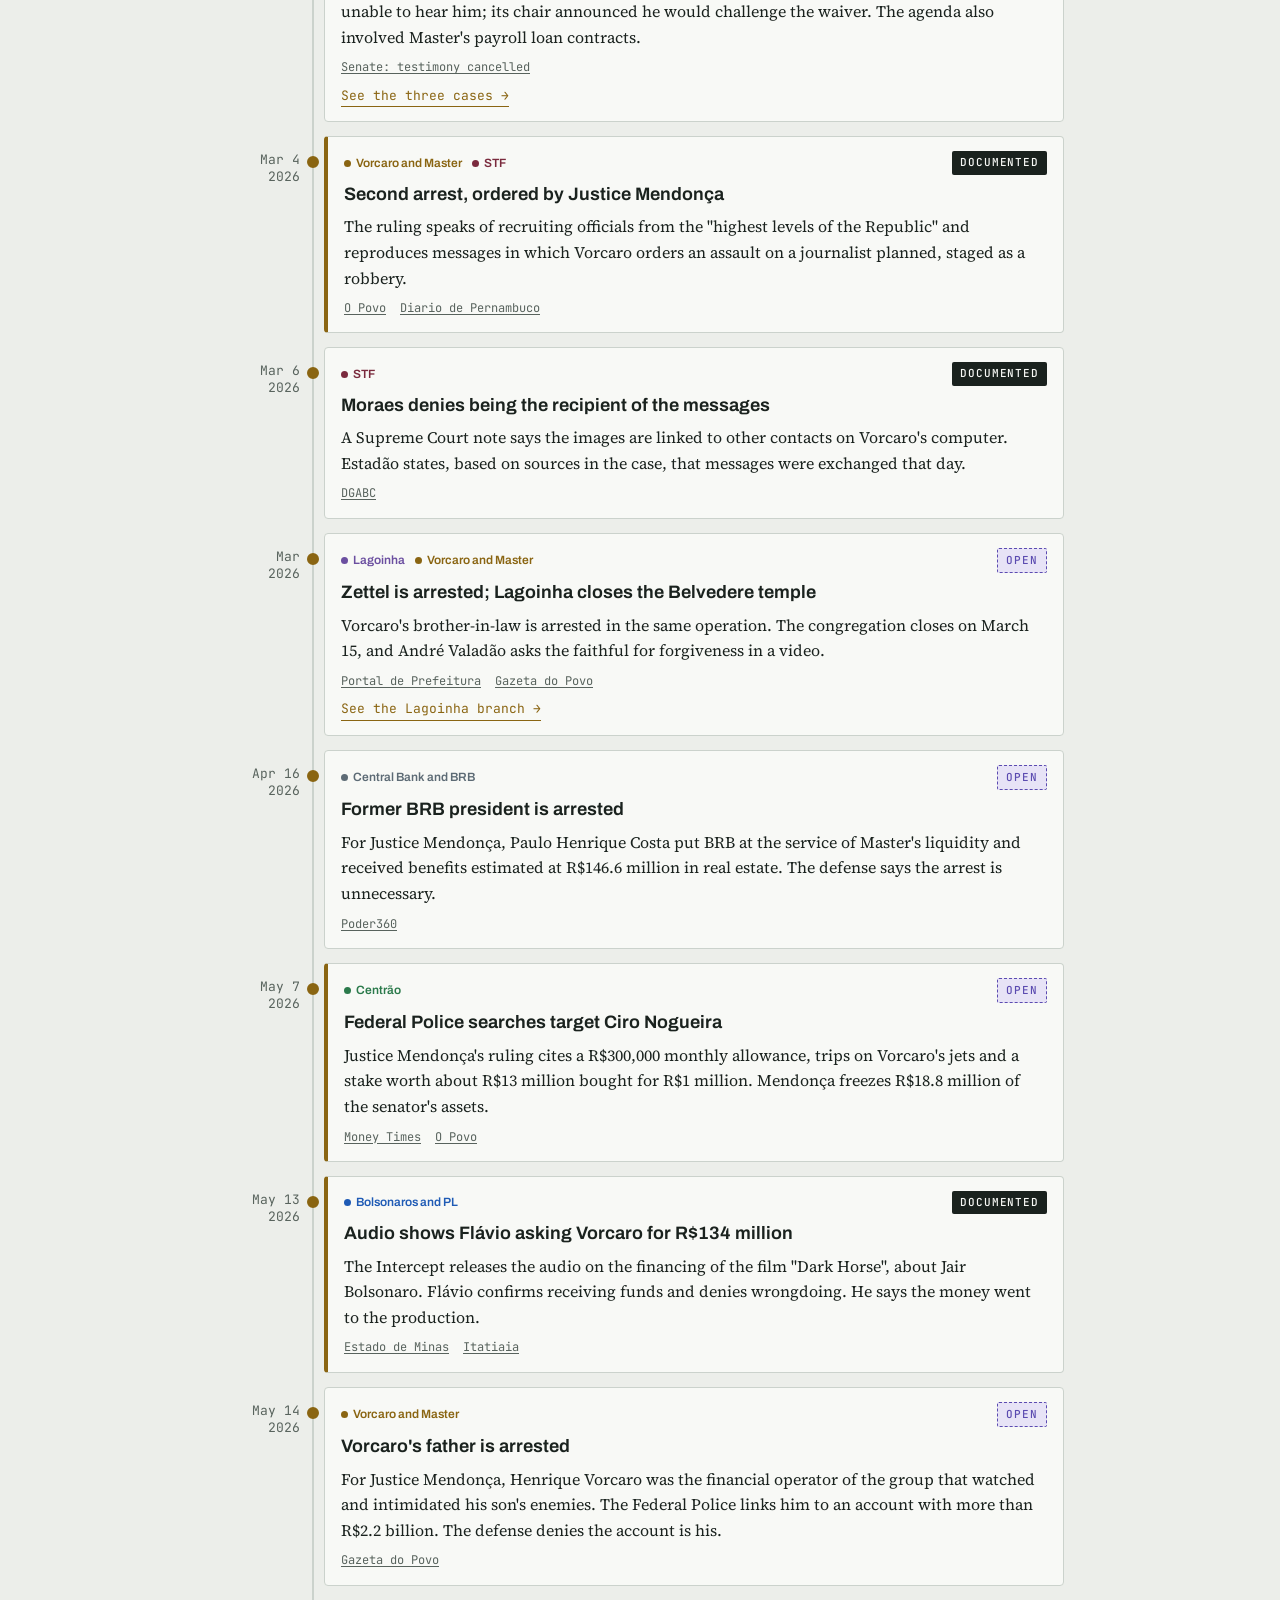
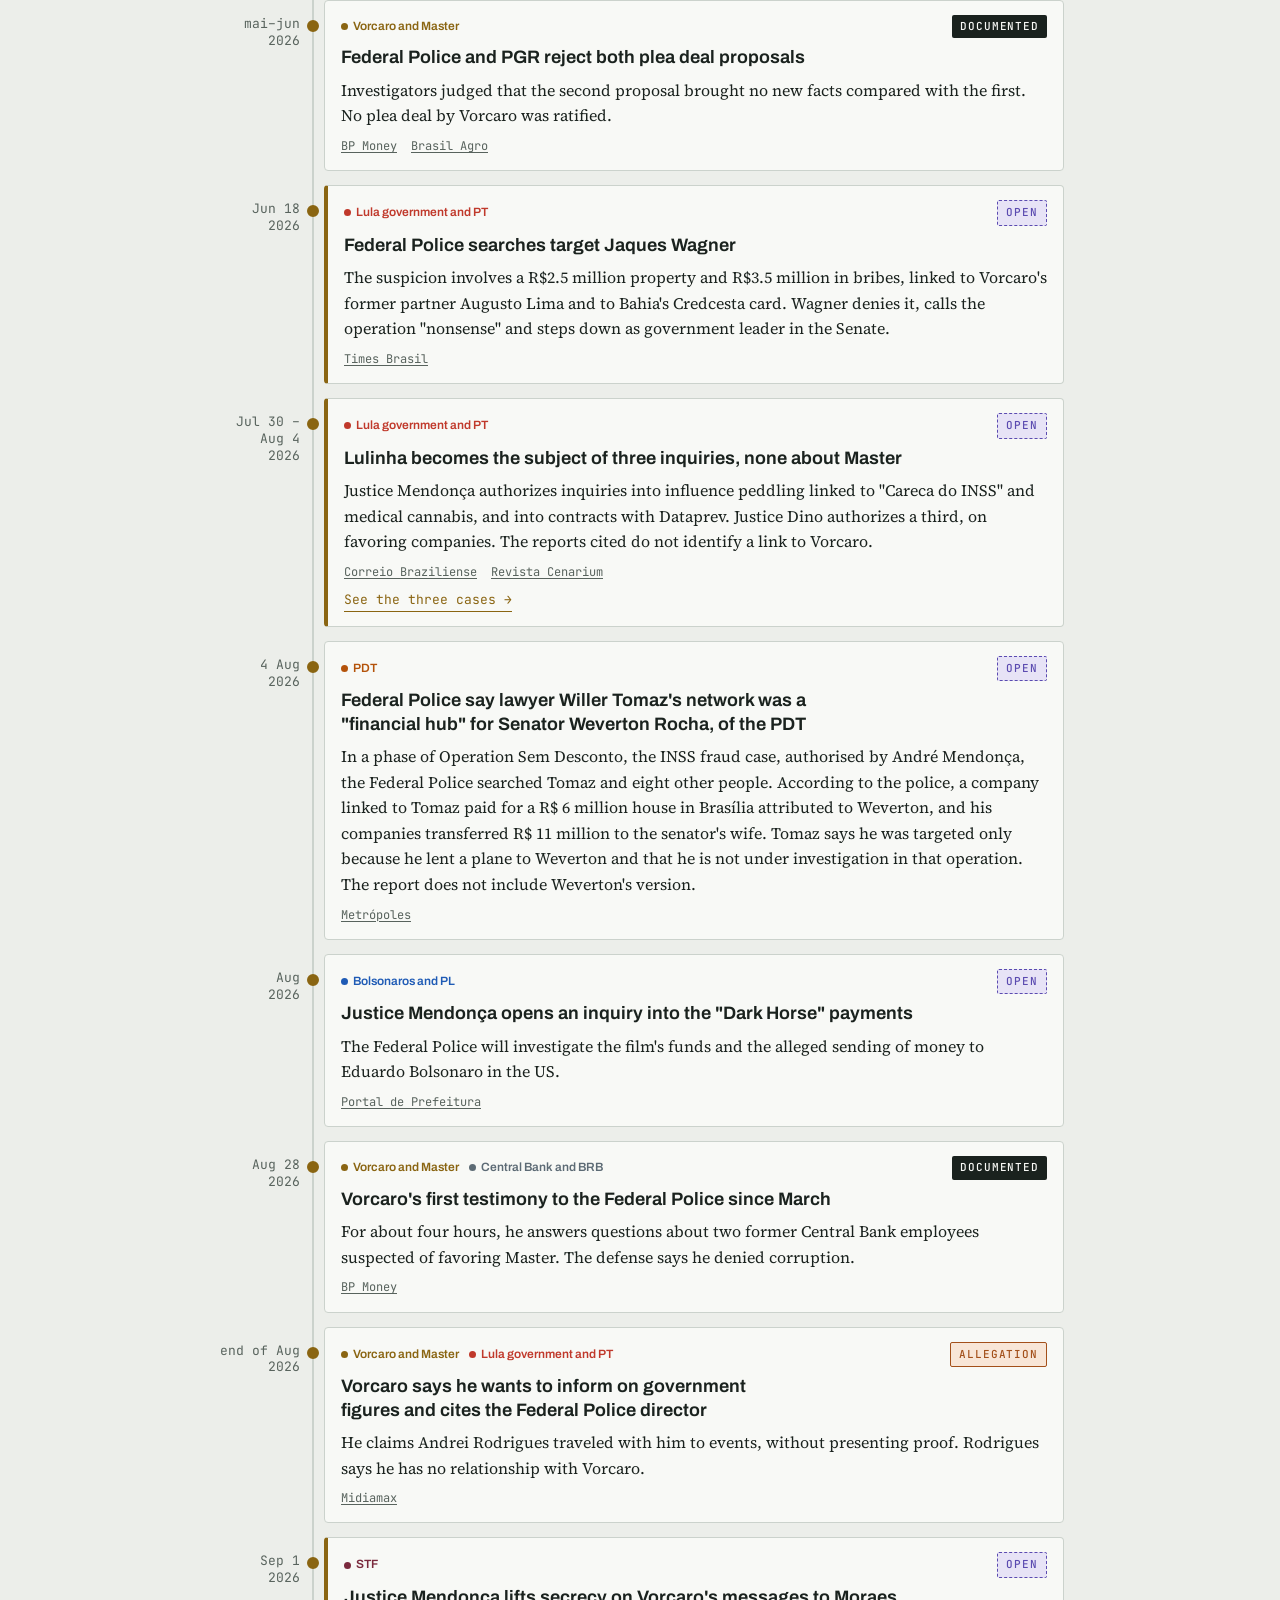
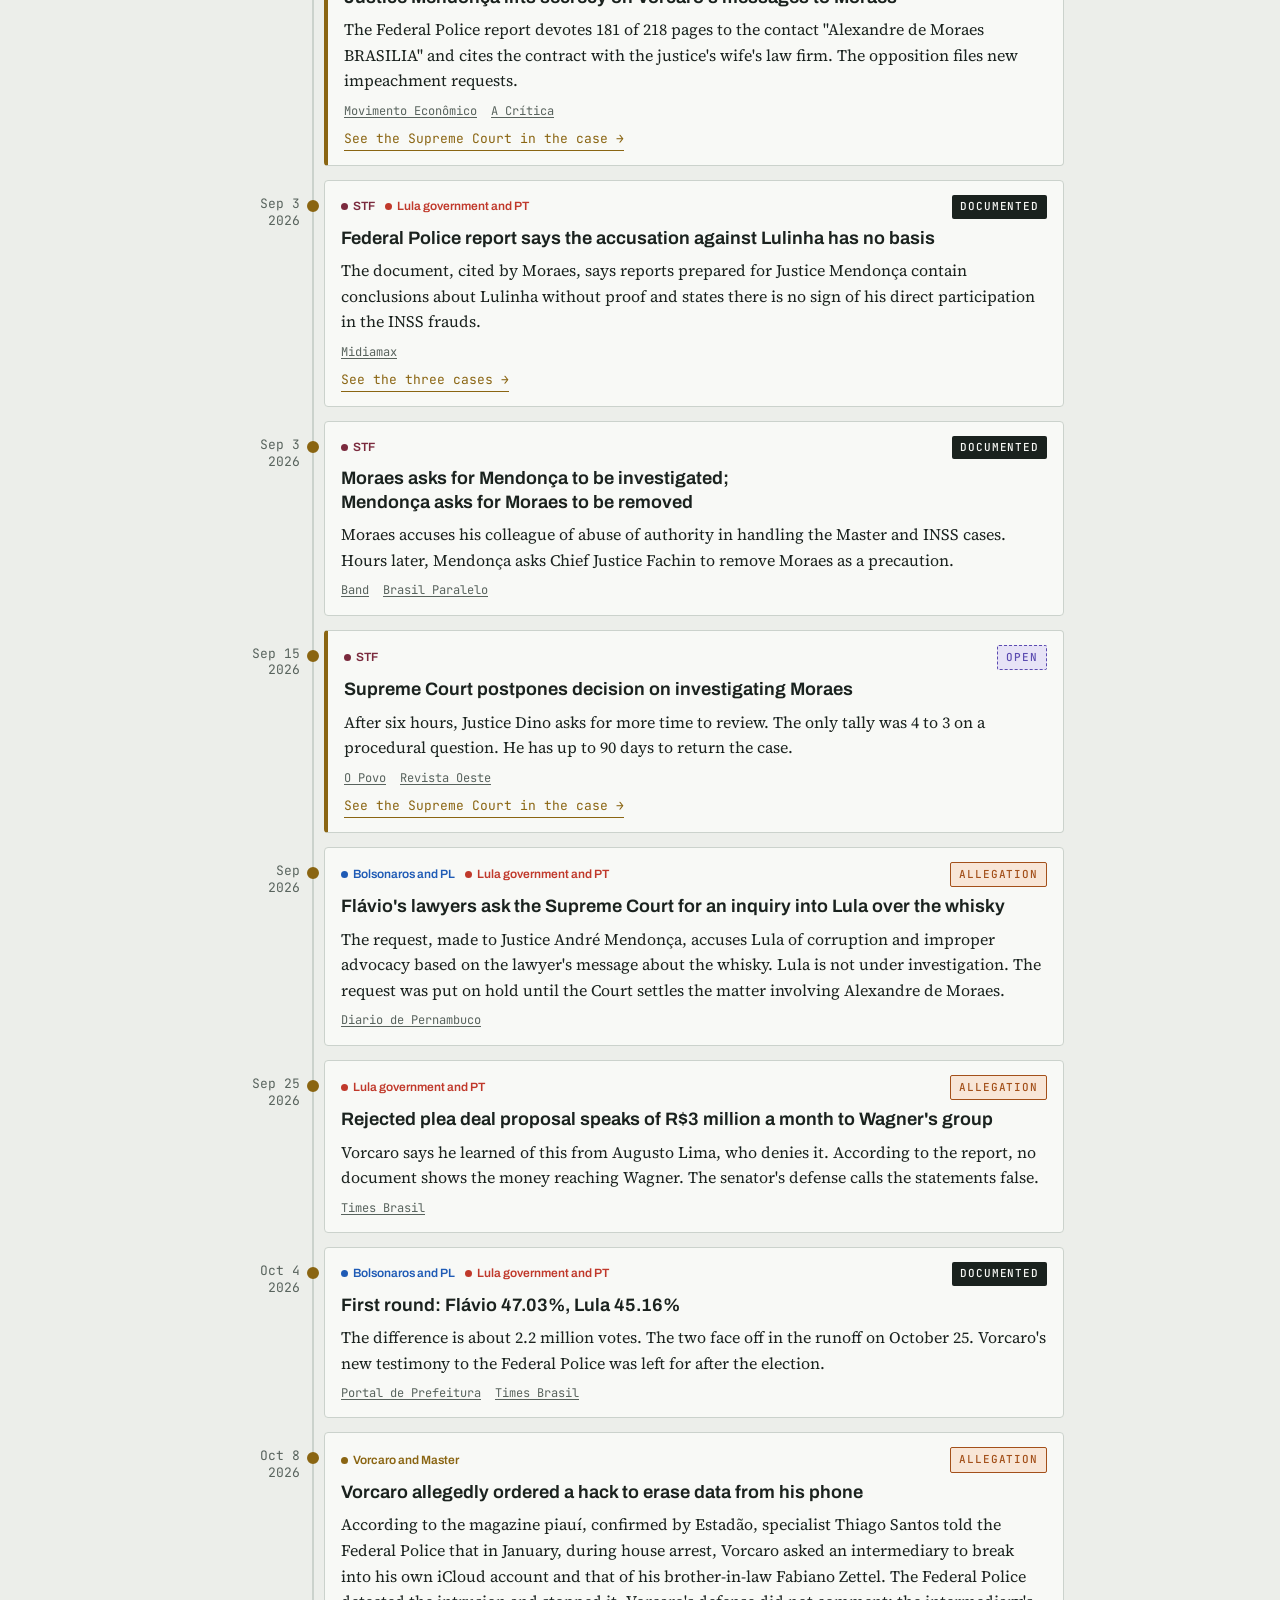
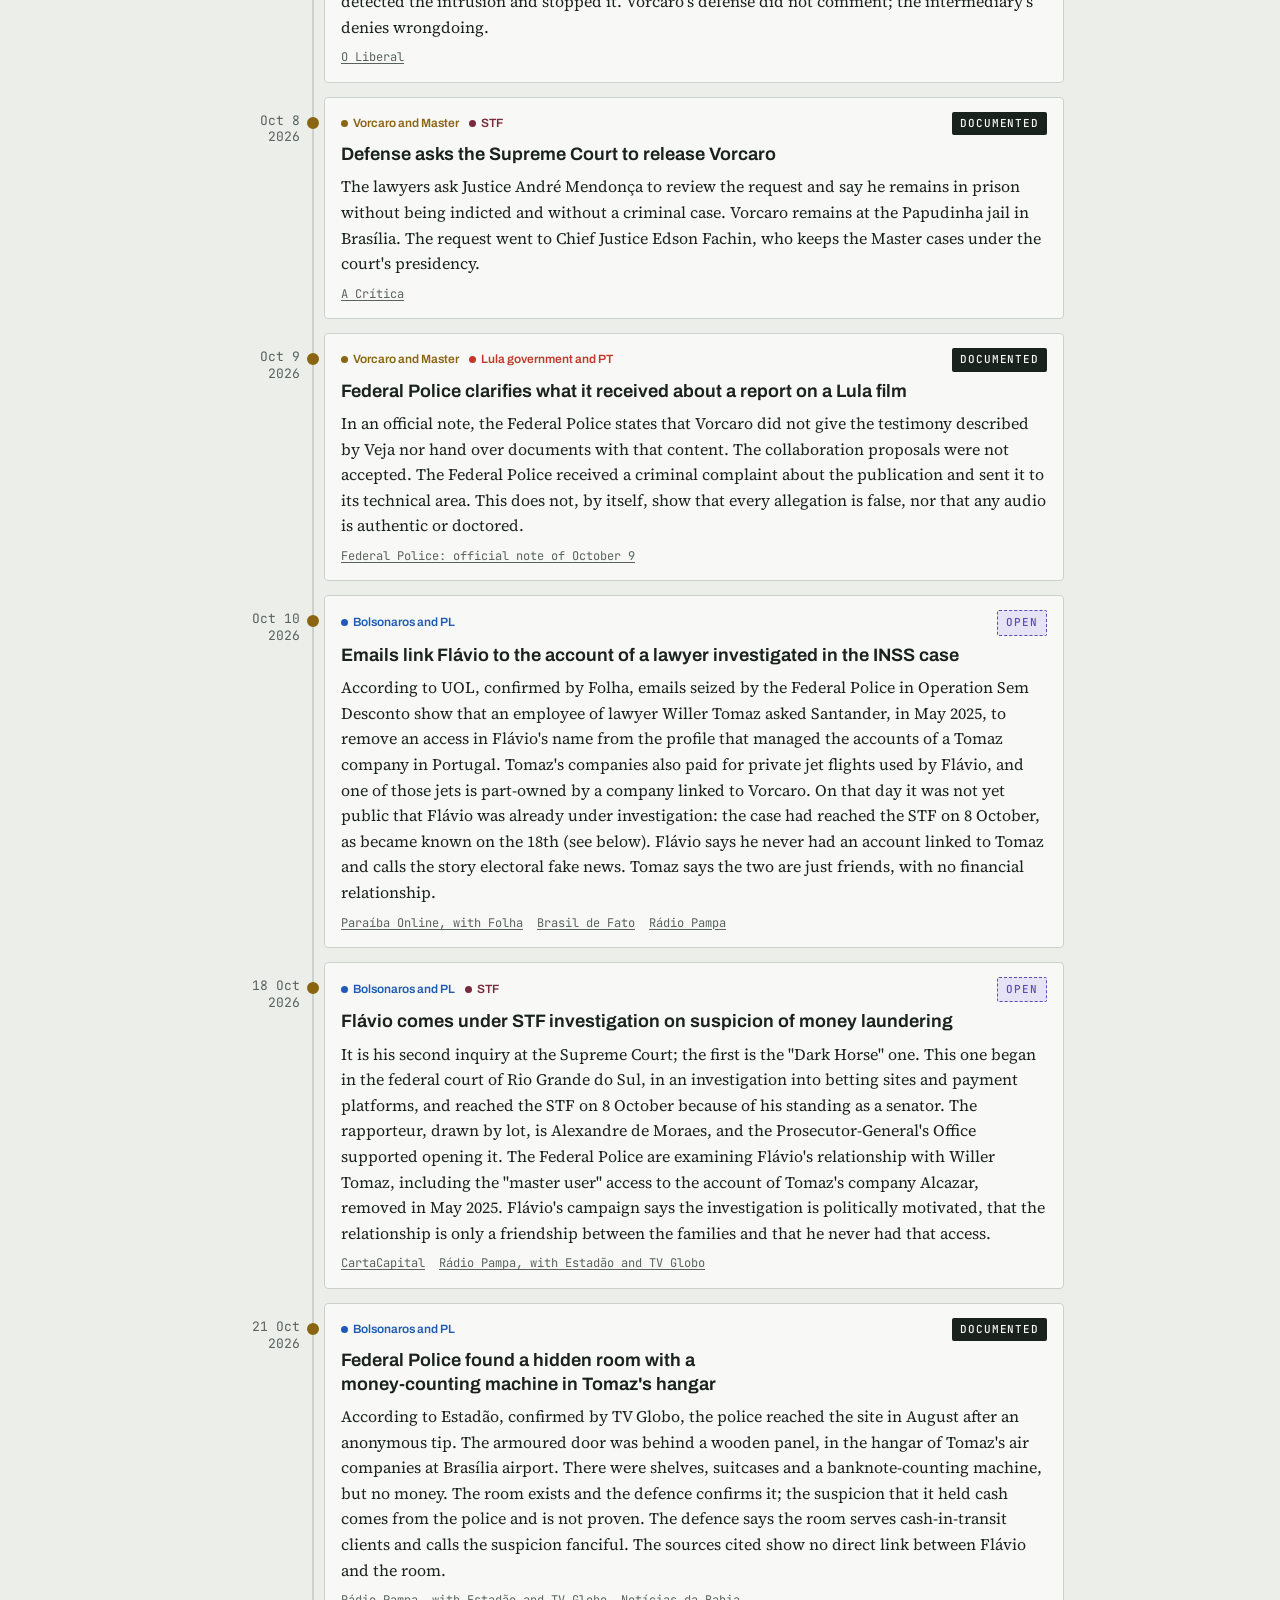
==== commit 77a96d56: "Rota Master: encomenda do uísque de Vorcaro para Lula Co-Authored-By: Claude Opus 5.5 <noreply@anthr" ====
--- a/en/index.html
+++ b/en/index.html
@@ -308,6 +308,7 @@
         <ul>
           <li>The Central Bank liquidated Master in November 2025, and Vorcaro was arrested on his way to Malta.</li>
           <li>Lula received Vorcaro at the presidential palace on December 4, 2024, off the official schedule. Guido Mantega, who worked for the banker, arranged it.</li>
+          <li>Weeks earlier, in October 2024, Vorcaro ordered a whisky worth about R$ 500,000 and wrote "I need to give it to Lula", according to messages on his phone.</li>
           <li>Flávio Bolsonaro asked Vorcaro for money for the film "Dark Horse" and confirms it.</li>
           <li>Flávio has been under STF investigation since October 2026 on suspicion of money laundering linked to Willer Tomaz. The Federal Police found a hidden room with a money-counting machine in Tomaz's hangar, with no money inside.</li>
           <li>Nikolas Ferreira flew on Vorcaro's plane during the 2022 campaign.</li>
@@ -322,6 +323,7 @@
           <li>The allowances to Ciro Nogueira and the payments linked to Jaques Wagner. Both deny them.</li>
           <li>That the "Dark Horse" money went to Eduardo Bolsonaro.</li>
           <li>That Flávio is a hidden partner in Best Bet or received money from Willer Tomaz's network, and that the hangar room held cash.</li>
+          <li>That Lula received the whisky. The Planalto denies it, and the only clue is a lawyer's message.</li>
           <li>That Lula did anything for Master. We found no public investigation against him in the sources cited as of the date of this review.</li>
           <li>Any link between Lulinha and Vorcaro or Master. None was found in the public sources cited.</li>
         </ul>
@@ -330,7 +332,7 @@
   </section>
 
   <footer>
-    <p>Update checked on 22 October 2026 (Tokyo), with news and documents dated in Brazil. Investigation is not conviction. Where the person named has responded, their version is in the text.</p>
+    <p>Update checked on 24 October 2026 (Tokyo), using news and documents dated in Brazil. An investigation is not a conviction. When the person named responded, their version is in the text.</p>
     <p>Runoff: October 25, 2026.</p>
   </footer>
 
@@ -372,6 +374,9 @@
  {y:2024,d:"Sep",a:["ig"],ev:"doc",t:"The Lagoinha temple in Belvedere opens, presided over by Zettel",
   b:"14,400 m² and rent of about R$420,000 a month, aimed at business people and Belo Horizonte's elite. Zettel, Vorcaro's brother-in-law, led the construction.",
   s:[["Gazeta do Povo","https://www.gazetadopovo.com.br/ideias/por-que-lider-lagoinha-pediu-perdao-igreja-fechou-templo-luxo/"]],l:["See the Lagoinha branch","lagoinha.html"]},
+ {y:2024,d:"29 Oct",a:["vorcaro","gov"],ev:"doc",t:"Vorcaro orders a whisky worth about R$ 500,000 \"for Lula\"",
+  b:"According to messages on the phone the Federal Police seized from Vorcaro, revealed by Veja magazine on 22 October 2026, he asked an assistant for a bottle of Macallan 1945, the year Lula was born, and wrote: \"I need to give it to Lula\". The bottle was found for about 80,000 euros, close to R$ 500,000 at the time, and reportedly came from Dubai. The order is in the messages; delivery to Lula is not proven. The Planalto denies that he received the gift.",
+  s:[["Metrópoles, citing Veja","https://www.metropoles.com/brasil/vorcaro-encomendou-uisque-de-r-500-mil-para-presentear-lula-diz-revista"],["ND Mais","https://ndmais.com.br/politica/preciso-dar-pro-lula-mensagem-de-vorcaro-revela-encomenda-de-uisque-de-r-500-mil-para-presentear-o-presidente/"]]},
  {y:2024,d:"Dec 4",k:1,a:["gov","vorcaro"],ev:"doc",t:"Lula receives Vorcaro at the presidential palace, off the official schedule",
   b:"The meeting was arranged by Guido Mantega, who worked for Vorcaro. According to the government, Vorcaro said he was being persecuted by the big banks and Lula advised him to take any complaints to the Central Bank. Lula says it was their only meeting.",
   s:[["Revista Oeste","https://revistaoeste.com/politica/lula-recebeu-uisque-de-presente-de-vorcaro/"],["Midiamax","https://midiamax.com.br/brasil/2026/advogado-disse-vorcaro-lula-agradeceu-whisky-mandou-abraco/"]]},
@@ -379,8 +384,8 @@
   b:"This is the date Flávio himself gives. He says that, at the time, there was no public accusation against the banker.",
   s:[["Estado de Minas","https://www.em.com.br/politica/2026/05/7419330-nikolas-sobre-flavio-bolsonaro-e-vorcaro-condenacoes-precipitadas.html"]]},
  {y:2025,d:"Jan 22",a:["gov","vorcaro"],ev:"alleg",t:"Lawyer tells Vorcaro that Lula \"thanked him for the whisky\"",
-  b:"Walfrido Warde's message is on the banker's phone. The presidential palace denies receiving a gift. Lula later said he had received Vorcaro and questioned the credibility of what a lobbyist lawyer says.",
-  s:[["Midiamax","https://midiamax.com.br/brasil/2026/advogado-disse-vorcaro-lula-agradeceu-whisky-mandou-abraco/"],["Midiamax · Lula's response","https://midiamax.com.br/brasil/2026/me-deu-whisky-eu-bebi-lula-pronuncia-encontro-vorcaro-2024/"]]},
+  b:"Walfrido Warde's message is on the banker's phone. The Planalto denies receiving any gift. In September 2026, Lula said he did not remember the gift: \"If he gave me whisky, I already drank it\". He also questioned the credibility of what a lobbyist lawyer says. It is the only clue that the bottle ordered in October 2024 reached Lula, and it is a third party's account.",
+  s:[["Midiamax","https://midiamax.com.br/brasil/2026/advogado-disse-vorcaro-lula-agradeceu-whisky-mandou-abraco/"],["Poder360 · Lula's response","https://www.poder360.com.br/poder-governo/se-me-deu-whisky-ja-bebi-diz-lula-sobre-advogado-de-vorcaro/"]]},
  {y:2025,d:"Mar",a:["stf","vorcaro"],ev:"doc",t:"Justice Mendonça receives Vorcaro in São Paulo",
   b:"His office confirmed the meeting and said the justice only listened to the businessman, who requested it. A year later, Mendonça would become the case's rapporteur.",
   s:[["BP Money","https://bpmoney.com.br/?p=420024"]]},
@@ -465,6 +470,9 @@
  {y:2026,d:"Sep 15",k:1,a:["stf"],ev:"open",t:"Supreme Court postpones decision on investigating Moraes",
   b:"After six hours, Justice Dino asks for more time to review. The only tally was 4 to 3 on a procedural question. He has up to 90 days to return the case.",
   s:[["O Povo","https://mais.opovo.com.br/jornal/politica/2026/09/15/supremo-adia-definicao-sobre-moraes-mas-escancara-fraturas-em-sessao-historica.html"],["Revista Oeste","https://revistaoeste.com/politica/sessao-do-stf-acaba-sem-definicao/"]],l:["See the Supreme Court in the case","stf.html"]},
+ {y:2026,d:"Sep",a:["pl","gov"],ev:"alleg",t:"Flávio's lawyers ask the Supreme Court for an inquiry into Lula over the whisky",
+  b:"The request, made to Justice André Mendonça, accuses Lula of corruption and improper advocacy based on the lawyer's message about the whisky. Lula is not under investigation. The request was put on hold until the Court settles the matter involving Alexandre de Moraes.",
+  s:[["Diario de Pernambuco","https://www.diariodepernambuco.com.br/politica/2026/09/11724726-defesa-de-flavio-pede-a-mendonca-abertura-de-inquerito-por-uisque-de-vorcaro-para-lula.html"]]},
  {y:2026,d:"Sep 25",a:["gov"],ev:"alleg",t:"Rejected plea deal proposal speaks of R$3 million a month to Wagner's group",
   b:"Vorcaro says he learned of this from Augusto Lima, who denies it. According to the report, no document shows the money reaching Wagner. The senator's defense calls the statements false.",
   s:[["Times Brasil","https://timesbrasil.com.br/brasil/vorcaro-disse-que-grupo-de-jaques-wagner-recebia-r-3-milhoes-por-mes-em-propina/"]]},
@@ -546,6 +554,7 @@
  ["Flávio only asked for sponsorship, there is nothing illegal.","Flávio's campaign","open","Flávio confirms the request. Its legality is what is under investigation: Justice Mendonça opened an inquiry into the payments to the film and the possible sending of money to Eduardo Bolsonaro.",[["Itatiaia","https://www.itatiaia.com.br/politica/a-reacao-de-nikolas-ao-audio-enviado-por-flavio-bolsonaro-a-vorcaro/"],["Portal de Prefeitura","https://portaldeprefeitura.com.br/tags/andre-mendonca/"]]],
  ["Vorcaro has already informed on Lula, Moraes and Toffoli.","Viral video","no","The video was generated by AI. Both plea deal proposals were rejected, and none was ratified.",[["Aos Fatos","https://www.aosfatos.org/noticias/video-ia-engana-vorcaro-delatou-moraes-toffoli-lula/"]]],
  ["Flávio Bolsonaro is not under investigation.","Social media","no","He is under investigation in two STF inquiries: the \"Dark Horse\" film one, with André Mendonça, and, since October 2026, one on suspected money laundering linked to lawyer Willer Tomaz, with Alexandre de Moraes. Investigation is not conviction, and Flávio denies wrongdoing in both cases.",[["CartaCapital","https://www.cartacapital.com.br/politica/flavio-bolsonaro-e-alvo-de-segundo-inquerito-no-stf-por-suspeita-de-lavagem-de-dinheiro/"]]],
+ ["Vorcaro gave Lula a R$ 500,000 whisky.","Social media","part","Half of it is documented. Messages on Vorcaro's phone show that, in October 2024, he ordered a bottle of Macallan 1945 costing about 80,000 euros, close to R$ 500,000, and wrote \"I need to give it to Lula\". There is no proof the bottle reached Lula: the only clue is a lawyer saying Lula \"thanked him for the whisky\". The Planalto denies receiving it, and Lula says he does not remember. Getting a gift, even if proven, does not prove a favour to Master.",[["Metrópoles, citing Veja","https://www.metropoles.com/brasil/vorcaro-encomendou-uisque-de-r-500-mil-para-presentear-lula-diz-revista"],["Poder360 · Lula's response","https://www.poder360.com.br/poder-governo/se-me-deu-whisky-ja-bebi-diz-lula-sobre-advogado-de-vorcaro/"]]],
  ["The Federal Police found cash in the secret room linked to Flávio's friend.","Social media","no","The police found the room, with suitcases and a banknote-counting machine, but no money. The suspicion that it held cash is not proven, and Willer Tomaz's defence says it serves cash-in-transit clients.",[["Rádio Pampa, with Estadão and TV Globo","https://www.radiopampa.com.br/advogado-amigo-de-flavio-bolsonaro-tinha-sala-secreta-para-dinheiro-vivo-no-aeroporto-de-brasilia-diz-a-policia-federal/"]]]
 ];
 const ML={unproven:"Not shown",no:"False",part:"Half true",doc:"True",open:"Open"};
@@ -567,7 +576,7 @@
     ["nunes","vorcaro","alleg","Mansion during Carnival 2025","The Federal Police reads the initials \"KN\" as Nunes Marques. He says he never spoke with Vorcaro."],
     ["bc","vorcaro","open","Consultants inside the Central Bank","Two former banking supervision employees are suspected of advising the bank. Vorcaro denies corruption."],
     ["brb","vorcaro","open","Purchase blocked","Former BRB president arrested. The Federal Police points to benefits of R$146.6 million in real estate."],
-    ["lula","vorcaro","doc","Meeting off the schedule","Dec 4, 2024. Lula confirms it. We found no public investigation against him in the sources cited as of the date of this review."],
+    ["lula","vorcaro","doc","Meeting off the schedule","4 Dec 2024. Lula confirms it. Earlier, Vorcaro ordered a whisky for him; delivery is not proven. We found no public investigation against him in the sources cited as of this review."],
     ["mantega","vorcaro","doc","Worked for Vorcaro","The former minister arranged the meeting with Lula."],
     ["mantega","lula","doc","Lula's former minister","Took Vorcaro to the presidential palace."],
     ["wagner","vorcaro","open","Credcesta and Augusto Lima","Target of the 9th phase in Jun 2026. Denies it and says Master only entered the business in 2019."],
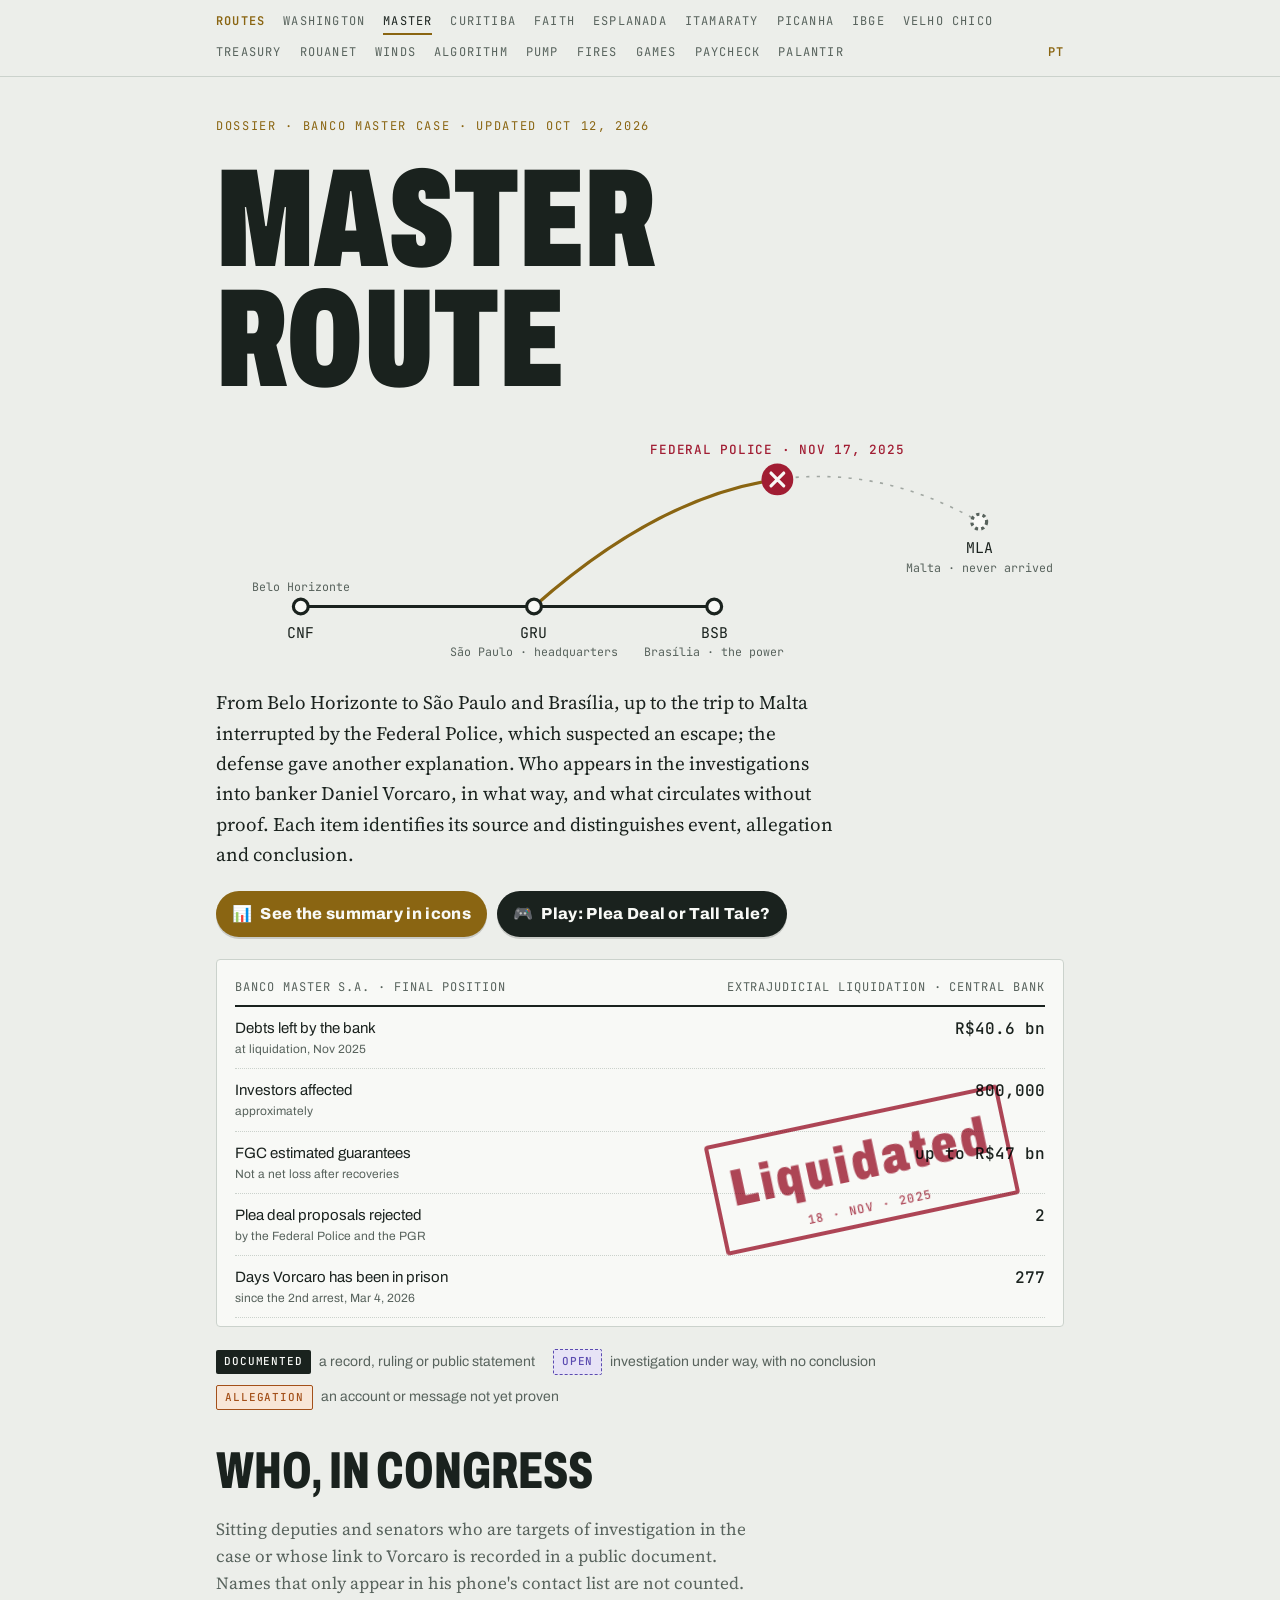
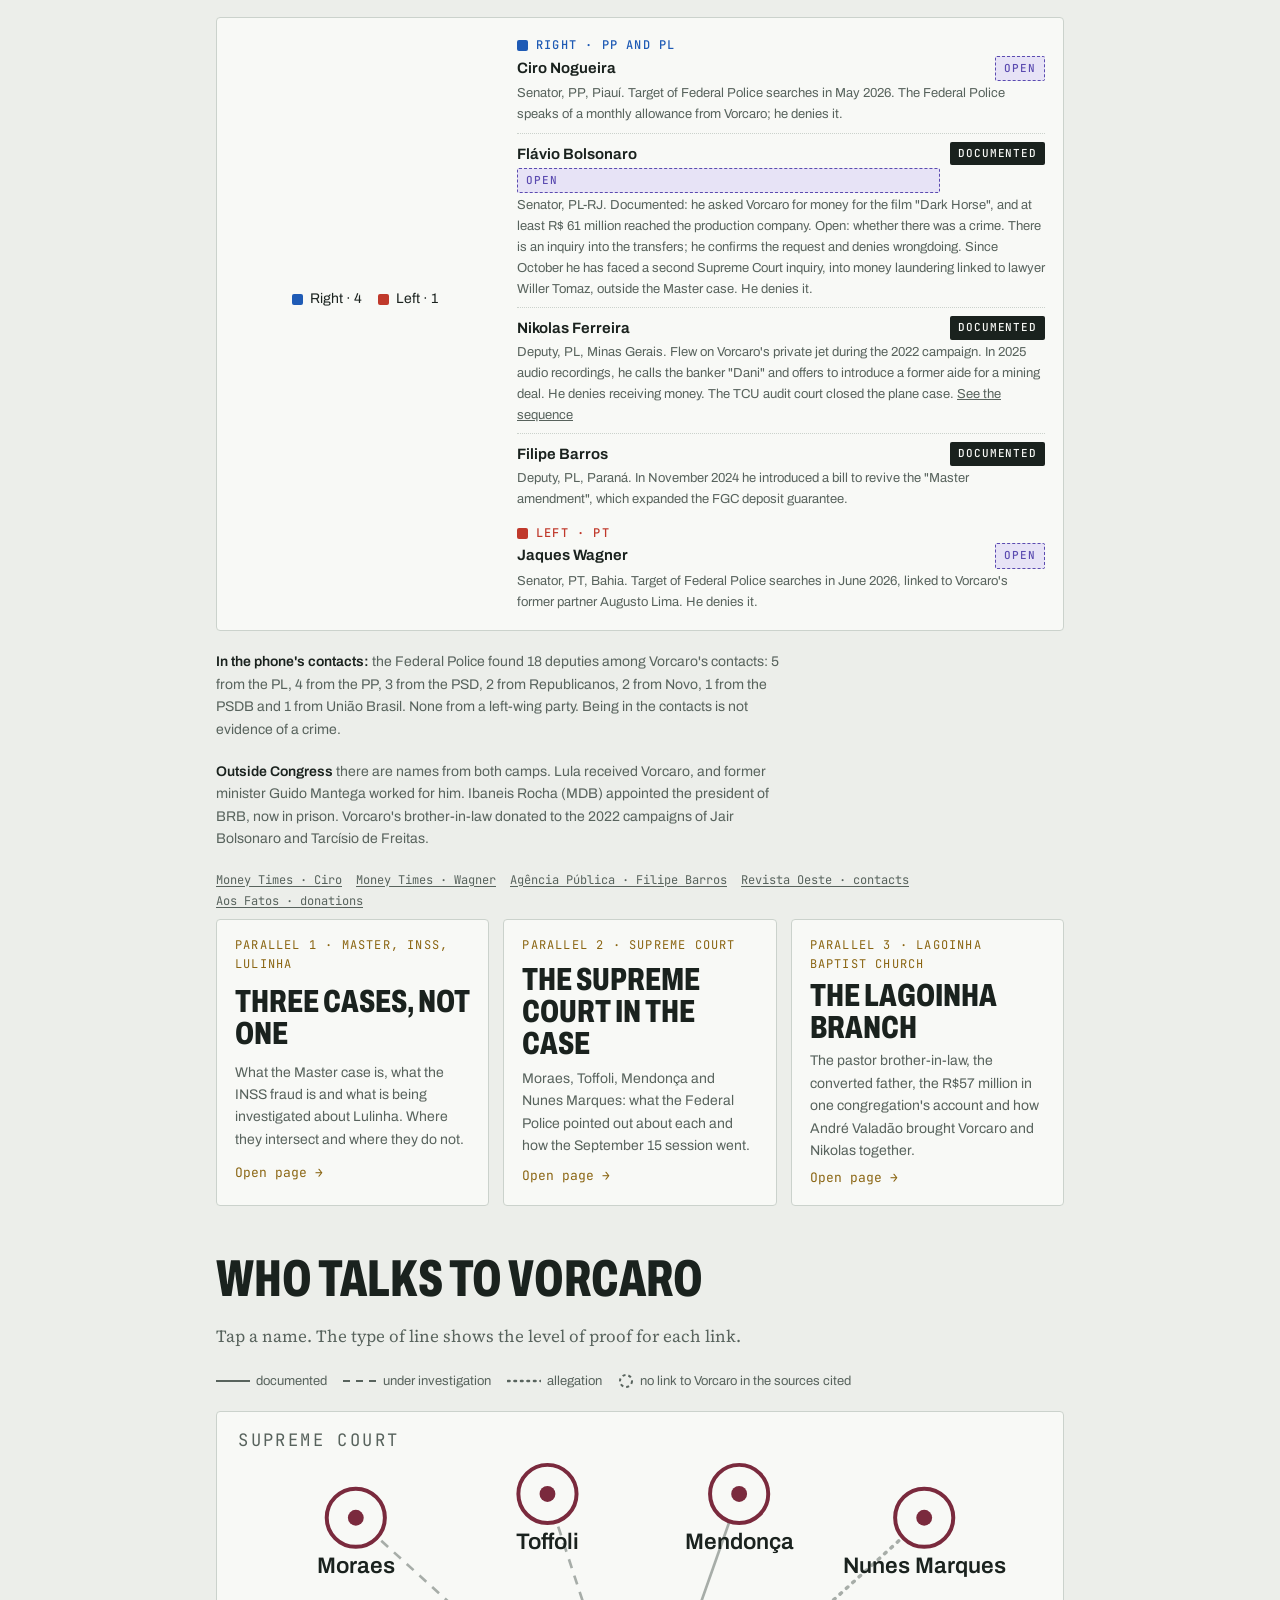
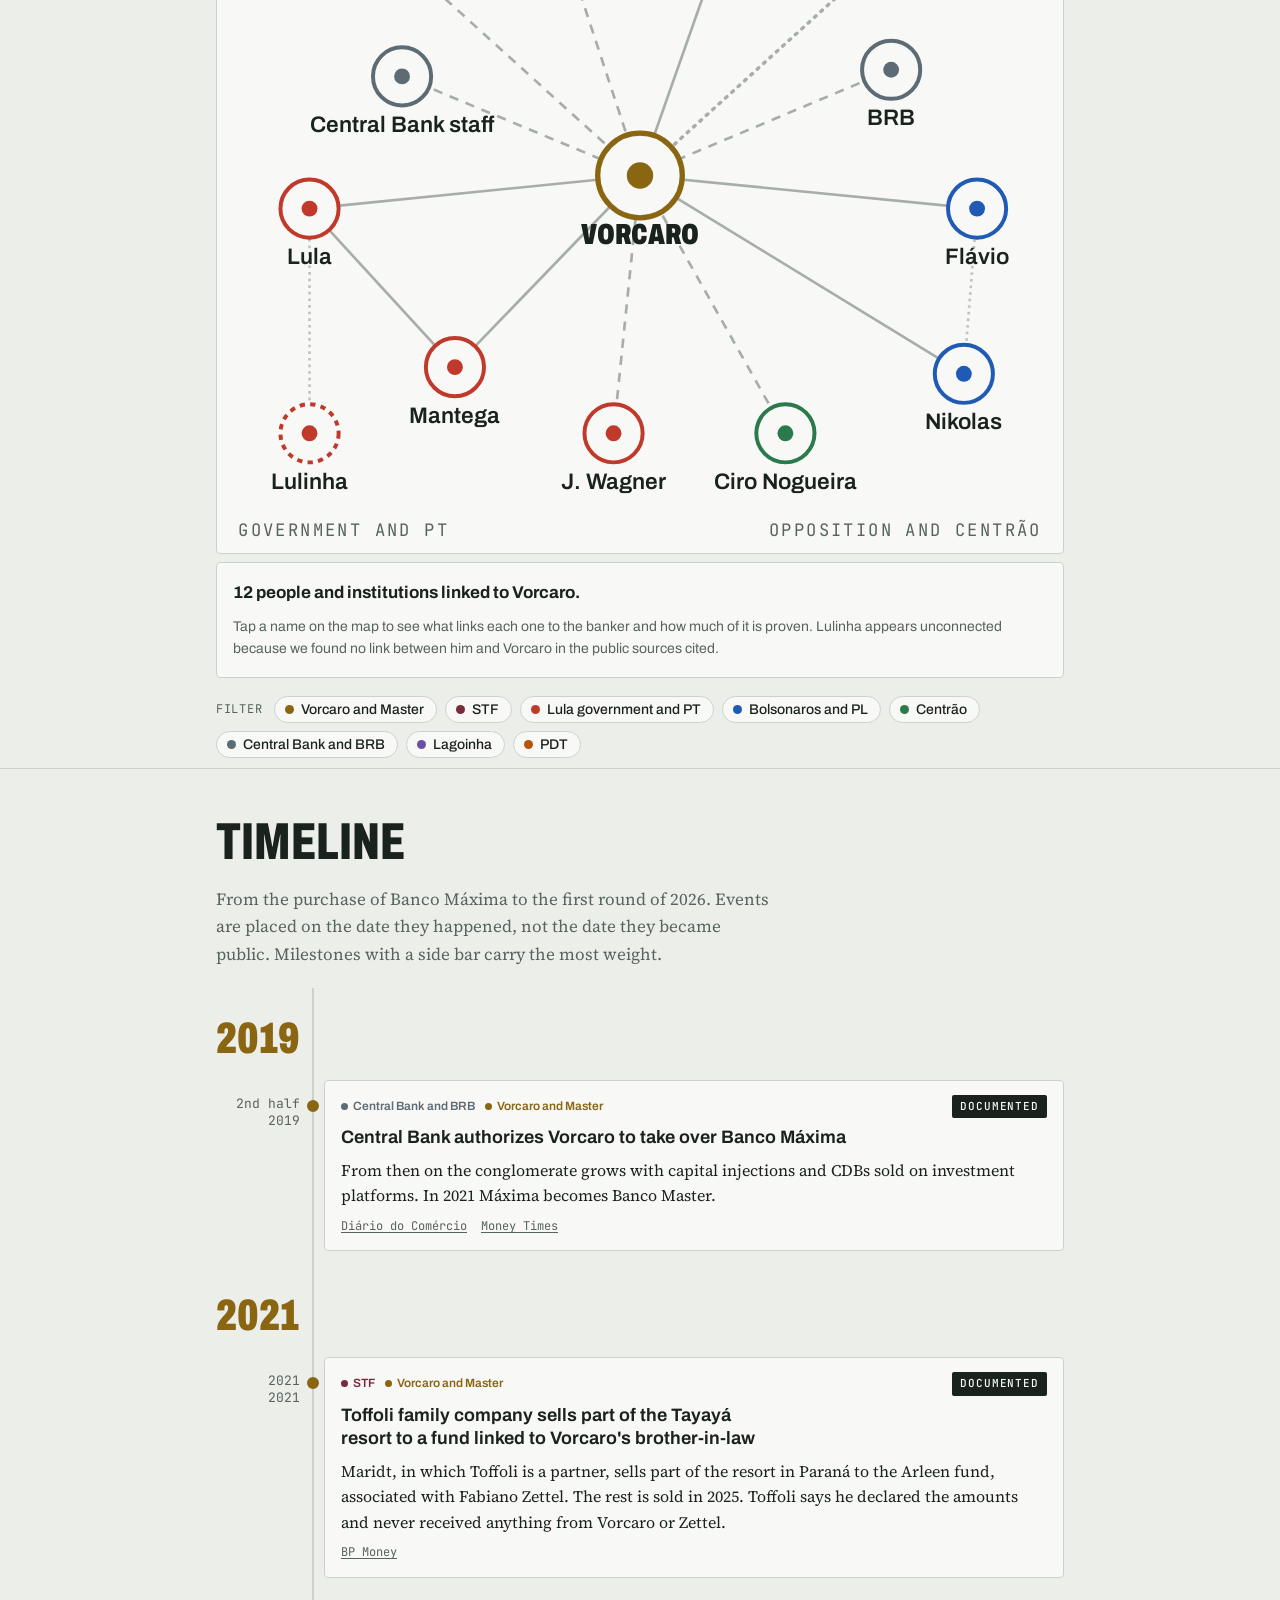
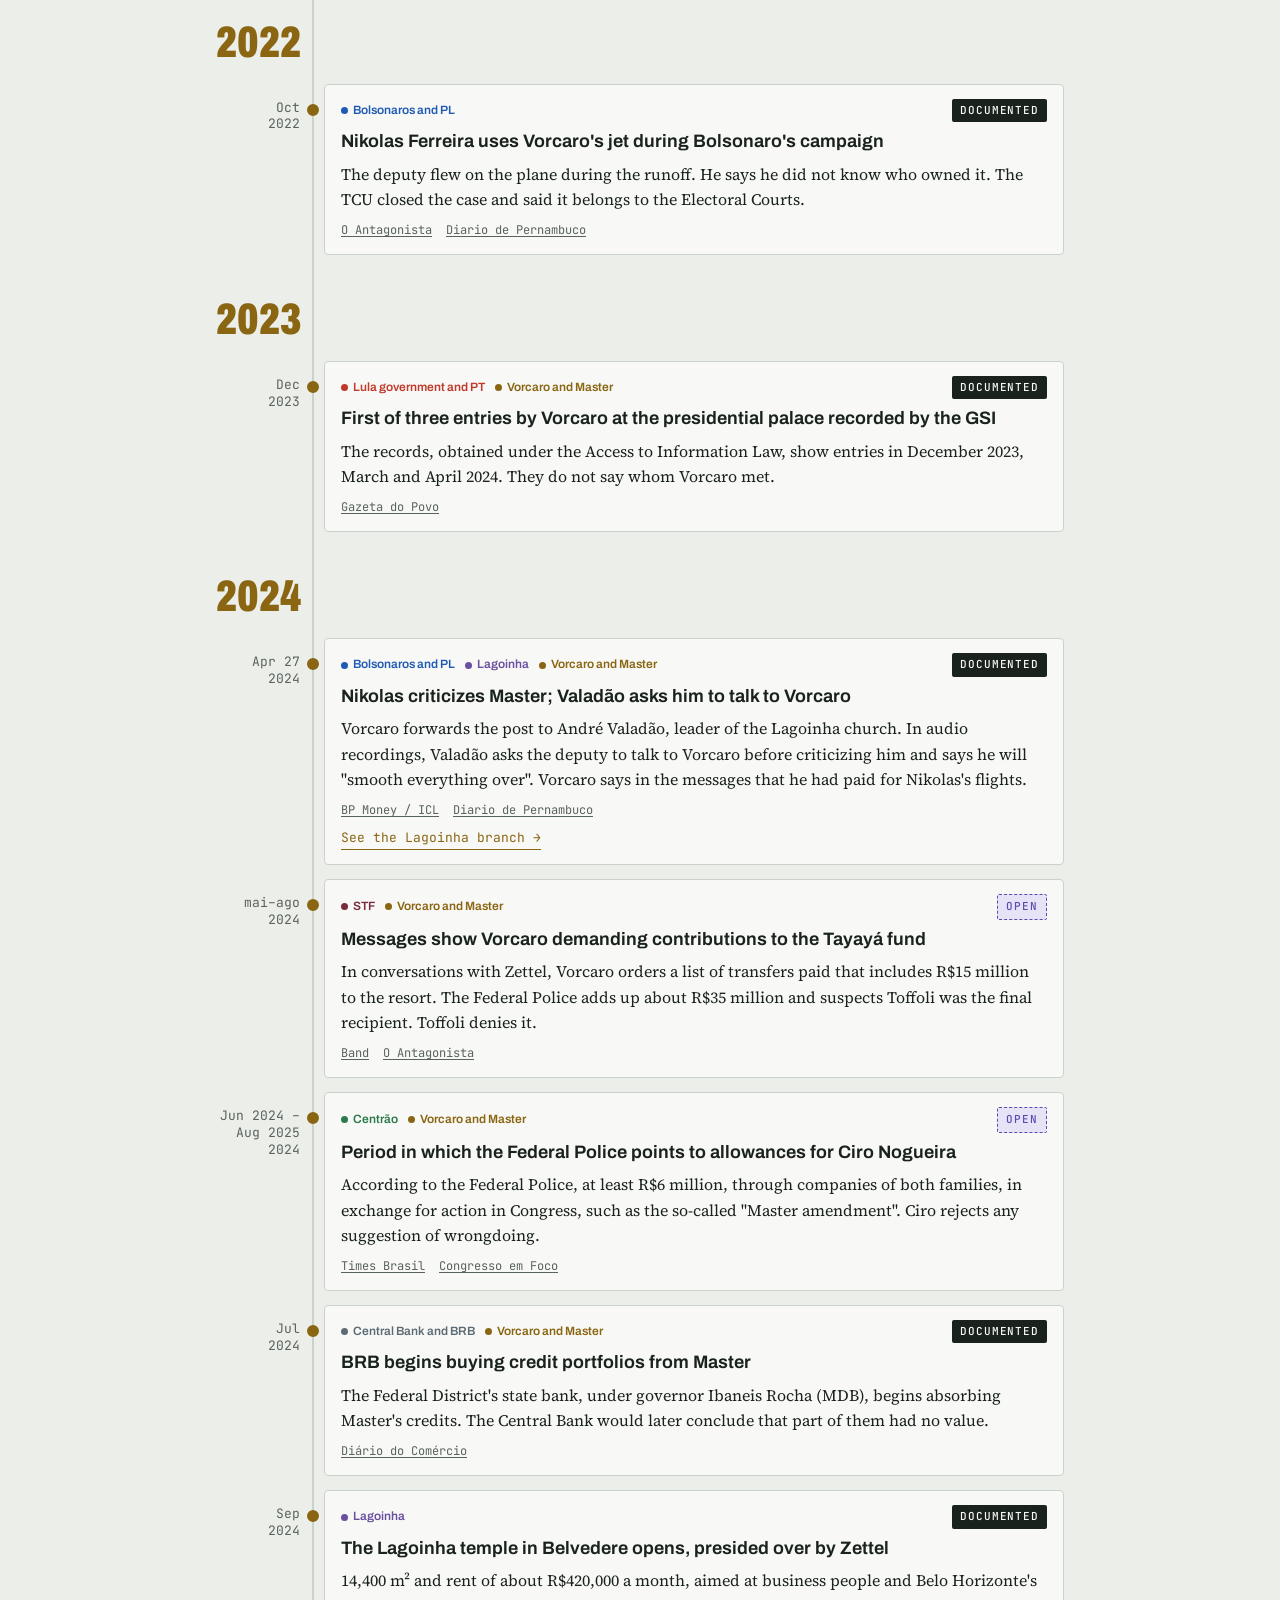
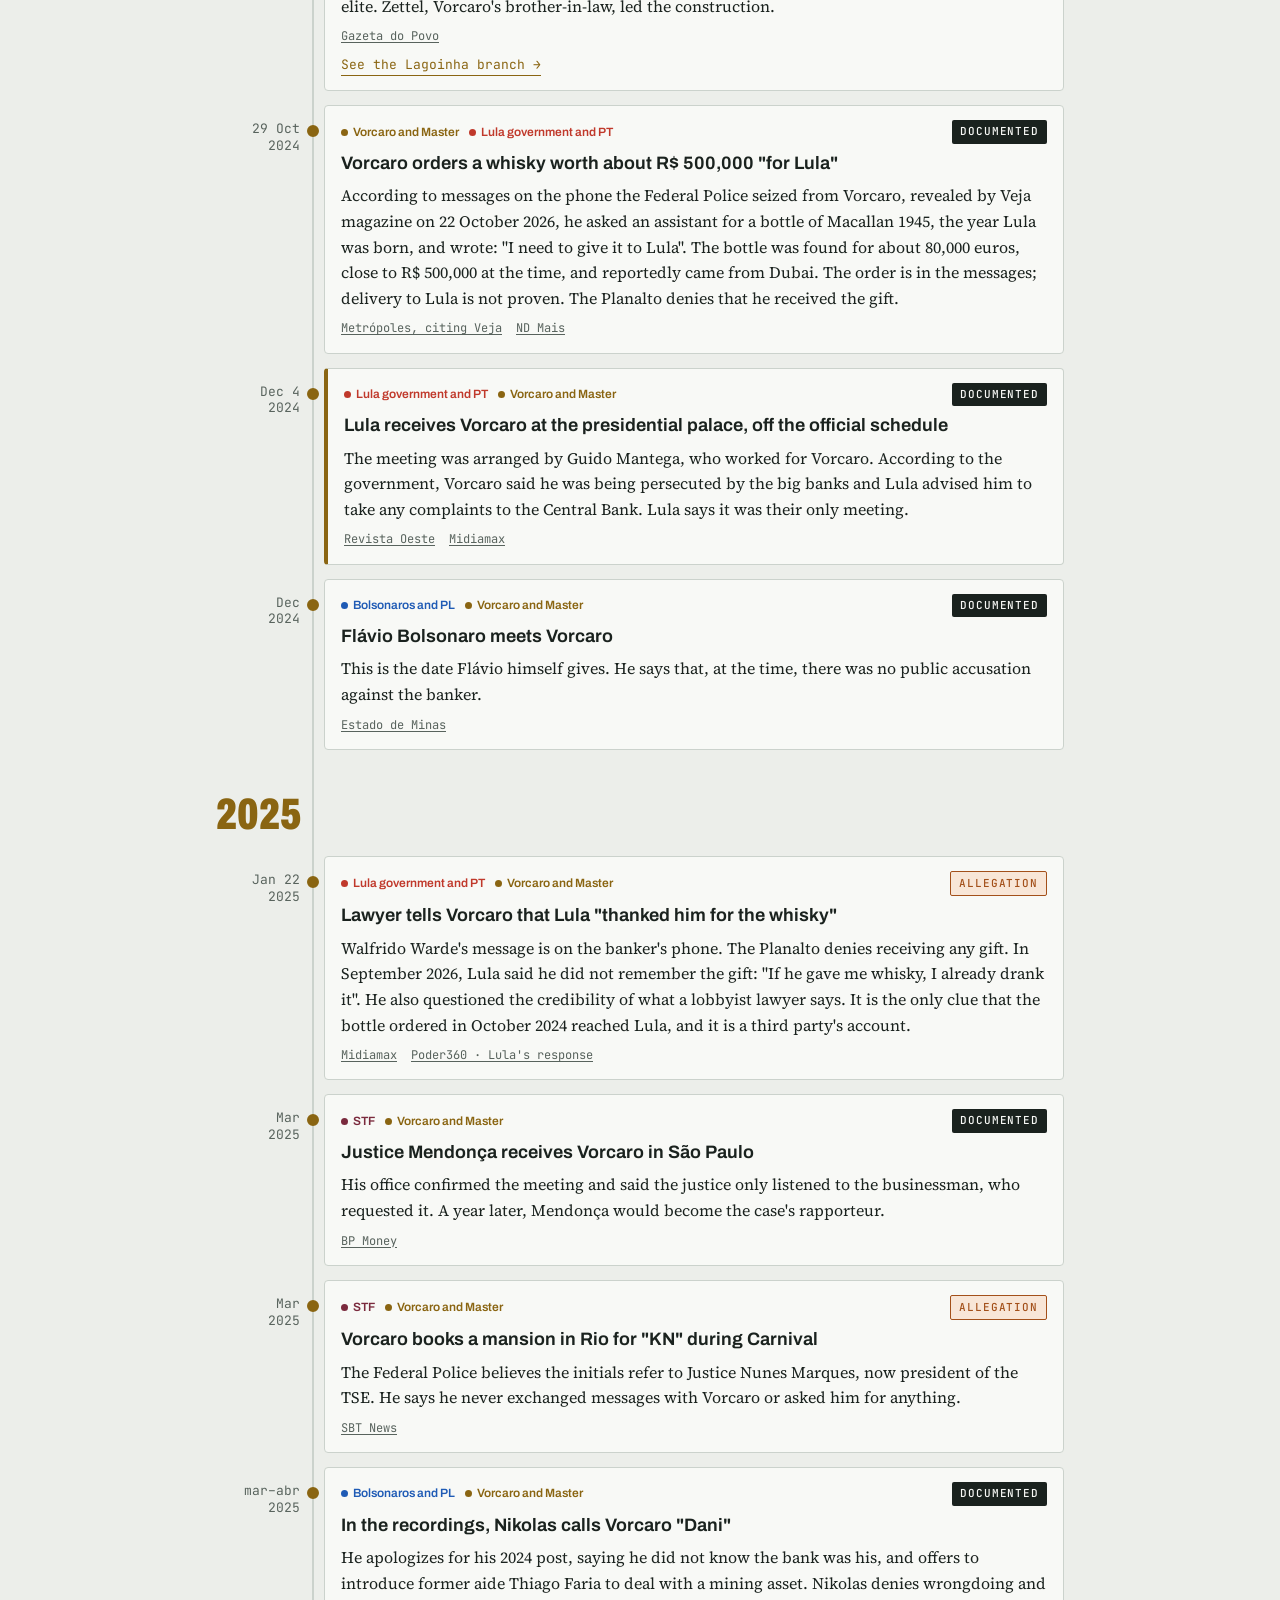
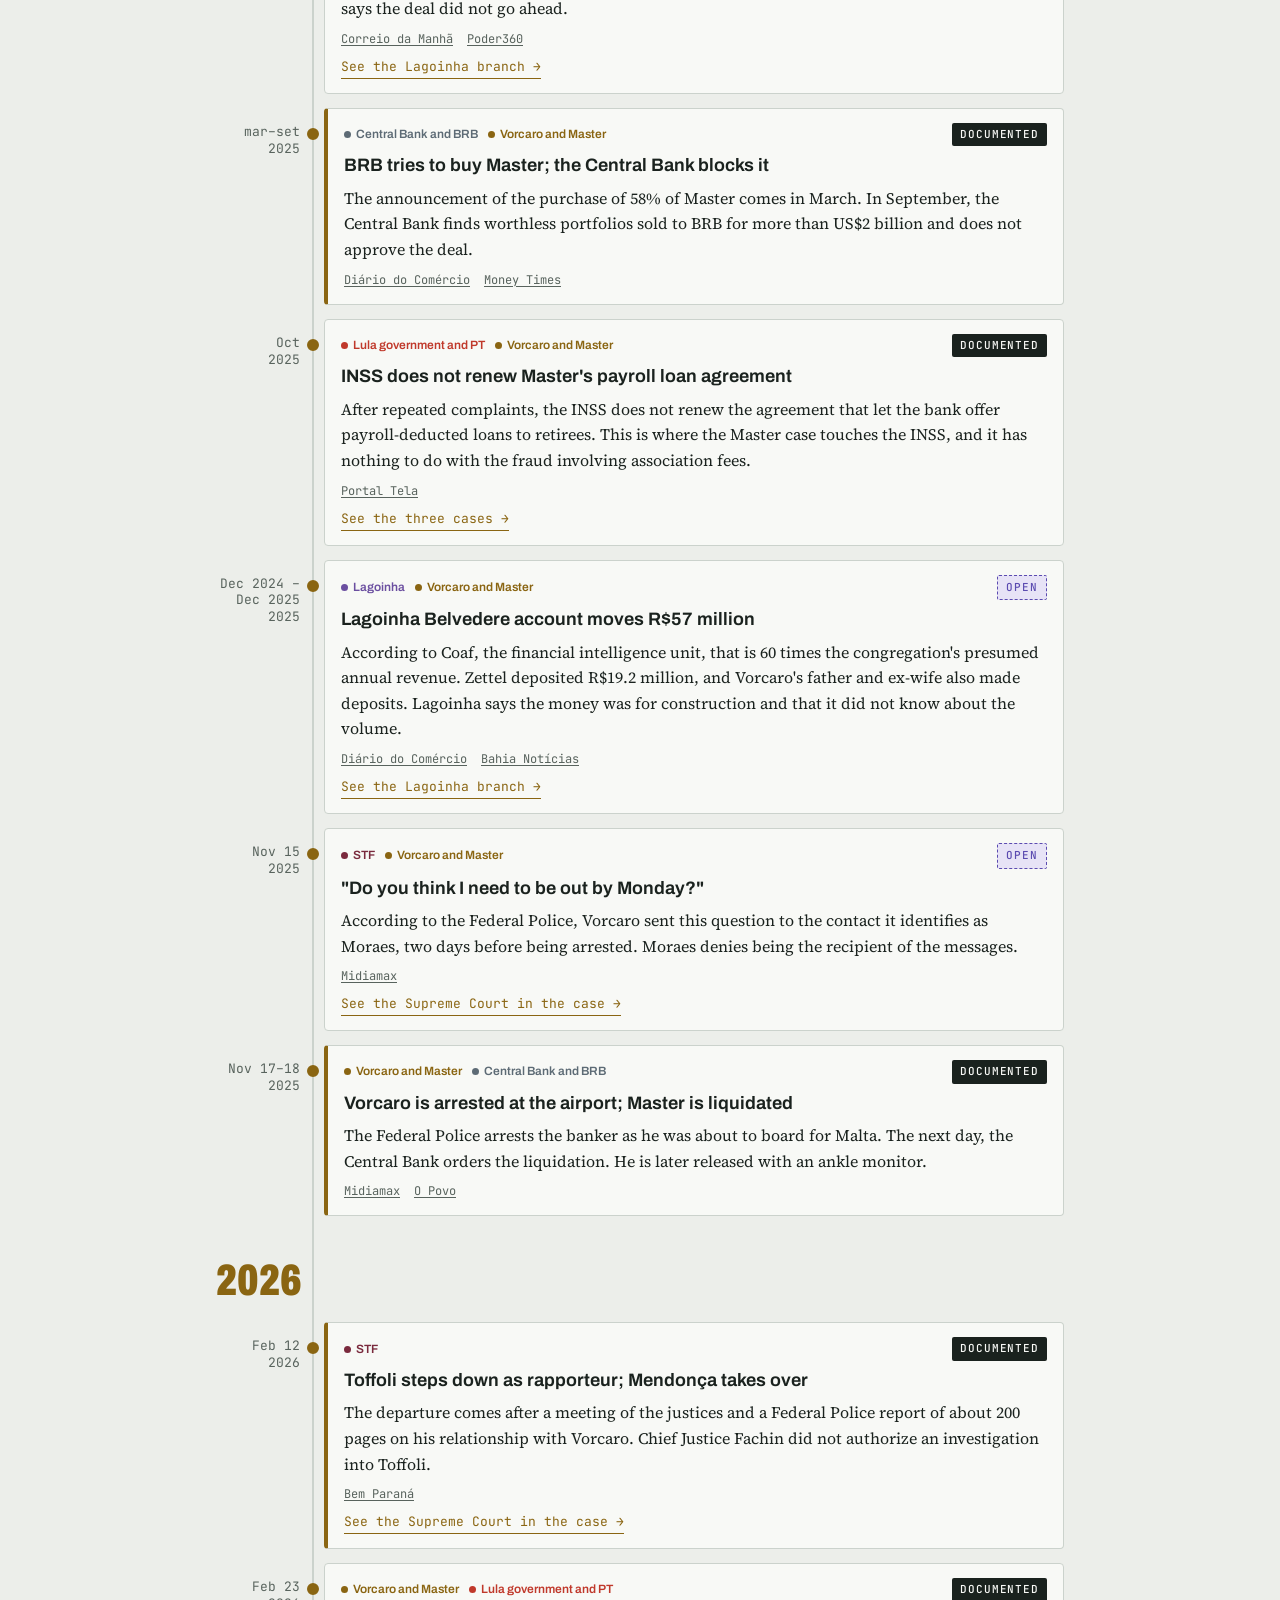
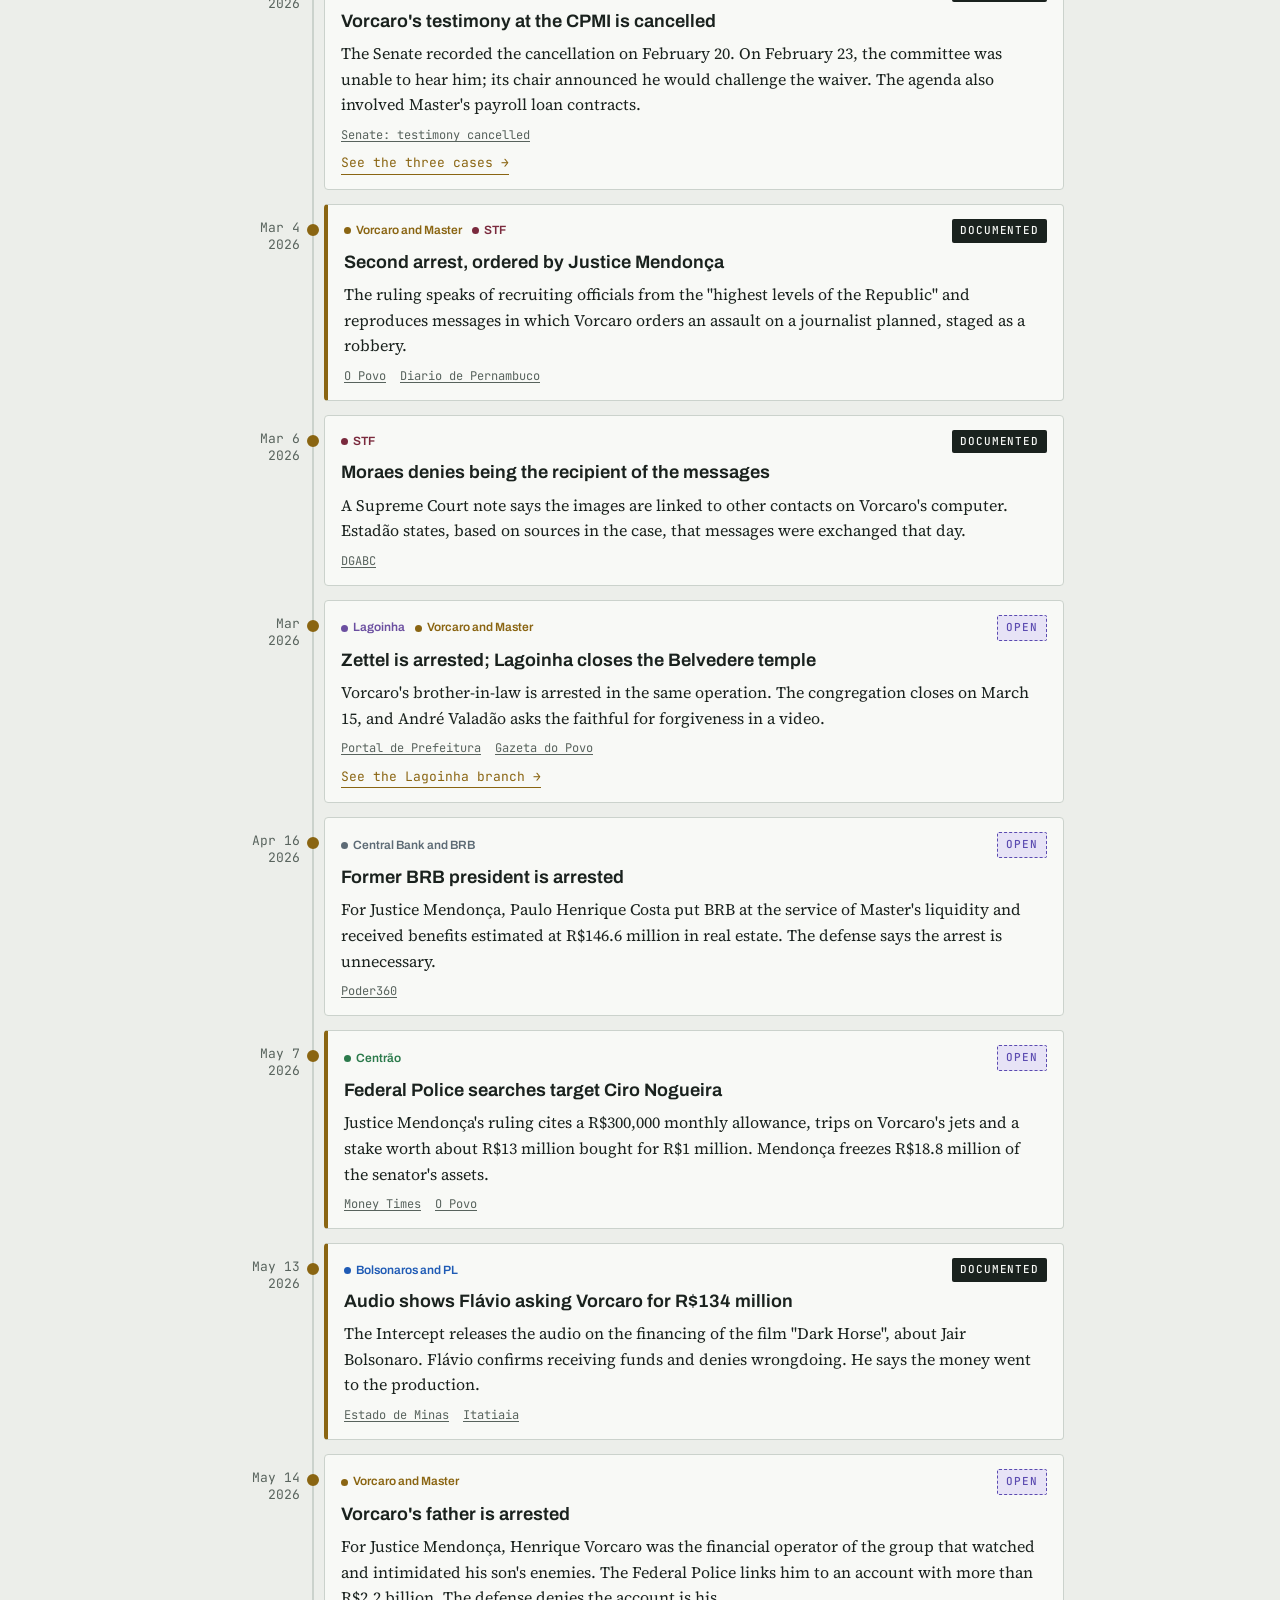
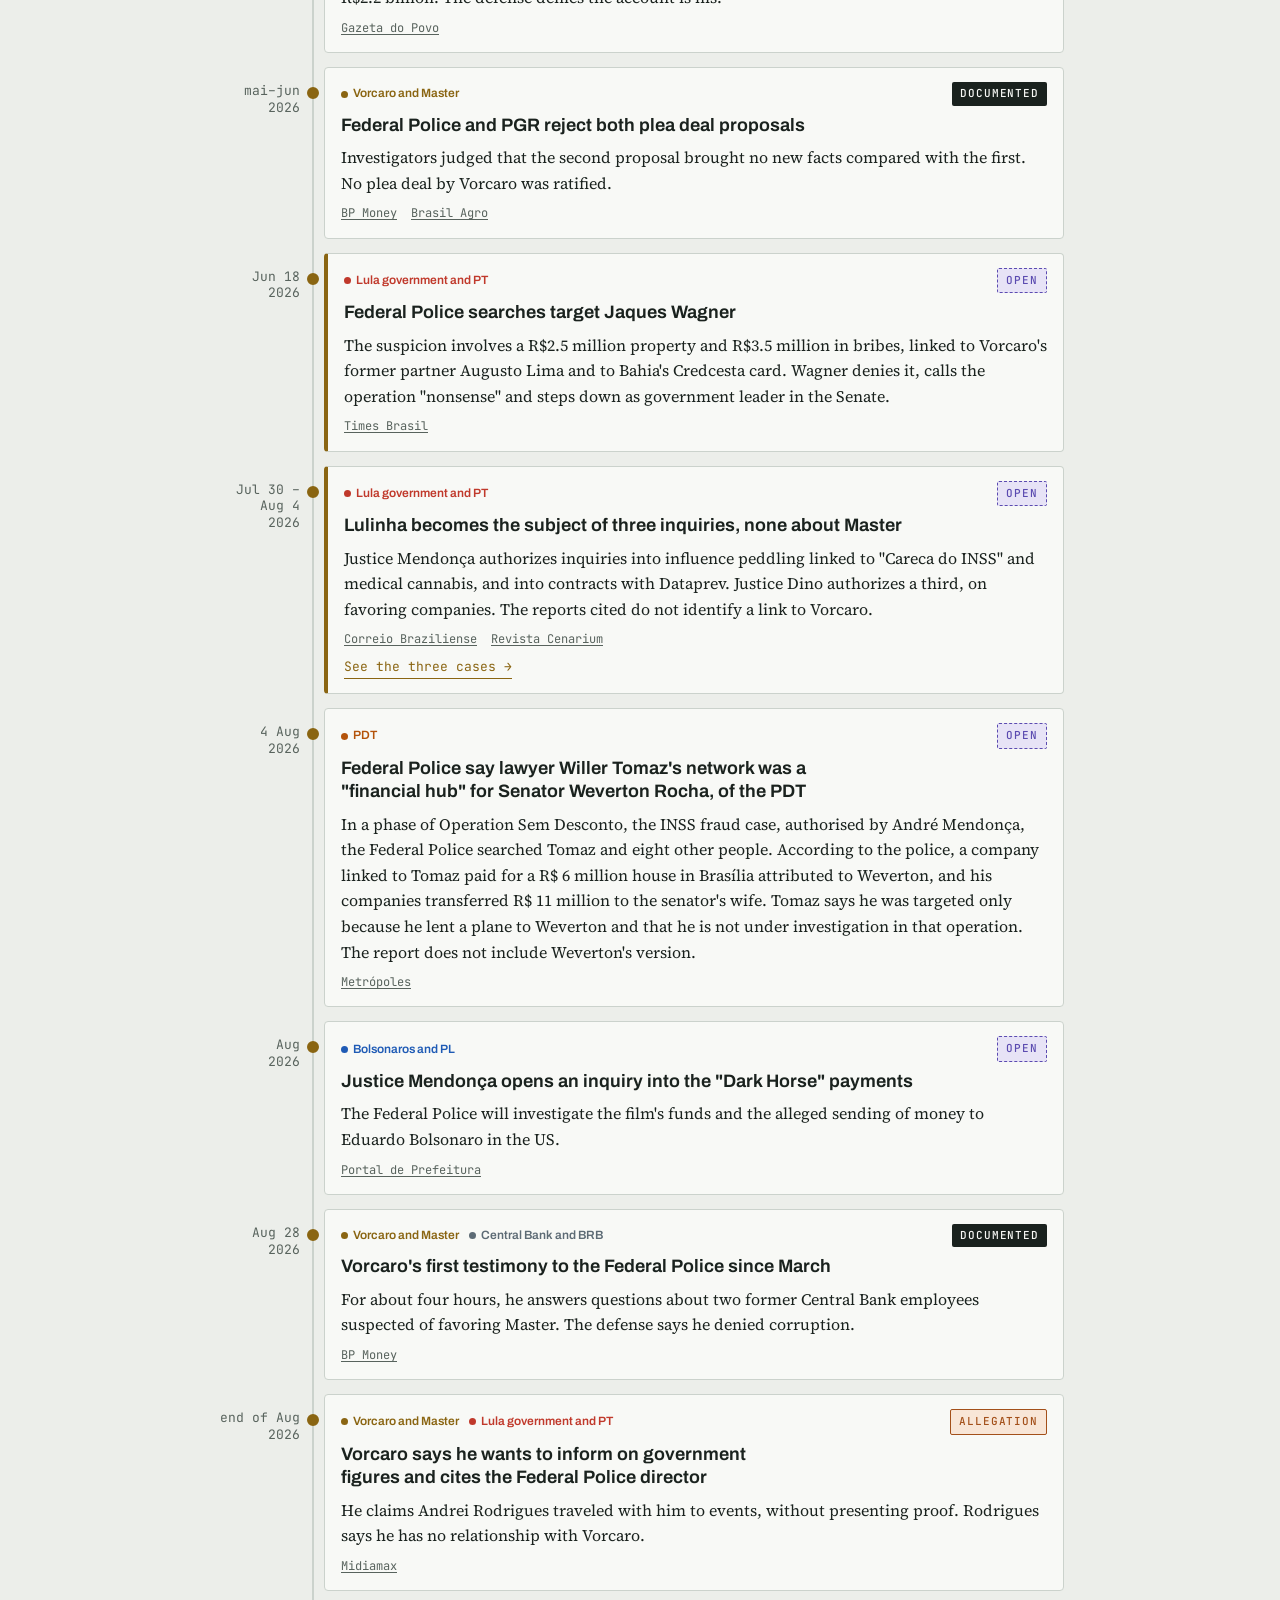
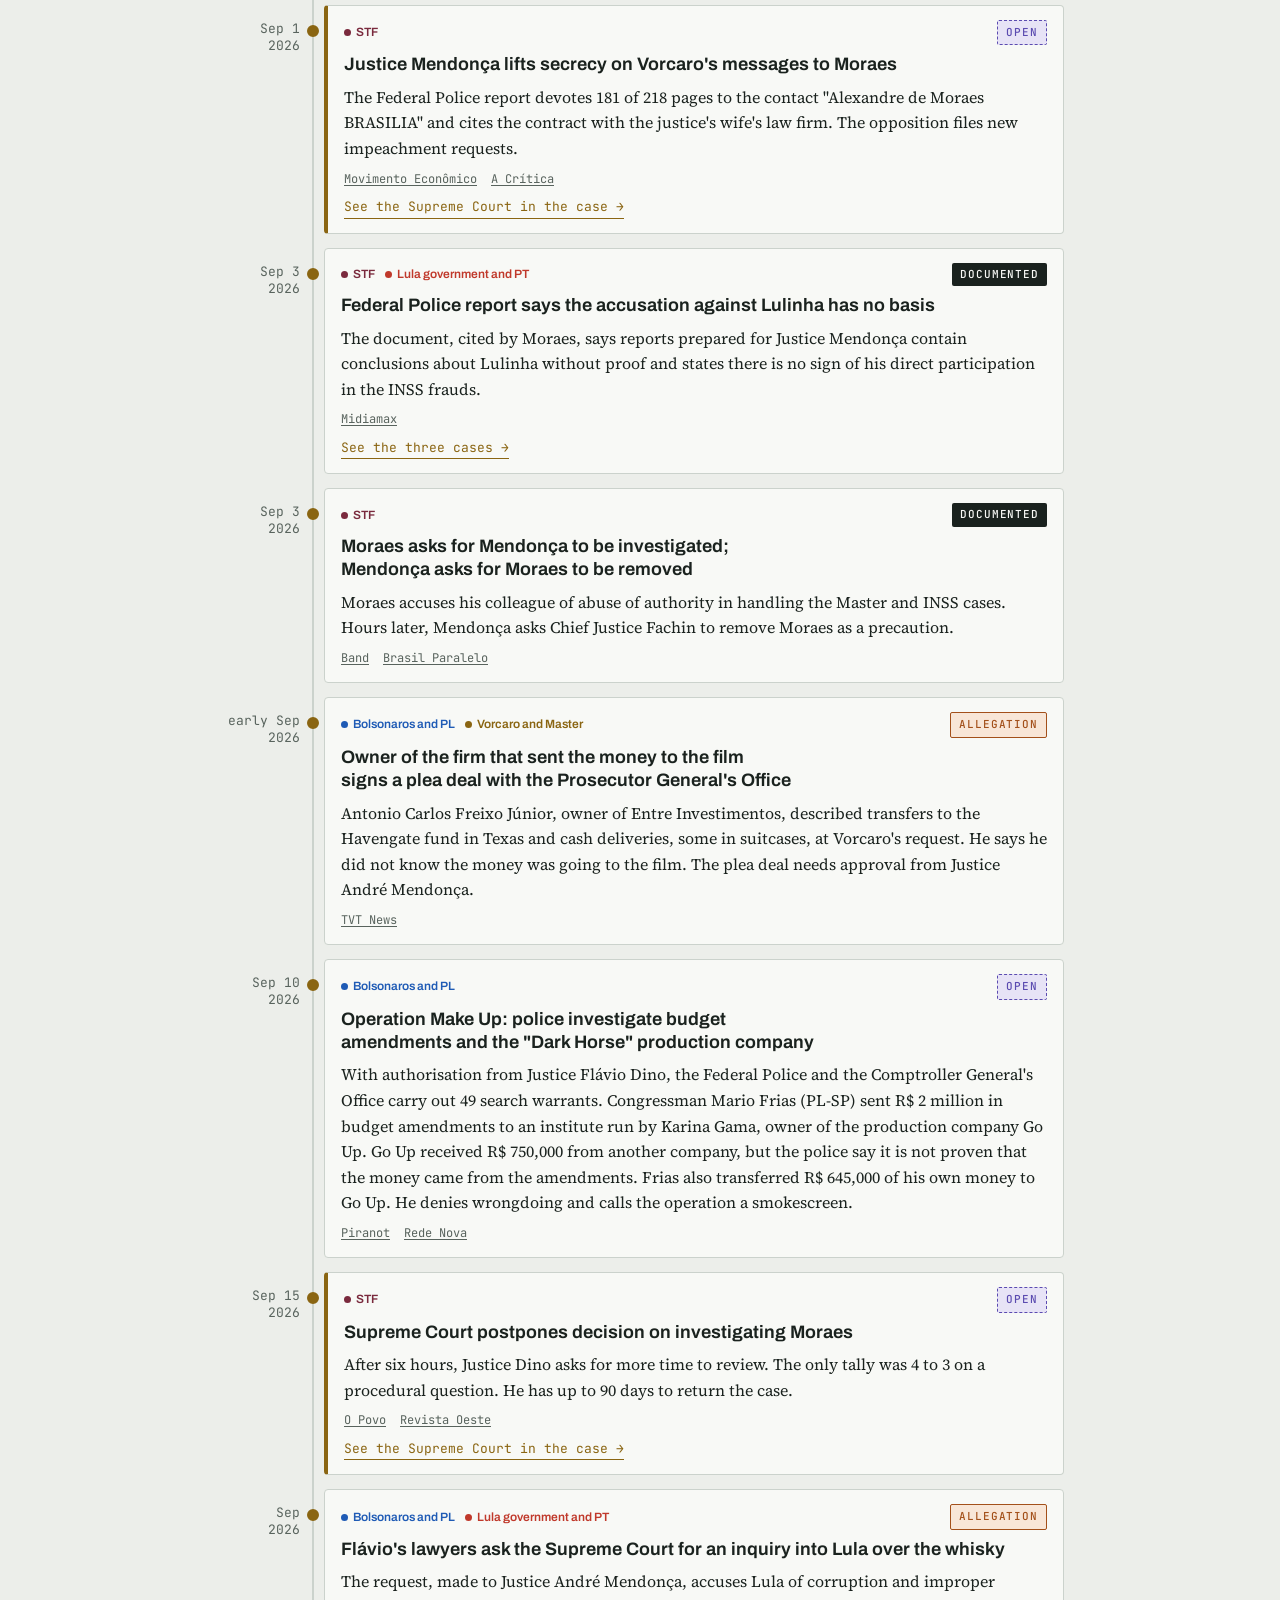
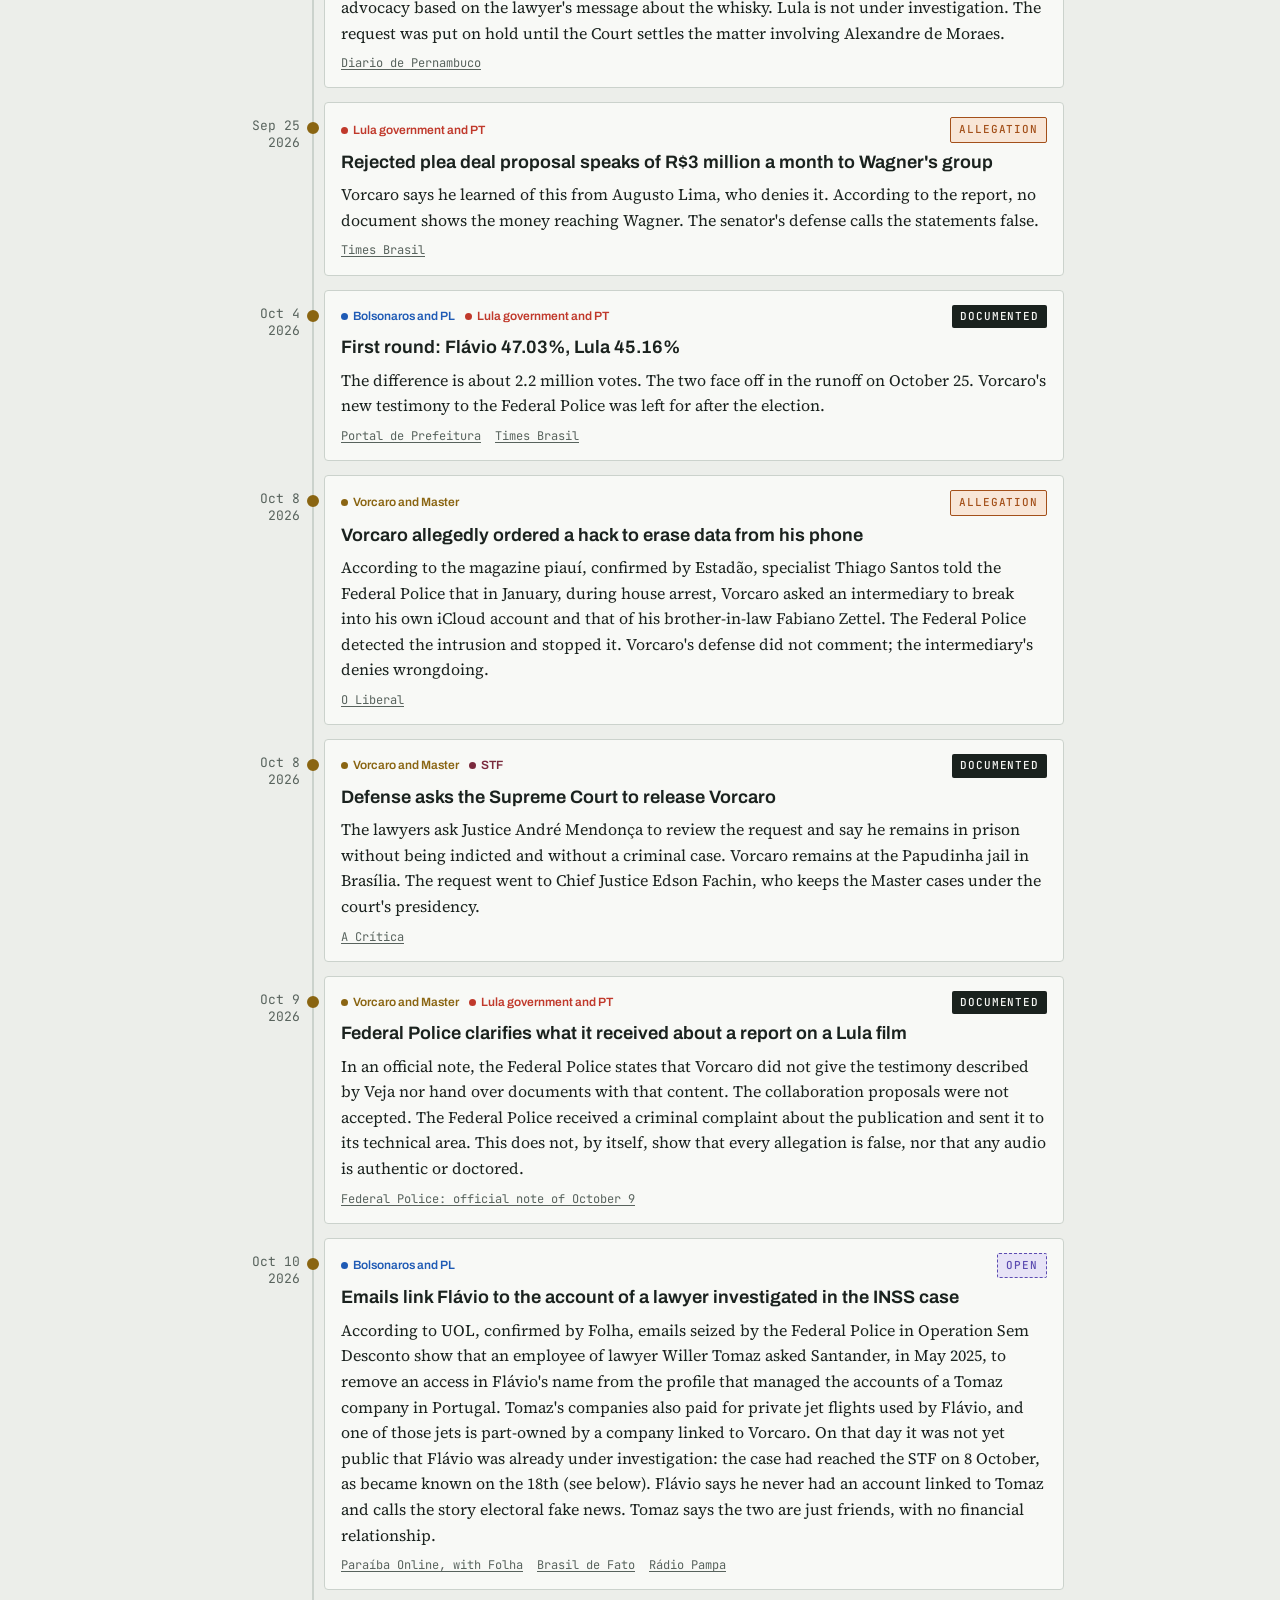
==== commit 85bbf58d: "Rota Master: Flávio e o dinheiro do Dark Horse em degraus; Operação Make Up Co-Authored-By: Claude O" ====
--- a/en/index.html
+++ b/en/index.html
@@ -235,7 +235,7 @@
         <h3>Right · PP and PL</h3>
         <ul>
           <li><b>Ciro Nogueira</b><span class="ev open">Open</span><small>Senator, PP, Piauí. Target of Federal Police searches in May 2026. The Federal Police speaks of a monthly allowance from Vorcaro; he denies it.</small></li>
-          <li><b>Flávio Bolsonaro</b><span class="ev open">Open</span><small>Senator, PL-RJ. Inquiry into Vorcaro's payments to the film "Dark Horse". Confirms the request and denies wrongdoing. Since October he has a second STF inquiry, into money laundering linked to lawyer Willer Tomaz, outside the Master case. Denies it.</small></li>
+          <li><b>Flávio Bolsonaro</b><span class="ev doc">Documented</span> <span class="ev open">Open</span><small>Senator, PL-RJ. Documented: he asked Vorcaro for money for the film "Dark Horse", and at least R$ 61 million reached the production company. Open: whether there was a crime. There is an inquiry into the transfers; he confirms the request and denies wrongdoing. Since October he has faced a second Supreme Court inquiry, into money laundering linked to lawyer Willer Tomaz, outside the Master case. He denies it.</small></li>
           <li><b>Nikolas Ferreira</b><span class="ev doc">Documented</span><small>Deputy, PL, Minas Gerais. Flew on Vorcaro's private jet during the 2022 campaign. In 2025 audio recordings, he calls the banker "Dani" and offers to introduce a former aide for a mining deal. He denies receiving money. The TCU audit court closed the plane case. <a href="lagoinha.html">See the sequence</a></small></li>
           <li><b>Filipe Barros</b><span class="ev doc">Documented</span><small>Deputy, PL, Paraná. In November 2024 he introduced a bill to revive the "Master amendment", which expanded the FGC deposit guarantee.</small></li>
         </ul>
@@ -299,6 +299,19 @@
     <div class="myths" id="myths"></div>
   </section>
 
+  <section class="sec" aria-labelledby="h-dh">
+    <style>.lad{display:grid;gap:12px}.lad div{display:grid;grid-template-columns:52px minmax(0,1fr);gap:12px;background:var(--paper);border:1px solid var(--line);border-left:6px solid var(--c);border-radius:6px;padding:14px 16px}.lad b.n{font-family:var(--display);font-stretch:70%;font-weight:900;font-size:40px;line-height:1;color:var(--c)}.lad p{margin:0}.lad .tg{display:inline-block;font-family:var(--mono);font-size:11px;letter-spacing:.06em;text-transform:uppercase;padding:1px 8px;border-radius:999px;border:1px solid currentColor;color:var(--c);margin-left:4px}</style>
+    <h2 id="h-dh">Flávio and the "Dark Horse" money, step by step</h2>
+    <p class="sec-intro">Flávio's link to Vorcaro's money is proven. What is not yet proven is whether there was a crime. These are different questions, and each one has its own label.</p>
+    <div class="lad">
+      <div style="--c:var(--doc)"><b class="n">1</b><p><b>He asked for the money.</b> In an audio released by The Intercept in May 2026, Flávio presses Vorcaro for the film's instalments about his father. The deal foresaw about US$ 24 million, close to R$ 134 million, in 14 instalments. Flávio confirms the request and says it was private sponsorship. <span class="tg">Documented</span></p></div>
+      <div style="--c:var(--doc)"><b class="n">2</b><p><b>The money arrived.</b> Bank receipts show at least US$ 10.6 million, about R$ 61 million, paid by May 2025. The route was Entre Investimentos, then the Havengate fund in Texas, and finally Go Up, the film's production company. <span class="tg">Documented</span></p></div>
+      <div style="--c:var(--open)"><b class="n">3</b><p><b>Where did it come from and where did it go?</b> It is not known whether the money was Vorcaro's own or came from Master's coffers. The owner of Entre signed a plea deal with the Prosecutor General's Office and said he made transfers and cash deliveries at Vorcaro's request; the Supreme Court has not yet approved it. The Federal Police are looking into whether part of the money paid for Eduardo Bolsonaro's life in the US instead of the film. <span class="tg">Open</span></p></div>
+      <div style="--c:var(--open)"><b class="n">4</b><p><b>Was there public money?</b> In September 2026, Operation Make Up, by the Federal Police and the Comptroller General's Office, investigated R$ 2 million in budget amendments from congressman Mario Frias to an institute owned by the producer. Go Up received R$ 750,000 from another company, but the police say it is not proven that it came from the amendments. Flávio says there was "zero" public money. Neither side is proven. <span class="tg">Open</span></p></div>
+    </div>
+    <p class="sec-intro" style="font-size:15px"><a href="https://www.correiobraziliense.com.br/politica/2026/06/7437756-documentos-indicam-caminho-de-rs-61-milhoes-de-vorcaro-a-filme.html" target="_blank" rel="noopener">Correio Braziliense: the route of the R$ 61 million</a> · <a href="https://www.cnnbrasil.com.br/eleicoes/flavio-diz-que-dinheiro-de-vorcaro-para-dark-horse-era-licito-e-privado/" target="_blank" rel="noopener">CNN Brasil: "private money"</a> · <a href="https://tvtnews.com.br/pgr-fecha-delacao-empresario-ligado-dark-horse/" target="_blank" rel="noopener">TVT: plea deal by Entre's owner</a> · <a href="https://www.piranot.com.br/2026/09/11/noticias/politica/pf-investiga-mario-frias-emendas/" target="_blank" rel="noopener">Piranot: Operation Make Up</a></p>
+  </section>
+
   <section class="sec" aria-labelledby="h-ver">
     <h2 id="h-ver">Where the proof ends</h2>
     <p class="sec-intro">The case reaches the Supreme Court, the government, the opposition and the Centrão (the big-tent centrist parties). But the level of proof is very different from one name to another.</p>
@@ -309,7 +322,7 @@
           <li>The Central Bank liquidated Master in November 2025, and Vorcaro was arrested on his way to Malta.</li>
           <li>Lula received Vorcaro at the presidential palace on December 4, 2024, off the official schedule. Guido Mantega, who worked for the banker, arranged it.</li>
           <li>Weeks earlier, in October 2024, Vorcaro ordered a whisky worth about R$ 500,000 and wrote "I need to give it to Lula", according to messages on his phone.</li>
-          <li>Flávio Bolsonaro asked Vorcaro for money for the film "Dark Horse" and confirms it.</li>
+          <li>Flávio Bolsonaro asked Vorcaro for money for the film "Dark Horse" and confirms it. At least R$ 61 million reached the production company.</li>
           <li>Flávio has been under STF investigation since October 2026 on suspicion of money laundering linked to Willer Tomaz. The Federal Police found a hidden room with a money-counting machine in Tomaz's hangar, with no money inside.</li>
           <li>Nikolas Ferreira flew on Vorcaro's plane during the 2022 campaign.</li>
           <li>Justice Mendonça received Vorcaro in March 2025, before becoming rapporteur.</li>
@@ -321,7 +334,7 @@
         <ul>
           <li>That Moraes acted as a justice in Vorcaro's favor. The Supreme Court has not yet decided whether to open an investigation.</li>
           <li>The allowances to Ciro Nogueira and the payments linked to Jaques Wagner. Both deny them.</li>
-          <li>That the "Dark Horse" money went to Eduardo Bolsonaro.</li>
+          <li>That the "Dark Horse" money went to Eduardo Bolsonaro, that it came from the Master fraud, or that budget amendments reached the film.</li>
           <li>That Flávio is a hidden partner in Best Bet or received money from Willer Tomaz's network, and that the hangar room held cash.</li>
           <li>That Lula received the whisky. The Planalto denies it, and the only clue is a lawyer's message.</li>
           <li>That Lula did anything for Master. We found no public investigation against him in the sources cited as of the date of this review.</li>
@@ -467,6 +480,12 @@
  {y:2026,d:"Sep 3",a:["stf"],ev:"doc",t:"Moraes asks for Mendonça to be investigated; Mendonça asks for Moraes to be removed",
   b:"Moraes accuses his colleague of abuse of authority in handling the Master and INSS cases. Hours later, Mendonça asks Chief Justice Fachin to remove Moraes as a precaution.",
   s:[["Band","https://www.band.com.br/politica/mendonca-pede-a-fachin-afastamento-de-moraes-do-stf"],["Brasil Paralelo","https://www.brasilparalelo.com.br/noticias/mendonca-pede-afastamento-de-moraes-do-stf"]]},
+ {y:2026,d:"early Sep",a:["pl","vorcaro"],ev:"alleg",t:"Owner of the firm that sent the money to the film signs a plea deal with the Prosecutor General's Office",
+  b:"Antonio Carlos Freixo Júnior, owner of Entre Investimentos, described transfers to the Havengate fund in Texas and cash deliveries, some in suitcases, at Vorcaro's request. He says he did not know the money was going to the film. The plea deal needs approval from Justice André Mendonça.",
+  s:[["TVT News","https://tvtnews.com.br/pgr-fecha-delacao-empresario-ligado-dark-horse/"]]},
+ {y:2026,d:"Sep 10",a:["pl"],ev:"open",t:"Operation Make Up: police investigate budget amendments and the \"Dark Horse\" production company",
+  b:"With authorisation from Justice Flávio Dino, the Federal Police and the Comptroller General's Office carry out 49 search warrants. Congressman Mario Frias (PL-SP) sent R$ 2 million in budget amendments to an institute run by Karina Gama, owner of the production company Go Up. Go Up received R$ 750,000 from another company, but the police say it is not proven that the money came from the amendments. Frias also transferred R$ 645,000 of his own money to Go Up. He denies wrongdoing and calls the operation a smokescreen.",
+  s:[["Piranot","https://www.piranot.com.br/2026/09/11/noticias/politica/pf-investiga-mario-frias-emendas/"],["Rede Nova","https://www.redenova.fm.br/noticias/pf-deflagra-operacao-contra-desvio-de-emendas-ligadas-ao-filme-dark-horse/"]]},
  {y:2026,d:"Sep 15",k:1,a:["stf"],ev:"open",t:"Supreme Court postpones decision on investigating Moraes",
   b:"After six hours, Justice Dino asks for more time to review. The only tally was 4 to 3 on a procedural question. He has up to 90 days to return the case.",
   s:[["O Povo","https://mais.opovo.com.br/jornal/politica/2026/09/15/supremo-adia-definicao-sobre-moraes-mas-escancara-fraturas-em-sessao-historica.html"],["Revista Oeste","https://revistaoeste.com/politica/sessao-do-stf-acaba-sem-definicao/"]],l:["See the Supreme Court in the case","stf.html"]},
@@ -554,6 +573,7 @@
  ["Flávio only asked for sponsorship, there is nothing illegal.","Flávio's campaign","open","Flávio confirms the request. Its legality is what is under investigation: Justice Mendonça opened an inquiry into the payments to the film and the possible sending of money to Eduardo Bolsonaro.",[["Itatiaia","https://www.itatiaia.com.br/politica/a-reacao-de-nikolas-ao-audio-enviado-por-flavio-bolsonaro-a-vorcaro/"],["Portal de Prefeitura","https://portaldeprefeitura.com.br/tags/andre-mendonca/"]]],
  ["Vorcaro has already informed on Lula, Moraes and Toffoli.","Viral video","no","The video was generated by AI. Both plea deal proposals were rejected, and none was ratified.",[["Aos Fatos","https://www.aosfatos.org/noticias/video-ia-engana-vorcaro-delatou-moraes-toffoli-lula/"]]],
  ["Flávio Bolsonaro is not under investigation.","Social media","no","He is under investigation in two STF inquiries: the \"Dark Horse\" film one, with André Mendonça, and, since October 2026, one on suspected money laundering linked to lawyer Willer Tomaz, with Alexandre de Moraes. Investigation is not conviction, and Flávio denies wrongdoing in both cases.",[["CartaCapital","https://www.cartacapital.com.br/politica/flavio-bolsonaro-e-alvo-de-segundo-inquerito-no-stf-por-suspeita-de-lavagem-de-dinheiro/"]]],
+ ["\"Dark Horse\" received no public money.","Flávio Bolsonaro","unproven","It can be neither confirmed nor denied. Vorcaro's money that reached the film, at least R$ 61 million, went through private companies, and it is not known whether it came from the coffers of Master, which is under investigation for defrauding BRB, a public bank. The Federal Police are also investigating budget amendments from congressman Mario Frias that went to an institute owned by the producer, but have not proven that this money reached the film. We found no record of Rouanet Law or Ancine funding in the production.",[["CNN Brasil","https://www.cnnbrasil.com.br/eleicoes/flavio-diz-que-dinheiro-de-vorcaro-para-dark-horse-era-licito-e-privado/"],["Piranot: Operation Make Up","https://www.piranot.com.br/2026/09/11/noticias/politica/pf-investiga-mario-frias-emendas/"],["Correio Braziliense","https://www.correiobraziliense.com.br/politica/2026/06/7437756-documentos-indicam-caminho-de-rs-61-milhoes-de-vorcaro-a-filme.html"]]],
  ["Vorcaro gave Lula a R$ 500,000 whisky.","Social media","part","Half of it is documented. Messages on Vorcaro's phone show that, in October 2024, he ordered a bottle of Macallan 1945 costing about 80,000 euros, close to R$ 500,000, and wrote \"I need to give it to Lula\". There is no proof the bottle reached Lula: the only clue is a lawyer saying Lula \"thanked him for the whisky\". The Planalto denies receiving it, and Lula says he does not remember. Getting a gift, even if proven, does not prove a favour to Master.",[["Metrópoles, citing Veja","https://www.metropoles.com/brasil/vorcaro-encomendou-uisque-de-r-500-mil-para-presentear-lula-diz-revista"],["Poder360 · Lula's response","https://www.poder360.com.br/poder-governo/se-me-deu-whisky-ja-bebi-diz-lula-sobre-advogado-de-vorcaro/"]]],
  ["The Federal Police found cash in the secret room linked to Flávio's friend.","Social media","no","The police found the room, with suitcases and a banknote-counting machine, but no money. The suspicion that it held cash is not proven, and Willer Tomaz's defence says it serves cash-in-transit clients.",[["Rádio Pampa, with Estadão and TV Globo","https://www.radiopampa.com.br/advogado-amigo-de-flavio-bolsonaro-tinha-sala-secreta-para-dinheiro-vivo-no-aeroporto-de-brasilia-diz-a-policia-federal/"]]]
 ];
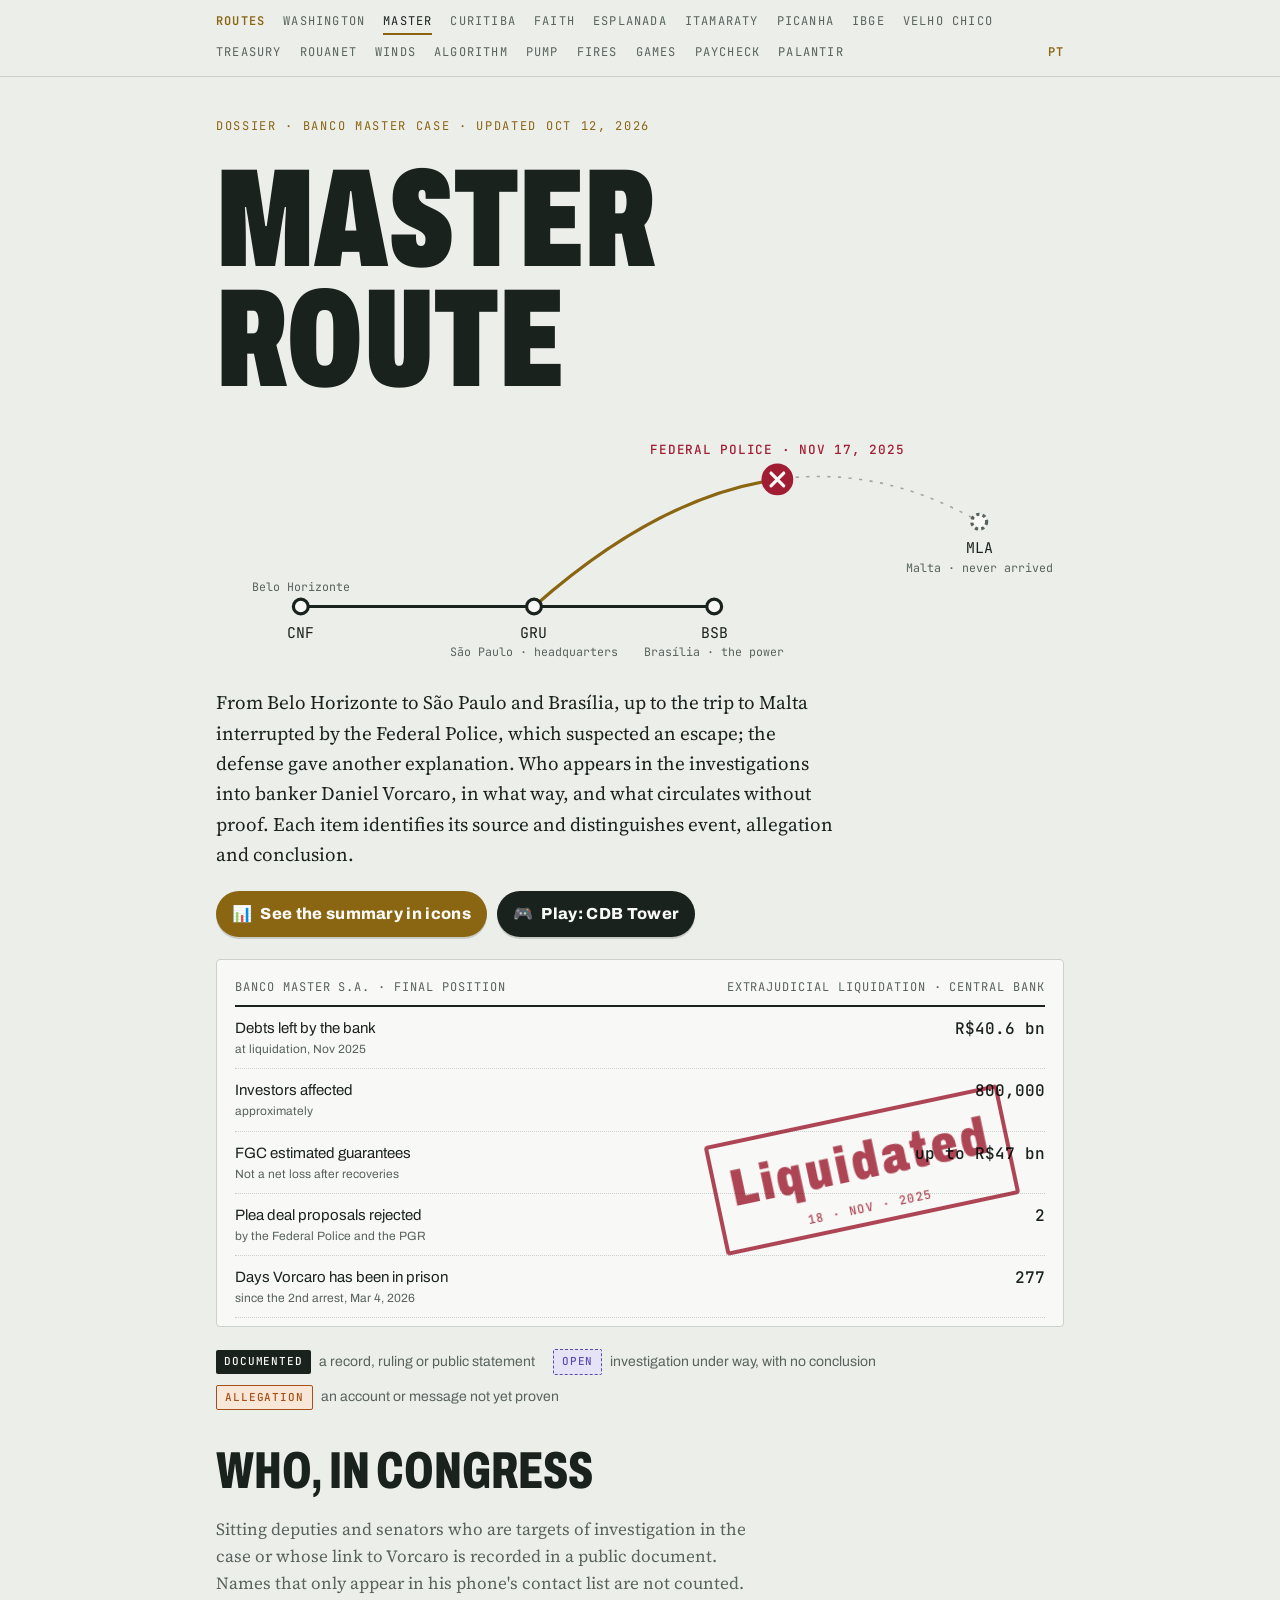
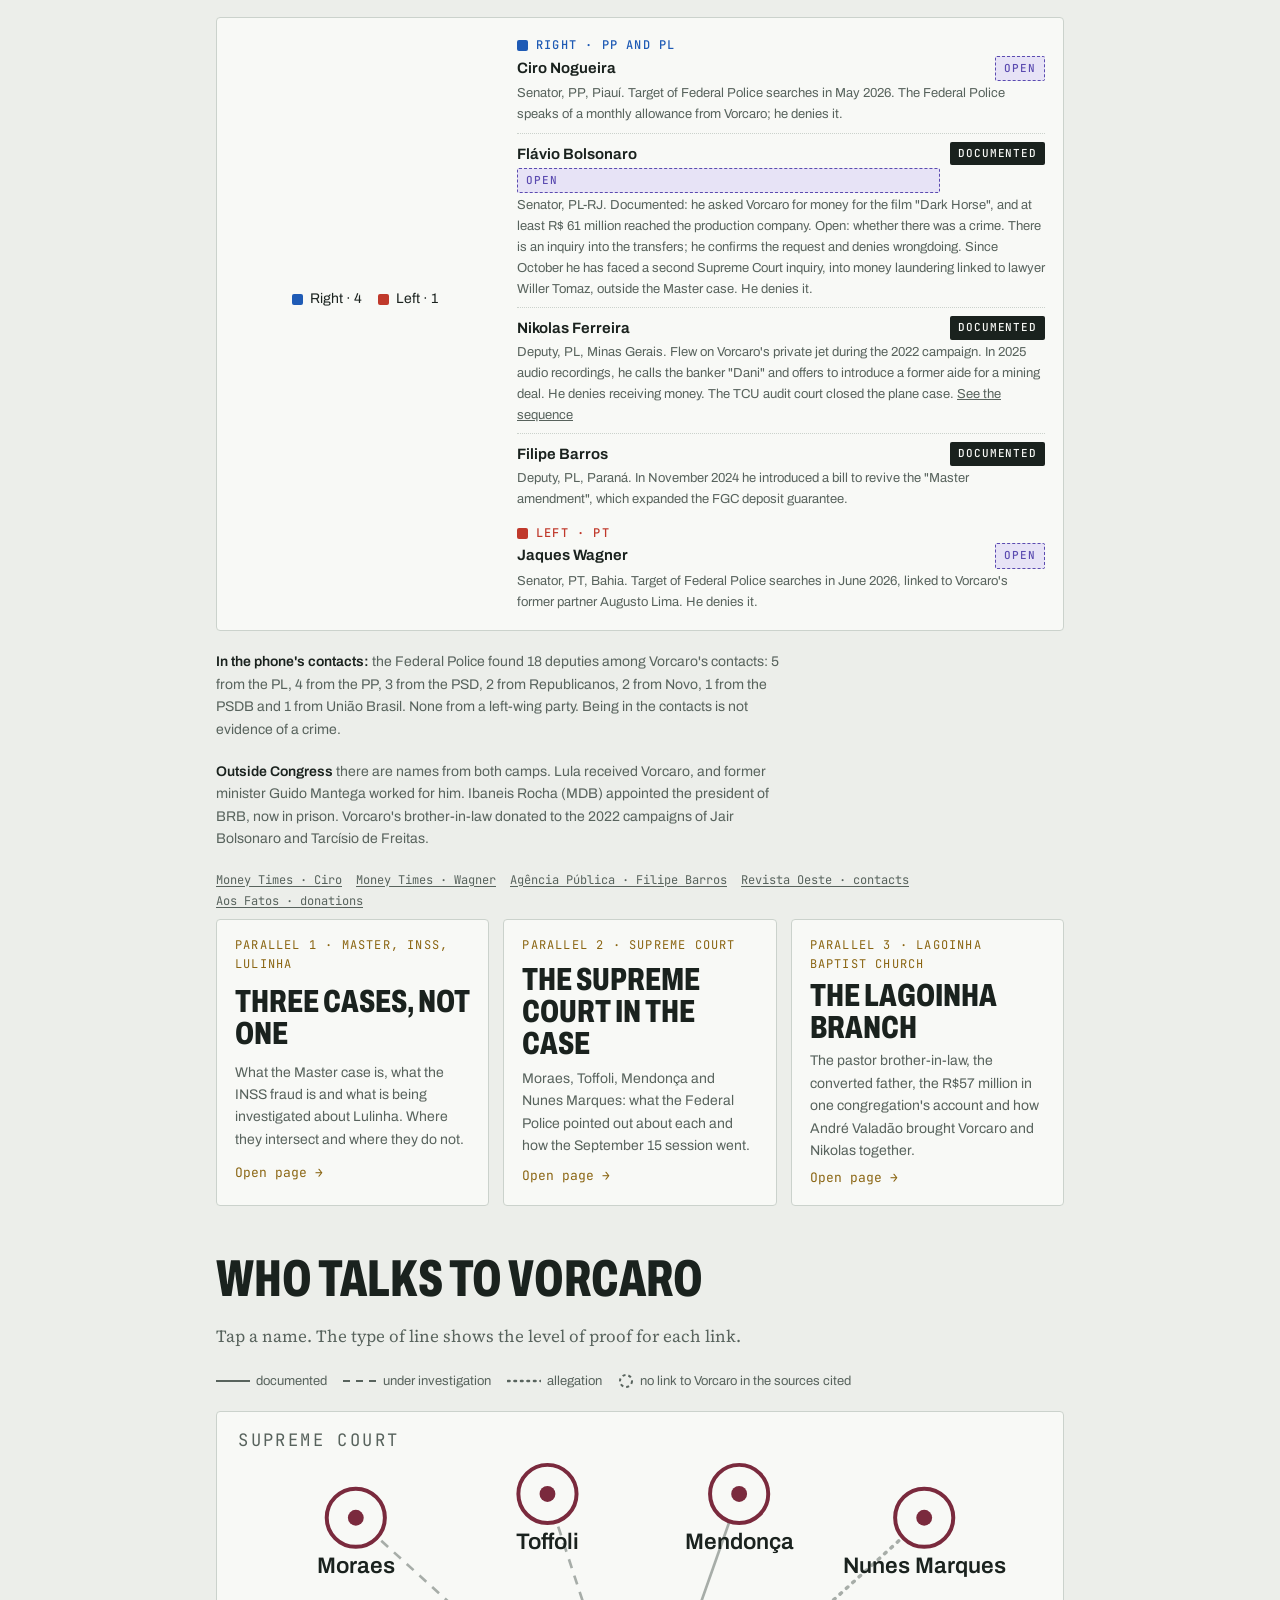
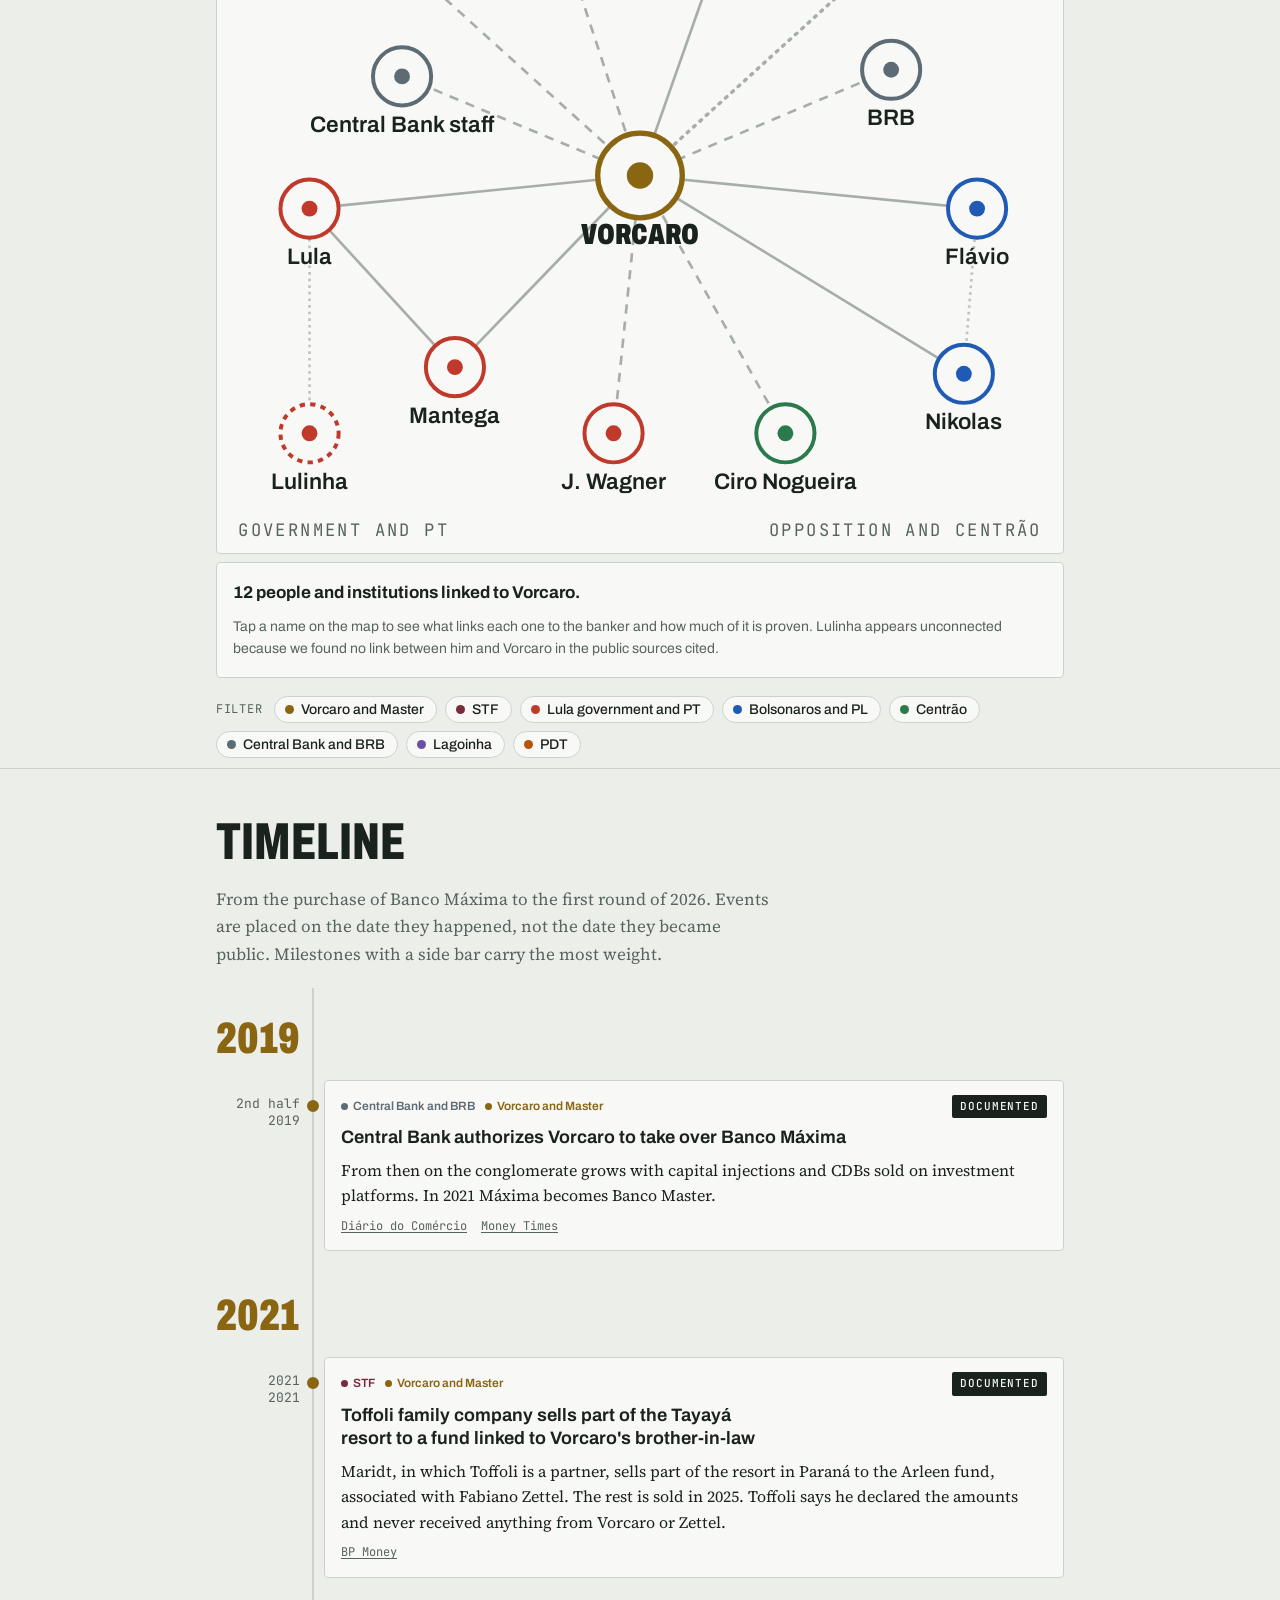
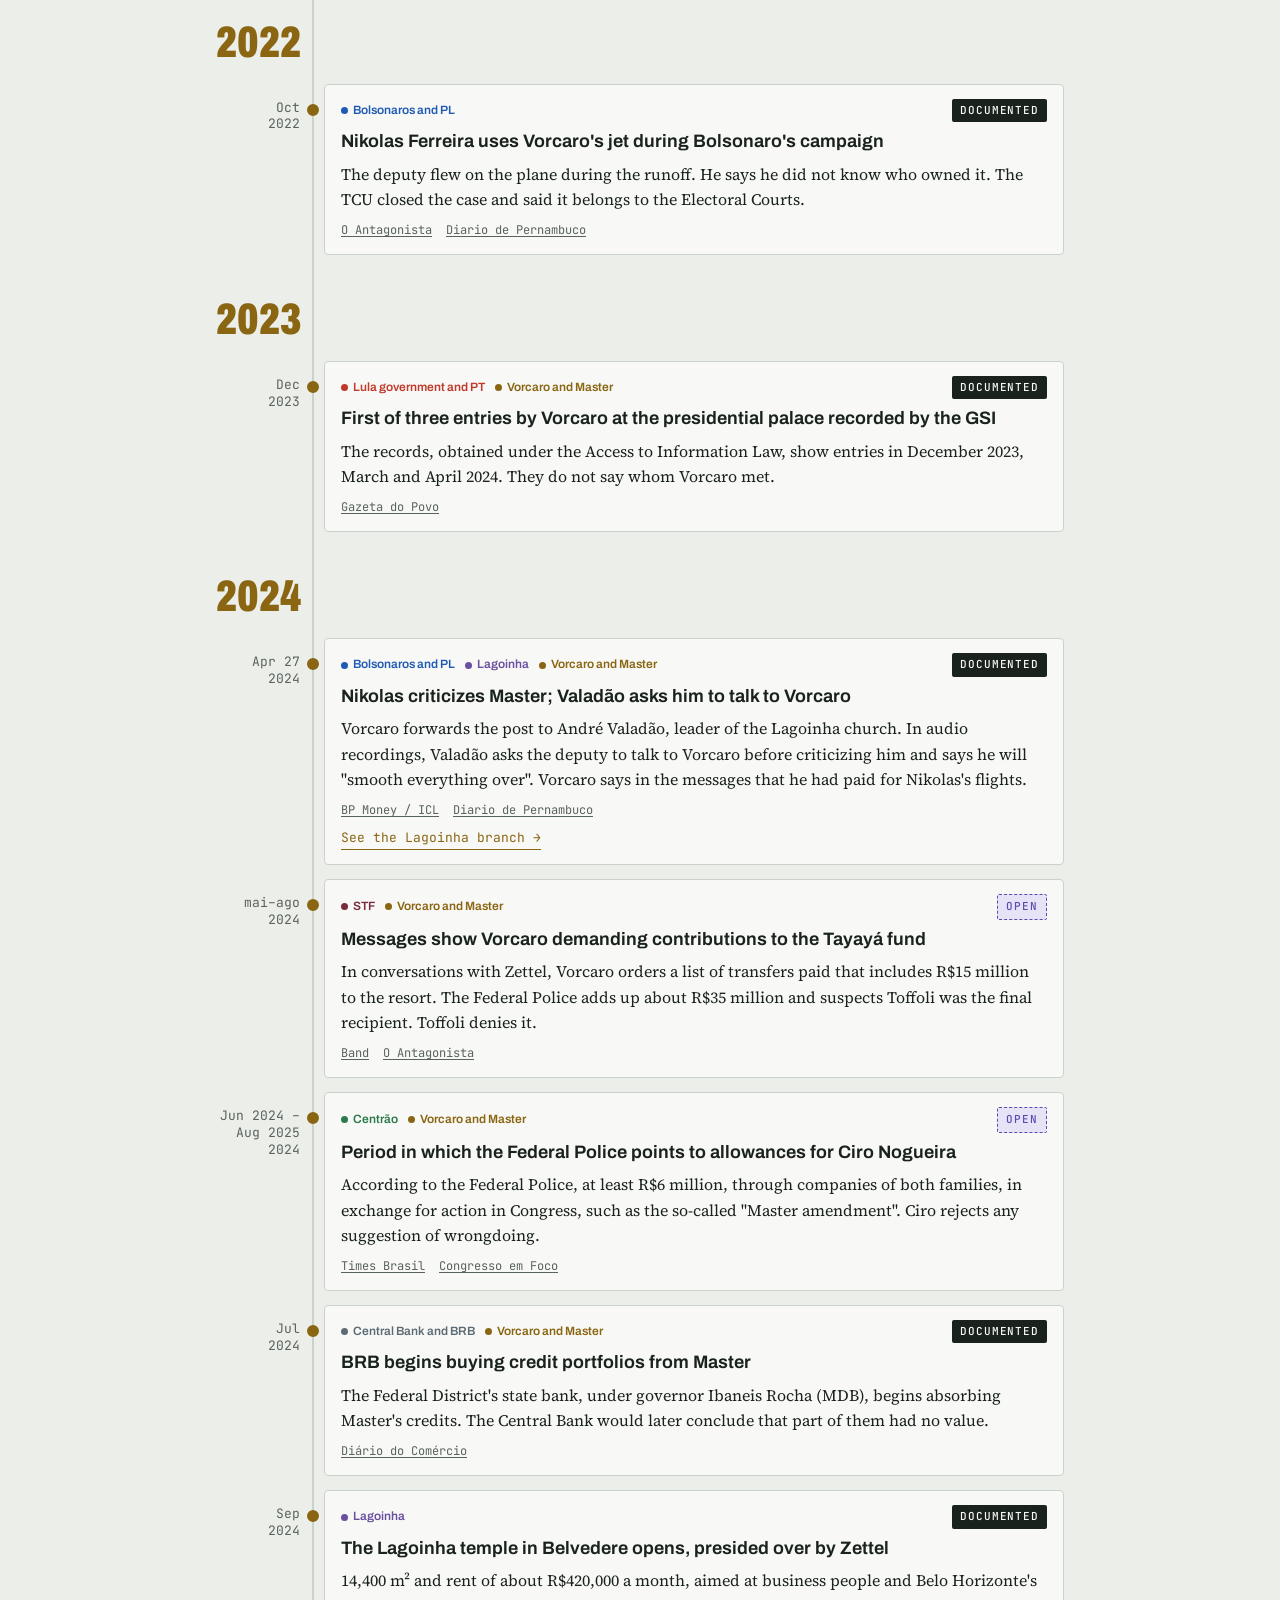
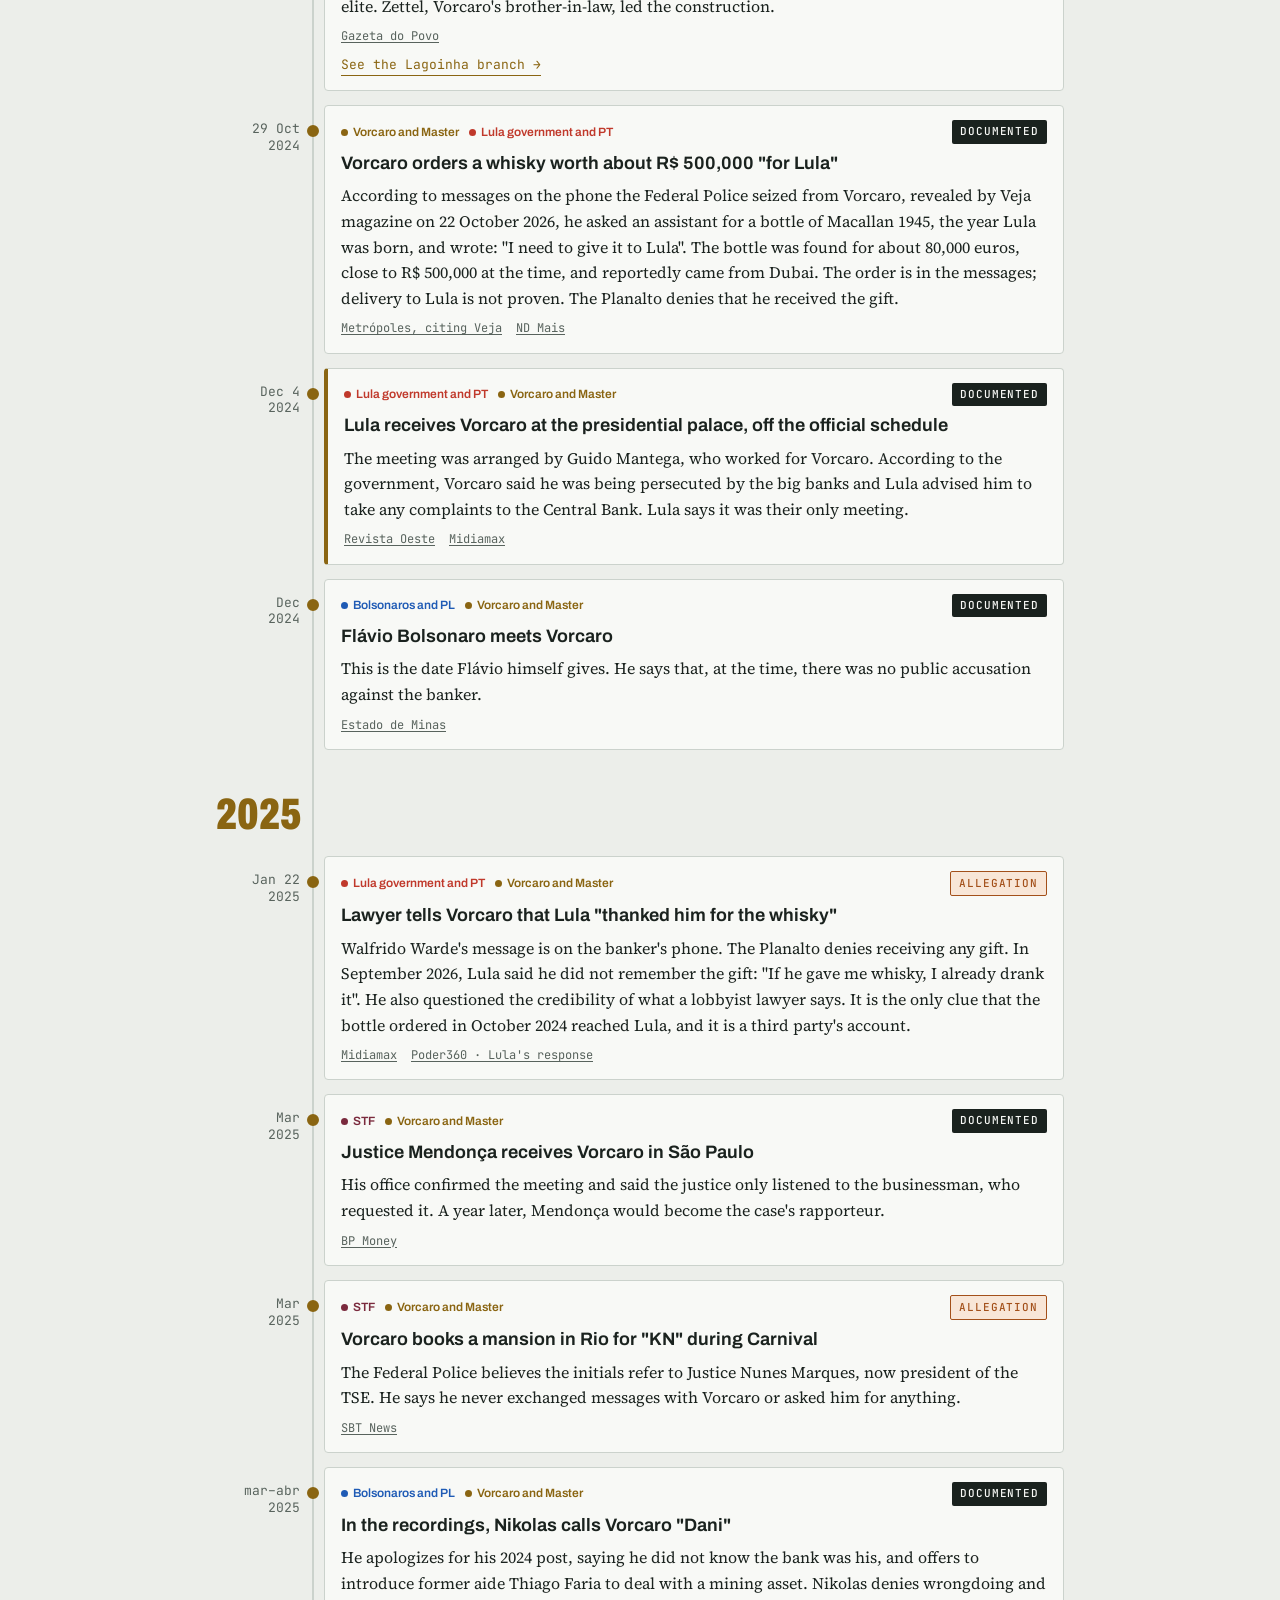
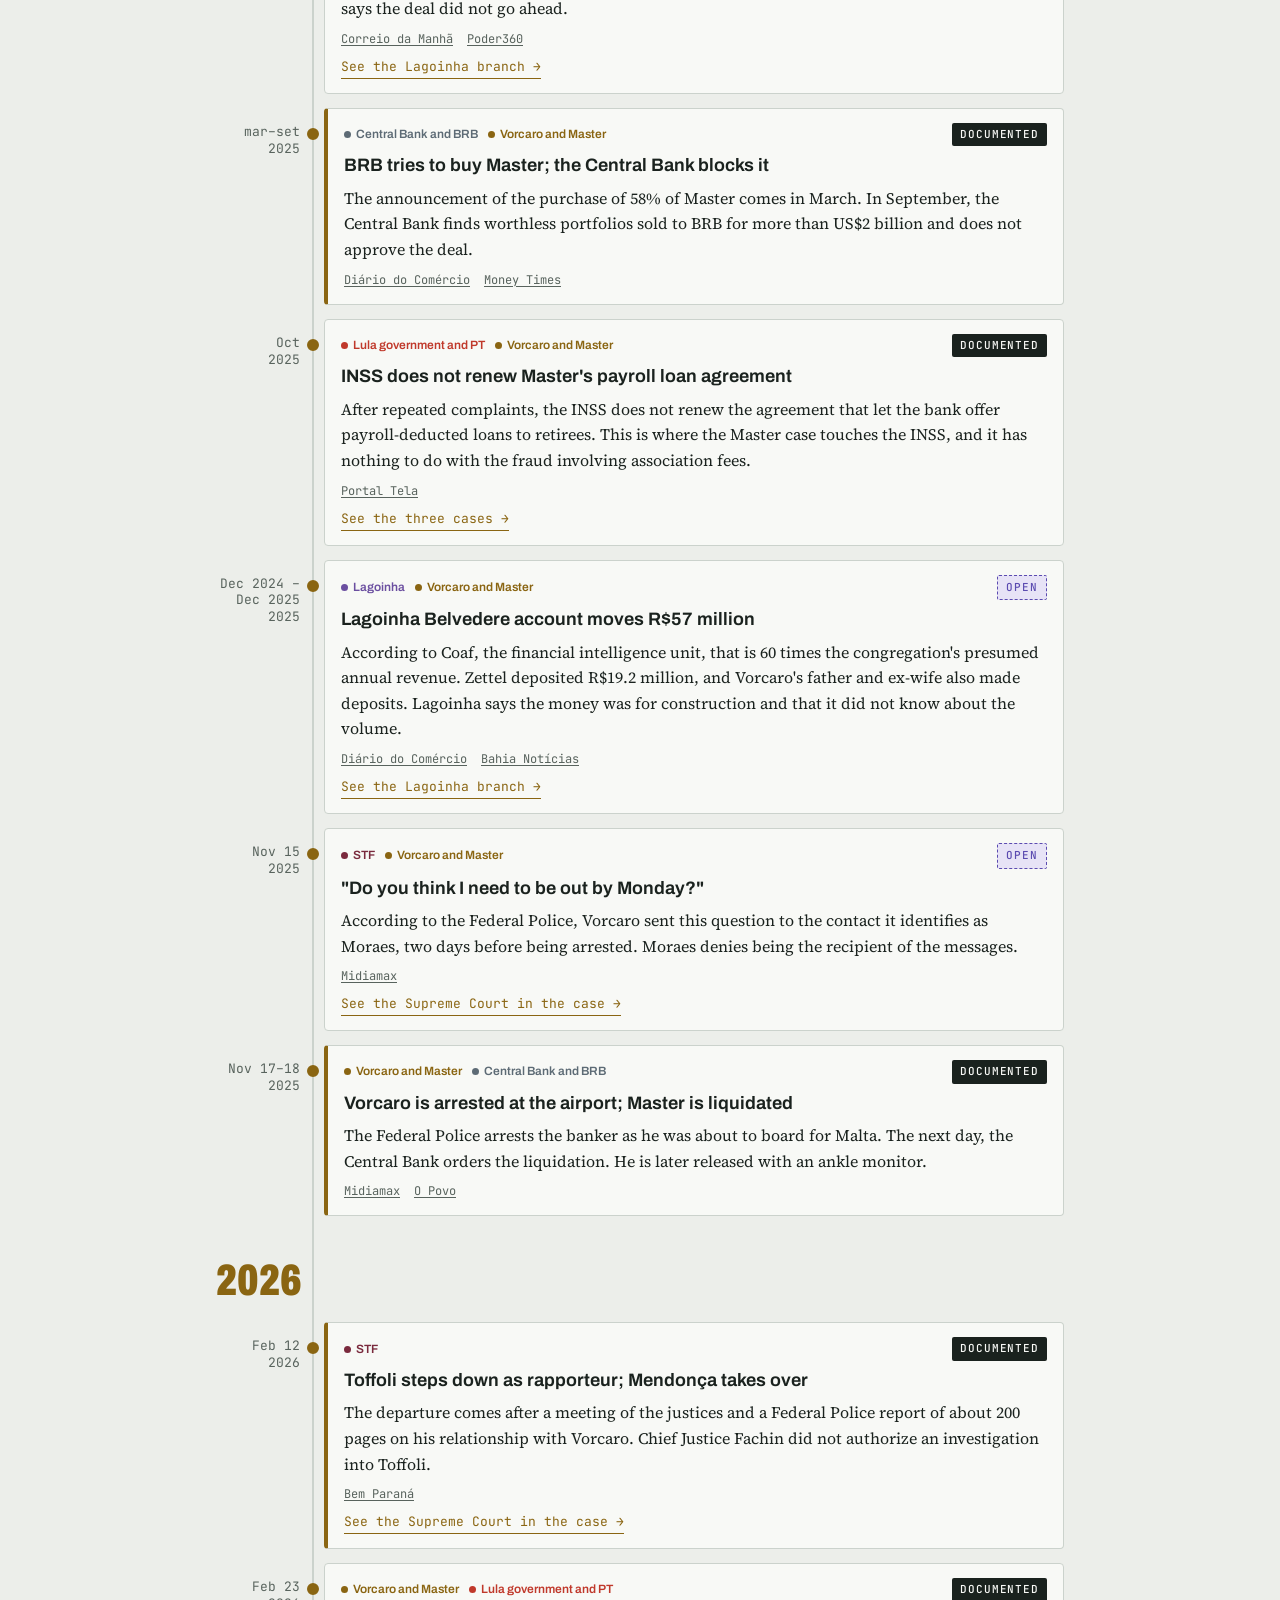
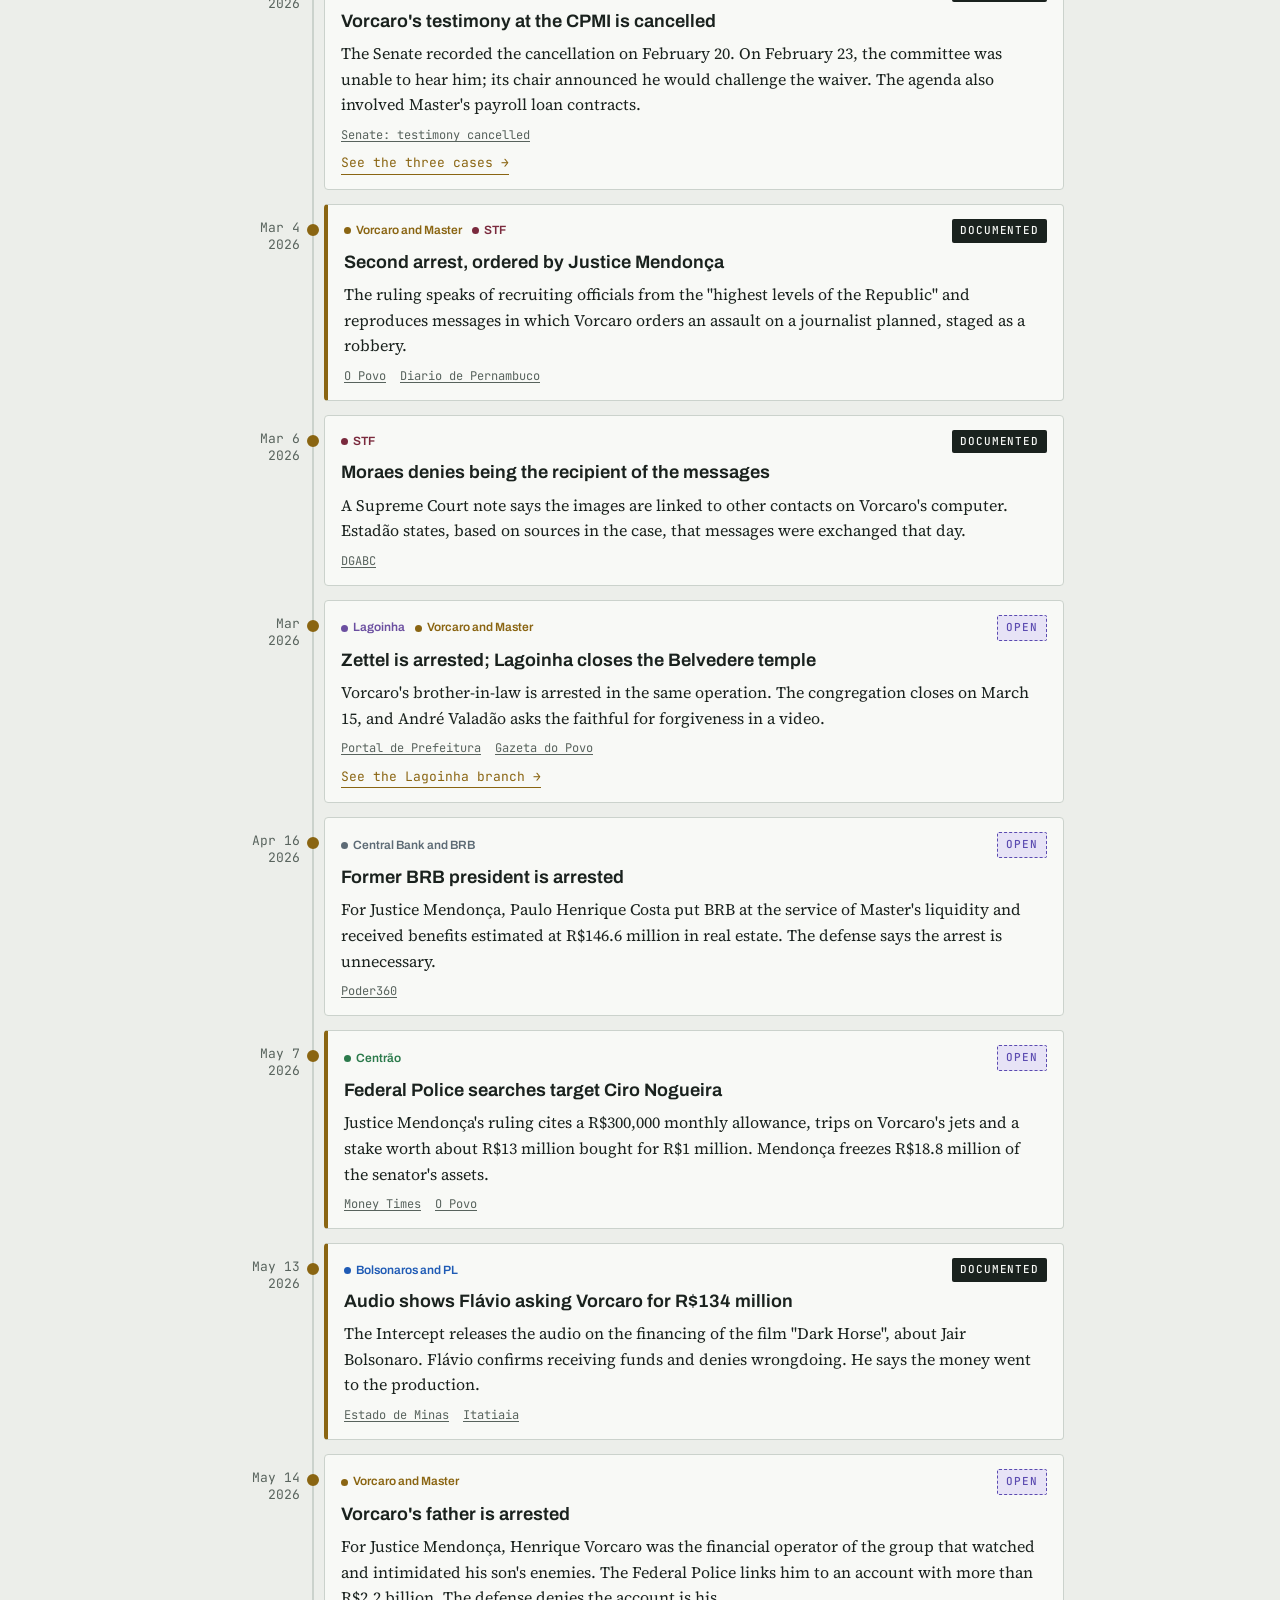
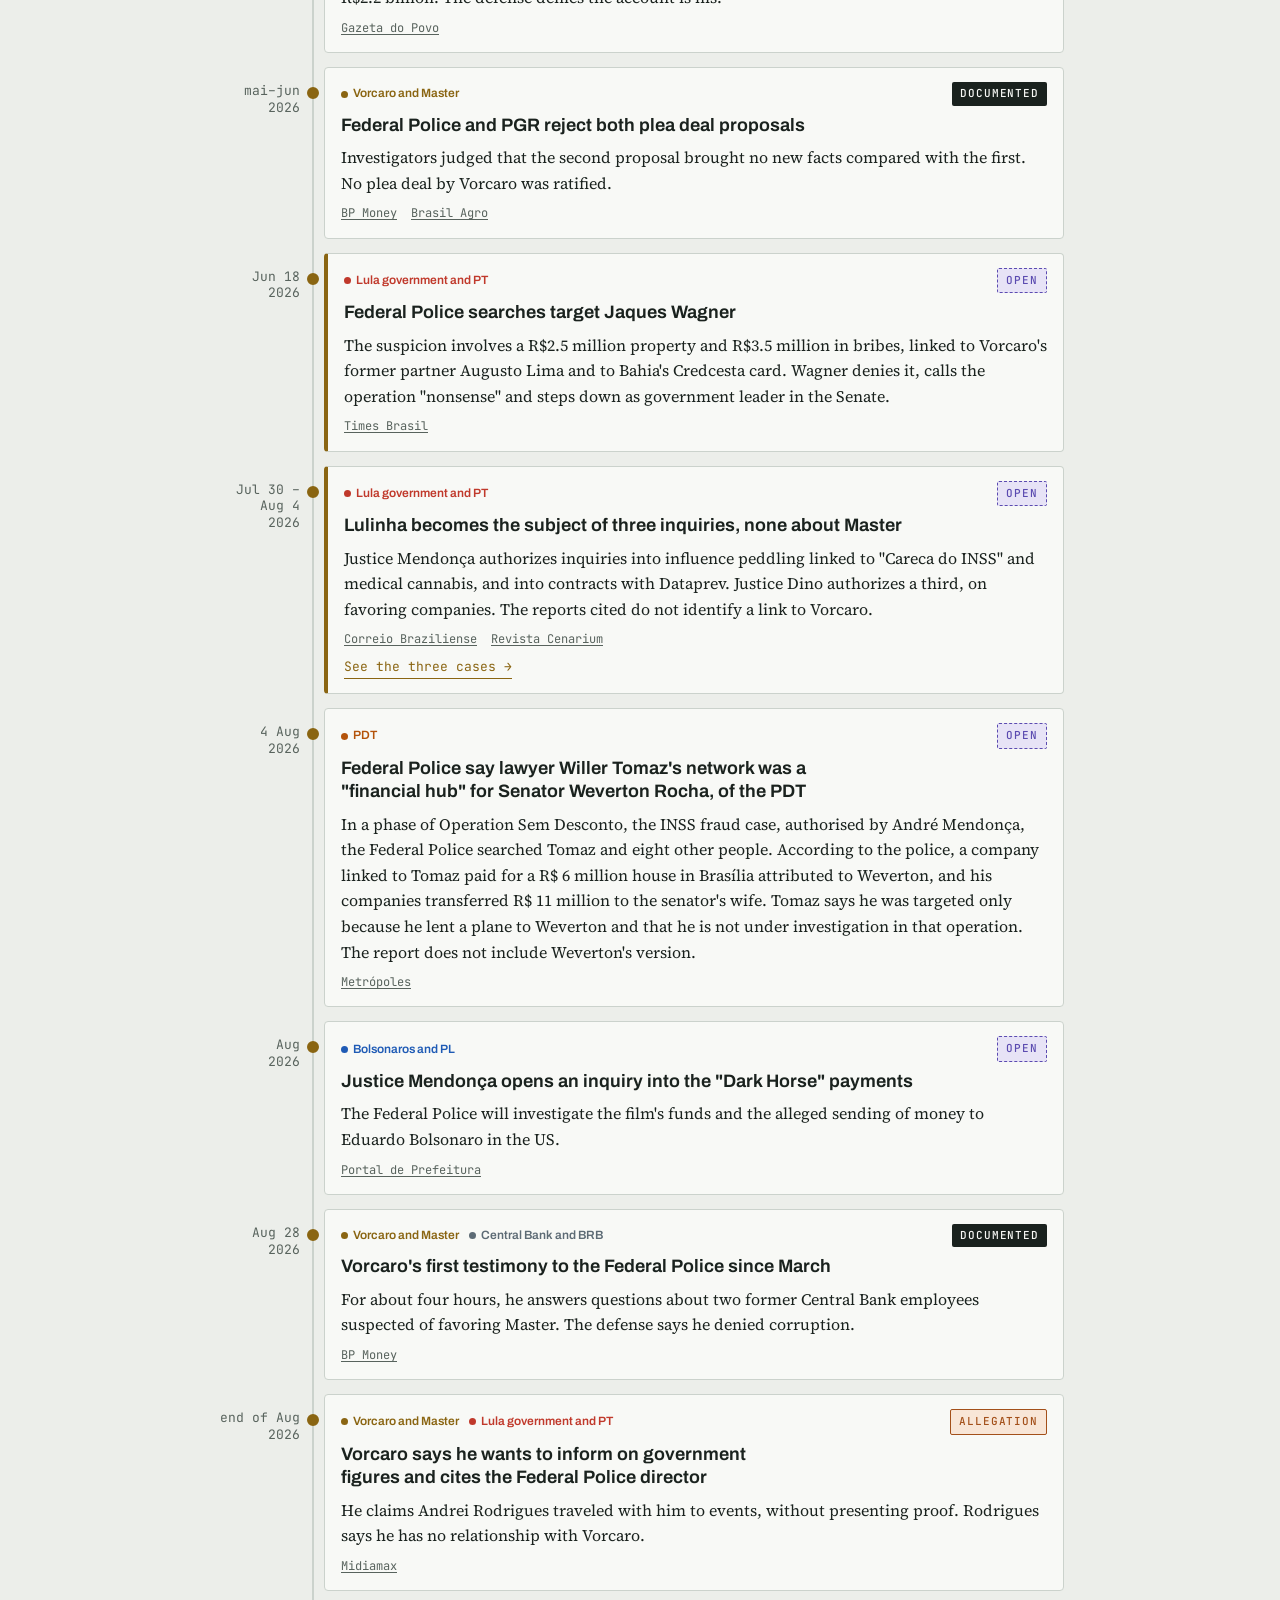
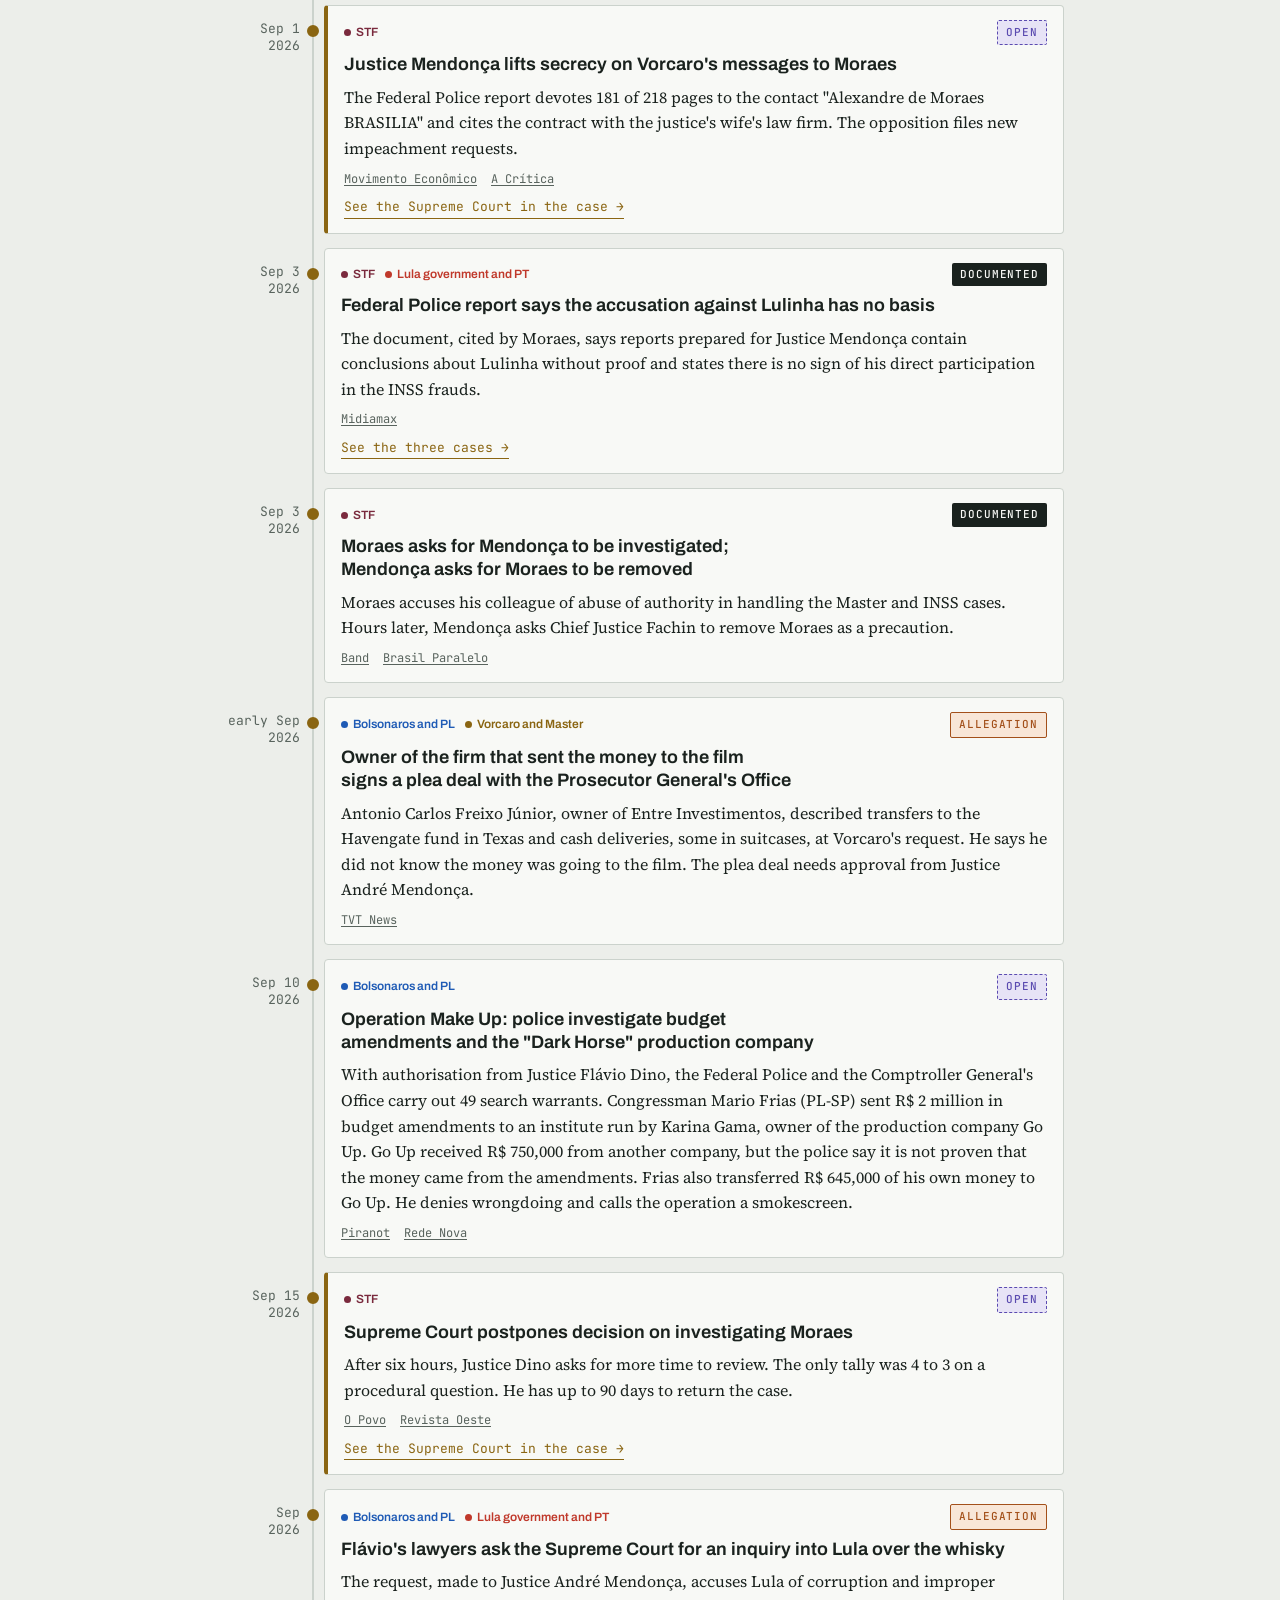
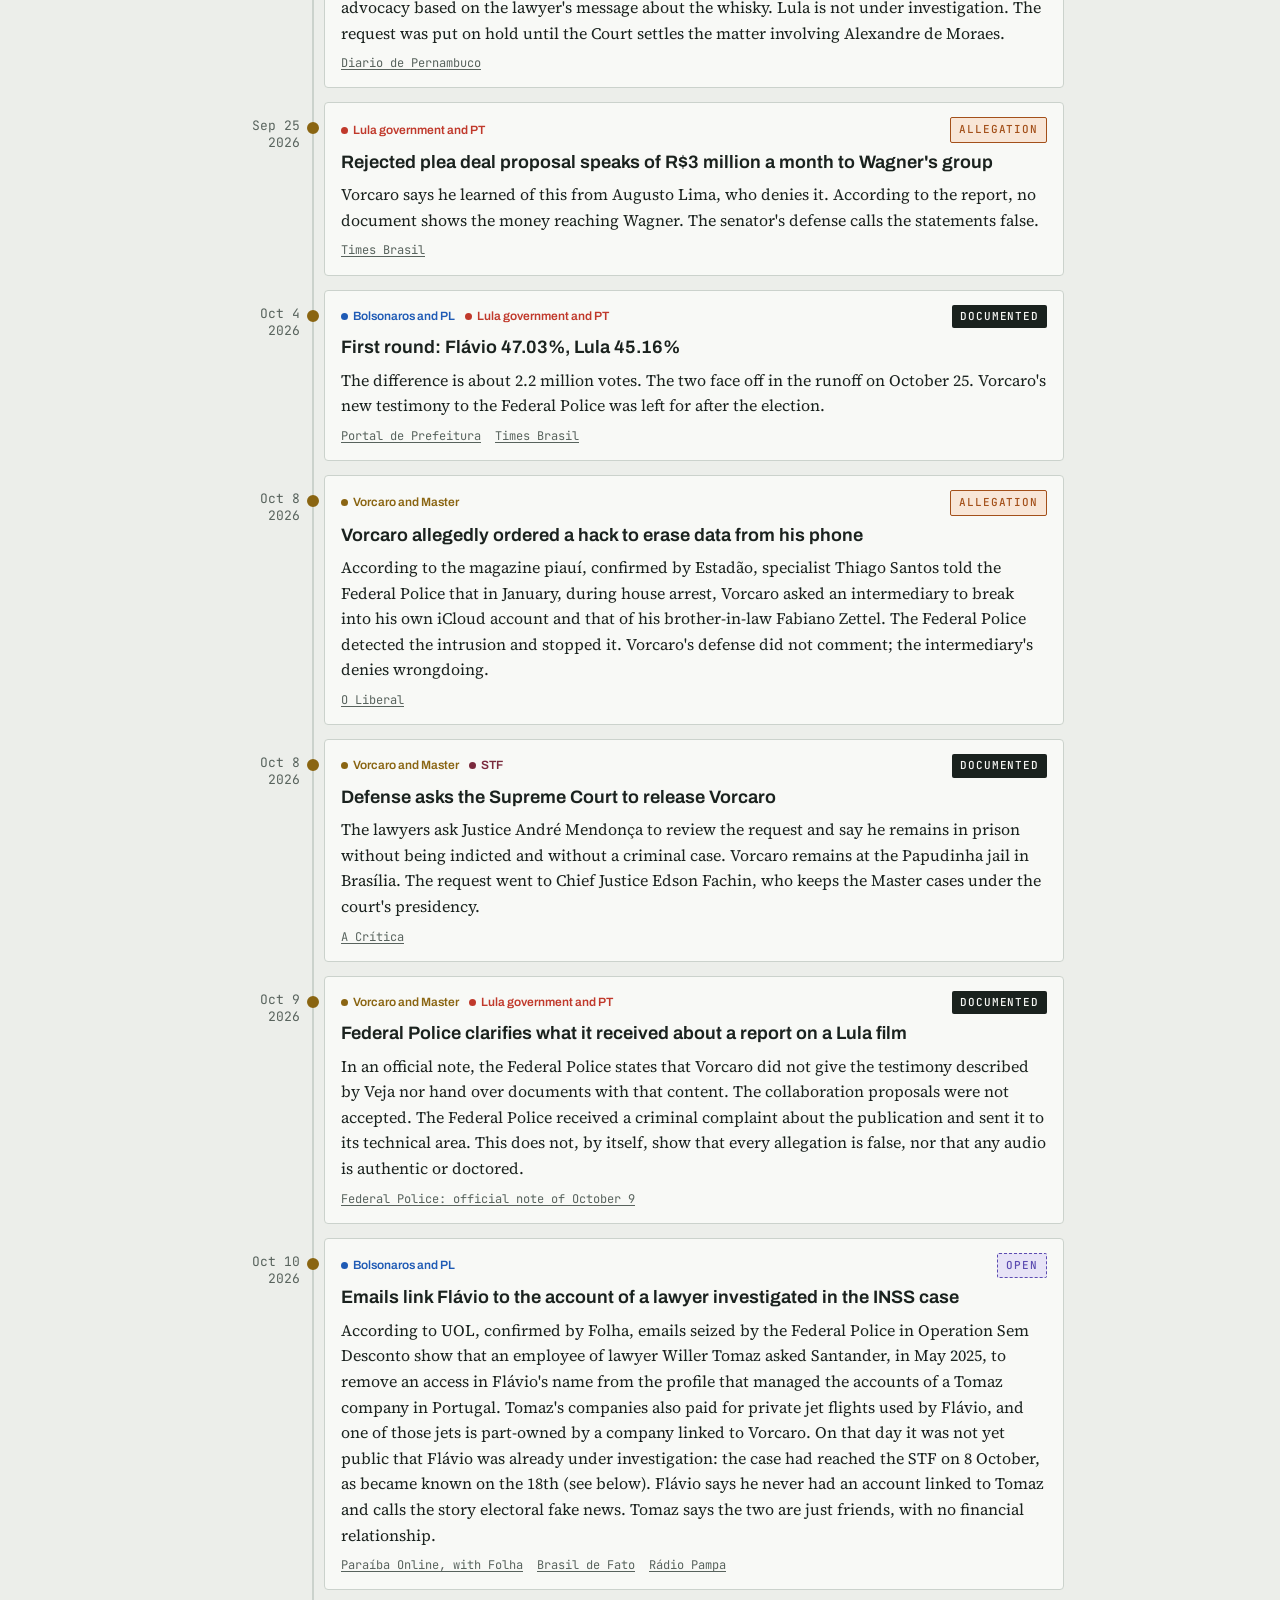
==== commit fcec4677: "Jogo novo: Torre de CDB; o quiz vira quiz.html Co-Authored-By: Claude Opus 5.5 <noreply@anthropic.co" ====
--- a/en/index.html
+++ b/en/index.html
@@ -206,7 +206,7 @@
     <g class="cut" id="cut" transform="translate(452 62)"><circle r="15"/><path d="M-6 -6 L6 6 M6 -6 L-6 6"/><text x="0" y="-24" text-anchor="middle">FEDERAL POLICE · NOV 17, 2025</text></g>
   </svg>
   <p class="lede">From Belo Horizonte to São Paulo and Brasília, up to the trip to Malta interrupted by the Federal Police, which suspected an escape; the defense gave another explanation. Who appears in the investigations into banker Daniel Vorcaro, in what way, and what circulates without proof. Each item identifies its source and distinguishes event, allegation and conclusion.</p>
-  <div style="display:flex;flex-wrap:wrap;gap:10px"><a class="rv-btn" href="visual.html"><span aria-hidden="true">📊</span> See the summary in icons</a><a class="rv-btn" href="jogo.html" style="background:var(--ink)"><span aria-hidden="true">🎮</span> Play: Plea Deal or Tall Tale?</a></div>
+  <div style="display:flex;flex-wrap:wrap;gap:10px"><a class="rv-btn" href="visual.html"><span aria-hidden="true">📊</span> See the summary in icons</a><a class="rv-btn" href="jogo.html" style="background:var(--ink)"><span aria-hidden="true">🎮</span> Play: CDB Tower</a></div>
   <div class="sheet" aria-label="Banco Master's balance sheet">
     <div class="hd"><span>Banco Master S.A. · final position</span><span>Extrajudicial liquidation · Central Bank</span></div>
     <div class="row"><span>Debts left by the bank<small>at liquidation, Nov 2025</small></span><b>R$40.6 bn</b></div>
